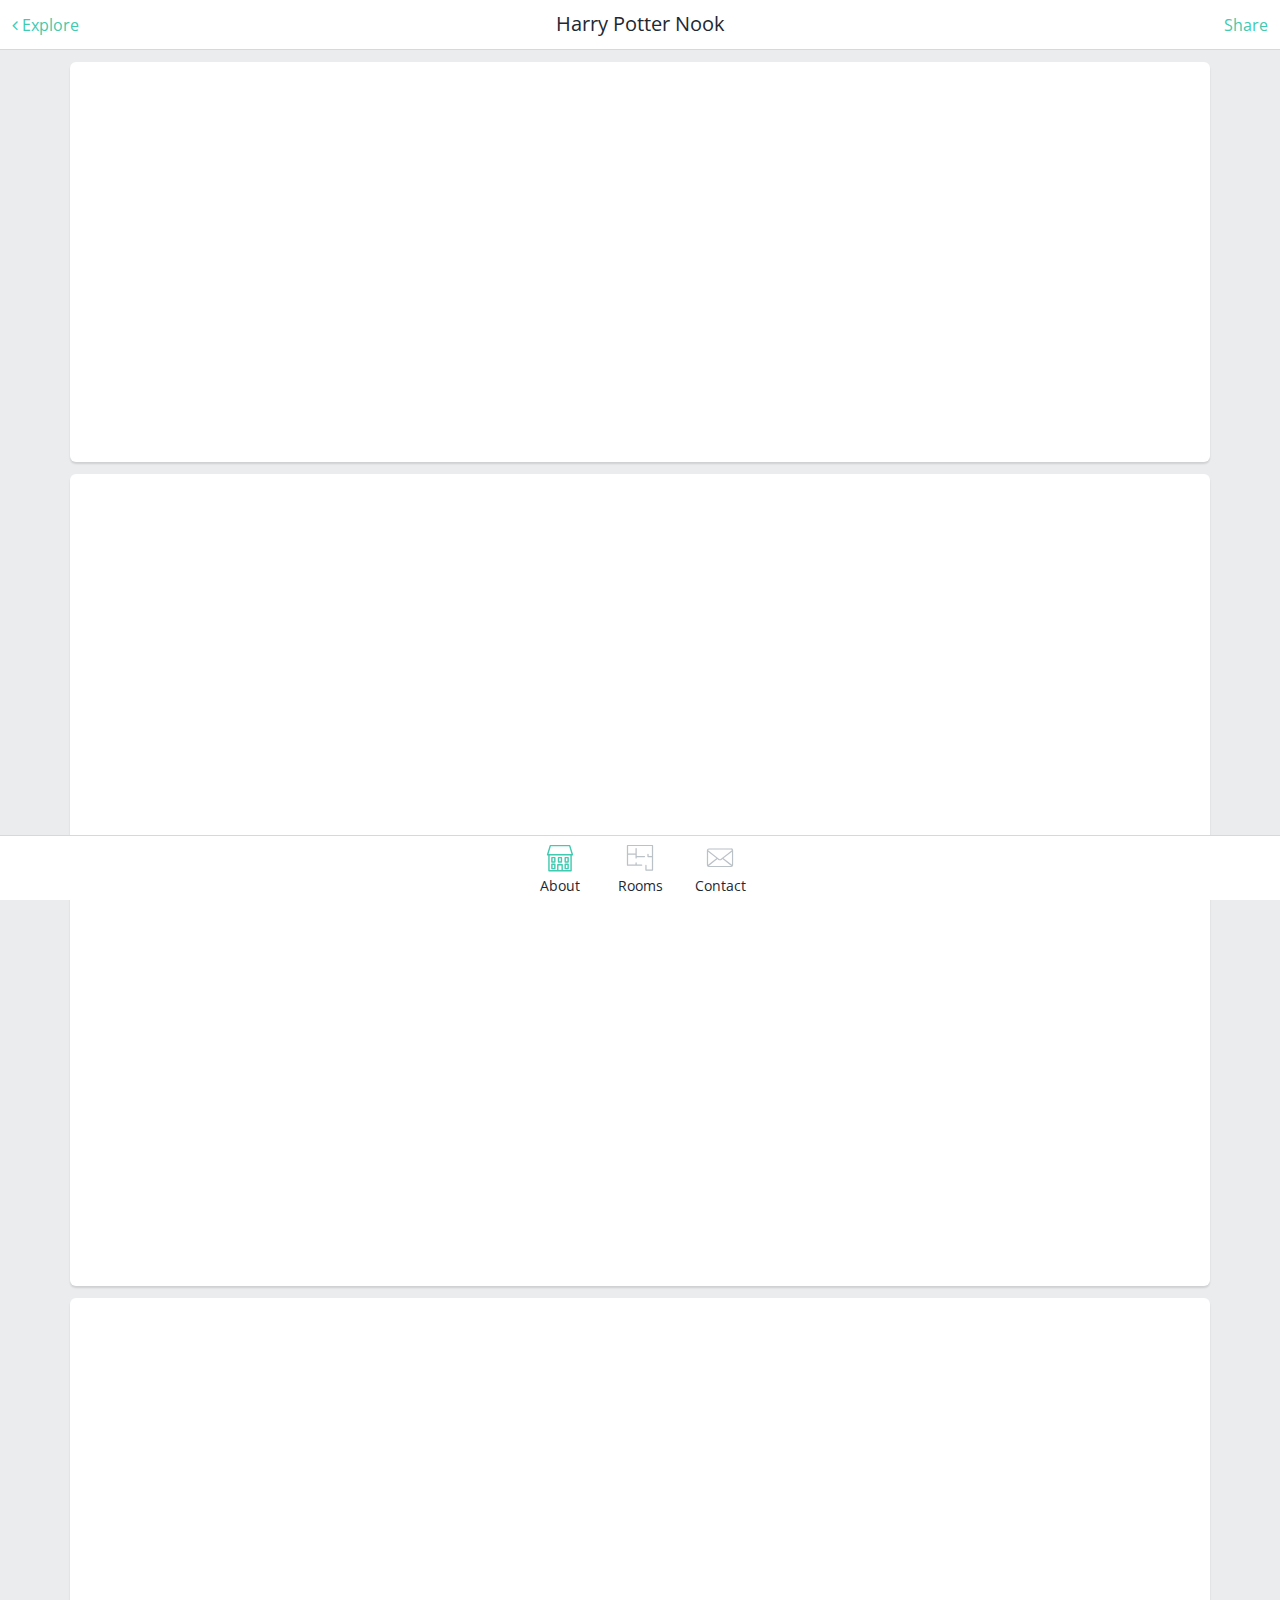
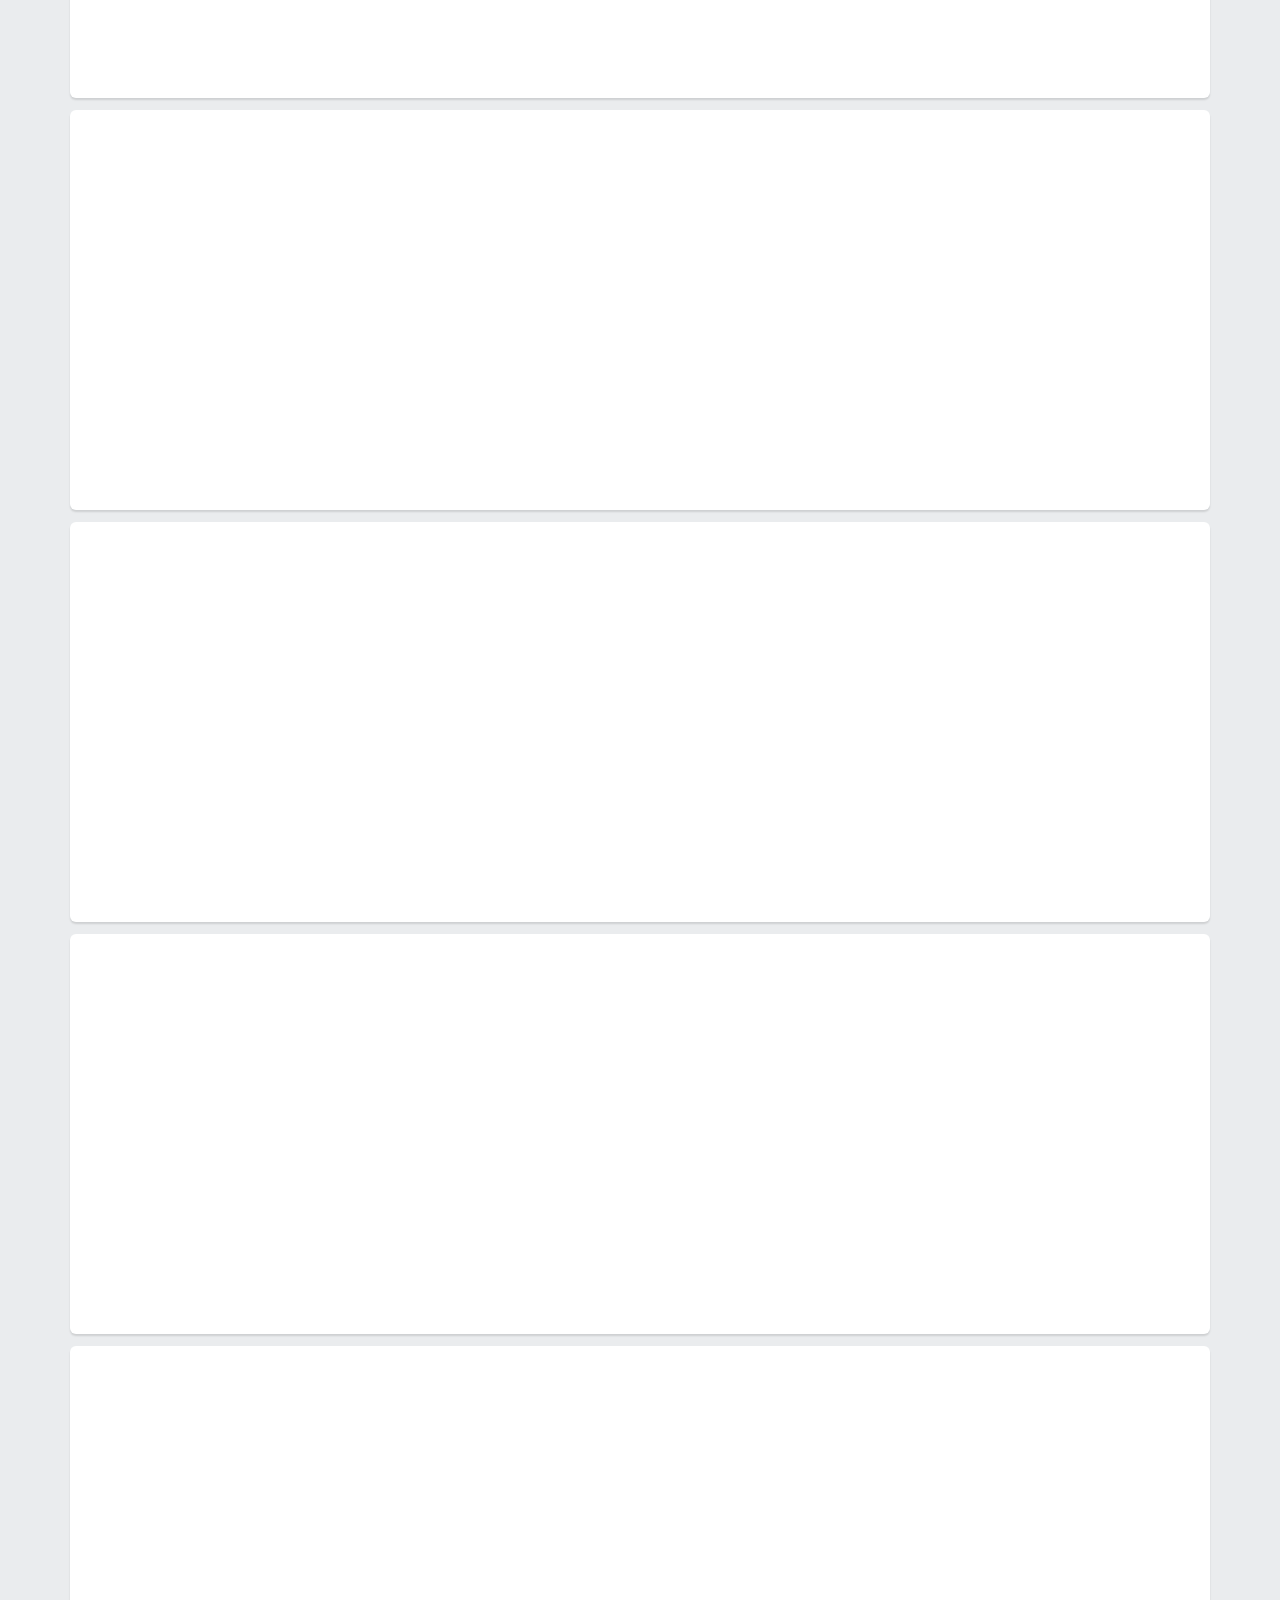
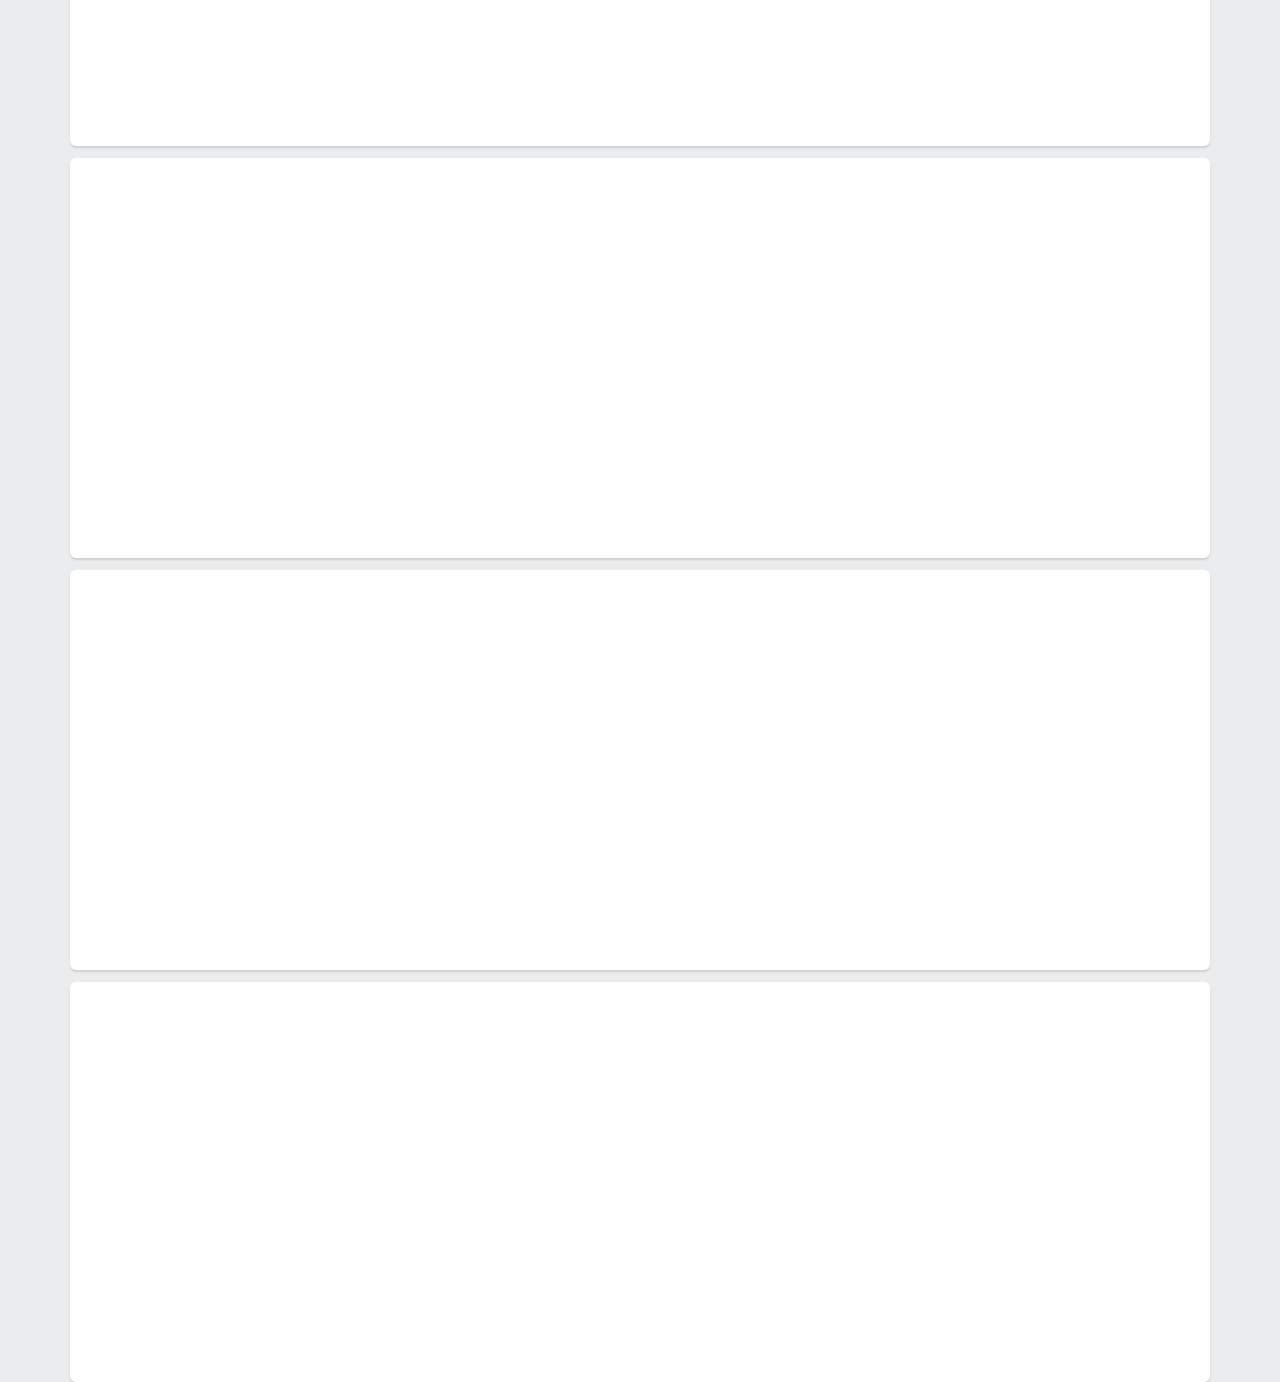
==== index.html @ dd296543 "initial commit" ====
<!DOCTYPE html>
<html lang="en">
<head>
	<meta http-equiv="X-UA-Compatible" content="IE=edge,chrome=1">
	<title>Home | Zadroga Haus</title>
	<meta property="og:site_name" content="Zadroga Haus">
	<meta property="og:title" content="Zadroga Haus">
	<meta property="og:url" content="http://www.zadroga.littlebrook.me">
	<meta property="og:type" content="website">
	<meta property="og:image" content="http://www.zadroga.littlebrook.me/fav.png"/>
	<meta property="og:description" content="Zadroga Haus is an eco friendly rental property managed by Steve Oliver.  Steve has spent several years perfecting the art of eco-renovations.  The Zadroga Haus application teaches people about eco frinedly technologies and decisions made when renovating the property.">  
	<meta itemprop="name" content="Zadroga Haus">
	<meta itemprop="url" content="http://www.zadroga.littlebrook.me">
	<meta itemprop="description" content="Zadroga Haus is an eco friendly rental property managed by Steve Oliver.  Steve has spent several years perfecting the art of eco-renovations.  The Zadroga Haus application teaches people about eco frinedly technologies and decisions made when renovating the property.">
	<meta name="robots" content="index,follow">
	<meta charset="utf-8">
	<meta name="viewport" content="width=device-width, initial-scale=1">
	<link href="stylesheets/main.css" rel="stylesheet">
	<link rel="apple-touch-icon" sizes="57x57" href="img/fav/apple-icon-57x57.png">
	<link rel="apple-touch-icon" sizes="60x60" href="img/fav/apple-icon-60x60.png">
	<link rel="apple-touch-icon" sizes="72x72" href="img/fav/apple-icon-72x72.png">
	<link rel="apple-touch-icon" sizes="76x76" href="img/fav/apple-icon-76x76.png">
	<link rel="apple-touch-icon" sizes="114x114" href="img/fav/apple-icon-114x114.png">
	<link rel="apple-touch-icon" sizes="120x120" href="img/fav/apple-icon-120x120.png">
	<link rel="apple-touch-icon" sizes="144x144" href="img/fav/apple-icon-144x144.png">
	<link rel="apple-touch-icon" sizes="152x152" href="img/fav/apple-icon-152x152.png">
	<link rel="apple-touch-icon" sizes="180x180" href="img/fav/apple-icon-180x180.png">
	<link rel="icon" type="image/png" sizes="192x192"  href="img/fav/android-icon-192x192.png">
	<link rel="icon" type="image/png" sizes="32x32" href="img/fav/favicon-32x32.png">
	<link rel="icon" type="image/png" sizes="96x96" href="img/fav/favicon-96x96.png">
	<link rel="icon" type="image/png" sizes="16x16" href="img/fav/favicon-16x16.png">
	<link rel="manifest" href="/manifest.json">
	<meta name="msapplication-TileColor" content="#ffffff">
	<meta name="msapplication-TileImage" content="img/fav/ms-icon-144x144.png">
	<meta name="theme-color" content="#ffffff">
	<link rel="stylesheet" href="https://maxcdn.bootstrapcdn.com/font-awesome/4.4.0/css/font-awesome.min.css">
</head>

<body>
	<header class="row">
		<div class="header-left">
			<a href="#"><i class="fa fa-angle-left" aria-hidden="true"></i> Explore</a>
		</div>
		<div class="header-center">
			<h2>Harry Potter Nook</h2>
		</div>
		<div class="header-right">
			<a href="#">Share</a>
		</div>
	</header>

	<div class="content">
		<div class="container">
			<div class="card"></div>
			<div class="card"></div>
			<div class="card"></div>
			<div class="card"></div>
			<div class="card"></div>
			<div class="card"></div>
			<div class="card"></div>
			<div class="card"></div>
			<div class="card"></div>
			<div class="card"></div>
			<div class="card"></div>
		</div>
	</div>

	<footer class="row">
		<ul class="text-center nav nav-pills">
		  <li  role="presentation" class="active"><a href="#"><span id="nav-about"></span><label>About</label></a></li>
		  <li  role="presentation"><a href="#"><span id="nav-rooms"></span><label>Rooms</label></a></li>
		  <li  role="presentation"><a href="#"><span id="nav-contact"></span><label>Contact</label></a></li>
		</ul>
	</footer>
	

	

	<!-- Scripts -->
	<script type="text/javascript" src="/js/retina.js"></script>
	<script src="https://ajax.googleapis.com/ajax/libs/jquery/1.11.1/jquery.min.js"></script>
	<script src="https://maxcdn.bootstrapcdn.com/bootstrap/3.3.6/js/bootstrap.min.js" integrity="sha384-0mSbJDEHialfmuBBQP6A4Qrprq5OVfW37PRR3j5ELqxss1yVqOtnepnHVP9aJ7xS" crossorigin="anonymous"></script>
</body>
</html>
---- stylesheets/main.css ----
@charset "UTF-8";
@import url(https://fonts.googleapis.com/css?family=Open+Sans:300,400,600,700);
/*!
 * Bootstrap v3.3.6 (http://getbootstrap.com)
 * Copyright 2011-2015 Twitter, Inc.
 * Licensed under MIT (https://github.com/twbs/bootstrap/blob/master/LICENSE)
 */
/*! normalize.css v3.0.3 | MIT License | github.com/necolas/normalize.css */
/* line 9, ../sass/vendors/bootstrap/bootstrap/_normalize.scss */
html {
  font-family: sans-serif;
  -ms-text-size-adjust: 100%;
  -webkit-text-size-adjust: 100%;
}

/* line 19, ../sass/vendors/bootstrap/bootstrap/_normalize.scss */
body {
  margin: 0;
}

/* line 33, ../sass/vendors/bootstrap/bootstrap/_normalize.scss */
article,
aside,
details,
figcaption,
figure,
footer,
header,
hgroup,
main,
menu,
nav,
section,
summary {
  display: block;
}

/* line 54, ../sass/vendors/bootstrap/bootstrap/_normalize.scss */
audio,
canvas,
progress,
video {
  display: inline-block;
  vertical-align: baseline;
}

/* line 67, ../sass/vendors/bootstrap/bootstrap/_normalize.scss */
audio:not([controls]) {
  display: none;
  height: 0;
}

/* line 77, ../sass/vendors/bootstrap/bootstrap/_normalize.scss */
[hidden],
template {
  display: none;
}

/* line 89, ../sass/vendors/bootstrap/bootstrap/_normalize.scss */
a {
  background-color: transparent;
}

/* line 98, ../sass/vendors/bootstrap/bootstrap/_normalize.scss */
a:active,
a:hover {
  outline: 0;
}

/* line 110, ../sass/vendors/bootstrap/bootstrap/_normalize.scss */
abbr[title] {
  border-bottom: 1px dotted;
}

/* line 118, ../sass/vendors/bootstrap/bootstrap/_normalize.scss */
b,
strong {
  font-weight: bold;
}

/* line 127, ../sass/vendors/bootstrap/bootstrap/_normalize.scss */
dfn {
  font-style: italic;
}

/* line 136, ../sass/vendors/bootstrap/bootstrap/_normalize.scss */
h1 {
  font-size: 2em;
  margin: 0.67em 0;
}

/* line 145, ../sass/vendors/bootstrap/bootstrap/_normalize.scss */
mark {
  background: #ff0;
  color: #000;
}

/* line 154, ../sass/vendors/bootstrap/bootstrap/_normalize.scss */
small {
  font-size: 80%;
}

/* line 162, ../sass/vendors/bootstrap/bootstrap/_normalize.scss */
sub,
sup {
  font-size: 75%;
  line-height: 0;
  position: relative;
  vertical-align: baseline;
}

/* line 170, ../sass/vendors/bootstrap/bootstrap/_normalize.scss */
sup {
  top: -0.5em;
}

/* line 174, ../sass/vendors/bootstrap/bootstrap/_normalize.scss */
sub {
  bottom: -0.25em;
}

/* line 185, ../sass/vendors/bootstrap/bootstrap/_normalize.scss */
img {
  border: 0;
}

/* line 193, ../sass/vendors/bootstrap/bootstrap/_normalize.scss */
svg:not(:root) {
  overflow: hidden;
}

/* line 204, ../sass/vendors/bootstrap/bootstrap/_normalize.scss */
figure {
  margin: 1em 40px;
}

/* line 212, ../sass/vendors/bootstrap/bootstrap/_normalize.scss */
hr {
  box-sizing: content-box;
  height: 0;
}

/* line 221, ../sass/vendors/bootstrap/bootstrap/_normalize.scss */
pre {
  overflow: auto;
}

/* line 229, ../sass/vendors/bootstrap/bootstrap/_normalize.scss */
code,
kbd,
pre,
samp {
  font-family: monospace, monospace;
  font-size: 1em;
}

/* line 252, ../sass/vendors/bootstrap/bootstrap/_normalize.scss */
button,
input,
optgroup,
select,
textarea {
  color: inherit;
  font: inherit;
  margin: 0;
}

/* line 266, ../sass/vendors/bootstrap/bootstrap/_normalize.scss */
button {
  overflow: visible;
}

/* line 277, ../sass/vendors/bootstrap/bootstrap/_normalize.scss */
button,
select {
  text-transform: none;
}

/* line 290, ../sass/vendors/bootstrap/bootstrap/_normalize.scss */
button,
html input[type="button"],
input[type="reset"],
input[type="submit"] {
  -webkit-appearance: button;
  cursor: pointer;
}

/* line 302, ../sass/vendors/bootstrap/bootstrap/_normalize.scss */
button[disabled],
html input[disabled] {
  cursor: default;
}

/* line 311, ../sass/vendors/bootstrap/bootstrap/_normalize.scss */
button::-moz-focus-inner,
input::-moz-focus-inner {
  border: 0;
  padding: 0;
}

/* line 322, ../sass/vendors/bootstrap/bootstrap/_normalize.scss */
input {
  line-height: normal;
}

/* line 334, ../sass/vendors/bootstrap/bootstrap/_normalize.scss */
input[type="checkbox"],
input[type="radio"] {
  box-sizing: border-box;
  padding: 0;
}

/* line 346, ../sass/vendors/bootstrap/bootstrap/_normalize.scss */
input[type="number"]::-webkit-inner-spin-button,
input[type="number"]::-webkit-outer-spin-button {
  height: auto;
}

/* line 356, ../sass/vendors/bootstrap/bootstrap/_normalize.scss */
input[type="search"] {
  -webkit-appearance: textfield;
  box-sizing: content-box;
}

/* line 367, ../sass/vendors/bootstrap/bootstrap/_normalize.scss */
input[type="search"]::-webkit-search-cancel-button,
input[type="search"]::-webkit-search-decoration {
  -webkit-appearance: none;
}

/* line 376, ../sass/vendors/bootstrap/bootstrap/_normalize.scss */
fieldset {
  border: 1px solid #c0c0c0;
  margin: 0 2px;
  padding: 0.35em 0.625em 0.75em;
}

/* line 387, ../sass/vendors/bootstrap/bootstrap/_normalize.scss */
legend {
  border: 0;
  padding: 0;
}

/* line 396, ../sass/vendors/bootstrap/bootstrap/_normalize.scss */
textarea {
  overflow: auto;
}

/* line 405, ../sass/vendors/bootstrap/bootstrap/_normalize.scss */
optgroup {
  font-weight: bold;
}

/* line 416, ../sass/vendors/bootstrap/bootstrap/_normalize.scss */
table {
  border-collapse: collapse;
  border-spacing: 0;
}

/* line 421, ../sass/vendors/bootstrap/bootstrap/_normalize.scss */
td,
th {
  padding: 0;
}

/*! Source: https://github.com/h5bp/html5-boilerplate/blob/master/src/css/main.css */
@media print {
  /* line 9, ../sass/vendors/bootstrap/bootstrap/_print.scss */
  *,
  *:before,
  *:after {
    background: transparent !important;
    color: #000 !important;
    box-shadow: none !important;
    text-shadow: none !important;
  }

  /* line 18, ../sass/vendors/bootstrap/bootstrap/_print.scss */
  a,
  a:visited {
    text-decoration: underline;
  }

  /* line 23, ../sass/vendors/bootstrap/bootstrap/_print.scss */
  a[href]:after {
    content: " (" attr(href) ")";
  }

  /* line 27, ../sass/vendors/bootstrap/bootstrap/_print.scss */
  abbr[title]:after {
    content: " (" attr(title) ")";
  }

  /* line 33, ../sass/vendors/bootstrap/bootstrap/_print.scss */
  a[href^="#"]:after,
  a[href^="javascript:"]:after {
    content: "";
  }

  /* line 38, ../sass/vendors/bootstrap/bootstrap/_print.scss */
  pre,
  blockquote {
    border: 1px solid #999;
    page-break-inside: avoid;
  }

  /* line 44, ../sass/vendors/bootstrap/bootstrap/_print.scss */
  thead {
    display: table-header-group;
  }

  /* line 48, ../sass/vendors/bootstrap/bootstrap/_print.scss */
  tr,
  img {
    page-break-inside: avoid;
  }

  /* line 53, ../sass/vendors/bootstrap/bootstrap/_print.scss */
  img {
    max-width: 100% !important;
  }

  /* line 57, ../sass/vendors/bootstrap/bootstrap/_print.scss */
  p,
  h2,
  h3 {
    orphans: 3;
    widows: 3;
  }

  /* line 64, ../sass/vendors/bootstrap/bootstrap/_print.scss */
  h2,
  h3 {
    page-break-after: avoid;
  }

  /* line 72, ../sass/vendors/bootstrap/bootstrap/_print.scss */
  .navbar {
    display: none;
  }

  /* line 77, ../sass/vendors/bootstrap/bootstrap/_print.scss */
  .btn > .caret,
  .dropup > .btn > .caret {
    border-top-color: #000 !important;
  }

  /* line 81, ../sass/vendors/bootstrap/bootstrap/_print.scss */
  .label {
    border: 1px solid #000;
  }

  /* line 85, ../sass/vendors/bootstrap/bootstrap/_print.scss */
  .table {
    border-collapse: collapse !important;
  }
  /* line 88, ../sass/vendors/bootstrap/bootstrap/_print.scss */
  .table td,
  .table th {
    background-color: #fff !important;
  }

  /* line 94, ../sass/vendors/bootstrap/bootstrap/_print.scss */
  .table-bordered th,
  .table-bordered td {
    border: 1px solid #ddd !important;
  }
}
@font-face {
  font-family: 'Glyphicons Halflings';
  src: url("../fonts/bootstrap/glyphicons-halflings-regular.eot");
  src: url("../fonts/bootstrap/glyphicons-halflings-regular.eot?#iefix") format("embedded-opentype"), url("../fonts/bootstrap/glyphicons-halflings-regular.woff2") format("woff2"), url("../fonts/bootstrap/glyphicons-halflings-regular.woff") format("woff"), url("../fonts/bootstrap/glyphicons-halflings-regular.ttf") format("truetype"), url("../fonts/bootstrap/glyphicons-halflings-regular.svg#glyphicons_halflingsregular") format("svg");
}
/* line 24, ../sass/vendors/bootstrap/bootstrap/_glyphicons.scss */
.glyphicon {
  position: relative;
  top: 1px;
  display: inline-block;
  font-family: 'Glyphicons Halflings';
  font-style: normal;
  font-weight: normal;
  line-height: 1;
  -webkit-font-smoothing: antialiased;
  -moz-osx-font-smoothing: grayscale;
}

/* line 37, ../sass/vendors/bootstrap/bootstrap/_glyphicons.scss */
.glyphicon-asterisk:before {
  content: "\002a";
}

/* line 38, ../sass/vendors/bootstrap/bootstrap/_glyphicons.scss */
.glyphicon-plus:before {
  content: "\002b";
}

/* line 40, ../sass/vendors/bootstrap/bootstrap/_glyphicons.scss */
.glyphicon-euro:before,
.glyphicon-eur:before {
  content: "\20ac";
}

/* line 41, ../sass/vendors/bootstrap/bootstrap/_glyphicons.scss */
.glyphicon-minus:before {
  content: "\2212";
}

/* line 42, ../sass/vendors/bootstrap/bootstrap/_glyphicons.scss */
.glyphicon-cloud:before {
  content: "\2601";
}

/* line 43, ../sass/vendors/bootstrap/bootstrap/_glyphicons.scss */
.glyphicon-envelope:before {
  content: "\2709";
}

/* line 44, ../sass/vendors/bootstrap/bootstrap/_glyphicons.scss */
.glyphicon-pencil:before {
  content: "\270f";
}

/* line 45, ../sass/vendors/bootstrap/bootstrap/_glyphicons.scss */
.glyphicon-glass:before {
  content: "\e001";
}

/* line 46, ../sass/vendors/bootstrap/bootstrap/_glyphicons.scss */
.glyphicon-music:before {
  content: "\e002";
}

/* line 47, ../sass/vendors/bootstrap/bootstrap/_glyphicons.scss */
.glyphicon-search:before {
  content: "\e003";
}

/* line 48, ../sass/vendors/bootstrap/bootstrap/_glyphicons.scss */
.glyphicon-heart:before {
  content: "\e005";
}

/* line 49, ../sass/vendors/bootstrap/bootstrap/_glyphicons.scss */
.glyphicon-star:before {
  content: "\e006";
}

/* line 50, ../sass/vendors/bootstrap/bootstrap/_glyphicons.scss */
.glyphicon-star-empty:before {
  content: "\e007";
}

/* line 51, ../sass/vendors/bootstrap/bootstrap/_glyphicons.scss */
.glyphicon-user:before {
  content: "\e008";
}

/* line 52, ../sass/vendors/bootstrap/bootstrap/_glyphicons.scss */
.glyphicon-film:before {
  content: "\e009";
}

/* line 53, ../sass/vendors/bootstrap/bootstrap/_glyphicons.scss */
.glyphicon-th-large:before {
  content: "\e010";
}

/* line 54, ../sass/vendors/bootstrap/bootstrap/_glyphicons.scss */
.glyphicon-th:before {
  content: "\e011";
}

/* line 55, ../sass/vendors/bootstrap/bootstrap/_glyphicons.scss */
.glyphicon-th-list:before {
  content: "\e012";
}

/* line 56, ../sass/vendors/bootstrap/bootstrap/_glyphicons.scss */
.glyphicon-ok:before {
  content: "\e013";
}

/* line 57, ../sass/vendors/bootstrap/bootstrap/_glyphicons.scss */
.glyphicon-remove:before {
  content: "\e014";
}

/* line 58, ../sass/vendors/bootstrap/bootstrap/_glyphicons.scss */
.glyphicon-zoom-in:before {
  content: "\e015";
}

/* line 59, ../sass/vendors/bootstrap/bootstrap/_glyphicons.scss */
.glyphicon-zoom-out:before {
  content: "\e016";
}

/* line 60, ../sass/vendors/bootstrap/bootstrap/_glyphicons.scss */
.glyphicon-off:before {
  content: "\e017";
}

/* line 61, ../sass/vendors/bootstrap/bootstrap/_glyphicons.scss */
.glyphicon-signal:before {
  content: "\e018";
}

/* line 62, ../sass/vendors/bootstrap/bootstrap/_glyphicons.scss */
.glyphicon-cog:before {
  content: "\e019";
}

/* line 63, ../sass/vendors/bootstrap/bootstrap/_glyphicons.scss */
.glyphicon-trash:before {
  content: "\e020";
}

/* line 64, ../sass/vendors/bootstrap/bootstrap/_glyphicons.scss */
.glyphicon-home:before {
  content: "\e021";
}

/* line 65, ../sass/vendors/bootstrap/bootstrap/_glyphicons.scss */
.glyphicon-file:before {
  content: "\e022";
}

/* line 66, ../sass/vendors/bootstrap/bootstrap/_glyphicons.scss */
.glyphicon-time:before {
  content: "\e023";
}

/* line 67, ../sass/vendors/bootstrap/bootstrap/_glyphicons.scss */
.glyphicon-road:before {
  content: "\e024";
}

/* line 68, ../sass/vendors/bootstrap/bootstrap/_glyphicons.scss */
.glyphicon-download-alt:before {
  content: "\e025";
}

/* line 69, ../sass/vendors/bootstrap/bootstrap/_glyphicons.scss */
.glyphicon-download:before {
  content: "\e026";
}

/* line 70, ../sass/vendors/bootstrap/bootstrap/_glyphicons.scss */
.glyphicon-upload:before {
  content: "\e027";
}

/* line 71, ../sass/vendors/bootstrap/bootstrap/_glyphicons.scss */
.glyphicon-inbox:before {
  content: "\e028";
}

/* line 72, ../sass/vendors/bootstrap/bootstrap/_glyphicons.scss */
.glyphicon-play-circle:before {
  content: "\e029";
}

/* line 73, ../sass/vendors/bootstrap/bootstrap/_glyphicons.scss */
.glyphicon-repeat:before {
  content: "\e030";
}

/* line 74, ../sass/vendors/bootstrap/bootstrap/_glyphicons.scss */
.glyphicon-refresh:before {
  content: "\e031";
}

/* line 75, ../sass/vendors/bootstrap/bootstrap/_glyphicons.scss */
.glyphicon-list-alt:before {
  content: "\e032";
}

/* line 76, ../sass/vendors/bootstrap/bootstrap/_glyphicons.scss */
.glyphicon-lock:before {
  content: "\e033";
}

/* line 77, ../sass/vendors/bootstrap/bootstrap/_glyphicons.scss */
.glyphicon-flag:before {
  content: "\e034";
}

/* line 78, ../sass/vendors/bootstrap/bootstrap/_glyphicons.scss */
.glyphicon-headphones:before {
  content: "\e035";
}

/* line 79, ../sass/vendors/bootstrap/bootstrap/_glyphicons.scss */
.glyphicon-volume-off:before {
  content: "\e036";
}

/* line 80, ../sass/vendors/bootstrap/bootstrap/_glyphicons.scss */
.glyphicon-volume-down:before {
  content: "\e037";
}

/* line 81, ../sass/vendors/bootstrap/bootstrap/_glyphicons.scss */
.glyphicon-volume-up:before {
  content: "\e038";
}

/* line 82, ../sass/vendors/bootstrap/bootstrap/_glyphicons.scss */
.glyphicon-qrcode:before {
  content: "\e039";
}

/* line 83, ../sass/vendors/bootstrap/bootstrap/_glyphicons.scss */
.glyphicon-barcode:before {
  content: "\e040";
}

/* line 84, ../sass/vendors/bootstrap/bootstrap/_glyphicons.scss */
.glyphicon-tag:before {
  content: "\e041";
}

/* line 85, ../sass/vendors/bootstrap/bootstrap/_glyphicons.scss */
.glyphicon-tags:before {
  content: "\e042";
}

/* line 86, ../sass/vendors/bootstrap/bootstrap/_glyphicons.scss */
.glyphicon-book:before {
  content: "\e043";
}

/* line 87, ../sass/vendors/bootstrap/bootstrap/_glyphicons.scss */
.glyphicon-bookmark:before {
  content: "\e044";
}

/* line 88, ../sass/vendors/bootstrap/bootstrap/_glyphicons.scss */
.glyphicon-print:before {
  content: "\e045";
}

/* line 89, ../sass/vendors/bootstrap/bootstrap/_glyphicons.scss */
.glyphicon-camera:before {
  content: "\e046";
}

/* line 90, ../sass/vendors/bootstrap/bootstrap/_glyphicons.scss */
.glyphicon-font:before {
  content: "\e047";
}

/* line 91, ../sass/vendors/bootstrap/bootstrap/_glyphicons.scss */
.glyphicon-bold:before {
  content: "\e048";
}

/* line 92, ../sass/vendors/bootstrap/bootstrap/_glyphicons.scss */
.glyphicon-italic:before {
  content: "\e049";
}

/* line 93, ../sass/vendors/bootstrap/bootstrap/_glyphicons.scss */
.glyphicon-text-height:before {
  content: "\e050";
}

/* line 94, ../sass/vendors/bootstrap/bootstrap/_glyphicons.scss */
.glyphicon-text-width:before {
  content: "\e051";
}

/* line 95, ../sass/vendors/bootstrap/bootstrap/_glyphicons.scss */
.glyphicon-align-left:before {
  content: "\e052";
}

/* line 96, ../sass/vendors/bootstrap/bootstrap/_glyphicons.scss */
.glyphicon-align-center:before {
  content: "\e053";
}

/* line 97, ../sass/vendors/bootstrap/bootstrap/_glyphicons.scss */
.glyphicon-align-right:before {
  content: "\e054";
}

/* line 98, ../sass/vendors/bootstrap/bootstrap/_glyphicons.scss */
.glyphicon-align-justify:before {
  content: "\e055";
}

/* line 99, ../sass/vendors/bootstrap/bootstrap/_glyphicons.scss */
.glyphicon-list:before {
  content: "\e056";
}

/* line 100, ../sass/vendors/bootstrap/bootstrap/_glyphicons.scss */
.glyphicon-indent-left:before {
  content: "\e057";
}

/* line 101, ../sass/vendors/bootstrap/bootstrap/_glyphicons.scss */
.glyphicon-indent-right:before {
  content: "\e058";
}

/* line 102, ../sass/vendors/bootstrap/bootstrap/_glyphicons.scss */
.glyphicon-facetime-video:before {
  content: "\e059";
}

/* line 103, ../sass/vendors/bootstrap/bootstrap/_glyphicons.scss */
.glyphicon-picture:before {
  content: "\e060";
}

/* line 104, ../sass/vendors/bootstrap/bootstrap/_glyphicons.scss */
.glyphicon-map-marker:before {
  content: "\e062";
}

/* line 105, ../sass/vendors/bootstrap/bootstrap/_glyphicons.scss */
.glyphicon-adjust:before {
  content: "\e063";
}

/* line 106, ../sass/vendors/bootstrap/bootstrap/_glyphicons.scss */
.glyphicon-tint:before {
  content: "\e064";
}

/* line 107, ../sass/vendors/bootstrap/bootstrap/_glyphicons.scss */
.glyphicon-edit:before {
  content: "\e065";
}

/* line 108, ../sass/vendors/bootstrap/bootstrap/_glyphicons.scss */
.glyphicon-share:before {
  content: "\e066";
}

/* line 109, ../sass/vendors/bootstrap/bootstrap/_glyphicons.scss */
.glyphicon-check:before {
  content: "\e067";
}

/* line 110, ../sass/vendors/bootstrap/bootstrap/_glyphicons.scss */
.glyphicon-move:before {
  content: "\e068";
}

/* line 111, ../sass/vendors/bootstrap/bootstrap/_glyphicons.scss */
.glyphicon-step-backward:before {
  content: "\e069";
}

/* line 112, ../sass/vendors/bootstrap/bootstrap/_glyphicons.scss */
.glyphicon-fast-backward:before {
  content: "\e070";
}

/* line 113, ../sass/vendors/bootstrap/bootstrap/_glyphicons.scss */
.glyphicon-backward:before {
  content: "\e071";
}

/* line 114, ../sass/vendors/bootstrap/bootstrap/_glyphicons.scss */
.glyphicon-play:before {
  content: "\e072";
}

/* line 115, ../sass/vendors/bootstrap/bootstrap/_glyphicons.scss */
.glyphicon-pause:before {
  content: "\e073";
}

/* line 116, ../sass/vendors/bootstrap/bootstrap/_glyphicons.scss */
.glyphicon-stop:before {
  content: "\e074";
}

/* line 117, ../sass/vendors/bootstrap/bootstrap/_glyphicons.scss */
.glyphicon-forward:before {
  content: "\e075";
}

/* line 118, ../sass/vendors/bootstrap/bootstrap/_glyphicons.scss */
.glyphicon-fast-forward:before {
  content: "\e076";
}

/* line 119, ../sass/vendors/bootstrap/bootstrap/_glyphicons.scss */
.glyphicon-step-forward:before {
  content: "\e077";
}

/* line 120, ../sass/vendors/bootstrap/bootstrap/_glyphicons.scss */
.glyphicon-eject:before {
  content: "\e078";
}

/* line 121, ../sass/vendors/bootstrap/bootstrap/_glyphicons.scss */
.glyphicon-chevron-left:before {
  content: "\e079";
}

/* line 122, ../sass/vendors/bootstrap/bootstrap/_glyphicons.scss */
.glyphicon-chevron-right:before {
  content: "\e080";
}

/* line 123, ../sass/vendors/bootstrap/bootstrap/_glyphicons.scss */
.glyphicon-plus-sign:before {
  content: "\e081";
}

/* line 124, ../sass/vendors/bootstrap/bootstrap/_glyphicons.scss */
.glyphicon-minus-sign:before {
  content: "\e082";
}

/* line 125, ../sass/vendors/bootstrap/bootstrap/_glyphicons.scss */
.glyphicon-remove-sign:before {
  content: "\e083";
}

/* line 126, ../sass/vendors/bootstrap/bootstrap/_glyphicons.scss */
.glyphicon-ok-sign:before {
  content: "\e084";
}

/* line 127, ../sass/vendors/bootstrap/bootstrap/_glyphicons.scss */
.glyphicon-question-sign:before {
  content: "\e085";
}

/* line 128, ../sass/vendors/bootstrap/bootstrap/_glyphicons.scss */
.glyphicon-info-sign:before {
  content: "\e086";
}

/* line 129, ../sass/vendors/bootstrap/bootstrap/_glyphicons.scss */
.glyphicon-screenshot:before {
  content: "\e087";
}

/* line 130, ../sass/vendors/bootstrap/bootstrap/_glyphicons.scss */
.glyphicon-remove-circle:before {
  content: "\e088";
}

/* line 131, ../sass/vendors/bootstrap/bootstrap/_glyphicons.scss */
.glyphicon-ok-circle:before {
  content: "\e089";
}

/* line 132, ../sass/vendors/bootstrap/bootstrap/_glyphicons.scss */
.glyphicon-ban-circle:before {
  content: "\e090";
}

/* line 133, ../sass/vendors/bootstrap/bootstrap/_glyphicons.scss */
.glyphicon-arrow-left:before {
  content: "\e091";
}

/* line 134, ../sass/vendors/bootstrap/bootstrap/_glyphicons.scss */
.glyphicon-arrow-right:before {
  content: "\e092";
}

/* line 135, ../sass/vendors/bootstrap/bootstrap/_glyphicons.scss */
.glyphicon-arrow-up:before {
  content: "\e093";
}

/* line 136, ../sass/vendors/bootstrap/bootstrap/_glyphicons.scss */
.glyphicon-arrow-down:before {
  content: "\e094";
}

/* line 137, ../sass/vendors/bootstrap/bootstrap/_glyphicons.scss */
.glyphicon-share-alt:before {
  content: "\e095";
}

/* line 138, ../sass/vendors/bootstrap/bootstrap/_glyphicons.scss */
.glyphicon-resize-full:before {
  content: "\e096";
}

/* line 139, ../sass/vendors/bootstrap/bootstrap/_glyphicons.scss */
.glyphicon-resize-small:before {
  content: "\e097";
}

/* line 140, ../sass/vendors/bootstrap/bootstrap/_glyphicons.scss */
.glyphicon-exclamation-sign:before {
  content: "\e101";
}

/* line 141, ../sass/vendors/bootstrap/bootstrap/_glyphicons.scss */
.glyphicon-gift:before {
  content: "\e102";
}

/* line 142, ../sass/vendors/bootstrap/bootstrap/_glyphicons.scss */
.glyphicon-leaf:before {
  content: "\e103";
}

/* line 143, ../sass/vendors/bootstrap/bootstrap/_glyphicons.scss */
.glyphicon-fire:before {
  content: "\e104";
}

/* line 144, ../sass/vendors/bootstrap/bootstrap/_glyphicons.scss */
.glyphicon-eye-open:before {
  content: "\e105";
}

/* line 145, ../sass/vendors/bootstrap/bootstrap/_glyphicons.scss */
.glyphicon-eye-close:before {
  content: "\e106";
}

/* line 146, ../sass/vendors/bootstrap/bootstrap/_glyphicons.scss */
.glyphicon-warning-sign:before {
  content: "\e107";
}

/* line 147, ../sass/vendors/bootstrap/bootstrap/_glyphicons.scss */
.glyphicon-plane:before {
  content: "\e108";
}

/* line 148, ../sass/vendors/bootstrap/bootstrap/_glyphicons.scss */
.glyphicon-calendar:before {
  content: "\e109";
}

/* line 149, ../sass/vendors/bootstrap/bootstrap/_glyphicons.scss */
.glyphicon-random:before {
  content: "\e110";
}

/* line 150, ../sass/vendors/bootstrap/bootstrap/_glyphicons.scss */
.glyphicon-comment:before {
  content: "\e111";
}

/* line 151, ../sass/vendors/bootstrap/bootstrap/_glyphicons.scss */
.glyphicon-magnet:before {
  content: "\e112";
}

/* line 152, ../sass/vendors/bootstrap/bootstrap/_glyphicons.scss */
.glyphicon-chevron-up:before {
  content: "\e113";
}

/* line 153, ../sass/vendors/bootstrap/bootstrap/_glyphicons.scss */
.glyphicon-chevron-down:before {
  content: "\e114";
}

/* line 154, ../sass/vendors/bootstrap/bootstrap/_glyphicons.scss */
.glyphicon-retweet:before {
  content: "\e115";
}

/* line 155, ../sass/vendors/bootstrap/bootstrap/_glyphicons.scss */
.glyphicon-shopping-cart:before {
  content: "\e116";
}

/* line 156, ../sass/vendors/bootstrap/bootstrap/_glyphicons.scss */
.glyphicon-folder-close:before {
  content: "\e117";
}

/* line 157, ../sass/vendors/bootstrap/bootstrap/_glyphicons.scss */
.glyphicon-folder-open:before {
  content: "\e118";
}

/* line 158, ../sass/vendors/bootstrap/bootstrap/_glyphicons.scss */
.glyphicon-resize-vertical:before {
  content: "\e119";
}

/* line 159, ../sass/vendors/bootstrap/bootstrap/_glyphicons.scss */
.glyphicon-resize-horizontal:before {
  content: "\e120";
}

/* line 160, ../sass/vendors/bootstrap/bootstrap/_glyphicons.scss */
.glyphicon-hdd:before {
  content: "\e121";
}

/* line 161, ../sass/vendors/bootstrap/bootstrap/_glyphicons.scss */
.glyphicon-bullhorn:before {
  content: "\e122";
}

/* line 162, ../sass/vendors/bootstrap/bootstrap/_glyphicons.scss */
.glyphicon-bell:before {
  content: "\e123";
}

/* line 163, ../sass/vendors/bootstrap/bootstrap/_glyphicons.scss */
.glyphicon-certificate:before {
  content: "\e124";
}

/* line 164, ../sass/vendors/bootstrap/bootstrap/_glyphicons.scss */
.glyphicon-thumbs-up:before {
  content: "\e125";
}

/* line 165, ../sass/vendors/bootstrap/bootstrap/_glyphicons.scss */
.glyphicon-thumbs-down:before {
  content: "\e126";
}

/* line 166, ../sass/vendors/bootstrap/bootstrap/_glyphicons.scss */
.glyphicon-hand-right:before {
  content: "\e127";
}

/* line 167, ../sass/vendors/bootstrap/bootstrap/_glyphicons.scss */
.glyphicon-hand-left:before {
  content: "\e128";
}

/* line 168, ../sass/vendors/bootstrap/bootstrap/_glyphicons.scss */
.glyphicon-hand-up:before {
  content: "\e129";
}

/* line 169, ../sass/vendors/bootstrap/bootstrap/_glyphicons.scss */
.glyphicon-hand-down:before {
  content: "\e130";
}

/* line 170, ../sass/vendors/bootstrap/bootstrap/_glyphicons.scss */
.glyphicon-circle-arrow-right:before {
  content: "\e131";
}

/* line 171, ../sass/vendors/bootstrap/bootstrap/_glyphicons.scss */
.glyphicon-circle-arrow-left:before {
  content: "\e132";
}

/* line 172, ../sass/vendors/bootstrap/bootstrap/_glyphicons.scss */
.glyphicon-circle-arrow-up:before {
  content: "\e133";
}

/* line 173, ../sass/vendors/bootstrap/bootstrap/_glyphicons.scss */
.glyphicon-circle-arrow-down:before {
  content: "\e134";
}

/* line 174, ../sass/vendors/bootstrap/bootstrap/_glyphicons.scss */
.glyphicon-globe:before {
  content: "\e135";
}

/* line 175, ../sass/vendors/bootstrap/bootstrap/_glyphicons.scss */
.glyphicon-wrench:before {
  content: "\e136";
}

/* line 176, ../sass/vendors/bootstrap/bootstrap/_glyphicons.scss */
.glyphicon-tasks:before {
  content: "\e137";
}

/* line 177, ../sass/vendors/bootstrap/bootstrap/_glyphicons.scss */
.glyphicon-filter:before {
  content: "\e138";
}

/* line 178, ../sass/vendors/bootstrap/bootstrap/_glyphicons.scss */
.glyphicon-briefcase:before {
  content: "\e139";
}

/* line 179, ../sass/vendors/bootstrap/bootstrap/_glyphicons.scss */
.glyphicon-fullscreen:before {
  content: "\e140";
}

/* line 180, ../sass/vendors/bootstrap/bootstrap/_glyphicons.scss */
.glyphicon-dashboard:before {
  content: "\e141";
}

/* line 181, ../sass/vendors/bootstrap/bootstrap/_glyphicons.scss */
.glyphicon-paperclip:before {
  content: "\e142";
}

/* line 182, ../sass/vendors/bootstrap/bootstrap/_glyphicons.scss */
.glyphicon-heart-empty:before {
  content: "\e143";
}

/* line 183, ../sass/vendors/bootstrap/bootstrap/_glyphicons.scss */
.glyphicon-link:before {
  content: "\e144";
}

/* line 184, ../sass/vendors/bootstrap/bootstrap/_glyphicons.scss */
.glyphicon-phone:before {
  content: "\e145";
}

/* line 185, ../sass/vendors/bootstrap/bootstrap/_glyphicons.scss */
.glyphicon-pushpin:before {
  content: "\e146";
}

/* line 186, ../sass/vendors/bootstrap/bootstrap/_glyphicons.scss */
.glyphicon-usd:before {
  content: "\e148";
}

/* line 187, ../sass/vendors/bootstrap/bootstrap/_glyphicons.scss */
.glyphicon-gbp:before {
  content: "\e149";
}

/* line 188, ../sass/vendors/bootstrap/bootstrap/_glyphicons.scss */
.glyphicon-sort:before {
  content: "\e150";
}

/* line 189, ../sass/vendors/bootstrap/bootstrap/_glyphicons.scss */
.glyphicon-sort-by-alphabet:before {
  content: "\e151";
}

/* line 190, ../sass/vendors/bootstrap/bootstrap/_glyphicons.scss */
.glyphicon-sort-by-alphabet-alt:before {
  content: "\e152";
}

/* line 191, ../sass/vendors/bootstrap/bootstrap/_glyphicons.scss */
.glyphicon-sort-by-order:before {
  content: "\e153";
}

/* line 192, ../sass/vendors/bootstrap/bootstrap/_glyphicons.scss */
.glyphicon-sort-by-order-alt:before {
  content: "\e154";
}

/* line 193, ../sass/vendors/bootstrap/bootstrap/_glyphicons.scss */
.glyphicon-sort-by-attributes:before {
  content: "\e155";
}

/* line 194, ../sass/vendors/bootstrap/bootstrap/_glyphicons.scss */
.glyphicon-sort-by-attributes-alt:before {
  content: "\e156";
}

/* line 195, ../sass/vendors/bootstrap/bootstrap/_glyphicons.scss */
.glyphicon-unchecked:before {
  content: "\e157";
}

/* line 196, ../sass/vendors/bootstrap/bootstrap/_glyphicons.scss */
.glyphicon-expand:before {
  content: "\e158";
}

/* line 197, ../sass/vendors/bootstrap/bootstrap/_glyphicons.scss */
.glyphicon-collapse-down:before {
  content: "\e159";
}

/* line 198, ../sass/vendors/bootstrap/bootstrap/_glyphicons.scss */
.glyphicon-collapse-up:before {
  content: "\e160";
}

/* line 199, ../sass/vendors/bootstrap/bootstrap/_glyphicons.scss */
.glyphicon-log-in:before {
  content: "\e161";
}

/* line 200, ../sass/vendors/bootstrap/bootstrap/_glyphicons.scss */
.glyphicon-flash:before {
  content: "\e162";
}

/* line 201, ../sass/vendors/bootstrap/bootstrap/_glyphicons.scss */
.glyphicon-log-out:before {
  content: "\e163";
}

/* line 202, ../sass/vendors/bootstrap/bootstrap/_glyphicons.scss */
.glyphicon-new-window:before {
  content: "\e164";
}

/* line 203, ../sass/vendors/bootstrap/bootstrap/_glyphicons.scss */
.glyphicon-record:before {
  content: "\e165";
}

/* line 204, ../sass/vendors/bootstrap/bootstrap/_glyphicons.scss */
.glyphicon-save:before {
  content: "\e166";
}

/* line 205, ../sass/vendors/bootstrap/bootstrap/_glyphicons.scss */
.glyphicon-open:before {
  content: "\e167";
}

/* line 206, ../sass/vendors/bootstrap/bootstrap/_glyphicons.scss */
.glyphicon-saved:before {
  content: "\e168";
}

/* line 207, ../sass/vendors/bootstrap/bootstrap/_glyphicons.scss */
.glyphicon-import:before {
  content: "\e169";
}

/* line 208, ../sass/vendors/bootstrap/bootstrap/_glyphicons.scss */
.glyphicon-export:before {
  content: "\e170";
}

/* line 209, ../sass/vendors/bootstrap/bootstrap/_glyphicons.scss */
.glyphicon-send:before {
  content: "\e171";
}

/* line 210, ../sass/vendors/bootstrap/bootstrap/_glyphicons.scss */
.glyphicon-floppy-disk:before {
  content: "\e172";
}

/* line 211, ../sass/vendors/bootstrap/bootstrap/_glyphicons.scss */
.glyphicon-floppy-saved:before {
  content: "\e173";
}

/* line 212, ../sass/vendors/bootstrap/bootstrap/_glyphicons.scss */
.glyphicon-floppy-remove:before {
  content: "\e174";
}

/* line 213, ../sass/vendors/bootstrap/bootstrap/_glyphicons.scss */
.glyphicon-floppy-save:before {
  content: "\e175";
}

/* line 214, ../sass/vendors/bootstrap/bootstrap/_glyphicons.scss */
.glyphicon-floppy-open:before {
  content: "\e176";
}

/* line 215, ../sass/vendors/bootstrap/bootstrap/_glyphicons.scss */
.glyphicon-credit-card:before {
  content: "\e177";
}

/* line 216, ../sass/vendors/bootstrap/bootstrap/_glyphicons.scss */
.glyphicon-transfer:before {
  content: "\e178";
}

/* line 217, ../sass/vendors/bootstrap/bootstrap/_glyphicons.scss */
.glyphicon-cutlery:before {
  content: "\e179";
}

/* line 218, ../sass/vendors/bootstrap/bootstrap/_glyphicons.scss */
.glyphicon-header:before {
  content: "\e180";
}

/* line 219, ../sass/vendors/bootstrap/bootstrap/_glyphicons.scss */
.glyphicon-compressed:before {
  content: "\e181";
}

/* line 220, ../sass/vendors/bootstrap/bootstrap/_glyphicons.scss */
.glyphicon-earphone:before {
  content: "\e182";
}

/* line 221, ../sass/vendors/bootstrap/bootstrap/_glyphicons.scss */
.glyphicon-phone-alt:before {
  content: "\e183";
}

/* line 222, ../sass/vendors/bootstrap/bootstrap/_glyphicons.scss */
.glyphicon-tower:before {
  content: "\e184";
}

/* line 223, ../sass/vendors/bootstrap/bootstrap/_glyphicons.scss */
.glyphicon-stats:before {
  content: "\e185";
}

/* line 224, ../sass/vendors/bootstrap/bootstrap/_glyphicons.scss */
.glyphicon-sd-video:before {
  content: "\e186";
}

/* line 225, ../sass/vendors/bootstrap/bootstrap/_glyphicons.scss */
.glyphicon-hd-video:before {
  content: "\e187";
}

/* line 226, ../sass/vendors/bootstrap/bootstrap/_glyphicons.scss */
.glyphicon-subtitles:before {
  content: "\e188";
}

/* line 227, ../sass/vendors/bootstrap/bootstrap/_glyphicons.scss */
.glyphicon-sound-stereo:before {
  content: "\e189";
}

/* line 228, ../sass/vendors/bootstrap/bootstrap/_glyphicons.scss */
.glyphicon-sound-dolby:before {
  content: "\e190";
}

/* line 229, ../sass/vendors/bootstrap/bootstrap/_glyphicons.scss */
.glyphicon-sound-5-1:before {
  content: "\e191";
}

/* line 230, ../sass/vendors/bootstrap/bootstrap/_glyphicons.scss */
.glyphicon-sound-6-1:before {
  content: "\e192";
}

/* line 231, ../sass/vendors/bootstrap/bootstrap/_glyphicons.scss */
.glyphicon-sound-7-1:before {
  content: "\e193";
}

/* line 232, ../sass/vendors/bootstrap/bootstrap/_glyphicons.scss */
.glyphicon-copyright-mark:before {
  content: "\e194";
}

/* line 233, ../sass/vendors/bootstrap/bootstrap/_glyphicons.scss */
.glyphicon-registration-mark:before {
  content: "\e195";
}

/* line 234, ../sass/vendors/bootstrap/bootstrap/_glyphicons.scss */
.glyphicon-cloud-download:before {
  content: "\e197";
}

/* line 235, ../sass/vendors/bootstrap/bootstrap/_glyphicons.scss */
.glyphicon-cloud-upload:before {
  content: "\e198";
}

/* line 236, ../sass/vendors/bootstrap/bootstrap/_glyphicons.scss */
.glyphicon-tree-conifer:before {
  content: "\e199";
}

/* line 237, ../sass/vendors/bootstrap/bootstrap/_glyphicons.scss */
.glyphicon-tree-deciduous:before {
  content: "\e200";
}

/* line 238, ../sass/vendors/bootstrap/bootstrap/_glyphicons.scss */
.glyphicon-cd:before {
  content: "\e201";
}

/* line 239, ../sass/vendors/bootstrap/bootstrap/_glyphicons.scss */
.glyphicon-save-file:before {
  content: "\e202";
}

/* line 240, ../sass/vendors/bootstrap/bootstrap/_glyphicons.scss */
.glyphicon-open-file:before {
  content: "\e203";
}

/* line 241, ../sass/vendors/bootstrap/bootstrap/_glyphicons.scss */
.glyphicon-level-up:before {
  content: "\e204";
}

/* line 242, ../sass/vendors/bootstrap/bootstrap/_glyphicons.scss */
.glyphicon-copy:before {
  content: "\e205";
}

/* line 243, ../sass/vendors/bootstrap/bootstrap/_glyphicons.scss */
.glyphicon-paste:before {
  content: "\e206";
}

/* line 252, ../sass/vendors/bootstrap/bootstrap/_glyphicons.scss */
.glyphicon-alert:before {
  content: "\e209";
}

/* line 253, ../sass/vendors/bootstrap/bootstrap/_glyphicons.scss */
.glyphicon-equalizer:before {
  content: "\e210";
}

/* line 254, ../sass/vendors/bootstrap/bootstrap/_glyphicons.scss */
.glyphicon-king:before {
  content: "\e211";
}

/* line 255, ../sass/vendors/bootstrap/bootstrap/_glyphicons.scss */
.glyphicon-queen:before {
  content: "\e212";
}

/* line 256, ../sass/vendors/bootstrap/bootstrap/_glyphicons.scss */
.glyphicon-pawn:before {
  content: "\e213";
}

/* line 257, ../sass/vendors/bootstrap/bootstrap/_glyphicons.scss */
.glyphicon-bishop:before {
  content: "\e214";
}

/* line 258, ../sass/vendors/bootstrap/bootstrap/_glyphicons.scss */
.glyphicon-knight:before {
  content: "\e215";
}

/* line 259, ../sass/vendors/bootstrap/bootstrap/_glyphicons.scss */
.glyphicon-baby-formula:before {
  content: "\e216";
}

/* line 260, ../sass/vendors/bootstrap/bootstrap/_glyphicons.scss */
.glyphicon-tent:before {
  content: "\26fa";
}

/* line 261, ../sass/vendors/bootstrap/bootstrap/_glyphicons.scss */
.glyphicon-blackboard:before {
  content: "\e218";
}

/* line 262, ../sass/vendors/bootstrap/bootstrap/_glyphicons.scss */
.glyphicon-bed:before {
  content: "\e219";
}

/* line 263, ../sass/vendors/bootstrap/bootstrap/_glyphicons.scss */
.glyphicon-apple:before {
  content: "\f8ff";
}

/* line 264, ../sass/vendors/bootstrap/bootstrap/_glyphicons.scss */
.glyphicon-erase:before {
  content: "\e221";
}

/* line 265, ../sass/vendors/bootstrap/bootstrap/_glyphicons.scss */
.glyphicon-hourglass:before {
  content: "\231b";
}

/* line 266, ../sass/vendors/bootstrap/bootstrap/_glyphicons.scss */
.glyphicon-lamp:before {
  content: "\e223";
}

/* line 267, ../sass/vendors/bootstrap/bootstrap/_glyphicons.scss */
.glyphicon-duplicate:before {
  content: "\e224";
}

/* line 268, ../sass/vendors/bootstrap/bootstrap/_glyphicons.scss */
.glyphicon-piggy-bank:before {
  content: "\e225";
}

/* line 269, ../sass/vendors/bootstrap/bootstrap/_glyphicons.scss */
.glyphicon-scissors:before {
  content: "\e226";
}

/* line 270, ../sass/vendors/bootstrap/bootstrap/_glyphicons.scss */
.glyphicon-bitcoin:before {
  content: "\e227";
}

/* line 271, ../sass/vendors/bootstrap/bootstrap/_glyphicons.scss */
.glyphicon-btc:before {
  content: "\e227";
}

/* line 272, ../sass/vendors/bootstrap/bootstrap/_glyphicons.scss */
.glyphicon-xbt:before {
  content: "\e227";
}

/* line 273, ../sass/vendors/bootstrap/bootstrap/_glyphicons.scss */
.glyphicon-yen:before {
  content: "\00a5";
}

/* line 274, ../sass/vendors/bootstrap/bootstrap/_glyphicons.scss */
.glyphicon-jpy:before {
  content: "\00a5";
}

/* line 275, ../sass/vendors/bootstrap/bootstrap/_glyphicons.scss */
.glyphicon-ruble:before {
  content: "\20bd";
}

/* line 276, ../sass/vendors/bootstrap/bootstrap/_glyphicons.scss */
.glyphicon-rub:before {
  content: "\20bd";
}

/* line 277, ../sass/vendors/bootstrap/bootstrap/_glyphicons.scss */
.glyphicon-scale:before {
  content: "\e230";
}

/* line 278, ../sass/vendors/bootstrap/bootstrap/_glyphicons.scss */
.glyphicon-ice-lolly:before {
  content: "\e231";
}

/* line 279, ../sass/vendors/bootstrap/bootstrap/_glyphicons.scss */
.glyphicon-ice-lolly-tasted:before {
  content: "\e232";
}

/* line 280, ../sass/vendors/bootstrap/bootstrap/_glyphicons.scss */
.glyphicon-education:before {
  content: "\e233";
}

/* line 281, ../sass/vendors/bootstrap/bootstrap/_glyphicons.scss */
.glyphicon-option-horizontal:before {
  content: "\e234";
}

/* line 282, ../sass/vendors/bootstrap/bootstrap/_glyphicons.scss */
.glyphicon-option-vertical:before {
  content: "\e235";
}

/* line 283, ../sass/vendors/bootstrap/bootstrap/_glyphicons.scss */
.glyphicon-menu-hamburger:before {
  content: "\e236";
}

/* line 284, ../sass/vendors/bootstrap/bootstrap/_glyphicons.scss */
.glyphicon-modal-window:before {
  content: "\e237";
}

/* line 285, ../sass/vendors/bootstrap/bootstrap/_glyphicons.scss */
.glyphicon-oil:before {
  content: "\e238";
}

/* line 286, ../sass/vendors/bootstrap/bootstrap/_glyphicons.scss */
.glyphicon-grain:before {
  content: "\e239";
}

/* line 287, ../sass/vendors/bootstrap/bootstrap/_glyphicons.scss */
.glyphicon-sunglasses:before {
  content: "\e240";
}

/* line 288, ../sass/vendors/bootstrap/bootstrap/_glyphicons.scss */
.glyphicon-text-size:before {
  content: "\e241";
}

/* line 289, ../sass/vendors/bootstrap/bootstrap/_glyphicons.scss */
.glyphicon-text-color:before {
  content: "\e242";
}

/* line 290, ../sass/vendors/bootstrap/bootstrap/_glyphicons.scss */
.glyphicon-text-background:before {
  content: "\e243";
}

/* line 291, ../sass/vendors/bootstrap/bootstrap/_glyphicons.scss */
.glyphicon-object-align-top:before {
  content: "\e244";
}

/* line 292, ../sass/vendors/bootstrap/bootstrap/_glyphicons.scss */
.glyphicon-object-align-bottom:before {
  content: "\e245";
}

/* line 293, ../sass/vendors/bootstrap/bootstrap/_glyphicons.scss */
.glyphicon-object-align-horizontal:before {
  content: "\e246";
}

/* line 294, ../sass/vendors/bootstrap/bootstrap/_glyphicons.scss */
.glyphicon-object-align-left:before {
  content: "\e247";
}

/* line 295, ../sass/vendors/bootstrap/bootstrap/_glyphicons.scss */
.glyphicon-object-align-vertical:before {
  content: "\e248";
}

/* line 296, ../sass/vendors/bootstrap/bootstrap/_glyphicons.scss */
.glyphicon-object-align-right:before {
  content: "\e249";
}

/* line 297, ../sass/vendors/bootstrap/bootstrap/_glyphicons.scss */
.glyphicon-triangle-right:before {
  content: "\e250";
}

/* line 298, ../sass/vendors/bootstrap/bootstrap/_glyphicons.scss */
.glyphicon-triangle-left:before {
  content: "\e251";
}

/* line 299, ../sass/vendors/bootstrap/bootstrap/_glyphicons.scss */
.glyphicon-triangle-bottom:before {
  content: "\e252";
}

/* line 300, ../sass/vendors/bootstrap/bootstrap/_glyphicons.scss */
.glyphicon-triangle-top:before {
  content: "\e253";
}

/* line 301, ../sass/vendors/bootstrap/bootstrap/_glyphicons.scss */
.glyphicon-console:before {
  content: "\e254";
}

/* line 302, ../sass/vendors/bootstrap/bootstrap/_glyphicons.scss */
.glyphicon-superscript:before {
  content: "\e255";
}

/* line 303, ../sass/vendors/bootstrap/bootstrap/_glyphicons.scss */
.glyphicon-subscript:before {
  content: "\e256";
}

/* line 304, ../sass/vendors/bootstrap/bootstrap/_glyphicons.scss */
.glyphicon-menu-left:before {
  content: "\e257";
}

/* line 305, ../sass/vendors/bootstrap/bootstrap/_glyphicons.scss */
.glyphicon-menu-right:before {
  content: "\e258";
}

/* line 306, ../sass/vendors/bootstrap/bootstrap/_glyphicons.scss */
.glyphicon-menu-down:before {
  content: "\e259";
}

/* line 307, ../sass/vendors/bootstrap/bootstrap/_glyphicons.scss */
.glyphicon-menu-up:before {
  content: "\e260";
}

/* line 11, ../sass/vendors/bootstrap/bootstrap/_scaffolding.scss */
* {
  -webkit-box-sizing: border-box;
  -moz-box-sizing: border-box;
  box-sizing: border-box;
}

/* line 14, ../sass/vendors/bootstrap/bootstrap/_scaffolding.scss */
*:before,
*:after {
  -webkit-box-sizing: border-box;
  -moz-box-sizing: border-box;
  box-sizing: border-box;
}

/* line 22, ../sass/vendors/bootstrap/bootstrap/_scaffolding.scss */
html {
  font-size: 10px;
  -webkit-tap-highlight-color: transparent;
}

/* line 27, ../sass/vendors/bootstrap/bootstrap/_scaffolding.scss */
body {
  font-family: "Helvetica Neue", Helvetica, Arial, sans-serif;
  font-size: 14px;
  line-height: 1.42857;
  color: #333333;
  background-color: #fff;
}

/* line 36, ../sass/vendors/bootstrap/bootstrap/_scaffolding.scss */
input,
button,
select,
textarea {
  font-family: inherit;
  font-size: inherit;
  line-height: inherit;
}

/* line 48, ../sass/vendors/bootstrap/bootstrap/_scaffolding.scss */
a {
  color: #337ab7;
  text-decoration: none;
}
/* line 52, ../sass/vendors/bootstrap/bootstrap/_scaffolding.scss */
a:hover, a:focus {
  color: #23527c;
  text-decoration: underline;
}
/* line 58, ../sass/vendors/bootstrap/bootstrap/_scaffolding.scss */
a:focus {
  outline: thin dotted;
  outline: 5px auto -webkit-focus-ring-color;
  outline-offset: -2px;
}

/* line 69, ../sass/vendors/bootstrap/bootstrap/_scaffolding.scss */
figure {
  margin: 0;
}

/* line 76, ../sass/vendors/bootstrap/bootstrap/_scaffolding.scss */
img {
  vertical-align: middle;
}

/* line 81, ../sass/vendors/bootstrap/bootstrap/_scaffolding.scss */
.img-responsive {
  display: block;
  max-width: 100%;
  height: auto;
}

/* line 86, ../sass/vendors/bootstrap/bootstrap/_scaffolding.scss */
.img-rounded {
  border-radius: 6px;
}

/* line 93, ../sass/vendors/bootstrap/bootstrap/_scaffolding.scss */
.img-thumbnail {
  padding: 4px;
  line-height: 1.42857;
  background-color: #fff;
  border: 1px solid #ddd;
  border-radius: 4px;
  -webkit-transition: all 0.2s ease-in-out;
  -o-transition: all 0.2s ease-in-out;
  transition: all 0.2s ease-in-out;
  display: inline-block;
  max-width: 100%;
  height: auto;
}

/* line 106, ../sass/vendors/bootstrap/bootstrap/_scaffolding.scss */
.img-circle {
  border-radius: 50%;
}

/* line 113, ../sass/vendors/bootstrap/bootstrap/_scaffolding.scss */
hr {
  margin-top: 20px;
  margin-bottom: 20px;
  border: 0;
  border-top: 1px solid #eeeeee;
}

/* line 125, ../sass/vendors/bootstrap/bootstrap/_scaffolding.scss */
.sr-only {
  position: absolute;
  width: 1px;
  height: 1px;
  margin: -1px;
  padding: 0;
  overflow: hidden;
  clip: rect(0, 0, 0, 0);
  border: 0;
}

/* line 141, ../sass/vendors/bootstrap/bootstrap/_scaffolding.scss */
.sr-only-focusable:active, .sr-only-focusable:focus {
  position: static;
  width: auto;
  height: auto;
  margin: 0;
  overflow: visible;
  clip: auto;
}

/* line 159, ../sass/vendors/bootstrap/bootstrap/_scaffolding.scss */
[role="button"] {
  cursor: pointer;
}

/* line 9, ../sass/vendors/bootstrap/bootstrap/_type.scss */
h1, h2, h3, h4, h5, h6,
.h1, .h2, .h3, .h4, .h5, .h6 {
  font-family: inherit;
  font-weight: 500;
  line-height: 1.1;
  color: inherit;
}
/* line 16, ../sass/vendors/bootstrap/bootstrap/_type.scss */
h1 small,
h1 .small, h2 small,
h2 .small, h3 small,
h3 .small, h4 small,
h4 .small, h5 small,
h5 .small, h6 small,
h6 .small,
.h1 small,
.h1 .small, .h2 small,
.h2 .small, .h3 small,
.h3 .small, .h4 small,
.h4 .small, .h5 small,
.h5 .small, .h6 small,
.h6 .small {
  font-weight: normal;
  line-height: 1;
  color: #777777;
}

/* line 24, ../sass/vendors/bootstrap/bootstrap/_type.scss */
h1, .h1,
h2, .h2,
h3, .h3 {
  margin-top: 20px;
  margin-bottom: 10px;
}
/* line 30, ../sass/vendors/bootstrap/bootstrap/_type.scss */
h1 small,
h1 .small, .h1 small,
.h1 .small,
h2 small,
h2 .small, .h2 small,
.h2 .small,
h3 small,
h3 .small, .h3 small,
.h3 .small {
  font-size: 65%;
}

/* line 35, ../sass/vendors/bootstrap/bootstrap/_type.scss */
h4, .h4,
h5, .h5,
h6, .h6 {
  margin-top: 10px;
  margin-bottom: 10px;
}
/* line 41, ../sass/vendors/bootstrap/bootstrap/_type.scss */
h4 small,
h4 .small, .h4 small,
.h4 .small,
h5 small,
h5 .small, .h5 small,
.h5 .small,
h6 small,
h6 .small, .h6 small,
.h6 .small {
  font-size: 75%;
}

/* line 47, ../sass/vendors/bootstrap/bootstrap/_type.scss */
h1, .h1 {
  font-size: 36px;
}

/* line 48, ../sass/vendors/bootstrap/bootstrap/_type.scss */
h2, .h2 {
  font-size: 30px;
}

/* line 49, ../sass/vendors/bootstrap/bootstrap/_type.scss */
h3, .h3 {
  font-size: 24px;
}

/* line 50, ../sass/vendors/bootstrap/bootstrap/_type.scss */
h4, .h4 {
  font-size: 18px;
}

/* line 51, ../sass/vendors/bootstrap/bootstrap/_type.scss */
h5, .h5 {
  font-size: 14px;
}

/* line 52, ../sass/vendors/bootstrap/bootstrap/_type.scss */
h6, .h6 {
  font-size: 12px;
}

/* line 58, ../sass/vendors/bootstrap/bootstrap/_type.scss */
p {
  margin: 0 0 10px;
}

/* line 62, ../sass/vendors/bootstrap/bootstrap/_type.scss */
.lead {
  margin-bottom: 20px;
  font-size: 16px;
  font-weight: 300;
  line-height: 1.4;
}
@media (min-width: 768px) {
  /* line 62, ../sass/vendors/bootstrap/bootstrap/_type.scss */
  .lead {
    font-size: 21px;
  }
}

/* line 78, ../sass/vendors/bootstrap/bootstrap/_type.scss */
small,
.small {
  font-size: 85%;
}

/* line 83, ../sass/vendors/bootstrap/bootstrap/_type.scss */
mark,
.mark {
  background-color: #fcf8e3;
  padding: .2em;
}

/* line 90, ../sass/vendors/bootstrap/bootstrap/_type.scss */
.text-left {
  text-align: left;
}

/* line 91, ../sass/vendors/bootstrap/bootstrap/_type.scss */
.text-right {
  text-align: right;
}

/* line 92, ../sass/vendors/bootstrap/bootstrap/_type.scss */
.text-center {
  text-align: center;
}

/* line 93, ../sass/vendors/bootstrap/bootstrap/_type.scss */
.text-justify {
  text-align: justify;
}

/* line 94, ../sass/vendors/bootstrap/bootstrap/_type.scss */
.text-nowrap {
  white-space: nowrap;
}

/* line 97, ../sass/vendors/bootstrap/bootstrap/_type.scss */
.text-lowercase {
  text-transform: lowercase;
}

/* line 98, ../sass/vendors/bootstrap/bootstrap/_type.scss */
.text-uppercase, .initialism {
  text-transform: uppercase;
}

/* line 99, ../sass/vendors/bootstrap/bootstrap/_type.scss */
.text-capitalize {
  text-transform: capitalize;
}

/* line 102, ../sass/vendors/bootstrap/bootstrap/_type.scss */
.text-muted {
  color: #777777;
}

/* line 5, ../sass/vendors/bootstrap/bootstrap/mixins/_text-emphasis.scss */
.text-primary {
  color: #337ab7;
}

/* line 8, ../sass/vendors/bootstrap/bootstrap/mixins/_text-emphasis.scss */
a.text-primary:hover,
a.text-primary:focus {
  color: #286090;
}

/* line 5, ../sass/vendors/bootstrap/bootstrap/mixins/_text-emphasis.scss */
.text-success {
  color: #3c763d;
}

/* line 8, ../sass/vendors/bootstrap/bootstrap/mixins/_text-emphasis.scss */
a.text-success:hover,
a.text-success:focus {
  color: #2b542c;
}

/* line 5, ../sass/vendors/bootstrap/bootstrap/mixins/_text-emphasis.scss */
.text-info {
  color: #31708f;
}

/* line 8, ../sass/vendors/bootstrap/bootstrap/mixins/_text-emphasis.scss */
a.text-info:hover,
a.text-info:focus {
  color: #245269;
}

/* line 5, ../sass/vendors/bootstrap/bootstrap/mixins/_text-emphasis.scss */
.text-warning {
  color: #8a6d3b;
}

/* line 8, ../sass/vendors/bootstrap/bootstrap/mixins/_text-emphasis.scss */
a.text-warning:hover,
a.text-warning:focus {
  color: #66512c;
}

/* line 5, ../sass/vendors/bootstrap/bootstrap/mixins/_text-emphasis.scss */
.text-danger {
  color: #a94442;
}

/* line 8, ../sass/vendors/bootstrap/bootstrap/mixins/_text-emphasis.scss */
a.text-danger:hover,
a.text-danger:focus {
  color: #843534;
}

/* line 119, ../sass/vendors/bootstrap/bootstrap/_type.scss */
.bg-primary {
  color: #fff;
}

/* line 5, ../sass/vendors/bootstrap/bootstrap/mixins/_background-variant.scss */
.bg-primary {
  background-color: #337ab7;
}

/* line 8, ../sass/vendors/bootstrap/bootstrap/mixins/_background-variant.scss */
a.bg-primary:hover,
a.bg-primary:focus {
  background-color: #286090;
}

/* line 5, ../sass/vendors/bootstrap/bootstrap/mixins/_background-variant.scss */
.bg-success {
  background-color: #dff0d8;
}

/* line 8, ../sass/vendors/bootstrap/bootstrap/mixins/_background-variant.scss */
a.bg-success:hover,
a.bg-success:focus {
  background-color: #c1e2b3;
}

/* line 5, ../sass/vendors/bootstrap/bootstrap/mixins/_background-variant.scss */
.bg-info {
  background-color: #d9edf7;
}

/* line 8, ../sass/vendors/bootstrap/bootstrap/mixins/_background-variant.scss */
a.bg-info:hover,
a.bg-info:focus {
  background-color: #afd9ee;
}

/* line 5, ../sass/vendors/bootstrap/bootstrap/mixins/_background-variant.scss */
.bg-warning {
  background-color: #fcf8e3;
}

/* line 8, ../sass/vendors/bootstrap/bootstrap/mixins/_background-variant.scss */
a.bg-warning:hover,
a.bg-warning:focus {
  background-color: #f7ecb5;
}

/* line 5, ../sass/vendors/bootstrap/bootstrap/mixins/_background-variant.scss */
.bg-danger {
  background-color: #f2dede;
}

/* line 8, ../sass/vendors/bootstrap/bootstrap/mixins/_background-variant.scss */
a.bg-danger:hover,
a.bg-danger:focus {
  background-color: #e4b9b9;
}

/* line 138, ../sass/vendors/bootstrap/bootstrap/_type.scss */
.page-header {
  padding-bottom: 9px;
  margin: 40px 0 20px;
  border-bottom: 1px solid #eeeeee;
}

/* line 149, ../sass/vendors/bootstrap/bootstrap/_type.scss */
ul,
ol {
  margin-top: 0;
  margin-bottom: 10px;
}
/* line 153, ../sass/vendors/bootstrap/bootstrap/_type.scss */
ul ul,
ul ol,
ol ul,
ol ol {
  margin-bottom: 0;
}

/* line 167, ../sass/vendors/bootstrap/bootstrap/_type.scss */
.list-unstyled {
  padding-left: 0;
  list-style: none;
}

/* line 173, ../sass/vendors/bootstrap/bootstrap/_type.scss */
.list-inline {
  padding-left: 0;
  list-style: none;
  margin-left: -5px;
}
/* line 177, ../sass/vendors/bootstrap/bootstrap/_type.scss */
.list-inline > li {
  display: inline-block;
  padding-left: 5px;
  padding-right: 5px;
}

/* line 185, ../sass/vendors/bootstrap/bootstrap/_type.scss */
dl {
  margin-top: 0;
  margin-bottom: 20px;
}

/* line 189, ../sass/vendors/bootstrap/bootstrap/_type.scss */
dt,
dd {
  line-height: 1.42857;
}

/* line 193, ../sass/vendors/bootstrap/bootstrap/_type.scss */
dt {
  font-weight: bold;
}

/* line 196, ../sass/vendors/bootstrap/bootstrap/_type.scss */
dd {
  margin-left: 0;
}

/* line 14, ../sass/vendors/bootstrap/bootstrap/mixins/_clearfix.scss */
.dl-horizontal dd:before, .dl-horizontal dd:after {
  content: " ";
  display: table;
}
/* line 19, ../sass/vendors/bootstrap/bootstrap/mixins/_clearfix.scss */
.dl-horizontal dd:after {
  clear: both;
}
@media (min-width: 768px) {
  /* line 211, ../sass/vendors/bootstrap/bootstrap/_type.scss */
  .dl-horizontal dt {
    float: left;
    width: 160px;
    clear: left;
    text-align: right;
    overflow: hidden;
    text-overflow: ellipsis;
    white-space: nowrap;
  }
  /* line 218, ../sass/vendors/bootstrap/bootstrap/_type.scss */
  .dl-horizontal dd {
    margin-left: 180px;
  }
}

/* line 229, ../sass/vendors/bootstrap/bootstrap/_type.scss */
abbr[title],
abbr[data-original-title] {
  cursor: help;
  border-bottom: 1px dotted #777777;
}

/* line 235, ../sass/vendors/bootstrap/bootstrap/_type.scss */
.initialism {
  font-size: 90%;
}

/* line 241, ../sass/vendors/bootstrap/bootstrap/_type.scss */
blockquote {
  padding: 10px 20px;
  margin: 0 0 20px;
  font-size: 17.5px;
  border-left: 5px solid #eeeeee;
}
/* line 250, ../sass/vendors/bootstrap/bootstrap/_type.scss */
blockquote p:last-child,
blockquote ul:last-child,
blockquote ol:last-child {
  margin-bottom: 0;
}
/* line 257, ../sass/vendors/bootstrap/bootstrap/_type.scss */
blockquote footer,
blockquote small,
blockquote .small {
  display: block;
  font-size: 80%;
  line-height: 1.42857;
  color: #777777;
}
/* line 265, ../sass/vendors/bootstrap/bootstrap/_type.scss */
blockquote footer:before,
blockquote small:before,
blockquote .small:before {
  content: '\2014 \00A0';
}

/* line 274, ../sass/vendors/bootstrap/bootstrap/_type.scss */
.blockquote-reverse,
blockquote.pull-right {
  padding-right: 15px;
  padding-left: 0;
  border-right: 5px solid #eeeeee;
  border-left: 0;
  text-align: right;
}
/* line 286, ../sass/vendors/bootstrap/bootstrap/_type.scss */
.blockquote-reverse footer:before,
.blockquote-reverse small:before,
.blockquote-reverse .small:before,
blockquote.pull-right footer:before,
blockquote.pull-right small:before,
blockquote.pull-right .small:before {
  content: '';
}
/* line 287, ../sass/vendors/bootstrap/bootstrap/_type.scss */
.blockquote-reverse footer:after,
.blockquote-reverse small:after,
.blockquote-reverse .small:after,
blockquote.pull-right footer:after,
blockquote.pull-right small:after,
blockquote.pull-right .small:after {
  content: '\00A0 \2014';
}

/* line 294, ../sass/vendors/bootstrap/bootstrap/_type.scss */
address {
  margin-bottom: 20px;
  font-style: normal;
  line-height: 1.42857;
}

/* line 7, ../sass/vendors/bootstrap/bootstrap/_code.scss */
code,
kbd,
pre,
samp {
  font-family: Menlo, Monaco, Consolas, "Courier New", monospace;
}

/* line 15, ../sass/vendors/bootstrap/bootstrap/_code.scss */
code {
  padding: 2px 4px;
  font-size: 90%;
  color: #c7254e;
  background-color: #f9f2f4;
  border-radius: 4px;
}

/* line 24, ../sass/vendors/bootstrap/bootstrap/_code.scss */
kbd {
  padding: 2px 4px;
  font-size: 90%;
  color: #fff;
  background-color: #333;
  border-radius: 3px;
  box-shadow: inset 0 -1px 0 rgba(0, 0, 0, 0.25);
}
/* line 32, ../sass/vendors/bootstrap/bootstrap/_code.scss */
kbd kbd {
  padding: 0;
  font-size: 100%;
  font-weight: bold;
  box-shadow: none;
}

/* line 41, ../sass/vendors/bootstrap/bootstrap/_code.scss */
pre {
  display: block;
  padding: 9.5px;
  margin: 0 0 10px;
  font-size: 13px;
  line-height: 1.42857;
  word-break: break-all;
  word-wrap: break-word;
  color: #333333;
  background-color: #f5f5f5;
  border: 1px solid #ccc;
  border-radius: 4px;
}
/* line 55, ../sass/vendors/bootstrap/bootstrap/_code.scss */
pre code {
  padding: 0;
  font-size: inherit;
  color: inherit;
  white-space: pre-wrap;
  background-color: transparent;
  border-radius: 0;
}

/* line 66, ../sass/vendors/bootstrap/bootstrap/_code.scss */
.pre-scrollable {
  max-height: 340px;
  overflow-y: scroll;
}

/* line 10, ../sass/vendors/bootstrap/bootstrap/_grid.scss */
.container {
  margin-right: auto;
  margin-left: auto;
  padding-left: 15px;
  padding-right: 15px;
}
/* line 14, ../sass/vendors/bootstrap/bootstrap/mixins/_clearfix.scss */
.container:before, .container:after {
  content: " ";
  display: table;
}
/* line 19, ../sass/vendors/bootstrap/bootstrap/mixins/_clearfix.scss */
.container:after {
  clear: both;
}
@media (min-width: 768px) {
  /* line 10, ../sass/vendors/bootstrap/bootstrap/_grid.scss */
  .container {
    width: 750px;
  }
}
@media (min-width: 992px) {
  /* line 10, ../sass/vendors/bootstrap/bootstrap/_grid.scss */
  .container {
    width: 970px;
  }
}
@media (min-width: 1200px) {
  /* line 10, ../sass/vendors/bootstrap/bootstrap/_grid.scss */
  .container {
    width: 1170px;
  }
}

/* line 30, ../sass/vendors/bootstrap/bootstrap/_grid.scss */
.container-fluid {
  margin-right: auto;
  margin-left: auto;
  padding-left: 15px;
  padding-right: 15px;
}
/* line 14, ../sass/vendors/bootstrap/bootstrap/mixins/_clearfix.scss */
.container-fluid:before, .container-fluid:after {
  content: " ";
  display: table;
}
/* line 19, ../sass/vendors/bootstrap/bootstrap/mixins/_clearfix.scss */
.container-fluid:after {
  clear: both;
}

/* line 39, ../sass/vendors/bootstrap/bootstrap/_grid.scss */
.row {
  margin-left: -15px;
  margin-right: -15px;
}
/* line 14, ../sass/vendors/bootstrap/bootstrap/mixins/_clearfix.scss */
.row:before, .row:after {
  content: " ";
  display: table;
}
/* line 19, ../sass/vendors/bootstrap/bootstrap/mixins/_clearfix.scss */
.row:after {
  clear: both;
}

/* line 11, ../sass/vendors/bootstrap/bootstrap/mixins/_grid-framework.scss */
.col-xs-1, .col-sm-1, .col-md-1, .col-lg-1, .col-xs-2, .col-sm-2, .col-md-2, .col-lg-2, .col-xs-3, .col-sm-3, .col-md-3, .col-lg-3, .col-xs-4, .col-sm-4, .col-md-4, .col-lg-4, .col-xs-5, .col-sm-5, .col-md-5, .col-lg-5, .col-xs-6, .col-sm-6, .col-md-6, .col-lg-6, .col-xs-7, .col-sm-7, .col-md-7, .col-lg-7, .col-xs-8, .col-sm-8, .col-md-8, .col-lg-8, .col-xs-9, .col-sm-9, .col-md-9, .col-lg-9, .col-xs-10, .col-sm-10, .col-md-10, .col-lg-10, .col-xs-11, .col-sm-11, .col-md-11, .col-lg-11, .col-xs-12, .col-sm-12, .col-md-12, .col-lg-12 {
  position: relative;
  min-height: 1px;
  padding-left: 15px;
  padding-right: 15px;
}

/* line 27, ../sass/vendors/bootstrap/bootstrap/mixins/_grid-framework.scss */
.col-xs-1, .col-xs-2, .col-xs-3, .col-xs-4, .col-xs-5, .col-xs-6, .col-xs-7, .col-xs-8, .col-xs-9, .col-xs-10, .col-xs-11, .col-xs-12 {
  float: left;
}

/* line 35, ../sass/vendors/bootstrap/bootstrap/mixins/_grid-framework.scss */
.col-xs-1 {
  width: 8.33333%;
}

/* line 35, ../sass/vendors/bootstrap/bootstrap/mixins/_grid-framework.scss */
.col-xs-2 {
  width: 16.66667%;
}

/* line 35, ../sass/vendors/bootstrap/bootstrap/mixins/_grid-framework.scss */
.col-xs-3 {
  width: 25%;
}

/* line 35, ../sass/vendors/bootstrap/bootstrap/mixins/_grid-framework.scss */
.col-xs-4 {
  width: 33.33333%;
}

/* line 35, ../sass/vendors/bootstrap/bootstrap/mixins/_grid-framework.scss */
.col-xs-5 {
  width: 41.66667%;
}

/* line 35, ../sass/vendors/bootstrap/bootstrap/mixins/_grid-framework.scss */
.col-xs-6 {
  width: 50%;
}

/* line 35, ../sass/vendors/bootstrap/bootstrap/mixins/_grid-framework.scss */
.col-xs-7 {
  width: 58.33333%;
}

/* line 35, ../sass/vendors/bootstrap/bootstrap/mixins/_grid-framework.scss */
.col-xs-8 {
  width: 66.66667%;
}

/* line 35, ../sass/vendors/bootstrap/bootstrap/mixins/_grid-framework.scss */
.col-xs-9 {
  width: 75%;
}

/* line 35, ../sass/vendors/bootstrap/bootstrap/mixins/_grid-framework.scss */
.col-xs-10 {
  width: 83.33333%;
}

/* line 35, ../sass/vendors/bootstrap/bootstrap/mixins/_grid-framework.scss */
.col-xs-11 {
  width: 91.66667%;
}

/* line 35, ../sass/vendors/bootstrap/bootstrap/mixins/_grid-framework.scss */
.col-xs-12 {
  width: 100%;
}

/* line 55, ../sass/vendors/bootstrap/bootstrap/mixins/_grid-framework.scss */
.col-xs-pull-0 {
  right: auto;
}

/* line 50, ../sass/vendors/bootstrap/bootstrap/mixins/_grid-framework.scss */
.col-xs-pull-1 {
  right: 8.33333%;
}

/* line 50, ../sass/vendors/bootstrap/bootstrap/mixins/_grid-framework.scss */
.col-xs-pull-2 {
  right: 16.66667%;
}

/* line 50, ../sass/vendors/bootstrap/bootstrap/mixins/_grid-framework.scss */
.col-xs-pull-3 {
  right: 25%;
}

/* line 50, ../sass/vendors/bootstrap/bootstrap/mixins/_grid-framework.scss */
.col-xs-pull-4 {
  right: 33.33333%;
}

/* line 50, ../sass/vendors/bootstrap/bootstrap/mixins/_grid-framework.scss */
.col-xs-pull-5 {
  right: 41.66667%;
}

/* line 50, ../sass/vendors/bootstrap/bootstrap/mixins/_grid-framework.scss */
.col-xs-pull-6 {
  right: 50%;
}

/* line 50, ../sass/vendors/bootstrap/bootstrap/mixins/_grid-framework.scss */
.col-xs-pull-7 {
  right: 58.33333%;
}

/* line 50, ../sass/vendors/bootstrap/bootstrap/mixins/_grid-framework.scss */
.col-xs-pull-8 {
  right: 66.66667%;
}

/* line 50, ../sass/vendors/bootstrap/bootstrap/mixins/_grid-framework.scss */
.col-xs-pull-9 {
  right: 75%;
}

/* line 50, ../sass/vendors/bootstrap/bootstrap/mixins/_grid-framework.scss */
.col-xs-pull-10 {
  right: 83.33333%;
}

/* line 50, ../sass/vendors/bootstrap/bootstrap/mixins/_grid-framework.scss */
.col-xs-pull-11 {
  right: 91.66667%;
}

/* line 50, ../sass/vendors/bootstrap/bootstrap/mixins/_grid-framework.scss */
.col-xs-pull-12 {
  right: 100%;
}

/* line 45, ../sass/vendors/bootstrap/bootstrap/mixins/_grid-framework.scss */
.col-xs-push-0 {
  left: auto;
}

/* line 40, ../sass/vendors/bootstrap/bootstrap/mixins/_grid-framework.scss */
.col-xs-push-1 {
  left: 8.33333%;
}

/* line 40, ../sass/vendors/bootstrap/bootstrap/mixins/_grid-framework.scss */
.col-xs-push-2 {
  left: 16.66667%;
}

/* line 40, ../sass/vendors/bootstrap/bootstrap/mixins/_grid-framework.scss */
.col-xs-push-3 {
  left: 25%;
}

/* line 40, ../sass/vendors/bootstrap/bootstrap/mixins/_grid-framework.scss */
.col-xs-push-4 {
  left: 33.33333%;
}

/* line 40, ../sass/vendors/bootstrap/bootstrap/mixins/_grid-framework.scss */
.col-xs-push-5 {
  left: 41.66667%;
}

/* line 40, ../sass/vendors/bootstrap/bootstrap/mixins/_grid-framework.scss */
.col-xs-push-6 {
  left: 50%;
}

/* line 40, ../sass/vendors/bootstrap/bootstrap/mixins/_grid-framework.scss */
.col-xs-push-7 {
  left: 58.33333%;
}

/* line 40, ../sass/vendors/bootstrap/bootstrap/mixins/_grid-framework.scss */
.col-xs-push-8 {
  left: 66.66667%;
}

/* line 40, ../sass/vendors/bootstrap/bootstrap/mixins/_grid-framework.scss */
.col-xs-push-9 {
  left: 75%;
}

/* line 40, ../sass/vendors/bootstrap/bootstrap/mixins/_grid-framework.scss */
.col-xs-push-10 {
  left: 83.33333%;
}

/* line 40, ../sass/vendors/bootstrap/bootstrap/mixins/_grid-framework.scss */
.col-xs-push-11 {
  left: 91.66667%;
}

/* line 40, ../sass/vendors/bootstrap/bootstrap/mixins/_grid-framework.scss */
.col-xs-push-12 {
  left: 100%;
}

/* line 60, ../sass/vendors/bootstrap/bootstrap/mixins/_grid-framework.scss */
.col-xs-offset-0 {
  margin-left: 0%;
}

/* line 60, ../sass/vendors/bootstrap/bootstrap/mixins/_grid-framework.scss */
.col-xs-offset-1 {
  margin-left: 8.33333%;
}

/* line 60, ../sass/vendors/bootstrap/bootstrap/mixins/_grid-framework.scss */
.col-xs-offset-2 {
  margin-left: 16.66667%;
}

/* line 60, ../sass/vendors/bootstrap/bootstrap/mixins/_grid-framework.scss */
.col-xs-offset-3 {
  margin-left: 25%;
}

/* line 60, ../sass/vendors/bootstrap/bootstrap/mixins/_grid-framework.scss */
.col-xs-offset-4 {
  margin-left: 33.33333%;
}

/* line 60, ../sass/vendors/bootstrap/bootstrap/mixins/_grid-framework.scss */
.col-xs-offset-5 {
  margin-left: 41.66667%;
}

/* line 60, ../sass/vendors/bootstrap/bootstrap/mixins/_grid-framework.scss */
.col-xs-offset-6 {
  margin-left: 50%;
}

/* line 60, ../sass/vendors/bootstrap/bootstrap/mixins/_grid-framework.scss */
.col-xs-offset-7 {
  margin-left: 58.33333%;
}

/* line 60, ../sass/vendors/bootstrap/bootstrap/mixins/_grid-framework.scss */
.col-xs-offset-8 {
  margin-left: 66.66667%;
}

/* line 60, ../sass/vendors/bootstrap/bootstrap/mixins/_grid-framework.scss */
.col-xs-offset-9 {
  margin-left: 75%;
}

/* line 60, ../sass/vendors/bootstrap/bootstrap/mixins/_grid-framework.scss */
.col-xs-offset-10 {
  margin-left: 83.33333%;
}

/* line 60, ../sass/vendors/bootstrap/bootstrap/mixins/_grid-framework.scss */
.col-xs-offset-11 {
  margin-left: 91.66667%;
}

/* line 60, ../sass/vendors/bootstrap/bootstrap/mixins/_grid-framework.scss */
.col-xs-offset-12 {
  margin-left: 100%;
}

@media (min-width: 768px) {
  /* line 27, ../sass/vendors/bootstrap/bootstrap/mixins/_grid-framework.scss */
  .col-sm-1, .col-sm-2, .col-sm-3, .col-sm-4, .col-sm-5, .col-sm-6, .col-sm-7, .col-sm-8, .col-sm-9, .col-sm-10, .col-sm-11, .col-sm-12 {
    float: left;
  }

  /* line 35, ../sass/vendors/bootstrap/bootstrap/mixins/_grid-framework.scss */
  .col-sm-1 {
    width: 8.33333%;
  }

  /* line 35, ../sass/vendors/bootstrap/bootstrap/mixins/_grid-framework.scss */
  .col-sm-2 {
    width: 16.66667%;
  }

  /* line 35, ../sass/vendors/bootstrap/bootstrap/mixins/_grid-framework.scss */
  .col-sm-3 {
    width: 25%;
  }

  /* line 35, ../sass/vendors/bootstrap/bootstrap/mixins/_grid-framework.scss */
  .col-sm-4 {
    width: 33.33333%;
  }

  /* line 35, ../sass/vendors/bootstrap/bootstrap/mixins/_grid-framework.scss */
  .col-sm-5 {
    width: 41.66667%;
  }

  /* line 35, ../sass/vendors/bootstrap/bootstrap/mixins/_grid-framework.scss */
  .col-sm-6 {
    width: 50%;
  }

  /* line 35, ../sass/vendors/bootstrap/bootstrap/mixins/_grid-framework.scss */
  .col-sm-7 {
    width: 58.33333%;
  }

  /* line 35, ../sass/vendors/bootstrap/bootstrap/mixins/_grid-framework.scss */
  .col-sm-8 {
    width: 66.66667%;
  }

  /* line 35, ../sass/vendors/bootstrap/bootstrap/mixins/_grid-framework.scss */
  .col-sm-9 {
    width: 75%;
  }

  /* line 35, ../sass/vendors/bootstrap/bootstrap/mixins/_grid-framework.scss */
  .col-sm-10 {
    width: 83.33333%;
  }

  /* line 35, ../sass/vendors/bootstrap/bootstrap/mixins/_grid-framework.scss */
  .col-sm-11 {
    width: 91.66667%;
  }

  /* line 35, ../sass/vendors/bootstrap/bootstrap/mixins/_grid-framework.scss */
  .col-sm-12 {
    width: 100%;
  }

  /* line 55, ../sass/vendors/bootstrap/bootstrap/mixins/_grid-framework.scss */
  .col-sm-pull-0 {
    right: auto;
  }

  /* line 50, ../sass/vendors/bootstrap/bootstrap/mixins/_grid-framework.scss */
  .col-sm-pull-1 {
    right: 8.33333%;
  }

  /* line 50, ../sass/vendors/bootstrap/bootstrap/mixins/_grid-framework.scss */
  .col-sm-pull-2 {
    right: 16.66667%;
  }

  /* line 50, ../sass/vendors/bootstrap/bootstrap/mixins/_grid-framework.scss */
  .col-sm-pull-3 {
    right: 25%;
  }

  /* line 50, ../sass/vendors/bootstrap/bootstrap/mixins/_grid-framework.scss */
  .col-sm-pull-4 {
    right: 33.33333%;
  }

  /* line 50, ../sass/vendors/bootstrap/bootstrap/mixins/_grid-framework.scss */
  .col-sm-pull-5 {
    right: 41.66667%;
  }

  /* line 50, ../sass/vendors/bootstrap/bootstrap/mixins/_grid-framework.scss */
  .col-sm-pull-6 {
    right: 50%;
  }

  /* line 50, ../sass/vendors/bootstrap/bootstrap/mixins/_grid-framework.scss */
  .col-sm-pull-7 {
    right: 58.33333%;
  }

  /* line 50, ../sass/vendors/bootstrap/bootstrap/mixins/_grid-framework.scss */
  .col-sm-pull-8 {
    right: 66.66667%;
  }

  /* line 50, ../sass/vendors/bootstrap/bootstrap/mixins/_grid-framework.scss */
  .col-sm-pull-9 {
    right: 75%;
  }

  /* line 50, ../sass/vendors/bootstrap/bootstrap/mixins/_grid-framework.scss */
  .col-sm-pull-10 {
    right: 83.33333%;
  }

  /* line 50, ../sass/vendors/bootstrap/bootstrap/mixins/_grid-framework.scss */
  .col-sm-pull-11 {
    right: 91.66667%;
  }

  /* line 50, ../sass/vendors/bootstrap/bootstrap/mixins/_grid-framework.scss */
  .col-sm-pull-12 {
    right: 100%;
  }

  /* line 45, ../sass/vendors/bootstrap/bootstrap/mixins/_grid-framework.scss */
  .col-sm-push-0 {
    left: auto;
  }

  /* line 40, ../sass/vendors/bootstrap/bootstrap/mixins/_grid-framework.scss */
  .col-sm-push-1 {
    left: 8.33333%;
  }

  /* line 40, ../sass/vendors/bootstrap/bootstrap/mixins/_grid-framework.scss */
  .col-sm-push-2 {
    left: 16.66667%;
  }

  /* line 40, ../sass/vendors/bootstrap/bootstrap/mixins/_grid-framework.scss */
  .col-sm-push-3 {
    left: 25%;
  }

  /* line 40, ../sass/vendors/bootstrap/bootstrap/mixins/_grid-framework.scss */
  .col-sm-push-4 {
    left: 33.33333%;
  }

  /* line 40, ../sass/vendors/bootstrap/bootstrap/mixins/_grid-framework.scss */
  .col-sm-push-5 {
    left: 41.66667%;
  }

  /* line 40, ../sass/vendors/bootstrap/bootstrap/mixins/_grid-framework.scss */
  .col-sm-push-6 {
    left: 50%;
  }

  /* line 40, ../sass/vendors/bootstrap/bootstrap/mixins/_grid-framework.scss */
  .col-sm-push-7 {
    left: 58.33333%;
  }

  /* line 40, ../sass/vendors/bootstrap/bootstrap/mixins/_grid-framework.scss */
  .col-sm-push-8 {
    left: 66.66667%;
  }

  /* line 40, ../sass/vendors/bootstrap/bootstrap/mixins/_grid-framework.scss */
  .col-sm-push-9 {
    left: 75%;
  }

  /* line 40, ../sass/vendors/bootstrap/bootstrap/mixins/_grid-framework.scss */
  .col-sm-push-10 {
    left: 83.33333%;
  }

  /* line 40, ../sass/vendors/bootstrap/bootstrap/mixins/_grid-framework.scss */
  .col-sm-push-11 {
    left: 91.66667%;
  }

  /* line 40, ../sass/vendors/bootstrap/bootstrap/mixins/_grid-framework.scss */
  .col-sm-push-12 {
    left: 100%;
  }

  /* line 60, ../sass/vendors/bootstrap/bootstrap/mixins/_grid-framework.scss */
  .col-sm-offset-0 {
    margin-left: 0%;
  }

  /* line 60, ../sass/vendors/bootstrap/bootstrap/mixins/_grid-framework.scss */
  .col-sm-offset-1 {
    margin-left: 8.33333%;
  }

  /* line 60, ../sass/vendors/bootstrap/bootstrap/mixins/_grid-framework.scss */
  .col-sm-offset-2 {
    margin-left: 16.66667%;
  }

  /* line 60, ../sass/vendors/bootstrap/bootstrap/mixins/_grid-framework.scss */
  .col-sm-offset-3 {
    margin-left: 25%;
  }

  /* line 60, ../sass/vendors/bootstrap/bootstrap/mixins/_grid-framework.scss */
  .col-sm-offset-4 {
    margin-left: 33.33333%;
  }

  /* line 60, ../sass/vendors/bootstrap/bootstrap/mixins/_grid-framework.scss */
  .col-sm-offset-5 {
    margin-left: 41.66667%;
  }

  /* line 60, ../sass/vendors/bootstrap/bootstrap/mixins/_grid-framework.scss */
  .col-sm-offset-6 {
    margin-left: 50%;
  }

  /* line 60, ../sass/vendors/bootstrap/bootstrap/mixins/_grid-framework.scss */
  .col-sm-offset-7 {
    margin-left: 58.33333%;
  }

  /* line 60, ../sass/vendors/bootstrap/bootstrap/mixins/_grid-framework.scss */
  .col-sm-offset-8 {
    margin-left: 66.66667%;
  }

  /* line 60, ../sass/vendors/bootstrap/bootstrap/mixins/_grid-framework.scss */
  .col-sm-offset-9 {
    margin-left: 75%;
  }

  /* line 60, ../sass/vendors/bootstrap/bootstrap/mixins/_grid-framework.scss */
  .col-sm-offset-10 {
    margin-left: 83.33333%;
  }

  /* line 60, ../sass/vendors/bootstrap/bootstrap/mixins/_grid-framework.scss */
  .col-sm-offset-11 {
    margin-left: 91.66667%;
  }

  /* line 60, ../sass/vendors/bootstrap/bootstrap/mixins/_grid-framework.scss */
  .col-sm-offset-12 {
    margin-left: 100%;
  }
}
@media (min-width: 992px) {
  /* line 27, ../sass/vendors/bootstrap/bootstrap/mixins/_grid-framework.scss */
  .col-md-1, .col-md-2, .col-md-3, .col-md-4, .col-md-5, .col-md-6, .col-md-7, .col-md-8, .col-md-9, .col-md-10, .col-md-11, .col-md-12 {
    float: left;
  }

  /* line 35, ../sass/vendors/bootstrap/bootstrap/mixins/_grid-framework.scss */
  .col-md-1 {
    width: 8.33333%;
  }

  /* line 35, ../sass/vendors/bootstrap/bootstrap/mixins/_grid-framework.scss */
  .col-md-2 {
    width: 16.66667%;
  }

  /* line 35, ../sass/vendors/bootstrap/bootstrap/mixins/_grid-framework.scss */
  .col-md-3 {
    width: 25%;
  }

  /* line 35, ../sass/vendors/bootstrap/bootstrap/mixins/_grid-framework.scss */
  .col-md-4 {
    width: 33.33333%;
  }

  /* line 35, ../sass/vendors/bootstrap/bootstrap/mixins/_grid-framework.scss */
  .col-md-5 {
    width: 41.66667%;
  }

  /* line 35, ../sass/vendors/bootstrap/bootstrap/mixins/_grid-framework.scss */
  .col-md-6 {
    width: 50%;
  }

  /* line 35, ../sass/vendors/bootstrap/bootstrap/mixins/_grid-framework.scss */
  .col-md-7 {
    width: 58.33333%;
  }

  /* line 35, ../sass/vendors/bootstrap/bootstrap/mixins/_grid-framework.scss */
  .col-md-8 {
    width: 66.66667%;
  }

  /* line 35, ../sass/vendors/bootstrap/bootstrap/mixins/_grid-framework.scss */
  .col-md-9 {
    width: 75%;
  }

  /* line 35, ../sass/vendors/bootstrap/bootstrap/mixins/_grid-framework.scss */
  .col-md-10 {
    width: 83.33333%;
  }

  /* line 35, ../sass/vendors/bootstrap/bootstrap/mixins/_grid-framework.scss */
  .col-md-11 {
    width: 91.66667%;
  }

  /* line 35, ../sass/vendors/bootstrap/bootstrap/mixins/_grid-framework.scss */
  .col-md-12 {
    width: 100%;
  }

  /* line 55, ../sass/vendors/bootstrap/bootstrap/mixins/_grid-framework.scss */
  .col-md-pull-0 {
    right: auto;
  }

  /* line 50, ../sass/vendors/bootstrap/bootstrap/mixins/_grid-framework.scss */
  .col-md-pull-1 {
    right: 8.33333%;
  }

  /* line 50, ../sass/vendors/bootstrap/bootstrap/mixins/_grid-framework.scss */
  .col-md-pull-2 {
    right: 16.66667%;
  }

  /* line 50, ../sass/vendors/bootstrap/bootstrap/mixins/_grid-framework.scss */
  .col-md-pull-3 {
    right: 25%;
  }

  /* line 50, ../sass/vendors/bootstrap/bootstrap/mixins/_grid-framework.scss */
  .col-md-pull-4 {
    right: 33.33333%;
  }

  /* line 50, ../sass/vendors/bootstrap/bootstrap/mixins/_grid-framework.scss */
  .col-md-pull-5 {
    right: 41.66667%;
  }

  /* line 50, ../sass/vendors/bootstrap/bootstrap/mixins/_grid-framework.scss */
  .col-md-pull-6 {
    right: 50%;
  }

  /* line 50, ../sass/vendors/bootstrap/bootstrap/mixins/_grid-framework.scss */
  .col-md-pull-7 {
    right: 58.33333%;
  }

  /* line 50, ../sass/vendors/bootstrap/bootstrap/mixins/_grid-framework.scss */
  .col-md-pull-8 {
    right: 66.66667%;
  }

  /* line 50, ../sass/vendors/bootstrap/bootstrap/mixins/_grid-framework.scss */
  .col-md-pull-9 {
    right: 75%;
  }

  /* line 50, ../sass/vendors/bootstrap/bootstrap/mixins/_grid-framework.scss */
  .col-md-pull-10 {
    right: 83.33333%;
  }

  /* line 50, ../sass/vendors/bootstrap/bootstrap/mixins/_grid-framework.scss */
  .col-md-pull-11 {
    right: 91.66667%;
  }

  /* line 50, ../sass/vendors/bootstrap/bootstrap/mixins/_grid-framework.scss */
  .col-md-pull-12 {
    right: 100%;
  }

  /* line 45, ../sass/vendors/bootstrap/bootstrap/mixins/_grid-framework.scss */
  .col-md-push-0 {
    left: auto;
  }

  /* line 40, ../sass/vendors/bootstrap/bootstrap/mixins/_grid-framework.scss */
  .col-md-push-1 {
    left: 8.33333%;
  }

  /* line 40, ../sass/vendors/bootstrap/bootstrap/mixins/_grid-framework.scss */
  .col-md-push-2 {
    left: 16.66667%;
  }

  /* line 40, ../sass/vendors/bootstrap/bootstrap/mixins/_grid-framework.scss */
  .col-md-push-3 {
    left: 25%;
  }

  /* line 40, ../sass/vendors/bootstrap/bootstrap/mixins/_grid-framework.scss */
  .col-md-push-4 {
    left: 33.33333%;
  }

  /* line 40, ../sass/vendors/bootstrap/bootstrap/mixins/_grid-framework.scss */
  .col-md-push-5 {
    left: 41.66667%;
  }

  /* line 40, ../sass/vendors/bootstrap/bootstrap/mixins/_grid-framework.scss */
  .col-md-push-6 {
    left: 50%;
  }

  /* line 40, ../sass/vendors/bootstrap/bootstrap/mixins/_grid-framework.scss */
  .col-md-push-7 {
    left: 58.33333%;
  }

  /* line 40, ../sass/vendors/bootstrap/bootstrap/mixins/_grid-framework.scss */
  .col-md-push-8 {
    left: 66.66667%;
  }

  /* line 40, ../sass/vendors/bootstrap/bootstrap/mixins/_grid-framework.scss */
  .col-md-push-9 {
    left: 75%;
  }

  /* line 40, ../sass/vendors/bootstrap/bootstrap/mixins/_grid-framework.scss */
  .col-md-push-10 {
    left: 83.33333%;
  }

  /* line 40, ../sass/vendors/bootstrap/bootstrap/mixins/_grid-framework.scss */
  .col-md-push-11 {
    left: 91.66667%;
  }

  /* line 40, ../sass/vendors/bootstrap/bootstrap/mixins/_grid-framework.scss */
  .col-md-push-12 {
    left: 100%;
  }

  /* line 60, ../sass/vendors/bootstrap/bootstrap/mixins/_grid-framework.scss */
  .col-md-offset-0 {
    margin-left: 0%;
  }

  /* line 60, ../sass/vendors/bootstrap/bootstrap/mixins/_grid-framework.scss */
  .col-md-offset-1 {
    margin-left: 8.33333%;
  }

  /* line 60, ../sass/vendors/bootstrap/bootstrap/mixins/_grid-framework.scss */
  .col-md-offset-2 {
    margin-left: 16.66667%;
  }

  /* line 60, ../sass/vendors/bootstrap/bootstrap/mixins/_grid-framework.scss */
  .col-md-offset-3 {
    margin-left: 25%;
  }

  /* line 60, ../sass/vendors/bootstrap/bootstrap/mixins/_grid-framework.scss */
  .col-md-offset-4 {
    margin-left: 33.33333%;
  }

  /* line 60, ../sass/vendors/bootstrap/bootstrap/mixins/_grid-framework.scss */
  .col-md-offset-5 {
    margin-left: 41.66667%;
  }

  /* line 60, ../sass/vendors/bootstrap/bootstrap/mixins/_grid-framework.scss */
  .col-md-offset-6 {
    margin-left: 50%;
  }

  /* line 60, ../sass/vendors/bootstrap/bootstrap/mixins/_grid-framework.scss */
  .col-md-offset-7 {
    margin-left: 58.33333%;
  }

  /* line 60, ../sass/vendors/bootstrap/bootstrap/mixins/_grid-framework.scss */
  .col-md-offset-8 {
    margin-left: 66.66667%;
  }

  /* line 60, ../sass/vendors/bootstrap/bootstrap/mixins/_grid-framework.scss */
  .col-md-offset-9 {
    margin-left: 75%;
  }

  /* line 60, ../sass/vendors/bootstrap/bootstrap/mixins/_grid-framework.scss */
  .col-md-offset-10 {
    margin-left: 83.33333%;
  }

  /* line 60, ../sass/vendors/bootstrap/bootstrap/mixins/_grid-framework.scss */
  .col-md-offset-11 {
    margin-left: 91.66667%;
  }

  /* line 60, ../sass/vendors/bootstrap/bootstrap/mixins/_grid-framework.scss */
  .col-md-offset-12 {
    margin-left: 100%;
  }
}
@media (min-width: 1200px) {
  /* line 27, ../sass/vendors/bootstrap/bootstrap/mixins/_grid-framework.scss */
  .col-lg-1, .col-lg-2, .col-lg-3, .col-lg-4, .col-lg-5, .col-lg-6, .col-lg-7, .col-lg-8, .col-lg-9, .col-lg-10, .col-lg-11, .col-lg-12 {
    float: left;
  }

  /* line 35, ../sass/vendors/bootstrap/bootstrap/mixins/_grid-framework.scss */
  .col-lg-1 {
    width: 8.33333%;
  }

  /* line 35, ../sass/vendors/bootstrap/bootstrap/mixins/_grid-framework.scss */
  .col-lg-2 {
    width: 16.66667%;
  }

  /* line 35, ../sass/vendors/bootstrap/bootstrap/mixins/_grid-framework.scss */
  .col-lg-3 {
    width: 25%;
  }

  /* line 35, ../sass/vendors/bootstrap/bootstrap/mixins/_grid-framework.scss */
  .col-lg-4 {
    width: 33.33333%;
  }

  /* line 35, ../sass/vendors/bootstrap/bootstrap/mixins/_grid-framework.scss */
  .col-lg-5 {
    width: 41.66667%;
  }

  /* line 35, ../sass/vendors/bootstrap/bootstrap/mixins/_grid-framework.scss */
  .col-lg-6 {
    width: 50%;
  }

  /* line 35, ../sass/vendors/bootstrap/bootstrap/mixins/_grid-framework.scss */
  .col-lg-7 {
    width: 58.33333%;
  }

  /* line 35, ../sass/vendors/bootstrap/bootstrap/mixins/_grid-framework.scss */
  .col-lg-8 {
    width: 66.66667%;
  }

  /* line 35, ../sass/vendors/bootstrap/bootstrap/mixins/_grid-framework.scss */
  .col-lg-9 {
    width: 75%;
  }

  /* line 35, ../sass/vendors/bootstrap/bootstrap/mixins/_grid-framework.scss */
  .col-lg-10 {
    width: 83.33333%;
  }

  /* line 35, ../sass/vendors/bootstrap/bootstrap/mixins/_grid-framework.scss */
  .col-lg-11 {
    width: 91.66667%;
  }

  /* line 35, ../sass/vendors/bootstrap/bootstrap/mixins/_grid-framework.scss */
  .col-lg-12 {
    width: 100%;
  }

  /* line 55, ../sass/vendors/bootstrap/bootstrap/mixins/_grid-framework.scss */
  .col-lg-pull-0 {
    right: auto;
  }

  /* line 50, ../sass/vendors/bootstrap/bootstrap/mixins/_grid-framework.scss */
  .col-lg-pull-1 {
    right: 8.33333%;
  }

  /* line 50, ../sass/vendors/bootstrap/bootstrap/mixins/_grid-framework.scss */
  .col-lg-pull-2 {
    right: 16.66667%;
  }

  /* line 50, ../sass/vendors/bootstrap/bootstrap/mixins/_grid-framework.scss */
  .col-lg-pull-3 {
    right: 25%;
  }

  /* line 50, ../sass/vendors/bootstrap/bootstrap/mixins/_grid-framework.scss */
  .col-lg-pull-4 {
    right: 33.33333%;
  }

  /* line 50, ../sass/vendors/bootstrap/bootstrap/mixins/_grid-framework.scss */
  .col-lg-pull-5 {
    right: 41.66667%;
  }

  /* line 50, ../sass/vendors/bootstrap/bootstrap/mixins/_grid-framework.scss */
  .col-lg-pull-6 {
    right: 50%;
  }

  /* line 50, ../sass/vendors/bootstrap/bootstrap/mixins/_grid-framework.scss */
  .col-lg-pull-7 {
    right: 58.33333%;
  }

  /* line 50, ../sass/vendors/bootstrap/bootstrap/mixins/_grid-framework.scss */
  .col-lg-pull-8 {
    right: 66.66667%;
  }

  /* line 50, ../sass/vendors/bootstrap/bootstrap/mixins/_grid-framework.scss */
  .col-lg-pull-9 {
    right: 75%;
  }

  /* line 50, ../sass/vendors/bootstrap/bootstrap/mixins/_grid-framework.scss */
  .col-lg-pull-10 {
    right: 83.33333%;
  }

  /* line 50, ../sass/vendors/bootstrap/bootstrap/mixins/_grid-framework.scss */
  .col-lg-pull-11 {
    right: 91.66667%;
  }

  /* line 50, ../sass/vendors/bootstrap/bootstrap/mixins/_grid-framework.scss */
  .col-lg-pull-12 {
    right: 100%;
  }

  /* line 45, ../sass/vendors/bootstrap/bootstrap/mixins/_grid-framework.scss */
  .col-lg-push-0 {
    left: auto;
  }

  /* line 40, ../sass/vendors/bootstrap/bootstrap/mixins/_grid-framework.scss */
  .col-lg-push-1 {
    left: 8.33333%;
  }

  /* line 40, ../sass/vendors/bootstrap/bootstrap/mixins/_grid-framework.scss */
  .col-lg-push-2 {
    left: 16.66667%;
  }

  /* line 40, ../sass/vendors/bootstrap/bootstrap/mixins/_grid-framework.scss */
  .col-lg-push-3 {
    left: 25%;
  }

  /* line 40, ../sass/vendors/bootstrap/bootstrap/mixins/_grid-framework.scss */
  .col-lg-push-4 {
    left: 33.33333%;
  }

  /* line 40, ../sass/vendors/bootstrap/bootstrap/mixins/_grid-framework.scss */
  .col-lg-push-5 {
    left: 41.66667%;
  }

  /* line 40, ../sass/vendors/bootstrap/bootstrap/mixins/_grid-framework.scss */
  .col-lg-push-6 {
    left: 50%;
  }

  /* line 40, ../sass/vendors/bootstrap/bootstrap/mixins/_grid-framework.scss */
  .col-lg-push-7 {
    left: 58.33333%;
  }

  /* line 40, ../sass/vendors/bootstrap/bootstrap/mixins/_grid-framework.scss */
  .col-lg-push-8 {
    left: 66.66667%;
  }

  /* line 40, ../sass/vendors/bootstrap/bootstrap/mixins/_grid-framework.scss */
  .col-lg-push-9 {
    left: 75%;
  }

  /* line 40, ../sass/vendors/bootstrap/bootstrap/mixins/_grid-framework.scss */
  .col-lg-push-10 {
    left: 83.33333%;
  }

  /* line 40, ../sass/vendors/bootstrap/bootstrap/mixins/_grid-framework.scss */
  .col-lg-push-11 {
    left: 91.66667%;
  }

  /* line 40, ../sass/vendors/bootstrap/bootstrap/mixins/_grid-framework.scss */
  .col-lg-push-12 {
    left: 100%;
  }

  /* line 60, ../sass/vendors/bootstrap/bootstrap/mixins/_grid-framework.scss */
  .col-lg-offset-0 {
    margin-left: 0%;
  }

  /* line 60, ../sass/vendors/bootstrap/bootstrap/mixins/_grid-framework.scss */
  .col-lg-offset-1 {
    margin-left: 8.33333%;
  }

  /* line 60, ../sass/vendors/bootstrap/bootstrap/mixins/_grid-framework.scss */
  .col-lg-offset-2 {
    margin-left: 16.66667%;
  }

  /* line 60, ../sass/vendors/bootstrap/bootstrap/mixins/_grid-framework.scss */
  .col-lg-offset-3 {
    margin-left: 25%;
  }

  /* line 60, ../sass/vendors/bootstrap/bootstrap/mixins/_grid-framework.scss */
  .col-lg-offset-4 {
    margin-left: 33.33333%;
  }

  /* line 60, ../sass/vendors/bootstrap/bootstrap/mixins/_grid-framework.scss */
  .col-lg-offset-5 {
    margin-left: 41.66667%;
  }

  /* line 60, ../sass/vendors/bootstrap/bootstrap/mixins/_grid-framework.scss */
  .col-lg-offset-6 {
    margin-left: 50%;
  }

  /* line 60, ../sass/vendors/bootstrap/bootstrap/mixins/_grid-framework.scss */
  .col-lg-offset-7 {
    margin-left: 58.33333%;
  }

  /* line 60, ../sass/vendors/bootstrap/bootstrap/mixins/_grid-framework.scss */
  .col-lg-offset-8 {
    margin-left: 66.66667%;
  }

  /* line 60, ../sass/vendors/bootstrap/bootstrap/mixins/_grid-framework.scss */
  .col-lg-offset-9 {
    margin-left: 75%;
  }

  /* line 60, ../sass/vendors/bootstrap/bootstrap/mixins/_grid-framework.scss */
  .col-lg-offset-10 {
    margin-left: 83.33333%;
  }

  /* line 60, ../sass/vendors/bootstrap/bootstrap/mixins/_grid-framework.scss */
  .col-lg-offset-11 {
    margin-left: 91.66667%;
  }

  /* line 60, ../sass/vendors/bootstrap/bootstrap/mixins/_grid-framework.scss */
  .col-lg-offset-12 {
    margin-left: 100%;
  }
}
/* line 6, ../sass/vendors/bootstrap/bootstrap/_tables.scss */
table {
  background-color: transparent;
}

/* line 9, ../sass/vendors/bootstrap/bootstrap/_tables.scss */
caption {
  padding-top: 8px;
  padding-bottom: 8px;
  color: #777777;
  text-align: left;
}

/* line 15, ../sass/vendors/bootstrap/bootstrap/_tables.scss */
th {
  text-align: left;
}

/* line 22, ../sass/vendors/bootstrap/bootstrap/_tables.scss */
.table {
  width: 100%;
  max-width: 100%;
  margin-bottom: 20px;
}
/* line 31, ../sass/vendors/bootstrap/bootstrap/_tables.scss */
.table > thead > tr > th,
.table > thead > tr > td,
.table > tbody > tr > th,
.table > tbody > tr > td,
.table > tfoot > tr > th,
.table > tfoot > tr > td {
  padding: 8px;
  line-height: 1.42857;
  vertical-align: top;
  border-top: 1px solid #ddd;
}
/* line 41, ../sass/vendors/bootstrap/bootstrap/_tables.scss */
.table > thead > tr > th {
  vertical-align: bottom;
  border-bottom: 2px solid #ddd;
}
/* line 50, ../sass/vendors/bootstrap/bootstrap/_tables.scss */
.table > caption + thead > tr:first-child > th,
.table > caption + thead > tr:first-child > td,
.table > colgroup + thead > tr:first-child > th,
.table > colgroup + thead > tr:first-child > td,
.table > thead:first-child > tr:first-child > th,
.table > thead:first-child > tr:first-child > td {
  border-top: 0;
}
/* line 57, ../sass/vendors/bootstrap/bootstrap/_tables.scss */
.table > tbody + tbody {
  border-top: 2px solid #ddd;
}
/* line 62, ../sass/vendors/bootstrap/bootstrap/_tables.scss */
.table .table {
  background-color: #fff;
}

/* line 75, ../sass/vendors/bootstrap/bootstrap/_tables.scss */
.table-condensed > thead > tr > th,
.table-condensed > thead > tr > td,
.table-condensed > tbody > tr > th,
.table-condensed > tbody > tr > td,
.table-condensed > tfoot > tr > th,
.table-condensed > tfoot > tr > td {
  padding: 5px;
}

/* line 88, ../sass/vendors/bootstrap/bootstrap/_tables.scss */
.table-bordered {
  border: 1px solid #ddd;
}
/* line 94, ../sass/vendors/bootstrap/bootstrap/_tables.scss */
.table-bordered > thead > tr > th,
.table-bordered > thead > tr > td,
.table-bordered > tbody > tr > th,
.table-bordered > tbody > tr > td,
.table-bordered > tfoot > tr > th,
.table-bordered > tfoot > tr > td {
  border: 1px solid #ddd;
}
/* line 101, ../sass/vendors/bootstrap/bootstrap/_tables.scss */
.table-bordered > thead > tr > th,
.table-bordered > thead > tr > td {
  border-bottom-width: 2px;
}

/* line 114, ../sass/vendors/bootstrap/bootstrap/_tables.scss */
.table-striped > tbody > tr:nth-of-type(odd) {
  background-color: #f9f9f9;
}

/* line 125, ../sass/vendors/bootstrap/bootstrap/_tables.scss */
.table-hover > tbody > tr:hover {
  background-color: #f5f5f5;
}

/* line 135, ../sass/vendors/bootstrap/bootstrap/_tables.scss */
table col[class*="col-"] {
  position: static;
  float: none;
  display: table-column;
}

/* line 143, ../sass/vendors/bootstrap/bootstrap/_tables.scss */
table td[class*="col-"],
table th[class*="col-"] {
  position: static;
  float: none;
  display: table-cell;
}

/* line 9, ../sass/vendors/bootstrap/bootstrap/mixins/_table-row.scss */
.table > thead > tr > td.active,
.table > thead > tr > th.active, .table > thead > tr.active > td, .table > thead > tr.active > th,
.table > tbody > tr > td.active,
.table > tbody > tr > th.active,
.table > tbody > tr.active > td,
.table > tbody > tr.active > th,
.table > tfoot > tr > td.active,
.table > tfoot > tr > th.active,
.table > tfoot > tr.active > td,
.table > tfoot > tr.active > th {
  background-color: #f5f5f5;
}

/* line 20, ../sass/vendors/bootstrap/bootstrap/mixins/_table-row.scss */
.table-hover > tbody > tr > td.active:hover,
.table-hover > tbody > tr > th.active:hover, .table-hover > tbody > tr.active:hover > td, .table-hover > tbody > tr:hover > .active, .table-hover > tbody > tr.active:hover > th {
  background-color: #e8e8e8;
}

/* line 9, ../sass/vendors/bootstrap/bootstrap/mixins/_table-row.scss */
.table > thead > tr > td.success,
.table > thead > tr > th.success, .table > thead > tr.success > td, .table > thead > tr.success > th,
.table > tbody > tr > td.success,
.table > tbody > tr > th.success,
.table > tbody > tr.success > td,
.table > tbody > tr.success > th,
.table > tfoot > tr > td.success,
.table > tfoot > tr > th.success,
.table > tfoot > tr.success > td,
.table > tfoot > tr.success > th {
  background-color: #dff0d8;
}

/* line 20, ../sass/vendors/bootstrap/bootstrap/mixins/_table-row.scss */
.table-hover > tbody > tr > td.success:hover,
.table-hover > tbody > tr > th.success:hover, .table-hover > tbody > tr.success:hover > td, .table-hover > tbody > tr:hover > .success, .table-hover > tbody > tr.success:hover > th {
  background-color: #d0e9c6;
}

/* line 9, ../sass/vendors/bootstrap/bootstrap/mixins/_table-row.scss */
.table > thead > tr > td.info,
.table > thead > tr > th.info, .table > thead > tr.info > td, .table > thead > tr.info > th,
.table > tbody > tr > td.info,
.table > tbody > tr > th.info,
.table > tbody > tr.info > td,
.table > tbody > tr.info > th,
.table > tfoot > tr > td.info,
.table > tfoot > tr > th.info,
.table > tfoot > tr.info > td,
.table > tfoot > tr.info > th {
  background-color: #d9edf7;
}

/* line 20, ../sass/vendors/bootstrap/bootstrap/mixins/_table-row.scss */
.table-hover > tbody > tr > td.info:hover,
.table-hover > tbody > tr > th.info:hover, .table-hover > tbody > tr.info:hover > td, .table-hover > tbody > tr:hover > .info, .table-hover > tbody > tr.info:hover > th {
  background-color: #c4e3f3;
}

/* line 9, ../sass/vendors/bootstrap/bootstrap/mixins/_table-row.scss */
.table > thead > tr > td.warning,
.table > thead > tr > th.warning, .table > thead > tr.warning > td, .table > thead > tr.warning > th,
.table > tbody > tr > td.warning,
.table > tbody > tr > th.warning,
.table > tbody > tr.warning > td,
.table > tbody > tr.warning > th,
.table > tfoot > tr > td.warning,
.table > tfoot > tr > th.warning,
.table > tfoot > tr.warning > td,
.table > tfoot > tr.warning > th {
  background-color: #fcf8e3;
}

/* line 20, ../sass/vendors/bootstrap/bootstrap/mixins/_table-row.scss */
.table-hover > tbody > tr > td.warning:hover,
.table-hover > tbody > tr > th.warning:hover, .table-hover > tbody > tr.warning:hover > td, .table-hover > tbody > tr:hover > .warning, .table-hover > tbody > tr.warning:hover > th {
  background-color: #faf2cc;
}

/* line 9, ../sass/vendors/bootstrap/bootstrap/mixins/_table-row.scss */
.table > thead > tr > td.danger,
.table > thead > tr > th.danger, .table > thead > tr.danger > td, .table > thead > tr.danger > th,
.table > tbody > tr > td.danger,
.table > tbody > tr > th.danger,
.table > tbody > tr.danger > td,
.table > tbody > tr.danger > th,
.table > tfoot > tr > td.danger,
.table > tfoot > tr > th.danger,
.table > tfoot > tr.danger > td,
.table > tfoot > tr.danger > th {
  background-color: #f2dede;
}

/* line 20, ../sass/vendors/bootstrap/bootstrap/mixins/_table-row.scss */
.table-hover > tbody > tr > td.danger:hover,
.table-hover > tbody > tr > th.danger:hover, .table-hover > tbody > tr.danger:hover > td, .table-hover > tbody > tr:hover > .danger, .table-hover > tbody > tr.danger:hover > th {
  background-color: #ebcccc;
}

/* line 171, ../sass/vendors/bootstrap/bootstrap/_tables.scss */
.table-responsive {
  overflow-x: auto;
  min-height: 0.01%;
}
@media screen and (max-width: 767px) {
  /* line 171, ../sass/vendors/bootstrap/bootstrap/_tables.scss */
  .table-responsive {
    width: 100%;
    margin-bottom: 15px;
    overflow-y: hidden;
    -ms-overflow-style: -ms-autohiding-scrollbar;
    border: 1px solid #ddd;
  }
  /* line 183, ../sass/vendors/bootstrap/bootstrap/_tables.scss */
  .table-responsive > .table {
    margin-bottom: 0;
  }
  /* line 191, ../sass/vendors/bootstrap/bootstrap/_tables.scss */
  .table-responsive > .table > thead > tr > th,
  .table-responsive > .table > thead > tr > td,
  .table-responsive > .table > tbody > tr > th,
  .table-responsive > .table > tbody > tr > td,
  .table-responsive > .table > tfoot > tr > th,
  .table-responsive > .table > tfoot > tr > td {
    white-space: nowrap;
  }
  /* line 200, ../sass/vendors/bootstrap/bootstrap/_tables.scss */
  .table-responsive > .table-bordered {
    border: 0;
  }
  /* line 208, ../sass/vendors/bootstrap/bootstrap/_tables.scss */
  .table-responsive > .table-bordered > thead > tr > th:first-child,
  .table-responsive > .table-bordered > thead > tr > td:first-child,
  .table-responsive > .table-bordered > tbody > tr > th:first-child,
  .table-responsive > .table-bordered > tbody > tr > td:first-child,
  .table-responsive > .table-bordered > tfoot > tr > th:first-child,
  .table-responsive > .table-bordered > tfoot > tr > td:first-child {
    border-left: 0;
  }
  /* line 212, ../sass/vendors/bootstrap/bootstrap/_tables.scss */
  .table-responsive > .table-bordered > thead > tr > th:last-child,
  .table-responsive > .table-bordered > thead > tr > td:last-child,
  .table-responsive > .table-bordered > tbody > tr > th:last-child,
  .table-responsive > .table-bordered > tbody > tr > td:last-child,
  .table-responsive > .table-bordered > tfoot > tr > th:last-child,
  .table-responsive > .table-bordered > tfoot > tr > td:last-child {
    border-right: 0;
  }
  /* line 225, ../sass/vendors/bootstrap/bootstrap/_tables.scss */
  .table-responsive > .table-bordered > tbody > tr:last-child > th,
  .table-responsive > .table-bordered > tbody > tr:last-child > td,
  .table-responsive > .table-bordered > tfoot > tr:last-child > th,
  .table-responsive > .table-bordered > tfoot > tr:last-child > td {
    border-bottom: 0;
  }
}

/* line 10, ../sass/vendors/bootstrap/bootstrap/_forms.scss */
fieldset {
  padding: 0;
  margin: 0;
  border: 0;
  min-width: 0;
}

/* line 20, ../sass/vendors/bootstrap/bootstrap/_forms.scss */
legend {
  display: block;
  width: 100%;
  padding: 0;
  margin-bottom: 20px;
  font-size: 21px;
  line-height: inherit;
  color: #333333;
  border: 0;
  border-bottom: 1px solid #e5e5e5;
}

/* line 32, ../sass/vendors/bootstrap/bootstrap/_forms.scss */
label {
  display: inline-block;
  max-width: 100%;
  margin-bottom: 5px;
  font-weight: bold;
}

/* line 47, ../sass/vendors/bootstrap/bootstrap/_forms.scss */
input[type="search"] {
  -webkit-box-sizing: border-box;
  -moz-box-sizing: border-box;
  box-sizing: border-box;
}

/* line 52, ../sass/vendors/bootstrap/bootstrap/_forms.scss */
input[type="radio"],
input[type="checkbox"] {
  margin: 4px 0 0;
  margin-top: 1px \9;
  line-height: normal;
}

/* line 59, ../sass/vendors/bootstrap/bootstrap/_forms.scss */
input[type="file"] {
  display: block;
}

/* line 64, ../sass/vendors/bootstrap/bootstrap/_forms.scss */
input[type="range"] {
  display: block;
  width: 100%;
}

/* line 70, ../sass/vendors/bootstrap/bootstrap/_forms.scss */
select[multiple],
select[size] {
  height: auto;
}

/* line 76, ../sass/vendors/bootstrap/bootstrap/_forms.scss */
input[type="file"]:focus,
input[type="radio"]:focus,
input[type="checkbox"]:focus {
  outline: thin dotted;
  outline: 5px auto -webkit-focus-ring-color;
  outline-offset: -2px;
}

/* line 83, ../sass/vendors/bootstrap/bootstrap/_forms.scss */
output {
  display: block;
  padding-top: 7px;
  font-size: 14px;
  line-height: 1.42857;
  color: #555555;
}

/* line 114, ../sass/vendors/bootstrap/bootstrap/_forms.scss */
.form-control {
  display: block;
  width: 100%;
  height: 34px;
  padding: 6px 12px;
  font-size: 14px;
  line-height: 1.42857;
  color: #555555;
  background-color: #fff;
  background-image: none;
  border: 1px solid #ccc;
  border-radius: 4px;
  -webkit-box-shadow: inset 0 1px 1px rgba(0, 0, 0, 0.075);
  box-shadow: inset 0 1px 1px rgba(0, 0, 0, 0.075);
  -webkit-transition: border-color ease-in-out 0.15s, box-shadow ease-in-out 0.15s;
  -o-transition: border-color ease-in-out 0.15s, box-shadow ease-in-out 0.15s;
  transition: border-color ease-in-out 0.15s, box-shadow ease-in-out 0.15s;
}
/* line 57, ../sass/vendors/bootstrap/bootstrap/mixins/_forms.scss */
.form-control:focus {
  border-color: #66afe9;
  outline: 0;
  -webkit-box-shadow: inset 0 1px 1px rgba(0, 0, 0, 0.075), 0 0 8px rgba(102, 175, 233, 0.6);
  box-shadow: inset 0 1px 1px rgba(0, 0, 0, 0.075), 0 0 8px rgba(102, 175, 233, 0.6);
}
/* line 103, ../sass/vendors/bootstrap/bootstrap/mixins/_vendor-prefixes.scss */
.form-control::-moz-placeholder {
  color: #999;
  opacity: 1;
}
/* line 107, ../sass/vendors/bootstrap/bootstrap/mixins/_vendor-prefixes.scss */
.form-control:-ms-input-placeholder {
  color: #999;
}
/* line 108, ../sass/vendors/bootstrap/bootstrap/mixins/_vendor-prefixes.scss */
.form-control::-webkit-input-placeholder {
  color: #999;
}
/* line 136, ../sass/vendors/bootstrap/bootstrap/_forms.scss */
.form-control::-ms-expand {
  border: 0;
  background-color: transparent;
}
/* line 146, ../sass/vendors/bootstrap/bootstrap/_forms.scss */
.form-control[disabled], .form-control[readonly], fieldset[disabled] .form-control {
  background-color: #eeeeee;
  opacity: 1;
}
/* line 153, ../sass/vendors/bootstrap/bootstrap/_forms.scss */
.form-control[disabled], fieldset[disabled] .form-control {
  cursor: not-allowed;
}

/* line 162, ../sass/vendors/bootstrap/bootstrap/_forms.scss */
textarea.form-control {
  height: auto;
}

/* line 174, ../sass/vendors/bootstrap/bootstrap/_forms.scss */
input[type="search"] {
  -webkit-appearance: none;
}

@media screen and (-webkit-min-device-pixel-ratio: 0) {
  /* line 193, ../sass/vendors/bootstrap/bootstrap/_forms.scss */
  input[type="date"].form-control,
  input[type="time"].form-control,
  input[type="datetime-local"].form-control,
  input[type="month"].form-control {
    line-height: 34px;
  }
  /* line 197, ../sass/vendors/bootstrap/bootstrap/_forms.scss */
  input[type="date"].input-sm, .input-group-sm > input[type="date"].form-control,
  .input-group-sm > input[type="date"].input-group-addon,
  .input-group-sm > .input-group-btn > input[type="date"].btn, .input-group-sm input[type="date"],
  input[type="time"].input-sm,
  .input-group-sm > input[type="time"].form-control,
  .input-group-sm > input[type="time"].input-group-addon,
  .input-group-sm > .input-group-btn > input[type="time"].btn, .input-group-sm
  input[type="time"],
  input[type="datetime-local"].input-sm,
  .input-group-sm > input[type="datetime-local"].form-control,
  .input-group-sm > input[type="datetime-local"].input-group-addon,
  .input-group-sm > .input-group-btn > input[type="datetime-local"].btn, .input-group-sm
  input[type="datetime-local"],
  input[type="month"].input-sm,
  .input-group-sm > input[type="month"].form-control,
  .input-group-sm > input[type="month"].input-group-addon,
  .input-group-sm > .input-group-btn > input[type="month"].btn, .input-group-sm
  input[type="month"] {
    line-height: 30px;
  }
  /* line 202, ../sass/vendors/bootstrap/bootstrap/_forms.scss */
  input[type="date"].input-lg, .input-group-lg > input[type="date"].form-control,
  .input-group-lg > input[type="date"].input-group-addon,
  .input-group-lg > .input-group-btn > input[type="date"].btn, .input-group-lg input[type="date"],
  input[type="time"].input-lg,
  .input-group-lg > input[type="time"].form-control,
  .input-group-lg > input[type="time"].input-group-addon,
  .input-group-lg > .input-group-btn > input[type="time"].btn, .input-group-lg
  input[type="time"],
  input[type="datetime-local"].input-lg,
  .input-group-lg > input[type="datetime-local"].form-control,
  .input-group-lg > input[type="datetime-local"].input-group-addon,
  .input-group-lg > .input-group-btn > input[type="datetime-local"].btn, .input-group-lg
  input[type="datetime-local"],
  input[type="month"].input-lg,
  .input-group-lg > input[type="month"].form-control,
  .input-group-lg > input[type="month"].input-group-addon,
  .input-group-lg > .input-group-btn > input[type="month"].btn, .input-group-lg
  input[type="month"] {
    line-height: 46px;
  }
}
/* line 215, ../sass/vendors/bootstrap/bootstrap/_forms.scss */
.form-group {
  margin-bottom: 15px;
}

/* line 224, ../sass/vendors/bootstrap/bootstrap/_forms.scss */
.radio,
.checkbox {
  position: relative;
  display: block;
  margin-top: 10px;
  margin-bottom: 10px;
}
/* line 231, ../sass/vendors/bootstrap/bootstrap/_forms.scss */
.radio label,
.checkbox label {
  min-height: 20px;
  padding-left: 20px;
  margin-bottom: 0;
  font-weight: normal;
  cursor: pointer;
}

/* line 239, ../sass/vendors/bootstrap/bootstrap/_forms.scss */
.radio input[type="radio"],
.radio-inline input[type="radio"],
.checkbox input[type="checkbox"],
.checkbox-inline input[type="checkbox"] {
  position: absolute;
  margin-left: -20px;
  margin-top: 4px \9;
}

/* line 248, ../sass/vendors/bootstrap/bootstrap/_forms.scss */
.radio + .radio,
.checkbox + .checkbox {
  margin-top: -5px;
}

/* line 254, ../sass/vendors/bootstrap/bootstrap/_forms.scss */
.radio-inline,
.checkbox-inline {
  position: relative;
  display: inline-block;
  padding-left: 20px;
  margin-bottom: 0;
  vertical-align: middle;
  font-weight: normal;
  cursor: pointer;
}

/* line 264, ../sass/vendors/bootstrap/bootstrap/_forms.scss */
.radio-inline + .radio-inline,
.checkbox-inline + .checkbox-inline {
  margin-top: 0;
  margin-left: 10px;
}

/* line 276, ../sass/vendors/bootstrap/bootstrap/_forms.scss */
input[type="radio"][disabled], input[type="radio"].disabled, fieldset[disabled] input[type="radio"],
input[type="checkbox"][disabled],
input[type="checkbox"].disabled, fieldset[disabled]
input[type="checkbox"] {
  cursor: not-allowed;
}

/* line 285, ../sass/vendors/bootstrap/bootstrap/_forms.scss */
.radio-inline.disabled, fieldset[disabled] .radio-inline,
.checkbox-inline.disabled, fieldset[disabled]
.checkbox-inline {
  cursor: not-allowed;
}

/* line 295, ../sass/vendors/bootstrap/bootstrap/_forms.scss */
.radio.disabled label, fieldset[disabled] .radio label,
.checkbox.disabled label, fieldset[disabled]
.checkbox label {
  cursor: not-allowed;
}

/* line 307, ../sass/vendors/bootstrap/bootstrap/_forms.scss */
.form-control-static {
  padding-top: 7px;
  padding-bottom: 7px;
  margin-bottom: 0;
  min-height: 34px;
}
/* line 315, ../sass/vendors/bootstrap/bootstrap/_forms.scss */
.form-control-static.input-lg, .input-group-lg > .form-control-static.form-control,
.input-group-lg > .form-control-static.input-group-addon,
.input-group-lg > .input-group-btn > .form-control-static.btn, .form-control-static.input-sm, .input-group-sm > .form-control-static.form-control,
.input-group-sm > .form-control-static.input-group-addon,
.input-group-sm > .input-group-btn > .form-control-static.btn {
  padding-left: 0;
  padding-right: 0;
}

/* line 71, ../sass/vendors/bootstrap/bootstrap/mixins/_forms.scss */
.input-sm, .input-group-sm > .form-control,
.input-group-sm > .input-group-addon,
.input-group-sm > .input-group-btn > .btn {
  height: 30px;
  padding: 5px 10px;
  font-size: 12px;
  line-height: 1.5;
  border-radius: 3px;
}

/* line 79, ../sass/vendors/bootstrap/bootstrap/mixins/_forms.scss */
select.input-sm, .input-group-sm > select.form-control,
.input-group-sm > select.input-group-addon,
.input-group-sm > .input-group-btn > select.btn {
  height: 30px;
  line-height: 30px;
}

/* line 84, ../sass/vendors/bootstrap/bootstrap/mixins/_forms.scss */
textarea.input-sm, .input-group-sm > textarea.form-control,
.input-group-sm > textarea.input-group-addon,
.input-group-sm > .input-group-btn > textarea.btn,
select[multiple].input-sm,
.input-group-sm > select[multiple].form-control,
.input-group-sm > select[multiple].input-group-addon,
.input-group-sm > .input-group-btn > select[multiple].btn {
  height: auto;
}

/* line 333, ../sass/vendors/bootstrap/bootstrap/_forms.scss */
.form-group-sm .form-control {
  height: 30px;
  padding: 5px 10px;
  font-size: 12px;
  line-height: 1.5;
  border-radius: 3px;
}
/* line 340, ../sass/vendors/bootstrap/bootstrap/_forms.scss */
.form-group-sm select.form-control {
  height: 30px;
  line-height: 30px;
}
/* line 344, ../sass/vendors/bootstrap/bootstrap/_forms.scss */
.form-group-sm textarea.form-control,
.form-group-sm select[multiple].form-control {
  height: auto;
}
/* line 348, ../sass/vendors/bootstrap/bootstrap/_forms.scss */
.form-group-sm .form-control-static {
  height: 30px;
  min-height: 32px;
  padding: 6px 10px;
  font-size: 12px;
  line-height: 1.5;
}

/* line 71, ../sass/vendors/bootstrap/bootstrap/mixins/_forms.scss */
.input-lg, .input-group-lg > .form-control,
.input-group-lg > .input-group-addon,
.input-group-lg > .input-group-btn > .btn {
  height: 46px;
  padding: 10px 16px;
  font-size: 18px;
  line-height: 1.33333;
  border-radius: 6px;
}

/* line 79, ../sass/vendors/bootstrap/bootstrap/mixins/_forms.scss */
select.input-lg, .input-group-lg > select.form-control,
.input-group-lg > select.input-group-addon,
.input-group-lg > .input-group-btn > select.btn {
  height: 46px;
  line-height: 46px;
}

/* line 84, ../sass/vendors/bootstrap/bootstrap/mixins/_forms.scss */
textarea.input-lg, .input-group-lg > textarea.form-control,
.input-group-lg > textarea.input-group-addon,
.input-group-lg > .input-group-btn > textarea.btn,
select[multiple].input-lg,
.input-group-lg > select[multiple].form-control,
.input-group-lg > select[multiple].input-group-addon,
.input-group-lg > .input-group-btn > select[multiple].btn {
  height: auto;
}

/* line 359, ../sass/vendors/bootstrap/bootstrap/_forms.scss */
.form-group-lg .form-control {
  height: 46px;
  padding: 10px 16px;
  font-size: 18px;
  line-height: 1.33333;
  border-radius: 6px;
}
/* line 366, ../sass/vendors/bootstrap/bootstrap/_forms.scss */
.form-group-lg select.form-control {
  height: 46px;
  line-height: 46px;
}
/* line 370, ../sass/vendors/bootstrap/bootstrap/_forms.scss */
.form-group-lg textarea.form-control,
.form-group-lg select[multiple].form-control {
  height: auto;
}
/* line 374, ../sass/vendors/bootstrap/bootstrap/_forms.scss */
.form-group-lg .form-control-static {
  height: 46px;
  min-height: 38px;
  padding: 11px 16px;
  font-size: 18px;
  line-height: 1.33333;
}

/* line 388, ../sass/vendors/bootstrap/bootstrap/_forms.scss */
.has-feedback {
  position: relative;
}
/* line 393, ../sass/vendors/bootstrap/bootstrap/_forms.scss */
.has-feedback .form-control {
  padding-right: 42.5px;
}

/* line 398, ../sass/vendors/bootstrap/bootstrap/_forms.scss */
.form-control-feedback {
  position: absolute;
  top: 0;
  right: 0;
  z-index: 2;
  display: block;
  width: 34px;
  height: 34px;
  line-height: 34px;
  text-align: center;
  pointer-events: none;
}

/* line 410, ../sass/vendors/bootstrap/bootstrap/_forms.scss */
.input-lg + .form-control-feedback, .input-group-lg > .form-control + .form-control-feedback,
.input-group-lg > .input-group-addon + .form-control-feedback,
.input-group-lg > .input-group-btn > .btn + .form-control-feedback,
.input-group-lg + .form-control-feedback,
.form-group-lg .form-control + .form-control-feedback {
  width: 46px;
  height: 46px;
  line-height: 46px;
}

/* line 417, ../sass/vendors/bootstrap/bootstrap/_forms.scss */
.input-sm + .form-control-feedback, .input-group-sm > .form-control + .form-control-feedback,
.input-group-sm > .input-group-addon + .form-control-feedback,
.input-group-sm > .input-group-btn > .btn + .form-control-feedback,
.input-group-sm + .form-control-feedback,
.form-group-sm .form-control + .form-control-feedback {
  width: 30px;
  height: 30px;
  line-height: 30px;
}

/* line 8, ../sass/vendors/bootstrap/bootstrap/mixins/_forms.scss */
.has-success .help-block,
.has-success .control-label,
.has-success .radio,
.has-success .checkbox,
.has-success .radio-inline,
.has-success .checkbox-inline, .has-success.radio label, .has-success.checkbox label, .has-success.radio-inline label, .has-success.checkbox-inline label {
  color: #3c763d;
}
/* line 21, ../sass/vendors/bootstrap/bootstrap/mixins/_forms.scss */
.has-success .form-control {
  border-color: #3c763d;
  -webkit-box-shadow: inset 0 1px 1px rgba(0, 0, 0, 0.075);
  box-shadow: inset 0 1px 1px rgba(0, 0, 0, 0.075);
}
/* line 24, ../sass/vendors/bootstrap/bootstrap/mixins/_forms.scss */
.has-success .form-control:focus {
  border-color: #2b542c;
  -webkit-box-shadow: inset 0 1px 1px rgba(0, 0, 0, 0.075), 0 0 6px #67b168;
  box-shadow: inset 0 1px 1px rgba(0, 0, 0, 0.075), 0 0 6px #67b168;
}
/* line 31, ../sass/vendors/bootstrap/bootstrap/mixins/_forms.scss */
.has-success .input-group-addon {
  color: #3c763d;
  border-color: #3c763d;
  background-color: #dff0d8;
}
/* line 37, ../sass/vendors/bootstrap/bootstrap/mixins/_forms.scss */
.has-success .form-control-feedback {
  color: #3c763d;
}

/* line 8, ../sass/vendors/bootstrap/bootstrap/mixins/_forms.scss */
.has-warning .help-block,
.has-warning .control-label,
.has-warning .radio,
.has-warning .checkbox,
.has-warning .radio-inline,
.has-warning .checkbox-inline, .has-warning.radio label, .has-warning.checkbox label, .has-warning.radio-inline label, .has-warning.checkbox-inline label {
  color: #8a6d3b;
}
/* line 21, ../sass/vendors/bootstrap/bootstrap/mixins/_forms.scss */
.has-warning .form-control {
  border-color: #8a6d3b;
  -webkit-box-shadow: inset 0 1px 1px rgba(0, 0, 0, 0.075);
  box-shadow: inset 0 1px 1px rgba(0, 0, 0, 0.075);
}
/* line 24, ../sass/vendors/bootstrap/bootstrap/mixins/_forms.scss */
.has-warning .form-control:focus {
  border-color: #66512c;
  -webkit-box-shadow: inset 0 1px 1px rgba(0, 0, 0, 0.075), 0 0 6px #c0a16b;
  box-shadow: inset 0 1px 1px rgba(0, 0, 0, 0.075), 0 0 6px #c0a16b;
}
/* line 31, ../sass/vendors/bootstrap/bootstrap/mixins/_forms.scss */
.has-warning .input-group-addon {
  color: #8a6d3b;
  border-color: #8a6d3b;
  background-color: #fcf8e3;
}
/* line 37, ../sass/vendors/bootstrap/bootstrap/mixins/_forms.scss */
.has-warning .form-control-feedback {
  color: #8a6d3b;
}

/* line 8, ../sass/vendors/bootstrap/bootstrap/mixins/_forms.scss */
.has-error .help-block,
.has-error .control-label,
.has-error .radio,
.has-error .checkbox,
.has-error .radio-inline,
.has-error .checkbox-inline, .has-error.radio label, .has-error.checkbox label, .has-error.radio-inline label, .has-error.checkbox-inline label {
  color: #a94442;
}
/* line 21, ../sass/vendors/bootstrap/bootstrap/mixins/_forms.scss */
.has-error .form-control {
  border-color: #a94442;
  -webkit-box-shadow: inset 0 1px 1px rgba(0, 0, 0, 0.075);
  box-shadow: inset 0 1px 1px rgba(0, 0, 0, 0.075);
}
/* line 24, ../sass/vendors/bootstrap/bootstrap/mixins/_forms.scss */
.has-error .form-control:focus {
  border-color: #843534;
  -webkit-box-shadow: inset 0 1px 1px rgba(0, 0, 0, 0.075), 0 0 6px #ce8483;
  box-shadow: inset 0 1px 1px rgba(0, 0, 0, 0.075), 0 0 6px #ce8483;
}
/* line 31, ../sass/vendors/bootstrap/bootstrap/mixins/_forms.scss */
.has-error .input-group-addon {
  color: #a94442;
  border-color: #a94442;
  background-color: #f2dede;
}
/* line 37, ../sass/vendors/bootstrap/bootstrap/mixins/_forms.scss */
.has-error .form-control-feedback {
  color: #a94442;
}

/* line 439, ../sass/vendors/bootstrap/bootstrap/_forms.scss */
.has-feedback label ~ .form-control-feedback {
  top: 25px;
}
/* line 442, ../sass/vendors/bootstrap/bootstrap/_forms.scss */
.has-feedback label.sr-only ~ .form-control-feedback {
  top: 0;
}

/* line 453, ../sass/vendors/bootstrap/bootstrap/_forms.scss */
.help-block {
  display: block;
  margin-top: 5px;
  margin-bottom: 10px;
  color: #737373;
}

@media (min-width: 768px) {
  /* line 478, ../sass/vendors/bootstrap/bootstrap/_forms.scss */
  .form-inline .form-group {
    display: inline-block;
    margin-bottom: 0;
    vertical-align: middle;
  }
  /* line 485, ../sass/vendors/bootstrap/bootstrap/_forms.scss */
  .form-inline .form-control {
    display: inline-block;
    width: auto;
    vertical-align: middle;
  }
  /* line 492, ../sass/vendors/bootstrap/bootstrap/_forms.scss */
  .form-inline .form-control-static {
    display: inline-block;
  }
  /* line 496, ../sass/vendors/bootstrap/bootstrap/_forms.scss */
  .form-inline .input-group {
    display: inline-table;
    vertical-align: middle;
  }
  /* line 500, ../sass/vendors/bootstrap/bootstrap/_forms.scss */
  .form-inline .input-group .input-group-addon,
  .form-inline .input-group .input-group-btn,
  .form-inline .input-group .form-control {
    width: auto;
  }
  /* line 508, ../sass/vendors/bootstrap/bootstrap/_forms.scss */
  .form-inline .input-group > .form-control {
    width: 100%;
  }
  /* line 512, ../sass/vendors/bootstrap/bootstrap/_forms.scss */
  .form-inline .control-label {
    margin-bottom: 0;
    vertical-align: middle;
  }
  /* line 519, ../sass/vendors/bootstrap/bootstrap/_forms.scss */
  .form-inline .radio,
  .form-inline .checkbox {
    display: inline-block;
    margin-top: 0;
    margin-bottom: 0;
    vertical-align: middle;
  }
  /* line 526, ../sass/vendors/bootstrap/bootstrap/_forms.scss */
  .form-inline .radio label,
  .form-inline .checkbox label {
    padding-left: 0;
  }
  /* line 530, ../sass/vendors/bootstrap/bootstrap/_forms.scss */
  .form-inline .radio input[type="radio"],
  .form-inline .checkbox input[type="checkbox"] {
    position: relative;
    margin-left: 0;
  }
  /* line 537, ../sass/vendors/bootstrap/bootstrap/_forms.scss */
  .form-inline .has-feedback .form-control-feedback {
    top: 0;
  }
}

/* line 559, ../sass/vendors/bootstrap/bootstrap/_forms.scss */
.form-horizontal .radio,
.form-horizontal .checkbox,
.form-horizontal .radio-inline,
.form-horizontal .checkbox-inline {
  margin-top: 0;
  margin-bottom: 0;
  padding-top: 7px;
}
/* line 569, ../sass/vendors/bootstrap/bootstrap/_forms.scss */
.form-horizontal .radio,
.form-horizontal .checkbox {
  min-height: 27px;
}
/* line 575, ../sass/vendors/bootstrap/bootstrap/_forms.scss */
.form-horizontal .form-group {
  margin-left: -15px;
  margin-right: -15px;
}
/* line 14, ../sass/vendors/bootstrap/bootstrap/mixins/_clearfix.scss */
.form-horizontal .form-group:before, .form-horizontal .form-group:after {
  content: " ";
  display: table;
}
/* line 19, ../sass/vendors/bootstrap/bootstrap/mixins/_clearfix.scss */
.form-horizontal .form-group:after {
  clear: both;
}
@media (min-width: 768px) {
  /* line 582, ../sass/vendors/bootstrap/bootstrap/_forms.scss */
  .form-horizontal .control-label {
    text-align: right;
    margin-bottom: 0;
    padding-top: 7px;
  }
}
/* line 593, ../sass/vendors/bootstrap/bootstrap/_forms.scss */
.form-horizontal .has-feedback .form-control-feedback {
  right: 15px;
}
@media (min-width: 768px) {
  /* line 603, ../sass/vendors/bootstrap/bootstrap/_forms.scss */
  .form-horizontal .form-group-lg .control-label {
    padding-top: 11px;
    font-size: 18px;
  }
}
@media (min-width: 768px) {
  /* line 611, ../sass/vendors/bootstrap/bootstrap/_forms.scss */
  .form-horizontal .form-group-sm .control-label {
    padding-top: 6px;
    font-size: 12px;
  }
}

/* line 9, ../sass/vendors/bootstrap/bootstrap/_buttons.scss */
.btn {
  display: inline-block;
  margin-bottom: 0;
  font-weight: normal;
  text-align: center;
  vertical-align: middle;
  touch-action: manipulation;
  cursor: pointer;
  background-image: none;
  border: 1px solid transparent;
  white-space: nowrap;
  padding: 6px 12px;
  font-size: 14px;
  line-height: 1.42857;
  border-radius: 4px;
  -webkit-user-select: none;
  -moz-user-select: none;
  -ms-user-select: none;
  user-select: none;
}
/* line 26, ../sass/vendors/bootstrap/bootstrap/_buttons.scss */
.btn:focus, .btn.focus, .btn:active:focus, .btn:active.focus, .btn.active:focus, .btn.active.focus {
  outline: thin dotted;
  outline: 5px auto -webkit-focus-ring-color;
  outline-offset: -2px;
}
/* line 32, ../sass/vendors/bootstrap/bootstrap/_buttons.scss */
.btn:hover, .btn:focus, .btn.focus {
  color: #333;
  text-decoration: none;
}
/* line 39, ../sass/vendors/bootstrap/bootstrap/_buttons.scss */
.btn:active, .btn.active {
  outline: 0;
  background-image: none;
  -webkit-box-shadow: inset 0 3px 5px rgba(0, 0, 0, 0.125);
  box-shadow: inset 0 3px 5px rgba(0, 0, 0, 0.125);
}
/* line 46, ../sass/vendors/bootstrap/bootstrap/_buttons.scss */
.btn.disabled, .btn[disabled], fieldset[disabled] .btn {
  cursor: not-allowed;
  opacity: 0.65;
  filter: alpha(opacity=65);
  -webkit-box-shadow: none;
  box-shadow: none;
}

/* line 58, ../sass/vendors/bootstrap/bootstrap/_buttons.scss */
a.btn.disabled, fieldset[disabled] a.btn {
  pointer-events: none;
}

/* line 68, ../sass/vendors/bootstrap/bootstrap/_buttons.scss */
.btn-default {
  color: #333;
  background-color: #fff;
  border-color: #ccc;
}
/* line 11, ../sass/vendors/bootstrap/bootstrap/mixins/_buttons.scss */
.btn-default:focus, .btn-default.focus {
  color: #333;
  background-color: #e6e6e6;
  border-color: #8c8c8c;
}
/* line 17, ../sass/vendors/bootstrap/bootstrap/mixins/_buttons.scss */
.btn-default:hover {
  color: #333;
  background-color: #e6e6e6;
  border-color: #adadad;
}
/* line 22, ../sass/vendors/bootstrap/bootstrap/mixins/_buttons.scss */
.btn-default:active, .btn-default.active, .open > .btn-default.dropdown-toggle {
  color: #333;
  background-color: #e6e6e6;
  border-color: #adadad;
}
/* line 29, ../sass/vendors/bootstrap/bootstrap/mixins/_buttons.scss */
.btn-default:active:hover, .btn-default:active:focus, .btn-default:active.focus, .btn-default.active:hover, .btn-default.active:focus, .btn-default.active.focus, .open > .btn-default.dropdown-toggle:hover, .open > .btn-default.dropdown-toggle:focus, .open > .btn-default.dropdown-toggle.focus {
  color: #333;
  background-color: #d4d4d4;
  border-color: #8c8c8c;
}
/* line 37, ../sass/vendors/bootstrap/bootstrap/mixins/_buttons.scss */
.btn-default:active, .btn-default.active, .open > .btn-default.dropdown-toggle {
  background-image: none;
}
/* line 45, ../sass/vendors/bootstrap/bootstrap/mixins/_buttons.scss */
.btn-default.disabled:hover, .btn-default.disabled:focus, .btn-default.disabled.focus, .btn-default[disabled]:hover, .btn-default[disabled]:focus, .btn-default[disabled].focus, fieldset[disabled] .btn-default:hover, fieldset[disabled] .btn-default:focus, fieldset[disabled] .btn-default.focus {
  background-color: #fff;
  border-color: #ccc;
}
/* line 53, ../sass/vendors/bootstrap/bootstrap/mixins/_buttons.scss */
.btn-default .badge {
  color: #fff;
  background-color: #333;
}

/* line 71, ../sass/vendors/bootstrap/bootstrap/_buttons.scss */
.btn-primary {
  color: #fff;
  background-color: #337ab7;
  border-color: #2e6da4;
}
/* line 11, ../sass/vendors/bootstrap/bootstrap/mixins/_buttons.scss */
.btn-primary:focus, .btn-primary.focus {
  color: #fff;
  background-color: #286090;
  border-color: #122b40;
}
/* line 17, ../sass/vendors/bootstrap/bootstrap/mixins/_buttons.scss */
.btn-primary:hover {
  color: #fff;
  background-color: #286090;
  border-color: #204d74;
}
/* line 22, ../sass/vendors/bootstrap/bootstrap/mixins/_buttons.scss */
.btn-primary:active, .btn-primary.active, .open > .btn-primary.dropdown-toggle {
  color: #fff;
  background-color: #286090;
  border-color: #204d74;
}
/* line 29, ../sass/vendors/bootstrap/bootstrap/mixins/_buttons.scss */
.btn-primary:active:hover, .btn-primary:active:focus, .btn-primary:active.focus, .btn-primary.active:hover, .btn-primary.active:focus, .btn-primary.active.focus, .open > .btn-primary.dropdown-toggle:hover, .open > .btn-primary.dropdown-toggle:focus, .open > .btn-primary.dropdown-toggle.focus {
  color: #fff;
  background-color: #204d74;
  border-color: #122b40;
}
/* line 37, ../sass/vendors/bootstrap/bootstrap/mixins/_buttons.scss */
.btn-primary:active, .btn-primary.active, .open > .btn-primary.dropdown-toggle {
  background-image: none;
}
/* line 45, ../sass/vendors/bootstrap/bootstrap/mixins/_buttons.scss */
.btn-primary.disabled:hover, .btn-primary.disabled:focus, .btn-primary.disabled.focus, .btn-primary[disabled]:hover, .btn-primary[disabled]:focus, .btn-primary[disabled].focus, fieldset[disabled] .btn-primary:hover, fieldset[disabled] .btn-primary:focus, fieldset[disabled] .btn-primary.focus {
  background-color: #337ab7;
  border-color: #2e6da4;
}
/* line 53, ../sass/vendors/bootstrap/bootstrap/mixins/_buttons.scss */
.btn-primary .badge {
  color: #337ab7;
  background-color: #fff;
}

/* line 75, ../sass/vendors/bootstrap/bootstrap/_buttons.scss */
.btn-success {
  color: #fff;
  background-color: #5cb85c;
  border-color: #4cae4c;
}
/* line 11, ../sass/vendors/bootstrap/bootstrap/mixins/_buttons.scss */
.btn-success:focus, .btn-success.focus {
  color: #fff;
  background-color: #449d44;
  border-color: #255625;
}
/* line 17, ../sass/vendors/bootstrap/bootstrap/mixins/_buttons.scss */
.btn-success:hover {
  color: #fff;
  background-color: #449d44;
  border-color: #398439;
}
/* line 22, ../sass/vendors/bootstrap/bootstrap/mixins/_buttons.scss */
.btn-success:active, .btn-success.active, .open > .btn-success.dropdown-toggle {
  color: #fff;
  background-color: #449d44;
  border-color: #398439;
}
/* line 29, ../sass/vendors/bootstrap/bootstrap/mixins/_buttons.scss */
.btn-success:active:hover, .btn-success:active:focus, .btn-success:active.focus, .btn-success.active:hover, .btn-success.active:focus, .btn-success.active.focus, .open > .btn-success.dropdown-toggle:hover, .open > .btn-success.dropdown-toggle:focus, .open > .btn-success.dropdown-toggle.focus {
  color: #fff;
  background-color: #398439;
  border-color: #255625;
}
/* line 37, ../sass/vendors/bootstrap/bootstrap/mixins/_buttons.scss */
.btn-success:active, .btn-success.active, .open > .btn-success.dropdown-toggle {
  background-image: none;
}
/* line 45, ../sass/vendors/bootstrap/bootstrap/mixins/_buttons.scss */
.btn-success.disabled:hover, .btn-success.disabled:focus, .btn-success.disabled.focus, .btn-success[disabled]:hover, .btn-success[disabled]:focus, .btn-success[disabled].focus, fieldset[disabled] .btn-success:hover, fieldset[disabled] .btn-success:focus, fieldset[disabled] .btn-success.focus {
  background-color: #5cb85c;
  border-color: #4cae4c;
}
/* line 53, ../sass/vendors/bootstrap/bootstrap/mixins/_buttons.scss */
.btn-success .badge {
  color: #5cb85c;
  background-color: #fff;
}

/* line 79, ../sass/vendors/bootstrap/bootstrap/_buttons.scss */
.btn-info {
  color: #fff;
  background-color: #5bc0de;
  border-color: #46b8da;
}
/* line 11, ../sass/vendors/bootstrap/bootstrap/mixins/_buttons.scss */
.btn-info:focus, .btn-info.focus {
  color: #fff;
  background-color: #31b0d5;
  border-color: #1b6d85;
}
/* line 17, ../sass/vendors/bootstrap/bootstrap/mixins/_buttons.scss */
.btn-info:hover {
  color: #fff;
  background-color: #31b0d5;
  border-color: #269abc;
}
/* line 22, ../sass/vendors/bootstrap/bootstrap/mixins/_buttons.scss */
.btn-info:active, .btn-info.active, .open > .btn-info.dropdown-toggle {
  color: #fff;
  background-color: #31b0d5;
  border-color: #269abc;
}
/* line 29, ../sass/vendors/bootstrap/bootstrap/mixins/_buttons.scss */
.btn-info:active:hover, .btn-info:active:focus, .btn-info:active.focus, .btn-info.active:hover, .btn-info.active:focus, .btn-info.active.focus, .open > .btn-info.dropdown-toggle:hover, .open > .btn-info.dropdown-toggle:focus, .open > .btn-info.dropdown-toggle.focus {
  color: #fff;
  background-color: #269abc;
  border-color: #1b6d85;
}
/* line 37, ../sass/vendors/bootstrap/bootstrap/mixins/_buttons.scss */
.btn-info:active, .btn-info.active, .open > .btn-info.dropdown-toggle {
  background-image: none;
}
/* line 45, ../sass/vendors/bootstrap/bootstrap/mixins/_buttons.scss */
.btn-info.disabled:hover, .btn-info.disabled:focus, .btn-info.disabled.focus, .btn-info[disabled]:hover, .btn-info[disabled]:focus, .btn-info[disabled].focus, fieldset[disabled] .btn-info:hover, fieldset[disabled] .btn-info:focus, fieldset[disabled] .btn-info.focus {
  background-color: #5bc0de;
  border-color: #46b8da;
}
/* line 53, ../sass/vendors/bootstrap/bootstrap/mixins/_buttons.scss */
.btn-info .badge {
  color: #5bc0de;
  background-color: #fff;
}

/* line 83, ../sass/vendors/bootstrap/bootstrap/_buttons.scss */
.btn-warning {
  color: #fff;
  background-color: #f0ad4e;
  border-color: #eea236;
}
/* line 11, ../sass/vendors/bootstrap/bootstrap/mixins/_buttons.scss */
.btn-warning:focus, .btn-warning.focus {
  color: #fff;
  background-color: #ec971f;
  border-color: #985f0d;
}
/* line 17, ../sass/vendors/bootstrap/bootstrap/mixins/_buttons.scss */
.btn-warning:hover {
  color: #fff;
  background-color: #ec971f;
  border-color: #d58512;
}
/* line 22, ../sass/vendors/bootstrap/bootstrap/mixins/_buttons.scss */
.btn-warning:active, .btn-warning.active, .open > .btn-warning.dropdown-toggle {
  color: #fff;
  background-color: #ec971f;
  border-color: #d58512;
}
/* line 29, ../sass/vendors/bootstrap/bootstrap/mixins/_buttons.scss */
.btn-warning:active:hover, .btn-warning:active:focus, .btn-warning:active.focus, .btn-warning.active:hover, .btn-warning.active:focus, .btn-warning.active.focus, .open > .btn-warning.dropdown-toggle:hover, .open > .btn-warning.dropdown-toggle:focus, .open > .btn-warning.dropdown-toggle.focus {
  color: #fff;
  background-color: #d58512;
  border-color: #985f0d;
}
/* line 37, ../sass/vendors/bootstrap/bootstrap/mixins/_buttons.scss */
.btn-warning:active, .btn-warning.active, .open > .btn-warning.dropdown-toggle {
  background-image: none;
}
/* line 45, ../sass/vendors/bootstrap/bootstrap/mixins/_buttons.scss */
.btn-warning.disabled:hover, .btn-warning.disabled:focus, .btn-warning.disabled.focus, .btn-warning[disabled]:hover, .btn-warning[disabled]:focus, .btn-warning[disabled].focus, fieldset[disabled] .btn-warning:hover, fieldset[disabled] .btn-warning:focus, fieldset[disabled] .btn-warning.focus {
  background-color: #f0ad4e;
  border-color: #eea236;
}
/* line 53, ../sass/vendors/bootstrap/bootstrap/mixins/_buttons.scss */
.btn-warning .badge {
  color: #f0ad4e;
  background-color: #fff;
}

/* line 87, ../sass/vendors/bootstrap/bootstrap/_buttons.scss */
.btn-danger {
  color: #fff;
  background-color: #d9534f;
  border-color: #d43f3a;
}
/* line 11, ../sass/vendors/bootstrap/bootstrap/mixins/_buttons.scss */
.btn-danger:focus, .btn-danger.focus {
  color: #fff;
  background-color: #c9302c;
  border-color: #761c19;
}
/* line 17, ../sass/vendors/bootstrap/bootstrap/mixins/_buttons.scss */
.btn-danger:hover {
  color: #fff;
  background-color: #c9302c;
  border-color: #ac2925;
}
/* line 22, ../sass/vendors/bootstrap/bootstrap/mixins/_buttons.scss */
.btn-danger:active, .btn-danger.active, .open > .btn-danger.dropdown-toggle {
  color: #fff;
  background-color: #c9302c;
  border-color: #ac2925;
}
/* line 29, ../sass/vendors/bootstrap/bootstrap/mixins/_buttons.scss */
.btn-danger:active:hover, .btn-danger:active:focus, .btn-danger:active.focus, .btn-danger.active:hover, .btn-danger.active:focus, .btn-danger.active.focus, .open > .btn-danger.dropdown-toggle:hover, .open > .btn-danger.dropdown-toggle:focus, .open > .btn-danger.dropdown-toggle.focus {
  color: #fff;
  background-color: #ac2925;
  border-color: #761c19;
}
/* line 37, ../sass/vendors/bootstrap/bootstrap/mixins/_buttons.scss */
.btn-danger:active, .btn-danger.active, .open > .btn-danger.dropdown-toggle {
  background-image: none;
}
/* line 45, ../sass/vendors/bootstrap/bootstrap/mixins/_buttons.scss */
.btn-danger.disabled:hover, .btn-danger.disabled:focus, .btn-danger.disabled.focus, .btn-danger[disabled]:hover, .btn-danger[disabled]:focus, .btn-danger[disabled].focus, fieldset[disabled] .btn-danger:hover, fieldset[disabled] .btn-danger:focus, fieldset[disabled] .btn-danger.focus {
  background-color: #d9534f;
  border-color: #d43f3a;
}
/* line 53, ../sass/vendors/bootstrap/bootstrap/mixins/_buttons.scss */
.btn-danger .badge {
  color: #d9534f;
  background-color: #fff;
}

/* line 96, ../sass/vendors/bootstrap/bootstrap/_buttons.scss */
.btn-link {
  color: #337ab7;
  font-weight: normal;
  border-radius: 0;
}
/* line 101, ../sass/vendors/bootstrap/bootstrap/_buttons.scss */
.btn-link, .btn-link:active, .btn-link.active, .btn-link[disabled], fieldset[disabled] .btn-link {
  background-color: transparent;
  -webkit-box-shadow: none;
  box-shadow: none;
}
/* line 109, ../sass/vendors/bootstrap/bootstrap/_buttons.scss */
.btn-link, .btn-link:hover, .btn-link:focus, .btn-link:active {
  border-color: transparent;
}
/* line 115, ../sass/vendors/bootstrap/bootstrap/_buttons.scss */
.btn-link:hover, .btn-link:focus {
  color: #23527c;
  text-decoration: underline;
  background-color: transparent;
}
/* line 123, ../sass/vendors/bootstrap/bootstrap/_buttons.scss */
.btn-link[disabled]:hover, .btn-link[disabled]:focus, fieldset[disabled] .btn-link:hover, fieldset[disabled] .btn-link:focus {
  color: #777777;
  text-decoration: none;
}

/* line 135, ../sass/vendors/bootstrap/bootstrap/_buttons.scss */
.btn-lg, .btn-group-lg > .btn {
  padding: 10px 16px;
  font-size: 18px;
  line-height: 1.33333;
  border-radius: 6px;
}

/* line 139, ../sass/vendors/bootstrap/bootstrap/_buttons.scss */
.btn-sm, .btn-group-sm > .btn {
  padding: 5px 10px;
  font-size: 12px;
  line-height: 1.5;
  border-radius: 3px;
}

/* line 143, ../sass/vendors/bootstrap/bootstrap/_buttons.scss */
.btn-xs, .btn-group-xs > .btn {
  padding: 1px 5px;
  font-size: 12px;
  line-height: 1.5;
  border-radius: 3px;
}

/* line 151, ../sass/vendors/bootstrap/bootstrap/_buttons.scss */
.btn-block {
  display: block;
  width: 100%;
}

/* line 157, ../sass/vendors/bootstrap/bootstrap/_buttons.scss */
.btn-block + .btn-block {
  margin-top: 5px;
}

/* line 165, ../sass/vendors/bootstrap/bootstrap/_buttons.scss */
input[type="submit"].btn-block,
input[type="reset"].btn-block,
input[type="button"].btn-block {
  width: 100%;
}

/* line 10, ../sass/vendors/bootstrap/bootstrap/_component-animations.scss */
.fade {
  opacity: 0;
  -webkit-transition: opacity 0.15s linear;
  -o-transition: opacity 0.15s linear;
  transition: opacity 0.15s linear;
}
/* line 13, ../sass/vendors/bootstrap/bootstrap/_component-animations.scss */
.fade.in {
  opacity: 1;
}

/* line 18, ../sass/vendors/bootstrap/bootstrap/_component-animations.scss */
.collapse {
  display: none;
}
/* line 21, ../sass/vendors/bootstrap/bootstrap/_component-animations.scss */
.collapse.in {
  display: block;
}

/* line 26, ../sass/vendors/bootstrap/bootstrap/_component-animations.scss */
tr.collapse.in {
  display: table-row;
}

/* line 28, ../sass/vendors/bootstrap/bootstrap/_component-animations.scss */
tbody.collapse.in {
  display: table-row-group;
}

/* line 30, ../sass/vendors/bootstrap/bootstrap/_component-animations.scss */
.collapsing {
  position: relative;
  height: 0;
  overflow: hidden;
  -webkit-transition-property: height, visibility;
  transition-property: height, visibility;
  -webkit-transition-duration: 0.35s;
  transition-duration: 0.35s;
  -webkit-transition-timing-function: ease;
  transition-timing-function: ease;
}

/* line 7, ../sass/vendors/bootstrap/bootstrap/_dropdowns.scss */
.caret {
  display: inline-block;
  width: 0;
  height: 0;
  margin-left: 2px;
  vertical-align: middle;
  border-top: 4px dashed;
  border-top: 4px solid \9;
  border-right: 4px solid transparent;
  border-left: 4px solid transparent;
}

/* line 20, ../sass/vendors/bootstrap/bootstrap/_dropdowns.scss */
.dropup,
.dropdown {
  position: relative;
}

/* line 26, ../sass/vendors/bootstrap/bootstrap/_dropdowns.scss */
.dropdown-toggle:focus {
  outline: 0;
}

/* line 31, ../sass/vendors/bootstrap/bootstrap/_dropdowns.scss */
.dropdown-menu {
  position: absolute;
  top: 100%;
  left: 0;
  z-index: 1000;
  display: none;
  float: left;
  min-width: 160px;
  padding: 5px 0;
  margin: 2px 0 0;
  list-style: none;
  font-size: 14px;
  text-align: left;
  background-color: #fff;
  border: 1px solid #ccc;
  border: 1px solid rgba(0, 0, 0, 0.15);
  border-radius: 4px;
  -webkit-box-shadow: 0 6px 12px rgba(0, 0, 0, 0.175);
  box-shadow: 0 6px 12px rgba(0, 0, 0, 0.175);
  background-clip: padding-box;
}
/* line 54, ../sass/vendors/bootstrap/bootstrap/_dropdowns.scss */
.dropdown-menu.pull-right {
  right: 0;
  left: auto;
}
/* line 60, ../sass/vendors/bootstrap/bootstrap/_dropdowns.scss */
.dropdown-menu .divider {
  height: 1px;
  margin: 9px 0;
  overflow: hidden;
  background-color: #e5e5e5;
}
/* line 65, ../sass/vendors/bootstrap/bootstrap/_dropdowns.scss */
.dropdown-menu > li > a {
  display: block;
  padding: 3px 20px;
  clear: both;
  font-weight: normal;
  line-height: 1.42857;
  color: #333333;
  white-space: nowrap;
}

/* line 78, ../sass/vendors/bootstrap/bootstrap/_dropdowns.scss */
.dropdown-menu > li > a:hover, .dropdown-menu > li > a:focus {
  text-decoration: none;
  color: #262626;
  background-color: #f5f5f5;
}

/* line 88, ../sass/vendors/bootstrap/bootstrap/_dropdowns.scss */
.dropdown-menu > .active > a, .dropdown-menu > .active > a:hover, .dropdown-menu > .active > a:focus {
  color: #fff;
  text-decoration: none;
  outline: 0;
  background-color: #337ab7;
}

/* line 103, ../sass/vendors/bootstrap/bootstrap/_dropdowns.scss */
.dropdown-menu > .disabled > a, .dropdown-menu > .disabled > a:hover, .dropdown-menu > .disabled > a:focus {
  color: #777777;
}
/* line 110, ../sass/vendors/bootstrap/bootstrap/_dropdowns.scss */
.dropdown-menu > .disabled > a:hover, .dropdown-menu > .disabled > a:focus {
  text-decoration: none;
  background-color: transparent;
  background-image: none;
  filter: progid:DXImageTransform.Microsoft.gradient(enabled = false);
  cursor: not-allowed;
}

/* line 123, ../sass/vendors/bootstrap/bootstrap/_dropdowns.scss */
.open > .dropdown-menu {
  display: block;
}
/* line 128, ../sass/vendors/bootstrap/bootstrap/_dropdowns.scss */
.open > a {
  outline: 0;
}

/* line 137, ../sass/vendors/bootstrap/bootstrap/_dropdowns.scss */
.dropdown-menu-right {
  left: auto;
  right: 0;
}

/* line 147, ../sass/vendors/bootstrap/bootstrap/_dropdowns.scss */
.dropdown-menu-left {
  left: 0;
  right: auto;
}

/* line 153, ../sass/vendors/bootstrap/bootstrap/_dropdowns.scss */
.dropdown-header {
  display: block;
  padding: 3px 20px;
  font-size: 12px;
  line-height: 1.42857;
  color: #777777;
  white-space: nowrap;
}

/* line 163, ../sass/vendors/bootstrap/bootstrap/_dropdowns.scss */
.dropdown-backdrop {
  position: fixed;
  left: 0;
  right: 0;
  bottom: 0;
  top: 0;
  z-index: 990;
}

/* line 173, ../sass/vendors/bootstrap/bootstrap/_dropdowns.scss */
.pull-right > .dropdown-menu {
  right: 0;
  left: auto;
}

/* line 186, ../sass/vendors/bootstrap/bootstrap/_dropdowns.scss */
.dropup .caret,
.navbar-fixed-bottom .dropdown .caret {
  border-top: 0;
  border-bottom: 4px dashed;
  border-bottom: 4px solid \9;
  content: "";
}
/* line 193, ../sass/vendors/bootstrap/bootstrap/_dropdowns.scss */
.dropup .dropdown-menu,
.navbar-fixed-bottom .dropdown .dropdown-menu {
  top: auto;
  bottom: 100%;
  margin-bottom: 2px;
}

@media (min-width: 768px) {
  /* line 207, ../sass/vendors/bootstrap/bootstrap/_dropdowns.scss */
  .navbar-right .dropdown-menu {
    right: 0;
    left: auto;
  }
  /* line 212, ../sass/vendors/bootstrap/bootstrap/_dropdowns.scss */
  .navbar-right .dropdown-menu-left {
    left: 0;
    right: auto;
  }
}
/* line 6, ../sass/vendors/bootstrap/bootstrap/_button-groups.scss */
.btn-group,
.btn-group-vertical {
  position: relative;
  display: inline-block;
  vertical-align: middle;
}
/* line 11, ../sass/vendors/bootstrap/bootstrap/_button-groups.scss */
.btn-group > .btn,
.btn-group-vertical > .btn {
  position: relative;
  float: left;
}
/* line 15, ../sass/vendors/bootstrap/bootstrap/_button-groups.scss */
.btn-group > .btn:hover, .btn-group > .btn:focus, .btn-group > .btn:active, .btn-group > .btn.active,
.btn-group-vertical > .btn:hover,
.btn-group-vertical > .btn:focus,
.btn-group-vertical > .btn:active,
.btn-group-vertical > .btn.active {
  z-index: 2;
}

/* line 26, ../sass/vendors/bootstrap/bootstrap/_button-groups.scss */
.btn-group .btn + .btn,
.btn-group .btn + .btn-group,
.btn-group .btn-group + .btn,
.btn-group .btn-group + .btn-group {
  margin-left: -1px;
}

/* line 35, ../sass/vendors/bootstrap/bootstrap/_button-groups.scss */
.btn-toolbar {
  margin-left: -5px;
}
/* line 14, ../sass/vendors/bootstrap/bootstrap/mixins/_clearfix.scss */
.btn-toolbar:before, .btn-toolbar:after {
  content: " ";
  display: table;
}
/* line 19, ../sass/vendors/bootstrap/bootstrap/mixins/_clearfix.scss */
.btn-toolbar:after {
  clear: both;
}
/* line 39, ../sass/vendors/bootstrap/bootstrap/_button-groups.scss */
.btn-toolbar .btn,
.btn-toolbar .btn-group,
.btn-toolbar .input-group {
  float: left;
}
/* line 44, ../sass/vendors/bootstrap/bootstrap/_button-groups.scss */
.btn-toolbar > .btn,
.btn-toolbar > .btn-group,
.btn-toolbar > .input-group {
  margin-left: 5px;
}

/* line 51, ../sass/vendors/bootstrap/bootstrap/_button-groups.scss */
.btn-group > .btn:not(:first-child):not(:last-child):not(.dropdown-toggle) {
  border-radius: 0;
}

/* line 56, ../sass/vendors/bootstrap/bootstrap/_button-groups.scss */
.btn-group > .btn:first-child {
  margin-left: 0;
}
/* line 58, ../sass/vendors/bootstrap/bootstrap/_button-groups.scss */
.btn-group > .btn:first-child:not(:last-child):not(.dropdown-toggle) {
  border-bottom-right-radius: 0;
  border-top-right-radius: 0;
}

/* line 63, ../sass/vendors/bootstrap/bootstrap/_button-groups.scss */
.btn-group > .btn:last-child:not(:first-child),
.btn-group > .dropdown-toggle:not(:first-child) {
  border-bottom-left-radius: 0;
  border-top-left-radius: 0;
}

/* line 69, ../sass/vendors/bootstrap/bootstrap/_button-groups.scss */
.btn-group > .btn-group {
  float: left;
}

/* line 72, ../sass/vendors/bootstrap/bootstrap/_button-groups.scss */
.btn-group > .btn-group:not(:first-child):not(:last-child) > .btn {
  border-radius: 0;
}

/* line 76, ../sass/vendors/bootstrap/bootstrap/_button-groups.scss */
.btn-group > .btn-group:first-child:not(:last-child) > .btn:last-child,
.btn-group > .btn-group:first-child:not(:last-child) > .dropdown-toggle {
  border-bottom-right-radius: 0;
  border-top-right-radius: 0;
}

/* line 81, ../sass/vendors/bootstrap/bootstrap/_button-groups.scss */
.btn-group > .btn-group:last-child:not(:first-child) > .btn:first-child {
  border-bottom-left-radius: 0;
  border-top-left-radius: 0;
}

/* line 86, ../sass/vendors/bootstrap/bootstrap/_button-groups.scss */
.btn-group .dropdown-toggle:active,
.btn-group.open .dropdown-toggle {
  outline: 0;
}

/* line 105, ../sass/vendors/bootstrap/bootstrap/_button-groups.scss */
.btn-group > .btn + .dropdown-toggle {
  padding-left: 8px;
  padding-right: 8px;
}

/* line 109, ../sass/vendors/bootstrap/bootstrap/_button-groups.scss */
.btn-group > .btn-lg + .dropdown-toggle, .btn-group-lg.btn-group > .btn + .dropdown-toggle {
  padding-left: 12px;
  padding-right: 12px;
}

/* line 116, ../sass/vendors/bootstrap/bootstrap/_button-groups.scss */
.btn-group.open .dropdown-toggle {
  -webkit-box-shadow: inset 0 3px 5px rgba(0, 0, 0, 0.125);
  box-shadow: inset 0 3px 5px rgba(0, 0, 0, 0.125);
}
/* line 120, ../sass/vendors/bootstrap/bootstrap/_button-groups.scss */
.btn-group.open .dropdown-toggle.btn-link {
  -webkit-box-shadow: none;
  box-shadow: none;
}

/* line 127, ../sass/vendors/bootstrap/bootstrap/_button-groups.scss */
.btn .caret {
  margin-left: 0;
}

/* line 131, ../sass/vendors/bootstrap/bootstrap/_button-groups.scss */
.btn-lg .caret, .btn-group-lg > .btn .caret {
  border-width: 5px 5px 0;
  border-bottom-width: 0;
}

/* line 136, ../sass/vendors/bootstrap/bootstrap/_button-groups.scss */
.dropup .btn-lg .caret, .dropup .btn-group-lg > .btn .caret {
  border-width: 0 5px 5px;
}

/* line 145, ../sass/vendors/bootstrap/bootstrap/_button-groups.scss */
.btn-group-vertical > .btn,
.btn-group-vertical > .btn-group,
.btn-group-vertical > .btn-group > .btn {
  display: block;
  float: none;
  width: 100%;
  max-width: 100%;
}
/* line 14, ../sass/vendors/bootstrap/bootstrap/mixins/_clearfix.scss */
.btn-group-vertical > .btn-group:before, .btn-group-vertical > .btn-group:after {
  content: " ";
  display: table;
}
/* line 19, ../sass/vendors/bootstrap/bootstrap/mixins/_clearfix.scss */
.btn-group-vertical > .btn-group:after {
  clear: both;
}
/* line 157, ../sass/vendors/bootstrap/bootstrap/_button-groups.scss */
.btn-group-vertical > .btn-group > .btn {
  float: none;
}
/* line 162, ../sass/vendors/bootstrap/bootstrap/_button-groups.scss */
.btn-group-vertical > .btn + .btn,
.btn-group-vertical > .btn + .btn-group,
.btn-group-vertical > .btn-group + .btn,
.btn-group-vertical > .btn-group + .btn-group {
  margin-top: -1px;
  margin-left: 0;
}

/* line 172, ../sass/vendors/bootstrap/bootstrap/_button-groups.scss */
.btn-group-vertical > .btn:not(:first-child):not(:last-child) {
  border-radius: 0;
}
/* line 175, ../sass/vendors/bootstrap/bootstrap/_button-groups.scss */
.btn-group-vertical > .btn:first-child:not(:last-child) {
  border-top-right-radius: 4px;
  border-top-left-radius: 4px;
  border-bottom-right-radius: 0;
  border-bottom-left-radius: 0;
}
/* line 179, ../sass/vendors/bootstrap/bootstrap/_button-groups.scss */
.btn-group-vertical > .btn:last-child:not(:first-child) {
  border-top-right-radius: 0;
  border-top-left-radius: 0;
  border-bottom-right-radius: 4px;
  border-bottom-left-radius: 4px;
}

/* line 184, ../sass/vendors/bootstrap/bootstrap/_button-groups.scss */
.btn-group-vertical > .btn-group:not(:first-child):not(:last-child) > .btn {
  border-radius: 0;
}

/* line 188, ../sass/vendors/bootstrap/bootstrap/_button-groups.scss */
.btn-group-vertical > .btn-group:first-child:not(:last-child) > .btn:last-child,
.btn-group-vertical > .btn-group:first-child:not(:last-child) > .dropdown-toggle {
  border-bottom-right-radius: 0;
  border-bottom-left-radius: 0;
}

/* line 193, ../sass/vendors/bootstrap/bootstrap/_button-groups.scss */
.btn-group-vertical > .btn-group:last-child:not(:first-child) > .btn:first-child {
  border-top-right-radius: 0;
  border-top-left-radius: 0;
}

/* line 201, ../sass/vendors/bootstrap/bootstrap/_button-groups.scss */
.btn-group-justified {
  display: table;
  width: 100%;
  table-layout: fixed;
  border-collapse: separate;
}
/* line 206, ../sass/vendors/bootstrap/bootstrap/_button-groups.scss */
.btn-group-justified > .btn,
.btn-group-justified > .btn-group {
  float: none;
  display: table-cell;
  width: 1%;
}
/* line 212, ../sass/vendors/bootstrap/bootstrap/_button-groups.scss */
.btn-group-justified > .btn-group .btn {
  width: 100%;
}
/* line 216, ../sass/vendors/bootstrap/bootstrap/_button-groups.scss */
.btn-group-justified > .btn-group .dropdown-menu {
  left: auto;
}

/* line 237, ../sass/vendors/bootstrap/bootstrap/_button-groups.scss */
[data-toggle="buttons"] > .btn input[type="radio"],
[data-toggle="buttons"] > .btn input[type="checkbox"],
[data-toggle="buttons"] > .btn-group > .btn input[type="radio"],
[data-toggle="buttons"] > .btn-group > .btn input[type="checkbox"] {
  position: absolute;
  clip: rect(0, 0, 0, 0);
  pointer-events: none;
}

/* line 7, ../sass/vendors/bootstrap/bootstrap/_input-groups.scss */
.input-group {
  position: relative;
  display: table;
  border-collapse: separate;
}
/* line 13, ../sass/vendors/bootstrap/bootstrap/_input-groups.scss */
.input-group[class*="col-"] {
  float: none;
  padding-left: 0;
  padding-right: 0;
}
/* line 19, ../sass/vendors/bootstrap/bootstrap/_input-groups.scss */
.input-group .form-control {
  position: relative;
  z-index: 2;
  float: left;
  width: 100%;
  margin-bottom: 0;
}
/* line 33, ../sass/vendors/bootstrap/bootstrap/_input-groups.scss */
.input-group .form-control:focus {
  z-index: 3;
}

/* line 58, ../sass/vendors/bootstrap/bootstrap/_input-groups.scss */
.input-group-addon,
.input-group-btn,
.input-group .form-control {
  display: table-cell;
}
/* line 63, ../sass/vendors/bootstrap/bootstrap/_input-groups.scss */
.input-group-addon:not(:first-child):not(:last-child),
.input-group-btn:not(:first-child):not(:last-child),
.input-group .form-control:not(:first-child):not(:last-child) {
  border-radius: 0;
}

/* line 68, ../sass/vendors/bootstrap/bootstrap/_input-groups.scss */
.input-group-addon,
.input-group-btn {
  width: 1%;
  white-space: nowrap;
  vertical-align: middle;
}

/* line 77, ../sass/vendors/bootstrap/bootstrap/_input-groups.scss */
.input-group-addon {
  padding: 6px 12px;
  font-size: 14px;
  font-weight: normal;
  line-height: 1;
  color: #555555;
  text-align: center;
  background-color: #eeeeee;
  border: 1px solid #ccc;
  border-radius: 4px;
}
/* line 89, ../sass/vendors/bootstrap/bootstrap/_input-groups.scss */
.input-group-addon.input-sm,
.input-group-sm > .input-group-addon,
.input-group-sm > .input-group-btn > .input-group-addon.btn {
  padding: 5px 10px;
  font-size: 12px;
  border-radius: 3px;
}
/* line 94, ../sass/vendors/bootstrap/bootstrap/_input-groups.scss */
.input-group-addon.input-lg,
.input-group-lg > .input-group-addon,
.input-group-lg > .input-group-btn > .input-group-addon.btn {
  padding: 10px 16px;
  font-size: 18px;
  border-radius: 6px;
}
/* line 101, ../sass/vendors/bootstrap/bootstrap/_input-groups.scss */
.input-group-addon input[type="radio"],
.input-group-addon input[type="checkbox"] {
  margin-top: 0;
}

/* line 108, ../sass/vendors/bootstrap/bootstrap/_input-groups.scss */
.input-group .form-control:first-child,
.input-group-addon:first-child,
.input-group-btn:first-child > .btn,
.input-group-btn:first-child > .btn-group > .btn,
.input-group-btn:first-child > .dropdown-toggle,
.input-group-btn:last-child > .btn:not(:last-child):not(.dropdown-toggle),
.input-group-btn:last-child > .btn-group:not(:last-child) > .btn {
  border-bottom-right-radius: 0;
  border-top-right-radius: 0;
}

/* line 117, ../sass/vendors/bootstrap/bootstrap/_input-groups.scss */
.input-group-addon:first-child {
  border-right: 0;
}

/* line 120, ../sass/vendors/bootstrap/bootstrap/_input-groups.scss */
.input-group .form-control:last-child,
.input-group-addon:last-child,
.input-group-btn:last-child > .btn,
.input-group-btn:last-child > .btn-group > .btn,
.input-group-btn:last-child > .dropdown-toggle,
.input-group-btn:first-child > .btn:not(:first-child),
.input-group-btn:first-child > .btn-group:not(:first-child) > .btn {
  border-bottom-left-radius: 0;
  border-top-left-radius: 0;
}

/* line 129, ../sass/vendors/bootstrap/bootstrap/_input-groups.scss */
.input-group-addon:last-child {
  border-left: 0;
}

/* line 135, ../sass/vendors/bootstrap/bootstrap/_input-groups.scss */
.input-group-btn {
  position: relative;
  font-size: 0;
  white-space: nowrap;
}
/* line 144, ../sass/vendors/bootstrap/bootstrap/_input-groups.scss */
.input-group-btn > .btn {
  position: relative;
}
/* line 146, ../sass/vendors/bootstrap/bootstrap/_input-groups.scss */
.input-group-btn > .btn + .btn {
  margin-left: -1px;
}
/* line 150, ../sass/vendors/bootstrap/bootstrap/_input-groups.scss */
.input-group-btn > .btn:hover, .input-group-btn > .btn:focus, .input-group-btn > .btn:active {
  z-index: 2;
}
/* line 159, ../sass/vendors/bootstrap/bootstrap/_input-groups.scss */
.input-group-btn:first-child > .btn,
.input-group-btn:first-child > .btn-group {
  margin-right: -1px;
}
/* line 165, ../sass/vendors/bootstrap/bootstrap/_input-groups.scss */
.input-group-btn:last-child > .btn,
.input-group-btn:last-child > .btn-group {
  z-index: 2;
  margin-left: -1px;
}

/* line 9, ../sass/vendors/bootstrap/bootstrap/_navs.scss */
.nav {
  margin-bottom: 0;
  padding-left: 0;
  list-style: none;
}
/* line 14, ../sass/vendors/bootstrap/bootstrap/mixins/_clearfix.scss */
.nav:before, .nav:after {
  content: " ";
  display: table;
}
/* line 19, ../sass/vendors/bootstrap/bootstrap/mixins/_clearfix.scss */
.nav:after {
  clear: both;
}
/* line 15, ../sass/vendors/bootstrap/bootstrap/_navs.scss */
.nav > li {
  position: relative;
  display: block;
}
/* line 19, ../sass/vendors/bootstrap/bootstrap/_navs.scss */
.nav > li > a {
  position: relative;
  display: block;
  padding: 10px 15px;
}
/* line 23, ../sass/vendors/bootstrap/bootstrap/_navs.scss */
.nav > li > a:hover, .nav > li > a:focus {
  text-decoration: none;
  background-color: #eeeeee;
}
/* line 31, ../sass/vendors/bootstrap/bootstrap/_navs.scss */
.nav > li.disabled > a {
  color: #777777;
}
/* line 34, ../sass/vendors/bootstrap/bootstrap/_navs.scss */
.nav > li.disabled > a:hover, .nav > li.disabled > a:focus {
  color: #777777;
  text-decoration: none;
  background-color: transparent;
  cursor: not-allowed;
}
/* line 46, ../sass/vendors/bootstrap/bootstrap/_navs.scss */
.nav .open > a, .nav .open > a:hover, .nav .open > a:focus {
  background-color: #eeeeee;
  border-color: #337ab7;
}
/* line 59, ../sass/vendors/bootstrap/bootstrap/_navs.scss */
.nav .nav-divider {
  height: 1px;
  margin: 9px 0;
  overflow: hidden;
  background-color: #e5e5e5;
}
/* line 66, ../sass/vendors/bootstrap/bootstrap/_navs.scss */
.nav > li > a > img {
  max-width: none;
}

/* line 76, ../sass/vendors/bootstrap/bootstrap/_navs.scss */
.nav-tabs {
  border-bottom: 1px solid #ddd;
}
/* line 78, ../sass/vendors/bootstrap/bootstrap/_navs.scss */
.nav-tabs > li {
  float: left;
  margin-bottom: -1px;
}
/* line 84, ../sass/vendors/bootstrap/bootstrap/_navs.scss */
.nav-tabs > li > a {
  margin-right: 2px;
  line-height: 1.42857;
  border: 1px solid transparent;
  border-radius: 4px 4px 0 0;
}
/* line 89, ../sass/vendors/bootstrap/bootstrap/_navs.scss */
.nav-tabs > li > a:hover {
  border-color: #eeeeee #eeeeee #ddd;
}
/* line 96, ../sass/vendors/bootstrap/bootstrap/_navs.scss */
.nav-tabs > li.active > a, .nav-tabs > li.active > a:hover, .nav-tabs > li.active > a:focus {
  color: #555555;
  background-color: #fff;
  border: 1px solid #ddd;
  border-bottom-color: transparent;
  cursor: default;
}

/* line 118, ../sass/vendors/bootstrap/bootstrap/_navs.scss */
.nav-pills > li {
  float: left;
}
/* line 122, ../sass/vendors/bootstrap/bootstrap/_navs.scss */
.nav-pills > li > a {
  border-radius: 4px;
}
/* line 125, ../sass/vendors/bootstrap/bootstrap/_navs.scss */
.nav-pills > li + li {
  margin-left: 2px;
}
/* line 131, ../sass/vendors/bootstrap/bootstrap/_navs.scss */
.nav-pills > li.active > a, .nav-pills > li.active > a:hover, .nav-pills > li.active > a:focus {
  color: #fff;
  background-color: #337ab7;
}

/* line 144, ../sass/vendors/bootstrap/bootstrap/_navs.scss */
.nav-stacked > li {
  float: none;
}
/* line 146, ../sass/vendors/bootstrap/bootstrap/_navs.scss */
.nav-stacked > li + li {
  margin-top: 2px;
  margin-left: 0;
}

/* line 160, ../sass/vendors/bootstrap/bootstrap/_navs.scss */
.nav-justified, .nav-tabs.nav-justified {
  width: 100%;
}
/* line 163, ../sass/vendors/bootstrap/bootstrap/_navs.scss */
.nav-justified > li, .nav-tabs.nav-justified > li {
  float: none;
}
/* line 165, ../sass/vendors/bootstrap/bootstrap/_navs.scss */
.nav-justified > li > a, .nav-tabs.nav-justified > li > a {
  text-align: center;
  margin-bottom: 5px;
}
/* line 171, ../sass/vendors/bootstrap/bootstrap/_navs.scss */
.nav-justified > .dropdown .dropdown-menu {
  top: auto;
  left: auto;
}
@media (min-width: 768px) {
  /* line 177, ../sass/vendors/bootstrap/bootstrap/_navs.scss */
  .nav-justified > li, .nav-tabs.nav-justified > li {
    display: table-cell;
    width: 1%;
  }
  /* line 180, ../sass/vendors/bootstrap/bootstrap/_navs.scss */
  .nav-justified > li > a, .nav-tabs.nav-justified > li > a {
    margin-bottom: 0;
  }
}

/* line 190, ../sass/vendors/bootstrap/bootstrap/_navs.scss */
.nav-tabs-justified, .nav-tabs.nav-justified {
  border-bottom: 0;
}
/* line 193, ../sass/vendors/bootstrap/bootstrap/_navs.scss */
.nav-tabs-justified > li > a, .nav-tabs.nav-justified > li > a {
  margin-right: 0;
  border-radius: 4px;
}
/* line 199, ../sass/vendors/bootstrap/bootstrap/_navs.scss */
.nav-tabs-justified > .active > a, .nav-tabs.nav-justified > .active > a,
.nav-tabs-justified > .active > a:hover,
.nav-tabs.nav-justified > .active > a:hover,
.nav-tabs-justified > .active > a:focus,
.nav-tabs.nav-justified > .active > a:focus {
  border: 1px solid #ddd;
}
@media (min-width: 768px) {
  /* line 206, ../sass/vendors/bootstrap/bootstrap/_navs.scss */
  .nav-tabs-justified > li > a, .nav-tabs.nav-justified > li > a {
    border-bottom: 1px solid #ddd;
    border-radius: 4px 4px 0 0;
  }
  /* line 210, ../sass/vendors/bootstrap/bootstrap/_navs.scss */
  .nav-tabs-justified > .active > a, .nav-tabs.nav-justified > .active > a,
  .nav-tabs-justified > .active > a:hover,
  .nav-tabs.nav-justified > .active > a:hover,
  .nav-tabs-justified > .active > a:focus,
  .nav-tabs.nav-justified > .active > a:focus {
    border-bottom-color: #fff;
  }
}

/* line 224, ../sass/vendors/bootstrap/bootstrap/_navs.scss */
.tab-content > .tab-pane {
  display: none;
}
/* line 227, ../sass/vendors/bootstrap/bootstrap/_navs.scss */
.tab-content > .active {
  display: block;
}

/* line 237, ../sass/vendors/bootstrap/bootstrap/_navs.scss */
.nav-tabs .dropdown-menu {
  margin-top: -1px;
  border-top-right-radius: 0;
  border-top-left-radius: 0;
}

/* line 11, ../sass/vendors/bootstrap/bootstrap/_navbar.scss */
.navbar {
  position: relative;
  min-height: 50px;
  margin-bottom: 20px;
  border: 1px solid transparent;
}
/* line 14, ../sass/vendors/bootstrap/bootstrap/mixins/_clearfix.scss */
.navbar:before, .navbar:after {
  content: " ";
  display: table;
}
/* line 19, ../sass/vendors/bootstrap/bootstrap/mixins/_clearfix.scss */
.navbar:after {
  clear: both;
}
@media (min-width: 768px) {
  /* line 11, ../sass/vendors/bootstrap/bootstrap/_navbar.scss */
  .navbar {
    border-radius: 4px;
  }
}

/* line 14, ../sass/vendors/bootstrap/bootstrap/mixins/_clearfix.scss */
.navbar-header:before, .navbar-header:after {
  content: " ";
  display: table;
}
/* line 19, ../sass/vendors/bootstrap/bootstrap/mixins/_clearfix.scss */
.navbar-header:after {
  clear: both;
}
@media (min-width: 768px) {
  /* line 31, ../sass/vendors/bootstrap/bootstrap/_navbar.scss */
  .navbar-header {
    float: left;
  }
}

/* line 50, ../sass/vendors/bootstrap/bootstrap/_navbar.scss */
.navbar-collapse {
  overflow-x: visible;
  padding-right: 15px;
  padding-left: 15px;
  border-top: 1px solid transparent;
  box-shadow: inset 0 1px 0 rgba(255, 255, 255, 0.1);
  -webkit-overflow-scrolling: touch;
}
/* line 14, ../sass/vendors/bootstrap/bootstrap/mixins/_clearfix.scss */
.navbar-collapse:before, .navbar-collapse:after {
  content: " ";
  display: table;
}
/* line 19, ../sass/vendors/bootstrap/bootstrap/mixins/_clearfix.scss */
.navbar-collapse:after {
  clear: both;
}
/* line 59, ../sass/vendors/bootstrap/bootstrap/_navbar.scss */
.navbar-collapse.in {
  overflow-y: auto;
}
@media (min-width: 768px) {
  /* line 50, ../sass/vendors/bootstrap/bootstrap/_navbar.scss */
  .navbar-collapse {
    width: auto;
    border-top: 0;
    box-shadow: none;
  }
  /* line 68, ../sass/vendors/bootstrap/bootstrap/_navbar.scss */
  .navbar-collapse.collapse {
    display: block !important;
    height: auto !important;
    padding-bottom: 0;
    overflow: visible !important;
  }
  /* line 75, ../sass/vendors/bootstrap/bootstrap/_navbar.scss */
  .navbar-collapse.in {
    overflow-y: visible;
  }
  /* line 81, ../sass/vendors/bootstrap/bootstrap/_navbar.scss */
  .navbar-fixed-top .navbar-collapse, .navbar-static-top .navbar-collapse, .navbar-fixed-bottom .navbar-collapse {
    padding-left: 0;
    padding-right: 0;
  }
}

/* line 92, ../sass/vendors/bootstrap/bootstrap/_navbar.scss */
.navbar-fixed-top .navbar-collapse,
.navbar-fixed-bottom .navbar-collapse {
  max-height: 340px;
}
@media (max-device-width: 480px) and (orientation: landscape) {
  /* line 92, ../sass/vendors/bootstrap/bootstrap/_navbar.scss */
  .navbar-fixed-top .navbar-collapse,
  .navbar-fixed-bottom .navbar-collapse {
    max-height: 200px;
  }
}

/* line 108, ../sass/vendors/bootstrap/bootstrap/_navbar.scss */
.container > .navbar-header,
.container > .navbar-collapse,
.container-fluid > .navbar-header,
.container-fluid > .navbar-collapse {
  margin-right: -15px;
  margin-left: -15px;
}
@media (min-width: 768px) {
  /* line 108, ../sass/vendors/bootstrap/bootstrap/_navbar.scss */
  .container > .navbar-header,
  .container > .navbar-collapse,
  .container-fluid > .navbar-header,
  .container-fluid > .navbar-collapse {
    margin-right: 0;
    margin-left: 0;
  }
}

/* line 128, ../sass/vendors/bootstrap/bootstrap/_navbar.scss */
.navbar-static-top {
  z-index: 1000;
  border-width: 0 0 1px;
}
@media (min-width: 768px) {
  /* line 128, ../sass/vendors/bootstrap/bootstrap/_navbar.scss */
  .navbar-static-top {
    border-radius: 0;
  }
}

/* line 138, ../sass/vendors/bootstrap/bootstrap/_navbar.scss */
.navbar-fixed-top,
.navbar-fixed-bottom {
  position: fixed;
  right: 0;
  left: 0;
  z-index: 1030;
}
@media (min-width: 768px) {
  /* line 138, ../sass/vendors/bootstrap/bootstrap/_navbar.scss */
  .navbar-fixed-top,
  .navbar-fixed-bottom {
    border-radius: 0;
  }
}

/* line 150, ../sass/vendors/bootstrap/bootstrap/_navbar.scss */
.navbar-fixed-top {
  top: 0;
  border-width: 0 0 1px;
}

/* line 154, ../sass/vendors/bootstrap/bootstrap/_navbar.scss */
.navbar-fixed-bottom {
  bottom: 0;
  margin-bottom: 0;
  border-width: 1px 0 0;
}

/* line 163, ../sass/vendors/bootstrap/bootstrap/_navbar.scss */
.navbar-brand {
  float: left;
  padding: 15px 15px;
  font-size: 18px;
  line-height: 20px;
  height: 50px;
}
/* line 170, ../sass/vendors/bootstrap/bootstrap/_navbar.scss */
.navbar-brand:hover, .navbar-brand:focus {
  text-decoration: none;
}
/* line 175, ../sass/vendors/bootstrap/bootstrap/_navbar.scss */
.navbar-brand > img {
  display: block;
}
@media (min-width: 768px) {
  /* line 180, ../sass/vendors/bootstrap/bootstrap/_navbar.scss */
  .navbar > .container .navbar-brand, .navbar > .container-fluid .navbar-brand {
    margin-left: -15px;
  }
}

/* line 193, ../sass/vendors/bootstrap/bootstrap/_navbar.scss */
.navbar-toggle {
  position: relative;
  float: right;
  margin-right: 15px;
  padding: 9px 10px;
  margin-top: 8px;
  margin-bottom: 8px;
  background-color: transparent;
  background-image: none;
  border: 1px solid transparent;
  border-radius: 4px;
}
/* line 206, ../sass/vendors/bootstrap/bootstrap/_navbar.scss */
.navbar-toggle:focus {
  outline: 0;
}
/* line 211, ../sass/vendors/bootstrap/bootstrap/_navbar.scss */
.navbar-toggle .icon-bar {
  display: block;
  width: 22px;
  height: 2px;
  border-radius: 1px;
}
/* line 217, ../sass/vendors/bootstrap/bootstrap/_navbar.scss */
.navbar-toggle .icon-bar + .icon-bar {
  margin-top: 4px;
}
@media (min-width: 768px) {
  /* line 193, ../sass/vendors/bootstrap/bootstrap/_navbar.scss */
  .navbar-toggle {
    display: none;
  }
}

/* line 232, ../sass/vendors/bootstrap/bootstrap/_navbar.scss */
.navbar-nav {
  margin: 7.5px -15px;
}
/* line 235, ../sass/vendors/bootstrap/bootstrap/_navbar.scss */
.navbar-nav > li > a {
  padding-top: 10px;
  padding-bottom: 10px;
  line-height: 20px;
}
@media (max-width: 767px) {
  /* line 243, ../sass/vendors/bootstrap/bootstrap/_navbar.scss */
  .navbar-nav .open .dropdown-menu {
    position: static;
    float: none;
    width: auto;
    margin-top: 0;
    background-color: transparent;
    border: 0;
    box-shadow: none;
  }
  /* line 251, ../sass/vendors/bootstrap/bootstrap/_navbar.scss */
  .navbar-nav .open .dropdown-menu > li > a,
  .navbar-nav .open .dropdown-menu .dropdown-header {
    padding: 5px 15px 5px 25px;
  }
  /* line 255, ../sass/vendors/bootstrap/bootstrap/_navbar.scss */
  .navbar-nav .open .dropdown-menu > li > a {
    line-height: 20px;
  }
  /* line 257, ../sass/vendors/bootstrap/bootstrap/_navbar.scss */
  .navbar-nav .open .dropdown-menu > li > a:hover, .navbar-nav .open .dropdown-menu > li > a:focus {
    background-image: none;
  }
}
@media (min-width: 768px) {
  /* line 232, ../sass/vendors/bootstrap/bootstrap/_navbar.scss */
  .navbar-nav {
    float: left;
    margin: 0;
  }
  /* line 270, ../sass/vendors/bootstrap/bootstrap/_navbar.scss */
  .navbar-nav > li {
    float: left;
  }
  /* line 272, ../sass/vendors/bootstrap/bootstrap/_navbar.scss */
  .navbar-nav > li > a {
    padding-top: 15px;
    padding-bottom: 15px;
  }
}

/* line 286, ../sass/vendors/bootstrap/bootstrap/_navbar.scss */
.navbar-form {
  margin-left: -15px;
  margin-right: -15px;
  padding: 10px 15px;
  border-top: 1px solid transparent;
  border-bottom: 1px solid transparent;
  -webkit-box-shadow: inset 0 1px 0 rgba(255, 255, 255, 0.1), 0 1px 0 rgba(255, 255, 255, 0.1);
  box-shadow: inset 0 1px 0 rgba(255, 255, 255, 0.1), 0 1px 0 rgba(255, 255, 255, 0.1);
  margin-top: 8px;
  margin-bottom: 8px;
}
@media (min-width: 768px) {
  /* line 478, ../sass/vendors/bootstrap/bootstrap/_forms.scss */
  .navbar-form .form-group {
    display: inline-block;
    margin-bottom: 0;
    vertical-align: middle;
  }
  /* line 485, ../sass/vendors/bootstrap/bootstrap/_forms.scss */
  .navbar-form .form-control {
    display: inline-block;
    width: auto;
    vertical-align: middle;
  }
  /* line 492, ../sass/vendors/bootstrap/bootstrap/_forms.scss */
  .navbar-form .form-control-static {
    display: inline-block;
  }
  /* line 496, ../sass/vendors/bootstrap/bootstrap/_forms.scss */
  .navbar-form .input-group {
    display: inline-table;
    vertical-align: middle;
  }
  /* line 500, ../sass/vendors/bootstrap/bootstrap/_forms.scss */
  .navbar-form .input-group .input-group-addon,
  .navbar-form .input-group .input-group-btn,
  .navbar-form .input-group .form-control {
    width: auto;
  }
  /* line 508, ../sass/vendors/bootstrap/bootstrap/_forms.scss */
  .navbar-form .input-group > .form-control {
    width: 100%;
  }
  /* line 512, ../sass/vendors/bootstrap/bootstrap/_forms.scss */
  .navbar-form .control-label {
    margin-bottom: 0;
    vertical-align: middle;
  }
  /* line 519, ../sass/vendors/bootstrap/bootstrap/_forms.scss */
  .navbar-form .radio,
  .navbar-form .checkbox {
    display: inline-block;
    margin-top: 0;
    margin-bottom: 0;
    vertical-align: middle;
  }
  /* line 526, ../sass/vendors/bootstrap/bootstrap/_forms.scss */
  .navbar-form .radio label,
  .navbar-form .checkbox label {
    padding-left: 0;
  }
  /* line 530, ../sass/vendors/bootstrap/bootstrap/_forms.scss */
  .navbar-form .radio input[type="radio"],
  .navbar-form .checkbox input[type="checkbox"] {
    position: relative;
    margin-left: 0;
  }
  /* line 537, ../sass/vendors/bootstrap/bootstrap/_forms.scss */
  .navbar-form .has-feedback .form-control-feedback {
    top: 0;
  }
}
@media (max-width: 767px) {
  /* line 298, ../sass/vendors/bootstrap/bootstrap/_navbar.scss */
  .navbar-form .form-group {
    margin-bottom: 5px;
  }
  /* line 302, ../sass/vendors/bootstrap/bootstrap/_navbar.scss */
  .navbar-form .form-group:last-child {
    margin-bottom: 0;
  }
}
@media (min-width: 768px) {
  /* line 286, ../sass/vendors/bootstrap/bootstrap/_navbar.scss */
  .navbar-form {
    width: auto;
    border: 0;
    margin-left: 0;
    margin-right: 0;
    padding-top: 0;
    padding-bottom: 0;
    -webkit-box-shadow: none;
    box-shadow: none;
  }
}

/* line 327, ../sass/vendors/bootstrap/bootstrap/_navbar.scss */
.navbar-nav > li > .dropdown-menu {
  margin-top: 0;
  border-top-right-radius: 0;
  border-top-left-radius: 0;
}

/* line 332, ../sass/vendors/bootstrap/bootstrap/_navbar.scss */
.navbar-fixed-bottom .navbar-nav > li > .dropdown-menu {
  margin-bottom: 0;
  border-top-right-radius: 4px;
  border-top-left-radius: 4px;
  border-bottom-right-radius: 0;
  border-bottom-left-radius: 0;
}

/* line 343, ../sass/vendors/bootstrap/bootstrap/_navbar.scss */
.navbar-btn {
  margin-top: 8px;
  margin-bottom: 8px;
}
/* line 346, ../sass/vendors/bootstrap/bootstrap/_navbar.scss */
.navbar-btn.btn-sm, .btn-group-sm > .navbar-btn.btn {
  margin-top: 10px;
  margin-bottom: 10px;
}
/* line 349, ../sass/vendors/bootstrap/bootstrap/_navbar.scss */
.navbar-btn.btn-xs, .btn-group-xs > .navbar-btn.btn {
  margin-top: 14px;
  margin-bottom: 14px;
}

/* line 359, ../sass/vendors/bootstrap/bootstrap/_navbar.scss */
.navbar-text {
  margin-top: 15px;
  margin-bottom: 15px;
}
@media (min-width: 768px) {
  /* line 359, ../sass/vendors/bootstrap/bootstrap/_navbar.scss */
  .navbar-text {
    float: left;
    margin-left: 15px;
    margin-right: 15px;
  }
}

@media (min-width: 768px) {
  /* line 379, ../sass/vendors/bootstrap/bootstrap/_navbar.scss */
  .navbar-left {
    float: left !important;
  }

  /* line 382, ../sass/vendors/bootstrap/bootstrap/_navbar.scss */
  .navbar-right {
    float: right !important;
    margin-right: -15px;
  }
  /* line 386, ../sass/vendors/bootstrap/bootstrap/_navbar.scss */
  .navbar-right ~ .navbar-right {
    margin-right: 0;
  }
}
/* line 397, ../sass/vendors/bootstrap/bootstrap/_navbar.scss */
.navbar-default {
  background-color: #f8f8f8;
  border-color: #e7e7e7;
}
/* line 401, ../sass/vendors/bootstrap/bootstrap/_navbar.scss */
.navbar-default .navbar-brand {
  color: #777;
}
/* line 403, ../sass/vendors/bootstrap/bootstrap/_navbar.scss */
.navbar-default .navbar-brand:hover, .navbar-default .navbar-brand:focus {
  color: #5e5e5e;
  background-color: transparent;
}
/* line 410, ../sass/vendors/bootstrap/bootstrap/_navbar.scss */
.navbar-default .navbar-text {
  color: #777;
}
/* line 415, ../sass/vendors/bootstrap/bootstrap/_navbar.scss */
.navbar-default .navbar-nav > li > a {
  color: #777;
}
/* line 418, ../sass/vendors/bootstrap/bootstrap/_navbar.scss */
.navbar-default .navbar-nav > li > a:hover, .navbar-default .navbar-nav > li > a:focus {
  color: #333;
  background-color: transparent;
}
/* line 425, ../sass/vendors/bootstrap/bootstrap/_navbar.scss */
.navbar-default .navbar-nav > .active > a, .navbar-default .navbar-nav > .active > a:hover, .navbar-default .navbar-nav > .active > a:focus {
  color: #555;
  background-color: #e7e7e7;
}
/* line 433, ../sass/vendors/bootstrap/bootstrap/_navbar.scss */
.navbar-default .navbar-nav > .disabled > a, .navbar-default .navbar-nav > .disabled > a:hover, .navbar-default .navbar-nav > .disabled > a:focus {
  color: #ccc;
  background-color: transparent;
}
/* line 442, ../sass/vendors/bootstrap/bootstrap/_navbar.scss */
.navbar-default .navbar-toggle {
  border-color: #ddd;
}
/* line 444, ../sass/vendors/bootstrap/bootstrap/_navbar.scss */
.navbar-default .navbar-toggle:hover, .navbar-default .navbar-toggle:focus {
  background-color: #ddd;
}
/* line 448, ../sass/vendors/bootstrap/bootstrap/_navbar.scss */
.navbar-default .navbar-toggle .icon-bar {
  background-color: #888;
}
/* line 453, ../sass/vendors/bootstrap/bootstrap/_navbar.scss */
.navbar-default .navbar-collapse,
.navbar-default .navbar-form {
  border-color: #e7e7e7;
}
/* line 462, ../sass/vendors/bootstrap/bootstrap/_navbar.scss */
.navbar-default .navbar-nav > .open > a, .navbar-default .navbar-nav > .open > a:hover, .navbar-default .navbar-nav > .open > a:focus {
  background-color: #e7e7e7;
  color: #555;
}
@media (max-width: 767px) {
  /* line 473, ../sass/vendors/bootstrap/bootstrap/_navbar.scss */
  .navbar-default .navbar-nav .open .dropdown-menu > li > a {
    color: #777;
  }
  /* line 475, ../sass/vendors/bootstrap/bootstrap/_navbar.scss */
  .navbar-default .navbar-nav .open .dropdown-menu > li > a:hover, .navbar-default .navbar-nav .open .dropdown-menu > li > a:focus {
    color: #333;
    background-color: transparent;
  }
  /* line 482, ../sass/vendors/bootstrap/bootstrap/_navbar.scss */
  .navbar-default .navbar-nav .open .dropdown-menu > .active > a, .navbar-default .navbar-nav .open .dropdown-menu > .active > a:hover, .navbar-default .navbar-nav .open .dropdown-menu > .active > a:focus {
    color: #555;
    background-color: #e7e7e7;
  }
  /* line 490, ../sass/vendors/bootstrap/bootstrap/_navbar.scss */
  .navbar-default .navbar-nav .open .dropdown-menu > .disabled > a, .navbar-default .navbar-nav .open .dropdown-menu > .disabled > a:hover, .navbar-default .navbar-nav .open .dropdown-menu > .disabled > a:focus {
    color: #ccc;
    background-color: transparent;
  }
}
/* line 506, ../sass/vendors/bootstrap/bootstrap/_navbar.scss */
.navbar-default .navbar-link {
  color: #777;
}
/* line 508, ../sass/vendors/bootstrap/bootstrap/_navbar.scss */
.navbar-default .navbar-link:hover {
  color: #333;
}
/* line 513, ../sass/vendors/bootstrap/bootstrap/_navbar.scss */
.navbar-default .btn-link {
  color: #777;
}
/* line 515, ../sass/vendors/bootstrap/bootstrap/_navbar.scss */
.navbar-default .btn-link:hover, .navbar-default .btn-link:focus {
  color: #333;
}
/* line 521, ../sass/vendors/bootstrap/bootstrap/_navbar.scss */
.navbar-default .btn-link[disabled]:hover, .navbar-default .btn-link[disabled]:focus, fieldset[disabled] .navbar-default .btn-link:hover, fieldset[disabled] .navbar-default .btn-link:focus {
  color: #ccc;
}

/* line 531, ../sass/vendors/bootstrap/bootstrap/_navbar.scss */
.navbar-inverse {
  background-color: #222;
  border-color: #090909;
}
/* line 535, ../sass/vendors/bootstrap/bootstrap/_navbar.scss */
.navbar-inverse .navbar-brand {
  color: #9d9d9d;
}
/* line 537, ../sass/vendors/bootstrap/bootstrap/_navbar.scss */
.navbar-inverse .navbar-brand:hover, .navbar-inverse .navbar-brand:focus {
  color: #fff;
  background-color: transparent;
}
/* line 544, ../sass/vendors/bootstrap/bootstrap/_navbar.scss */
.navbar-inverse .navbar-text {
  color: #9d9d9d;
}
/* line 549, ../sass/vendors/bootstrap/bootstrap/_navbar.scss */
.navbar-inverse .navbar-nav > li > a {
  color: #9d9d9d;
}
/* line 552, ../sass/vendors/bootstrap/bootstrap/_navbar.scss */
.navbar-inverse .navbar-nav > li > a:hover, .navbar-inverse .navbar-nav > li > a:focus {
  color: #fff;
  background-color: transparent;
}
/* line 559, ../sass/vendors/bootstrap/bootstrap/_navbar.scss */
.navbar-inverse .navbar-nav > .active > a, .navbar-inverse .navbar-nav > .active > a:hover, .navbar-inverse .navbar-nav > .active > a:focus {
  color: #fff;
  background-color: #090909;
}
/* line 567, ../sass/vendors/bootstrap/bootstrap/_navbar.scss */
.navbar-inverse .navbar-nav > .disabled > a, .navbar-inverse .navbar-nav > .disabled > a:hover, .navbar-inverse .navbar-nav > .disabled > a:focus {
  color: #444;
  background-color: transparent;
}
/* line 577, ../sass/vendors/bootstrap/bootstrap/_navbar.scss */
.navbar-inverse .navbar-toggle {
  border-color: #333;
}
/* line 579, ../sass/vendors/bootstrap/bootstrap/_navbar.scss */
.navbar-inverse .navbar-toggle:hover, .navbar-inverse .navbar-toggle:focus {
  background-color: #333;
}
/* line 583, ../sass/vendors/bootstrap/bootstrap/_navbar.scss */
.navbar-inverse .navbar-toggle .icon-bar {
  background-color: #fff;
}
/* line 588, ../sass/vendors/bootstrap/bootstrap/_navbar.scss */
.navbar-inverse .navbar-collapse,
.navbar-inverse .navbar-form {
  border-color: #101010;
}
/* line 596, ../sass/vendors/bootstrap/bootstrap/_navbar.scss */
.navbar-inverse .navbar-nav > .open > a, .navbar-inverse .navbar-nav > .open > a:hover, .navbar-inverse .navbar-nav > .open > a:focus {
  background-color: #090909;
  color: #fff;
}
@media (max-width: 767px) {
  /* line 607, ../sass/vendors/bootstrap/bootstrap/_navbar.scss */
  .navbar-inverse .navbar-nav .open .dropdown-menu > .dropdown-header {
    border-color: #090909;
  }
  /* line 610, ../sass/vendors/bootstrap/bootstrap/_navbar.scss */
  .navbar-inverse .navbar-nav .open .dropdown-menu .divider {
    background-color: #090909;
  }
  /* line 613, ../sass/vendors/bootstrap/bootstrap/_navbar.scss */
  .navbar-inverse .navbar-nav .open .dropdown-menu > li > a {
    color: #9d9d9d;
  }
  /* line 615, ../sass/vendors/bootstrap/bootstrap/_navbar.scss */
  .navbar-inverse .navbar-nav .open .dropdown-menu > li > a:hover, .navbar-inverse .navbar-nav .open .dropdown-menu > li > a:focus {
    color: #fff;
    background-color: transparent;
  }
  /* line 622, ../sass/vendors/bootstrap/bootstrap/_navbar.scss */
  .navbar-inverse .navbar-nav .open .dropdown-menu > .active > a, .navbar-inverse .navbar-nav .open .dropdown-menu > .active > a:hover, .navbar-inverse .navbar-nav .open .dropdown-menu > .active > a:focus {
    color: #fff;
    background-color: #090909;
  }
  /* line 630, ../sass/vendors/bootstrap/bootstrap/_navbar.scss */
  .navbar-inverse .navbar-nav .open .dropdown-menu > .disabled > a, .navbar-inverse .navbar-nav .open .dropdown-menu > .disabled > a:hover, .navbar-inverse .navbar-nav .open .dropdown-menu > .disabled > a:focus {
    color: #444;
    background-color: transparent;
  }
}
/* line 641, ../sass/vendors/bootstrap/bootstrap/_navbar.scss */
.navbar-inverse .navbar-link {
  color: #9d9d9d;
}
/* line 643, ../sass/vendors/bootstrap/bootstrap/_navbar.scss */
.navbar-inverse .navbar-link:hover {
  color: #fff;
}
/* line 648, ../sass/vendors/bootstrap/bootstrap/_navbar.scss */
.navbar-inverse .btn-link {
  color: #9d9d9d;
}
/* line 650, ../sass/vendors/bootstrap/bootstrap/_navbar.scss */
.navbar-inverse .btn-link:hover, .navbar-inverse .btn-link:focus {
  color: #fff;
}
/* line 656, ../sass/vendors/bootstrap/bootstrap/_navbar.scss */
.navbar-inverse .btn-link[disabled]:hover, .navbar-inverse .btn-link[disabled]:focus, fieldset[disabled] .navbar-inverse .btn-link:hover, fieldset[disabled] .navbar-inverse .btn-link:focus {
  color: #444;
}

/* line 6, ../sass/vendors/bootstrap/bootstrap/_breadcrumbs.scss */
.breadcrumb {
  padding: 8px 15px;
  margin-bottom: 20px;
  list-style: none;
  background-color: #f5f5f5;
  border-radius: 4px;
}
/* line 13, ../sass/vendors/bootstrap/bootstrap/_breadcrumbs.scss */
.breadcrumb > li {
  display: inline-block;
}
/* line 16, ../sass/vendors/bootstrap/bootstrap/_breadcrumbs.scss */
.breadcrumb > li + li:before {
  content: "/ ";
  padding: 0 5px;
  color: #ccc;
}
/* line 25, ../sass/vendors/bootstrap/bootstrap/_breadcrumbs.scss */
.breadcrumb > .active {
  color: #777777;
}

/* line 4, ../sass/vendors/bootstrap/bootstrap/_pagination.scss */
.pagination {
  display: inline-block;
  padding-left: 0;
  margin: 20px 0;
  border-radius: 4px;
}
/* line 10, ../sass/vendors/bootstrap/bootstrap/_pagination.scss */
.pagination > li {
  display: inline;
}
/* line 12, ../sass/vendors/bootstrap/bootstrap/_pagination.scss */
.pagination > li > a,
.pagination > li > span {
  position: relative;
  float: left;
  padding: 6px 12px;
  line-height: 1.42857;
  text-decoration: none;
  color: #337ab7;
  background-color: #fff;
  border: 1px solid #ddd;
  margin-left: -1px;
}
/* line 25, ../sass/vendors/bootstrap/bootstrap/_pagination.scss */
.pagination > li:first-child > a,
.pagination > li:first-child > span {
  margin-left: 0;
  border-bottom-left-radius: 4px;
  border-top-left-radius: 4px;
}
/* line 32, ../sass/vendors/bootstrap/bootstrap/_pagination.scss */
.pagination > li:last-child > a,
.pagination > li:last-child > span {
  border-bottom-right-radius: 4px;
  border-top-right-radius: 4px;
}
/* line 41, ../sass/vendors/bootstrap/bootstrap/_pagination.scss */
.pagination > li > a:hover, .pagination > li > a:focus,
.pagination > li > span:hover,
.pagination > li > span:focus {
  z-index: 2;
  color: #23527c;
  background-color: #eeeeee;
  border-color: #ddd;
}
/* line 52, ../sass/vendors/bootstrap/bootstrap/_pagination.scss */
.pagination > .active > a, .pagination > .active > a:hover, .pagination > .active > a:focus,
.pagination > .active > span,
.pagination > .active > span:hover,
.pagination > .active > span:focus {
  z-index: 3;
  color: #fff;
  background-color: #337ab7;
  border-color: #337ab7;
  cursor: default;
}
/* line 64, ../sass/vendors/bootstrap/bootstrap/_pagination.scss */
.pagination > .disabled > span,
.pagination > .disabled > span:hover,
.pagination > .disabled > span:focus,
.pagination > .disabled > a,
.pagination > .disabled > a:hover,
.pagination > .disabled > a:focus {
  color: #777777;
  background-color: #fff;
  border-color: #ddd;
  cursor: not-allowed;
}

/* line 5, ../sass/vendors/bootstrap/bootstrap/mixins/_pagination.scss */
.pagination-lg > li > a,
.pagination-lg > li > span {
  padding: 10px 16px;
  font-size: 18px;
  line-height: 1.33333;
}
/* line 12, ../sass/vendors/bootstrap/bootstrap/mixins/_pagination.scss */
.pagination-lg > li:first-child > a,
.pagination-lg > li:first-child > span {
  border-bottom-left-radius: 6px;
  border-top-left-radius: 6px;
}
/* line 18, ../sass/vendors/bootstrap/bootstrap/mixins/_pagination.scss */
.pagination-lg > li:last-child > a,
.pagination-lg > li:last-child > span {
  border-bottom-right-radius: 6px;
  border-top-right-radius: 6px;
}

/* line 5, ../sass/vendors/bootstrap/bootstrap/mixins/_pagination.scss */
.pagination-sm > li > a,
.pagination-sm > li > span {
  padding: 5px 10px;
  font-size: 12px;
  line-height: 1.5;
}
/* line 12, ../sass/vendors/bootstrap/bootstrap/mixins/_pagination.scss */
.pagination-sm > li:first-child > a,
.pagination-sm > li:first-child > span {
  border-bottom-left-radius: 3px;
  border-top-left-radius: 3px;
}
/* line 18, ../sass/vendors/bootstrap/bootstrap/mixins/_pagination.scss */
.pagination-sm > li:last-child > a,
.pagination-sm > li:last-child > span {
  border-bottom-right-radius: 3px;
  border-top-right-radius: 3px;
}

/* line 6, ../sass/vendors/bootstrap/bootstrap/_pager.scss */
.pager {
  padding-left: 0;
  margin: 20px 0;
  list-style: none;
  text-align: center;
}
/* line 14, ../sass/vendors/bootstrap/bootstrap/mixins/_clearfix.scss */
.pager:before, .pager:after {
  content: " ";
  display: table;
}
/* line 19, ../sass/vendors/bootstrap/bootstrap/mixins/_clearfix.scss */
.pager:after {
  clear: both;
}
/* line 12, ../sass/vendors/bootstrap/bootstrap/_pager.scss */
.pager li {
  display: inline;
}
/* line 14, ../sass/vendors/bootstrap/bootstrap/_pager.scss */
.pager li > a,
.pager li > span {
  display: inline-block;
  padding: 5px 14px;
  background-color: #fff;
  border: 1px solid #ddd;
  border-radius: 15px;
}
/* line 23, ../sass/vendors/bootstrap/bootstrap/_pager.scss */
.pager li > a:hover,
.pager li > a:focus {
  text-decoration: none;
  background-color: #eeeeee;
}
/* line 31, ../sass/vendors/bootstrap/bootstrap/_pager.scss */
.pager .next > a,
.pager .next > span {
  float: right;
}
/* line 38, ../sass/vendors/bootstrap/bootstrap/_pager.scss */
.pager .previous > a,
.pager .previous > span {
  float: left;
}
/* line 45, ../sass/vendors/bootstrap/bootstrap/_pager.scss */
.pager .disabled > a,
.pager .disabled > a:hover,
.pager .disabled > a:focus,
.pager .disabled > span {
  color: #777777;
  background-color: #fff;
  cursor: not-allowed;
}

/* line 5, ../sass/vendors/bootstrap/bootstrap/_labels.scss */
.label {
  display: inline;
  padding: .2em .6em .3em;
  font-size: 75%;
  font-weight: bold;
  line-height: 1;
  color: #fff;
  text-align: center;
  white-space: nowrap;
  vertical-align: baseline;
  border-radius: .25em;
}
/* line 20, ../sass/vendors/bootstrap/bootstrap/_labels.scss */
.label:empty {
  display: none;
}
/* line 25, ../sass/vendors/bootstrap/bootstrap/_labels.scss */
.btn .label {
  position: relative;
  top: -1px;
}

/* line 33, ../sass/vendors/bootstrap/bootstrap/_labels.scss */
a.label:hover, a.label:focus {
  color: #fff;
  text-decoration: none;
  cursor: pointer;
}

/* line 44, ../sass/vendors/bootstrap/bootstrap/_labels.scss */
.label-default {
  background-color: #777777;
}
/* line 7, ../sass/vendors/bootstrap/bootstrap/mixins/_labels.scss */
.label-default[href]:hover, .label-default[href]:focus {
  background-color: #5e5e5e;
}

/* line 48, ../sass/vendors/bootstrap/bootstrap/_labels.scss */
.label-primary {
  background-color: #337ab7;
}
/* line 7, ../sass/vendors/bootstrap/bootstrap/mixins/_labels.scss */
.label-primary[href]:hover, .label-primary[href]:focus {
  background-color: #286090;
}

/* line 52, ../sass/vendors/bootstrap/bootstrap/_labels.scss */
.label-success {
  background-color: #5cb85c;
}
/* line 7, ../sass/vendors/bootstrap/bootstrap/mixins/_labels.scss */
.label-success[href]:hover, .label-success[href]:focus {
  background-color: #449d44;
}

/* line 56, ../sass/vendors/bootstrap/bootstrap/_labels.scss */
.label-info {
  background-color: #5bc0de;
}
/* line 7, ../sass/vendors/bootstrap/bootstrap/mixins/_labels.scss */
.label-info[href]:hover, .label-info[href]:focus {
  background-color: #31b0d5;
}

/* line 60, ../sass/vendors/bootstrap/bootstrap/_labels.scss */
.label-warning {
  background-color: #f0ad4e;
}
/* line 7, ../sass/vendors/bootstrap/bootstrap/mixins/_labels.scss */
.label-warning[href]:hover, .label-warning[href]:focus {
  background-color: #ec971f;
}

/* line 64, ../sass/vendors/bootstrap/bootstrap/_labels.scss */
.label-danger {
  background-color: #d9534f;
}
/* line 7, ../sass/vendors/bootstrap/bootstrap/mixins/_labels.scss */
.label-danger[href]:hover, .label-danger[href]:focus {
  background-color: #c9302c;
}

/* line 7, ../sass/vendors/bootstrap/bootstrap/_badges.scss */
.badge {
  display: inline-block;
  min-width: 10px;
  padding: 3px 7px;
  font-size: 12px;
  font-weight: bold;
  color: #fff;
  line-height: 1;
  vertical-align: middle;
  white-space: nowrap;
  text-align: center;
  background-color: #777777;
  border-radius: 10px;
}
/* line 22, ../sass/vendors/bootstrap/bootstrap/_badges.scss */
.badge:empty {
  display: none;
}
/* line 27, ../sass/vendors/bootstrap/bootstrap/_badges.scss */
.btn .badge {
  position: relative;
  top: -1px;
}
/* line 32, ../sass/vendors/bootstrap/bootstrap/_badges.scss */
.btn-xs .badge, .btn-group-xs > .btn .badge, .btn-group-xs > .btn .badge {
  top: 0;
  padding: 1px 5px;
}
/* line 41, ../sass/vendors/bootstrap/bootstrap/_badges.scss */
.list-group-item.active > .badge, .nav-pills > .active > a > .badge {
  color: #337ab7;
  background-color: #fff;
}
/* line 47, ../sass/vendors/bootstrap/bootstrap/_badges.scss */
.list-group-item > .badge {
  float: right;
}
/* line 51, ../sass/vendors/bootstrap/bootstrap/_badges.scss */
.list-group-item > .badge + .badge {
  margin-right: 5px;
}
/* line 55, ../sass/vendors/bootstrap/bootstrap/_badges.scss */
.nav-pills > li > a > .badge {
  margin-left: 3px;
}

/* line 62, ../sass/vendors/bootstrap/bootstrap/_badges.scss */
a.badge:hover, a.badge:focus {
  color: #fff;
  text-decoration: none;
  cursor: pointer;
}

/* line 6, ../sass/vendors/bootstrap/bootstrap/_jumbotron.scss */
.jumbotron {
  padding-top: 30px;
  padding-bottom: 30px;
  margin-bottom: 30px;
  color: inherit;
  background-color: #eeeeee;
}
/* line 13, ../sass/vendors/bootstrap/bootstrap/_jumbotron.scss */
.jumbotron h1,
.jumbotron .h1 {
  color: inherit;
}
/* line 18, ../sass/vendors/bootstrap/bootstrap/_jumbotron.scss */
.jumbotron p {
  margin-bottom: 15px;
  font-size: 21px;
  font-weight: 200;
}
/* line 24, ../sass/vendors/bootstrap/bootstrap/_jumbotron.scss */
.jumbotron > hr {
  border-top-color: #d5d5d5;
}
/* line 28, ../sass/vendors/bootstrap/bootstrap/_jumbotron.scss */
.container .jumbotron, .container-fluid .jumbotron {
  border-radius: 6px;
  padding-left: 15px;
  padding-right: 15px;
}
/* line 35, ../sass/vendors/bootstrap/bootstrap/_jumbotron.scss */
.jumbotron .container {
  max-width: 100%;
}
@media screen and (min-width: 768px) {
  /* line 6, ../sass/vendors/bootstrap/bootstrap/_jumbotron.scss */
  .jumbotron {
    padding-top: 48px;
    padding-bottom: 48px;
  }
  /* line 43, ../sass/vendors/bootstrap/bootstrap/_jumbotron.scss */
  .container .jumbotron, .container-fluid .jumbotron {
    padding-left: 60px;
    padding-right: 60px;
  }
  /* line 49, ../sass/vendors/bootstrap/bootstrap/_jumbotron.scss */
  .jumbotron h1,
  .jumbotron .h1 {
    font-size: 63px;
  }
}

/* line 7, ../sass/vendors/bootstrap/bootstrap/_thumbnails.scss */
.thumbnail {
  display: block;
  padding: 4px;
  margin-bottom: 20px;
  line-height: 1.42857;
  background-color: #fff;
  border: 1px solid #ddd;
  border-radius: 4px;
  -webkit-transition: border 0.2s ease-in-out;
  -o-transition: border 0.2s ease-in-out;
  transition: border 0.2s ease-in-out;
}
/* line 17, ../sass/vendors/bootstrap/bootstrap/_thumbnails.scss */
.thumbnail > img,
.thumbnail a > img {
  display: block;
  max-width: 100%;
  height: auto;
  margin-left: auto;
  margin-right: auto;
}
/* line 27, ../sass/vendors/bootstrap/bootstrap/_thumbnails.scss */
.thumbnail .caption {
  padding: 9px;
  color: #333333;
}

/* line 34, ../sass/vendors/bootstrap/bootstrap/_thumbnails.scss */
a.thumbnail:hover,
a.thumbnail:focus,
a.thumbnail.active {
  border-color: #337ab7;
}

/* line 9, ../sass/vendors/bootstrap/bootstrap/_alerts.scss */
.alert {
  padding: 15px;
  margin-bottom: 20px;
  border: 1px solid transparent;
  border-radius: 4px;
}
/* line 16, ../sass/vendors/bootstrap/bootstrap/_alerts.scss */
.alert h4 {
  margin-top: 0;
  color: inherit;
}
/* line 23, ../sass/vendors/bootstrap/bootstrap/_alerts.scss */
.alert .alert-link {
  font-weight: bold;
}
/* line 28, ../sass/vendors/bootstrap/bootstrap/_alerts.scss */
.alert > p,
.alert > ul {
  margin-bottom: 0;
}
/* line 33, ../sass/vendors/bootstrap/bootstrap/_alerts.scss */
.alert > p + p {
  margin-top: 5px;
}

/* line 42, ../sass/vendors/bootstrap/bootstrap/_alerts.scss */
.alert-dismissable,
.alert-dismissible {
  padding-right: 35px;
}
/* line 47, ../sass/vendors/bootstrap/bootstrap/_alerts.scss */
.alert-dismissable .close,
.alert-dismissible .close {
  position: relative;
  top: -2px;
  right: -21px;
  color: inherit;
}

/* line 59, ../sass/vendors/bootstrap/bootstrap/_alerts.scss */
.alert-success {
  background-color: #dff0d8;
  border-color: #d6e9c6;
  color: #3c763d;
}
/* line 8, ../sass/vendors/bootstrap/bootstrap/mixins/_alerts.scss */
.alert-success hr {
  border-top-color: #c9e2b3;
}
/* line 11, ../sass/vendors/bootstrap/bootstrap/mixins/_alerts.scss */
.alert-success .alert-link {
  color: #2b542c;
}

/* line 63, ../sass/vendors/bootstrap/bootstrap/_alerts.scss */
.alert-info {
  background-color: #d9edf7;
  border-color: #bce8f1;
  color: #31708f;
}
/* line 8, ../sass/vendors/bootstrap/bootstrap/mixins/_alerts.scss */
.alert-info hr {
  border-top-color: #a6e1ec;
}
/* line 11, ../sass/vendors/bootstrap/bootstrap/mixins/_alerts.scss */
.alert-info .alert-link {
  color: #245269;
}

/* line 67, ../sass/vendors/bootstrap/bootstrap/_alerts.scss */
.alert-warning {
  background-color: #fcf8e3;
  border-color: #faebcc;
  color: #8a6d3b;
}
/* line 8, ../sass/vendors/bootstrap/bootstrap/mixins/_alerts.scss */
.alert-warning hr {
  border-top-color: #f7e1b5;
}
/* line 11, ../sass/vendors/bootstrap/bootstrap/mixins/_alerts.scss */
.alert-warning .alert-link {
  color: #66512c;
}

/* line 71, ../sass/vendors/bootstrap/bootstrap/_alerts.scss */
.alert-danger {
  background-color: #f2dede;
  border-color: #ebccd1;
  color: #a94442;
}
/* line 8, ../sass/vendors/bootstrap/bootstrap/mixins/_alerts.scss */
.alert-danger hr {
  border-top-color: #e4b9c0;
}
/* line 11, ../sass/vendors/bootstrap/bootstrap/mixins/_alerts.scss */
.alert-danger .alert-link {
  color: #843534;
}

@-webkit-keyframes progress-bar-stripes {
  from {
    background-position: 40px 0;
  }
  to {
    background-position: 0 0;
  }
}
@keyframes progress-bar-stripes {
  from {
    background-position: 40px 0;
  }
  to {
    background-position: 0 0;
  }
}
/* line 26, ../sass/vendors/bootstrap/bootstrap/_progress-bars.scss */
.progress {
  overflow: hidden;
  height: 20px;
  margin-bottom: 20px;
  background-color: #f5f5f5;
  border-radius: 4px;
  -webkit-box-shadow: inset 0 1px 2px rgba(0, 0, 0, 0.1);
  box-shadow: inset 0 1px 2px rgba(0, 0, 0, 0.1);
}

/* line 36, ../sass/vendors/bootstrap/bootstrap/_progress-bars.scss */
.progress-bar {
  float: left;
  width: 0%;
  height: 100%;
  font-size: 12px;
  line-height: 20px;
  color: #fff;
  text-align: center;
  background-color: #337ab7;
  -webkit-box-shadow: inset 0 -1px 0 rgba(0, 0, 0, 0.15);
  box-shadow: inset 0 -1px 0 rgba(0, 0, 0, 0.15);
  -webkit-transition: width 0.6s ease;
  -o-transition: width 0.6s ease;
  transition: width 0.6s ease;
}

/* line 54, ../sass/vendors/bootstrap/bootstrap/_progress-bars.scss */
.progress-striped .progress-bar,
.progress-bar-striped {
  background-image: -webkit-linear-gradient(45deg, rgba(255, 255, 255, 0.15) 25%, transparent 25%, transparent 50%, rgba(255, 255, 255, 0.15) 50%, rgba(255, 255, 255, 0.15) 75%, transparent 75%, transparent);
  background-image: -o-linear-gradient(45deg, rgba(255, 255, 255, 0.15) 25%, transparent 25%, transparent 50%, rgba(255, 255, 255, 0.15) 50%, rgba(255, 255, 255, 0.15) 75%, transparent 75%, transparent);
  background-image: linear-gradient(45deg, rgba(255, 255, 255, 0.15) 25%, transparent 25%, transparent 50%, rgba(255, 255, 255, 0.15) 50%, rgba(255, 255, 255, 0.15) 75%, transparent 75%, transparent);
  background-size: 40px 40px;
}

/* line 64, ../sass/vendors/bootstrap/bootstrap/_progress-bars.scss */
.progress.active .progress-bar,
.progress-bar.active {
  -webkit-animation: progress-bar-stripes 2s linear infinite;
  -o-animation: progress-bar-stripes 2s linear infinite;
  animation: progress-bar-stripes 2s linear infinite;
}

/* line 73, ../sass/vendors/bootstrap/bootstrap/_progress-bars.scss */
.progress-bar-success {
  background-color: #5cb85c;
}
/* line 7, ../sass/vendors/bootstrap/bootstrap/mixins/_progress-bar.scss */
.progress-striped .progress-bar-success {
  background-image: -webkit-linear-gradient(45deg, rgba(255, 255, 255, 0.15) 25%, transparent 25%, transparent 50%, rgba(255, 255, 255, 0.15) 50%, rgba(255, 255, 255, 0.15) 75%, transparent 75%, transparent);
  background-image: -o-linear-gradient(45deg, rgba(255, 255, 255, 0.15) 25%, transparent 25%, transparent 50%, rgba(255, 255, 255, 0.15) 50%, rgba(255, 255, 255, 0.15) 75%, transparent 75%, transparent);
  background-image: linear-gradient(45deg, rgba(255, 255, 255, 0.15) 25%, transparent 25%, transparent 50%, rgba(255, 255, 255, 0.15) 50%, rgba(255, 255, 255, 0.15) 75%, transparent 75%, transparent);
}

/* line 77, ../sass/vendors/bootstrap/bootstrap/_progress-bars.scss */
.progress-bar-info {
  background-color: #5bc0de;
}
/* line 7, ../sass/vendors/bootstrap/bootstrap/mixins/_progress-bar.scss */
.progress-striped .progress-bar-info {
  background-image: -webkit-linear-gradient(45deg, rgba(255, 255, 255, 0.15) 25%, transparent 25%, transparent 50%, rgba(255, 255, 255, 0.15) 50%, rgba(255, 255, 255, 0.15) 75%, transparent 75%, transparent);
  background-image: -o-linear-gradient(45deg, rgba(255, 255, 255, 0.15) 25%, transparent 25%, transparent 50%, rgba(255, 255, 255, 0.15) 50%, rgba(255, 255, 255, 0.15) 75%, transparent 75%, transparent);
  background-image: linear-gradient(45deg, rgba(255, 255, 255, 0.15) 25%, transparent 25%, transparent 50%, rgba(255, 255, 255, 0.15) 50%, rgba(255, 255, 255, 0.15) 75%, transparent 75%, transparent);
}

/* line 81, ../sass/vendors/bootstrap/bootstrap/_progress-bars.scss */
.progress-bar-warning {
  background-color: #f0ad4e;
}
/* line 7, ../sass/vendors/bootstrap/bootstrap/mixins/_progress-bar.scss */
.progress-striped .progress-bar-warning {
  background-image: -webkit-linear-gradient(45deg, rgba(255, 255, 255, 0.15) 25%, transparent 25%, transparent 50%, rgba(255, 255, 255, 0.15) 50%, rgba(255, 255, 255, 0.15) 75%, transparent 75%, transparent);
  background-image: -o-linear-gradient(45deg, rgba(255, 255, 255, 0.15) 25%, transparent 25%, transparent 50%, rgba(255, 255, 255, 0.15) 50%, rgba(255, 255, 255, 0.15) 75%, transparent 75%, transparent);
  background-image: linear-gradient(45deg, rgba(255, 255, 255, 0.15) 25%, transparent 25%, transparent 50%, rgba(255, 255, 255, 0.15) 50%, rgba(255, 255, 255, 0.15) 75%, transparent 75%, transparent);
}

/* line 85, ../sass/vendors/bootstrap/bootstrap/_progress-bars.scss */
.progress-bar-danger {
  background-color: #d9534f;
}
/* line 7, ../sass/vendors/bootstrap/bootstrap/mixins/_progress-bar.scss */
.progress-striped .progress-bar-danger {
  background-image: -webkit-linear-gradient(45deg, rgba(255, 255, 255, 0.15) 25%, transparent 25%, transparent 50%, rgba(255, 255, 255, 0.15) 50%, rgba(255, 255, 255, 0.15) 75%, transparent 75%, transparent);
  background-image: -o-linear-gradient(45deg, rgba(255, 255, 255, 0.15) 25%, transparent 25%, transparent 50%, rgba(255, 255, 255, 0.15) 50%, rgba(255, 255, 255, 0.15) 75%, transparent 75%, transparent);
  background-image: linear-gradient(45deg, rgba(255, 255, 255, 0.15) 25%, transparent 25%, transparent 50%, rgba(255, 255, 255, 0.15) 50%, rgba(255, 255, 255, 0.15) 75%, transparent 75%, transparent);
}

/* line 1, ../sass/vendors/bootstrap/bootstrap/_media.scss */
.media {
  margin-top: 15px;
}
/* line 5, ../sass/vendors/bootstrap/bootstrap/_media.scss */
.media:first-child {
  margin-top: 0;
}

/* line 10, ../sass/vendors/bootstrap/bootstrap/_media.scss */
.media,
.media-body {
  zoom: 1;
  overflow: hidden;
}

/* line 16, ../sass/vendors/bootstrap/bootstrap/_media.scss */
.media-body {
  width: 10000px;
}

/* line 20, ../sass/vendors/bootstrap/bootstrap/_media.scss */
.media-object {
  display: block;
}
/* line 24, ../sass/vendors/bootstrap/bootstrap/_media.scss */
.media-object.img-thumbnail {
  max-width: none;
}

/* line 29, ../sass/vendors/bootstrap/bootstrap/_media.scss */
.media-right,
.media > .pull-right {
  padding-left: 10px;
}

/* line 34, ../sass/vendors/bootstrap/bootstrap/_media.scss */
.media-left,
.media > .pull-left {
  padding-right: 10px;
}

/* line 39, ../sass/vendors/bootstrap/bootstrap/_media.scss */
.media-left,
.media-right,
.media-body {
  display: table-cell;
  vertical-align: top;
}

/* line 46, ../sass/vendors/bootstrap/bootstrap/_media.scss */
.media-middle {
  vertical-align: middle;
}

/* line 50, ../sass/vendors/bootstrap/bootstrap/_media.scss */
.media-bottom {
  vertical-align: bottom;
}

/* line 55, ../sass/vendors/bootstrap/bootstrap/_media.scss */
.media-heading {
  margin-top: 0;
  margin-bottom: 5px;
}

/* line 63, ../sass/vendors/bootstrap/bootstrap/_media.scss */
.media-list {
  padding-left: 0;
  list-style: none;
}

/* line 10, ../sass/vendors/bootstrap/bootstrap/_list-group.scss */
.list-group {
  margin-bottom: 20px;
  padding-left: 0;
}

/* line 21, ../sass/vendors/bootstrap/bootstrap/_list-group.scss */
.list-group-item {
  position: relative;
  display: block;
  padding: 10px 15px;
  margin-bottom: -1px;
  background-color: #fff;
  border: 1px solid #ddd;
}
/* line 31, ../sass/vendors/bootstrap/bootstrap/_list-group.scss */
.list-group-item:first-child {
  border-top-right-radius: 4px;
  border-top-left-radius: 4px;
}
/* line 34, ../sass/vendors/bootstrap/bootstrap/_list-group.scss */
.list-group-item:last-child {
  margin-bottom: 0;
  border-bottom-right-radius: 4px;
  border-bottom-left-radius: 4px;
}

/* line 46, ../sass/vendors/bootstrap/bootstrap/_list-group.scss */
a.list-group-item,
button.list-group-item {
  color: #555;
}
/* line 50, ../sass/vendors/bootstrap/bootstrap/_list-group.scss */
a.list-group-item .list-group-item-heading,
button.list-group-item .list-group-item-heading {
  color: #333;
}
/* line 55, ../sass/vendors/bootstrap/bootstrap/_list-group.scss */
a.list-group-item:hover, a.list-group-item:focus,
button.list-group-item:hover,
button.list-group-item:focus {
  text-decoration: none;
  color: #555;
  background-color: #f5f5f5;
}

/* line 63, ../sass/vendors/bootstrap/bootstrap/_list-group.scss */
button.list-group-item {
  width: 100%;
  text-align: left;
}

/* line 70, ../sass/vendors/bootstrap/bootstrap/_list-group.scss */
.list-group-item.disabled, .list-group-item.disabled:hover, .list-group-item.disabled:focus {
  background-color: #eeeeee;
  color: #777777;
  cursor: not-allowed;
}
/* line 78, ../sass/vendors/bootstrap/bootstrap/_list-group.scss */
.list-group-item.disabled .list-group-item-heading, .list-group-item.disabled:hover .list-group-item-heading, .list-group-item.disabled:focus .list-group-item-heading {
  color: inherit;
}
/* line 81, ../sass/vendors/bootstrap/bootstrap/_list-group.scss */
.list-group-item.disabled .list-group-item-text, .list-group-item.disabled:hover .list-group-item-text, .list-group-item.disabled:focus .list-group-item-text {
  color: #777777;
}
/* line 87, ../sass/vendors/bootstrap/bootstrap/_list-group.scss */
.list-group-item.active, .list-group-item.active:hover, .list-group-item.active:focus {
  z-index: 2;
  color: #fff;
  background-color: #337ab7;
  border-color: #337ab7;
}
/* line 96, ../sass/vendors/bootstrap/bootstrap/_list-group.scss */
.list-group-item.active .list-group-item-heading,
.list-group-item.active .list-group-item-heading > small,
.list-group-item.active .list-group-item-heading > .small, .list-group-item.active:hover .list-group-item-heading,
.list-group-item.active:hover .list-group-item-heading > small,
.list-group-item.active:hover .list-group-item-heading > .small, .list-group-item.active:focus .list-group-item-heading,
.list-group-item.active:focus .list-group-item-heading > small,
.list-group-item.active:focus .list-group-item-heading > .small {
  color: inherit;
}
/* line 101, ../sass/vendors/bootstrap/bootstrap/_list-group.scss */
.list-group-item.active .list-group-item-text, .list-group-item.active:hover .list-group-item-text, .list-group-item.active:focus .list-group-item-text {
  color: #c7ddef;
}

/* line 4, ../sass/vendors/bootstrap/bootstrap/mixins/_list-group.scss */
.list-group-item-success {
  color: #3c763d;
  background-color: #dff0d8;
}

/* line 11, ../sass/vendors/bootstrap/bootstrap/mixins/_list-group.scss */
a.list-group-item-success,
button.list-group-item-success {
  color: #3c763d;
}
/* line 15, ../sass/vendors/bootstrap/bootstrap/mixins/_list-group.scss */
a.list-group-item-success .list-group-item-heading,
button.list-group-item-success .list-group-item-heading {
  color: inherit;
}
/* line 19, ../sass/vendors/bootstrap/bootstrap/mixins/_list-group.scss */
a.list-group-item-success:hover, a.list-group-item-success:focus,
button.list-group-item-success:hover,
button.list-group-item-success:focus {
  color: #3c763d;
  background-color: #d0e9c6;
}
/* line 24, ../sass/vendors/bootstrap/bootstrap/mixins/_list-group.scss */
a.list-group-item-success.active, a.list-group-item-success.active:hover, a.list-group-item-success.active:focus,
button.list-group-item-success.active,
button.list-group-item-success.active:hover,
button.list-group-item-success.active:focus {
  color: #fff;
  background-color: #3c763d;
  border-color: #3c763d;
}

/* line 4, ../sass/vendors/bootstrap/bootstrap/mixins/_list-group.scss */
.list-group-item-info {
  color: #31708f;
  background-color: #d9edf7;
}

/* line 11, ../sass/vendors/bootstrap/bootstrap/mixins/_list-group.scss */
a.list-group-item-info,
button.list-group-item-info {
  color: #31708f;
}
/* line 15, ../sass/vendors/bootstrap/bootstrap/mixins/_list-group.scss */
a.list-group-item-info .list-group-item-heading,
button.list-group-item-info .list-group-item-heading {
  color: inherit;
}
/* line 19, ../sass/vendors/bootstrap/bootstrap/mixins/_list-group.scss */
a.list-group-item-info:hover, a.list-group-item-info:focus,
button.list-group-item-info:hover,
button.list-group-item-info:focus {
  color: #31708f;
  background-color: #c4e3f3;
}
/* line 24, ../sass/vendors/bootstrap/bootstrap/mixins/_list-group.scss */
a.list-group-item-info.active, a.list-group-item-info.active:hover, a.list-group-item-info.active:focus,
button.list-group-item-info.active,
button.list-group-item-info.active:hover,
button.list-group-item-info.active:focus {
  color: #fff;
  background-color: #31708f;
  border-color: #31708f;
}

/* line 4, ../sass/vendors/bootstrap/bootstrap/mixins/_list-group.scss */
.list-group-item-warning {
  color: #8a6d3b;
  background-color: #fcf8e3;
}

/* line 11, ../sass/vendors/bootstrap/bootstrap/mixins/_list-group.scss */
a.list-group-item-warning,
button.list-group-item-warning {
  color: #8a6d3b;
}
/* line 15, ../sass/vendors/bootstrap/bootstrap/mixins/_list-group.scss */
a.list-group-item-warning .list-group-item-heading,
button.list-group-item-warning .list-group-item-heading {
  color: inherit;
}
/* line 19, ../sass/vendors/bootstrap/bootstrap/mixins/_list-group.scss */
a.list-group-item-warning:hover, a.list-group-item-warning:focus,
button.list-group-item-warning:hover,
button.list-group-item-warning:focus {
  color: #8a6d3b;
  background-color: #faf2cc;
}
/* line 24, ../sass/vendors/bootstrap/bootstrap/mixins/_list-group.scss */
a.list-group-item-warning.active, a.list-group-item-warning.active:hover, a.list-group-item-warning.active:focus,
button.list-group-item-warning.active,
button.list-group-item-warning.active:hover,
button.list-group-item-warning.active:focus {
  color: #fff;
  background-color: #8a6d3b;
  border-color: #8a6d3b;
}

/* line 4, ../sass/vendors/bootstrap/bootstrap/mixins/_list-group.scss */
.list-group-item-danger {
  color: #a94442;
  background-color: #f2dede;
}

/* line 11, ../sass/vendors/bootstrap/bootstrap/mixins/_list-group.scss */
a.list-group-item-danger,
button.list-group-item-danger {
  color: #a94442;
}
/* line 15, ../sass/vendors/bootstrap/bootstrap/mixins/_list-group.scss */
a.list-group-item-danger .list-group-item-heading,
button.list-group-item-danger .list-group-item-heading {
  color: inherit;
}
/* line 19, ../sass/vendors/bootstrap/bootstrap/mixins/_list-group.scss */
a.list-group-item-danger:hover, a.list-group-item-danger:focus,
button.list-group-item-danger:hover,
button.list-group-item-danger:focus {
  color: #a94442;
  background-color: #ebcccc;
}
/* line 24, ../sass/vendors/bootstrap/bootstrap/mixins/_list-group.scss */
a.list-group-item-danger.active, a.list-group-item-danger.active:hover, a.list-group-item-danger.active:focus,
button.list-group-item-danger.active,
button.list-group-item-danger.active:hover,
button.list-group-item-danger.active:focus {
  color: #fff;
  background-color: #a94442;
  border-color: #a94442;
}

/* line 123, ../sass/vendors/bootstrap/bootstrap/_list-group.scss */
.list-group-item-heading {
  margin-top: 0;
  margin-bottom: 5px;
}

/* line 127, ../sass/vendors/bootstrap/bootstrap/_list-group.scss */
.list-group-item-text {
  margin-bottom: 0;
  line-height: 1.3;
}

/* line 7, ../sass/vendors/bootstrap/bootstrap/_panels.scss */
.panel {
  margin-bottom: 20px;
  background-color: #fff;
  border: 1px solid transparent;
  border-radius: 4px;
  -webkit-box-shadow: 0 1px 1px rgba(0, 0, 0, 0.05);
  box-shadow: 0 1px 1px rgba(0, 0, 0, 0.05);
}

/* line 16, ../sass/vendors/bootstrap/bootstrap/_panels.scss */
.panel-body {
  padding: 15px;
}
/* line 14, ../sass/vendors/bootstrap/bootstrap/mixins/_clearfix.scss */
.panel-body:before, .panel-body:after {
  content: " ";
  display: table;
}
/* line 19, ../sass/vendors/bootstrap/bootstrap/mixins/_clearfix.scss */
.panel-body:after {
  clear: both;
}

/* line 22, ../sass/vendors/bootstrap/bootstrap/_panels.scss */
.panel-heading {
  padding: 10px 15px;
  border-bottom: 1px solid transparent;
  border-top-right-radius: 3px;
  border-top-left-radius: 3px;
}
/* line 27, ../sass/vendors/bootstrap/bootstrap/_panels.scss */
.panel-heading > .dropdown .dropdown-toggle {
  color: inherit;
}

/* line 33, ../sass/vendors/bootstrap/bootstrap/_panels.scss */
.panel-title {
  margin-top: 0;
  margin-bottom: 0;
  font-size: 16px;
  color: inherit;
}
/* line 39, ../sass/vendors/bootstrap/bootstrap/_panels.scss */
.panel-title > a,
.panel-title > small,
.panel-title > .small,
.panel-title > small > a,
.panel-title > .small > a {
  color: inherit;
}

/* line 49, ../sass/vendors/bootstrap/bootstrap/_panels.scss */
.panel-footer {
  padding: 10px 15px;
  background-color: #f5f5f5;
  border-top: 1px solid #ddd;
  border-bottom-right-radius: 3px;
  border-bottom-left-radius: 3px;
}

/* line 63, ../sass/vendors/bootstrap/bootstrap/_panels.scss */
.panel > .list-group,
.panel > .panel-collapse > .list-group {
  margin-bottom: 0;
}
/* line 67, ../sass/vendors/bootstrap/bootstrap/_panels.scss */
.panel > .list-group .list-group-item,
.panel > .panel-collapse > .list-group .list-group-item {
  border-width: 1px 0;
  border-radius: 0;
}
/* line 74, ../sass/vendors/bootstrap/bootstrap/_panels.scss */
.panel > .list-group:first-child .list-group-item:first-child,
.panel > .panel-collapse > .list-group:first-child .list-group-item:first-child {
  border-top: 0;
  border-top-right-radius: 3px;
  border-top-left-radius: 3px;
}
/* line 82, ../sass/vendors/bootstrap/bootstrap/_panels.scss */
.panel > .list-group:last-child .list-group-item:last-child,
.panel > .panel-collapse > .list-group:last-child .list-group-item:last-child {
  border-bottom: 0;
  border-bottom-right-radius: 3px;
  border-bottom-left-radius: 3px;
}
/* line 89, ../sass/vendors/bootstrap/bootstrap/_panels.scss */
.panel > .panel-heading + .panel-collapse > .list-group .list-group-item:first-child {
  border-top-right-radius: 0;
  border-top-left-radius: 0;
}

/* line 96, ../sass/vendors/bootstrap/bootstrap/_panels.scss */
.panel-heading + .list-group .list-group-item:first-child {
  border-top-width: 0;
}

/* line 100, ../sass/vendors/bootstrap/bootstrap/_panels.scss */
.list-group + .panel-footer {
  border-top-width: 0;
}

/* line 110, ../sass/vendors/bootstrap/bootstrap/_panels.scss */
.panel > .table,
.panel > .table-responsive > .table,
.panel > .panel-collapse > .table {
  margin-bottom: 0;
}
/* line 115, ../sass/vendors/bootstrap/bootstrap/_panels.scss */
.panel > .table caption,
.panel > .table-responsive > .table caption,
.panel > .panel-collapse > .table caption {
  padding-left: 15px;
  padding-right: 15px;
}
/* line 121, ../sass/vendors/bootstrap/bootstrap/_panels.scss */
.panel > .table:first-child,
.panel > .table-responsive:first-child > .table:first-child {
  border-top-right-radius: 3px;
  border-top-left-radius: 3px;
}
/* line 127, ../sass/vendors/bootstrap/bootstrap/_panels.scss */
.panel > .table:first-child > thead:first-child > tr:first-child,
.panel > .table:first-child > tbody:first-child > tr:first-child,
.panel > .table-responsive:first-child > .table:first-child > thead:first-child > tr:first-child,
.panel > .table-responsive:first-child > .table:first-child > tbody:first-child > tr:first-child {
  border-top-left-radius: 3px;
  border-top-right-radius: 3px;
}
/* line 131, ../sass/vendors/bootstrap/bootstrap/_panels.scss */
.panel > .table:first-child > thead:first-child > tr:first-child td:first-child,
.panel > .table:first-child > thead:first-child > tr:first-child th:first-child,
.panel > .table:first-child > tbody:first-child > tr:first-child td:first-child,
.panel > .table:first-child > tbody:first-child > tr:first-child th:first-child,
.panel > .table-responsive:first-child > .table:first-child > thead:first-child > tr:first-child td:first-child,
.panel > .table-responsive:first-child > .table:first-child > thead:first-child > tr:first-child th:first-child,
.panel > .table-responsive:first-child > .table:first-child > tbody:first-child > tr:first-child td:first-child,
.panel > .table-responsive:first-child > .table:first-child > tbody:first-child > tr:first-child th:first-child {
  border-top-left-radius: 3px;
}
/* line 135, ../sass/vendors/bootstrap/bootstrap/_panels.scss */
.panel > .table:first-child > thead:first-child > tr:first-child td:last-child,
.panel > .table:first-child > thead:first-child > tr:first-child th:last-child,
.panel > .table:first-child > tbody:first-child > tr:first-child td:last-child,
.panel > .table:first-child > tbody:first-child > tr:first-child th:last-child,
.panel > .table-responsive:first-child > .table:first-child > thead:first-child > tr:first-child td:last-child,
.panel > .table-responsive:first-child > .table:first-child > thead:first-child > tr:first-child th:last-child,
.panel > .table-responsive:first-child > .table:first-child > tbody:first-child > tr:first-child td:last-child,
.panel > .table-responsive:first-child > .table:first-child > tbody:first-child > tr:first-child th:last-child {
  border-top-right-radius: 3px;
}
/* line 143, ../sass/vendors/bootstrap/bootstrap/_panels.scss */
.panel > .table:last-child,
.panel > .table-responsive:last-child > .table:last-child {
  border-bottom-right-radius: 3px;
  border-bottom-left-radius: 3px;
}
/* line 149, ../sass/vendors/bootstrap/bootstrap/_panels.scss */
.panel > .table:last-child > tbody:last-child > tr:last-child,
.panel > .table:last-child > tfoot:last-child > tr:last-child,
.panel > .table-responsive:last-child > .table:last-child > tbody:last-child > tr:last-child,
.panel > .table-responsive:last-child > .table:last-child > tfoot:last-child > tr:last-child {
  border-bottom-left-radius: 3px;
  border-bottom-right-radius: 3px;
}
/* line 153, ../sass/vendors/bootstrap/bootstrap/_panels.scss */
.panel > .table:last-child > tbody:last-child > tr:last-child td:first-child,
.panel > .table:last-child > tbody:last-child > tr:last-child th:first-child,
.panel > .table:last-child > tfoot:last-child > tr:last-child td:first-child,
.panel > .table:last-child > tfoot:last-child > tr:last-child th:first-child,
.panel > .table-responsive:last-child > .table:last-child > tbody:last-child > tr:last-child td:first-child,
.panel > .table-responsive:last-child > .table:last-child > tbody:last-child > tr:last-child th:first-child,
.panel > .table-responsive:last-child > .table:last-child > tfoot:last-child > tr:last-child td:first-child,
.panel > .table-responsive:last-child > .table:last-child > tfoot:last-child > tr:last-child th:first-child {
  border-bottom-left-radius: 3px;
}
/* line 157, ../sass/vendors/bootstrap/bootstrap/_panels.scss */
.panel > .table:last-child > tbody:last-child > tr:last-child td:last-child,
.panel > .table:last-child > tbody:last-child > tr:last-child th:last-child,
.panel > .table:last-child > tfoot:last-child > tr:last-child td:last-child,
.panel > .table:last-child > tfoot:last-child > tr:last-child th:last-child,
.panel > .table-responsive:last-child > .table:last-child > tbody:last-child > tr:last-child td:last-child,
.panel > .table-responsive:last-child > .table:last-child > tbody:last-child > tr:last-child th:last-child,
.panel > .table-responsive:last-child > .table:last-child > tfoot:last-child > tr:last-child td:last-child,
.panel > .table-responsive:last-child > .table:last-child > tfoot:last-child > tr:last-child th:last-child {
  border-bottom-right-radius: 3px;
}
/* line 164, ../sass/vendors/bootstrap/bootstrap/_panels.scss */
.panel > .panel-body + .table,
.panel > .panel-body + .table-responsive,
.panel > .table + .panel-body,
.panel > .table-responsive + .panel-body {
  border-top: 1px solid #ddd;
}
/* line 170, ../sass/vendors/bootstrap/bootstrap/_panels.scss */
.panel > .table > tbody:first-child > tr:first-child th,
.panel > .table > tbody:first-child > tr:first-child td {
  border-top: 0;
}
/* line 174, ../sass/vendors/bootstrap/bootstrap/_panels.scss */
.panel > .table-bordered,
.panel > .table-responsive > .table-bordered {
  border: 0;
}
/* line 181, ../sass/vendors/bootstrap/bootstrap/_panels.scss */
.panel > .table-bordered > thead > tr > th:first-child,
.panel > .table-bordered > thead > tr > td:first-child,
.panel > .table-bordered > tbody > tr > th:first-child,
.panel > .table-bordered > tbody > tr > td:first-child,
.panel > .table-bordered > tfoot > tr > th:first-child,
.panel > .table-bordered > tfoot > tr > td:first-child,
.panel > .table-responsive > .table-bordered > thead > tr > th:first-child,
.panel > .table-responsive > .table-bordered > thead > tr > td:first-child,
.panel > .table-responsive > .table-bordered > tbody > tr > th:first-child,
.panel > .table-responsive > .table-bordered > tbody > tr > td:first-child,
.panel > .table-responsive > .table-bordered > tfoot > tr > th:first-child,
.panel > .table-responsive > .table-bordered > tfoot > tr > td:first-child {
  border-left: 0;
}
/* line 185, ../sass/vendors/bootstrap/bootstrap/_panels.scss */
.panel > .table-bordered > thead > tr > th:last-child,
.panel > .table-bordered > thead > tr > td:last-child,
.panel > .table-bordered > tbody > tr > th:last-child,
.panel > .table-bordered > tbody > tr > td:last-child,
.panel > .table-bordered > tfoot > tr > th:last-child,
.panel > .table-bordered > tfoot > tr > td:last-child,
.panel > .table-responsive > .table-bordered > thead > tr > th:last-child,
.panel > .table-responsive > .table-bordered > thead > tr > td:last-child,
.panel > .table-responsive > .table-bordered > tbody > tr > th:last-child,
.panel > .table-responsive > .table-bordered > tbody > tr > td:last-child,
.panel > .table-responsive > .table-bordered > tfoot > tr > th:last-child,
.panel > .table-responsive > .table-bordered > tfoot > tr > td:last-child {
  border-right: 0;
}
/* line 194, ../sass/vendors/bootstrap/bootstrap/_panels.scss */
.panel > .table-bordered > thead > tr:first-child > td,
.panel > .table-bordered > thead > tr:first-child > th,
.panel > .table-bordered > tbody > tr:first-child > td,
.panel > .table-bordered > tbody > tr:first-child > th,
.panel > .table-responsive > .table-bordered > thead > tr:first-child > td,
.panel > .table-responsive > .table-bordered > thead > tr:first-child > th,
.panel > .table-responsive > .table-bordered > tbody > tr:first-child > td,
.panel > .table-responsive > .table-bordered > tbody > tr:first-child > th {
  border-bottom: 0;
}
/* line 203, ../sass/vendors/bootstrap/bootstrap/_panels.scss */
.panel > .table-bordered > tbody > tr:last-child > td,
.panel > .table-bordered > tbody > tr:last-child > th,
.panel > .table-bordered > tfoot > tr:last-child > td,
.panel > .table-bordered > tfoot > tr:last-child > th,
.panel > .table-responsive > .table-bordered > tbody > tr:last-child > td,
.panel > .table-responsive > .table-bordered > tbody > tr:last-child > th,
.panel > .table-responsive > .table-bordered > tfoot > tr:last-child > td,
.panel > .table-responsive > .table-bordered > tfoot > tr:last-child > th {
  border-bottom: 0;
}
/* line 210, ../sass/vendors/bootstrap/bootstrap/_panels.scss */
.panel > .table-responsive {
  border: 0;
  margin-bottom: 0;
}

/* line 222, ../sass/vendors/bootstrap/bootstrap/_panels.scss */
.panel-group {
  margin-bottom: 20px;
}
/* line 226, ../sass/vendors/bootstrap/bootstrap/_panels.scss */
.panel-group .panel {
  margin-bottom: 0;
  border-radius: 4px;
}
/* line 230, ../sass/vendors/bootstrap/bootstrap/_panels.scss */
.panel-group .panel + .panel {
  margin-top: 5px;
}
/* line 235, ../sass/vendors/bootstrap/bootstrap/_panels.scss */
.panel-group .panel-heading {
  border-bottom: 0;
}
/* line 238, ../sass/vendors/bootstrap/bootstrap/_panels.scss */
.panel-group .panel-heading + .panel-collapse > .panel-body,
.panel-group .panel-heading + .panel-collapse > .list-group {
  border-top: 1px solid #ddd;
}
/* line 244, ../sass/vendors/bootstrap/bootstrap/_panels.scss */
.panel-group .panel-footer {
  border-top: 0;
}
/* line 246, ../sass/vendors/bootstrap/bootstrap/_panels.scss */
.panel-group .panel-footer + .panel-collapse .panel-body {
  border-bottom: 1px solid #ddd;
}

/* line 254, ../sass/vendors/bootstrap/bootstrap/_panels.scss */
.panel-default {
  border-color: #ddd;
}
/* line 6, ../sass/vendors/bootstrap/bootstrap/mixins/_panels.scss */
.panel-default > .panel-heading {
  color: #333333;
  background-color: #f5f5f5;
  border-color: #ddd;
}
/* line 11, ../sass/vendors/bootstrap/bootstrap/mixins/_panels.scss */
.panel-default > .panel-heading + .panel-collapse > .panel-body {
  border-top-color: #ddd;
}
/* line 14, ../sass/vendors/bootstrap/bootstrap/mixins/_panels.scss */
.panel-default > .panel-heading .badge {
  color: #f5f5f5;
  background-color: #333333;
}
/* line 20, ../sass/vendors/bootstrap/bootstrap/mixins/_panels.scss */
.panel-default > .panel-footer + .panel-collapse > .panel-body {
  border-bottom-color: #ddd;
}

/* line 257, ../sass/vendors/bootstrap/bootstrap/_panels.scss */
.panel-primary {
  border-color: #337ab7;
}
/* line 6, ../sass/vendors/bootstrap/bootstrap/mixins/_panels.scss */
.panel-primary > .panel-heading {
  color: #fff;
  background-color: #337ab7;
  border-color: #337ab7;
}
/* line 11, ../sass/vendors/bootstrap/bootstrap/mixins/_panels.scss */
.panel-primary > .panel-heading + .panel-collapse > .panel-body {
  border-top-color: #337ab7;
}
/* line 14, ../sass/vendors/bootstrap/bootstrap/mixins/_panels.scss */
.panel-primary > .panel-heading .badge {
  color: #337ab7;
  background-color: #fff;
}
/* line 20, ../sass/vendors/bootstrap/bootstrap/mixins/_panels.scss */
.panel-primary > .panel-footer + .panel-collapse > .panel-body {
  border-bottom-color: #337ab7;
}

/* line 260, ../sass/vendors/bootstrap/bootstrap/_panels.scss */
.panel-success {
  border-color: #d6e9c6;
}
/* line 6, ../sass/vendors/bootstrap/bootstrap/mixins/_panels.scss */
.panel-success > .panel-heading {
  color: #3c763d;
  background-color: #dff0d8;
  border-color: #d6e9c6;
}
/* line 11, ../sass/vendors/bootstrap/bootstrap/mixins/_panels.scss */
.panel-success > .panel-heading + .panel-collapse > .panel-body {
  border-top-color: #d6e9c6;
}
/* line 14, ../sass/vendors/bootstrap/bootstrap/mixins/_panels.scss */
.panel-success > .panel-heading .badge {
  color: #dff0d8;
  background-color: #3c763d;
}
/* line 20, ../sass/vendors/bootstrap/bootstrap/mixins/_panels.scss */
.panel-success > .panel-footer + .panel-collapse > .panel-body {
  border-bottom-color: #d6e9c6;
}

/* line 263, ../sass/vendors/bootstrap/bootstrap/_panels.scss */
.panel-info {
  border-color: #bce8f1;
}
/* line 6, ../sass/vendors/bootstrap/bootstrap/mixins/_panels.scss */
.panel-info > .panel-heading {
  color: #31708f;
  background-color: #d9edf7;
  border-color: #bce8f1;
}
/* line 11, ../sass/vendors/bootstrap/bootstrap/mixins/_panels.scss */
.panel-info > .panel-heading + .panel-collapse > .panel-body {
  border-top-color: #bce8f1;
}
/* line 14, ../sass/vendors/bootstrap/bootstrap/mixins/_panels.scss */
.panel-info > .panel-heading .badge {
  color: #d9edf7;
  background-color: #31708f;
}
/* line 20, ../sass/vendors/bootstrap/bootstrap/mixins/_panels.scss */
.panel-info > .panel-footer + .panel-collapse > .panel-body {
  border-bottom-color: #bce8f1;
}

/* line 266, ../sass/vendors/bootstrap/bootstrap/_panels.scss */
.panel-warning {
  border-color: #faebcc;
}
/* line 6, ../sass/vendors/bootstrap/bootstrap/mixins/_panels.scss */
.panel-warning > .panel-heading {
  color: #8a6d3b;
  background-color: #fcf8e3;
  border-color: #faebcc;
}
/* line 11, ../sass/vendors/bootstrap/bootstrap/mixins/_panels.scss */
.panel-warning > .panel-heading + .panel-collapse > .panel-body {
  border-top-color: #faebcc;
}
/* line 14, ../sass/vendors/bootstrap/bootstrap/mixins/_panels.scss */
.panel-warning > .panel-heading .badge {
  color: #fcf8e3;
  background-color: #8a6d3b;
}
/* line 20, ../sass/vendors/bootstrap/bootstrap/mixins/_panels.scss */
.panel-warning > .panel-footer + .panel-collapse > .panel-body {
  border-bottom-color: #faebcc;
}

/* line 269, ../sass/vendors/bootstrap/bootstrap/_panels.scss */
.panel-danger {
  border-color: #ebccd1;
}
/* line 6, ../sass/vendors/bootstrap/bootstrap/mixins/_panels.scss */
.panel-danger > .panel-heading {
  color: #a94442;
  background-color: #f2dede;
  border-color: #ebccd1;
}
/* line 11, ../sass/vendors/bootstrap/bootstrap/mixins/_panels.scss */
.panel-danger > .panel-heading + .panel-collapse > .panel-body {
  border-top-color: #ebccd1;
}
/* line 14, ../sass/vendors/bootstrap/bootstrap/mixins/_panels.scss */
.panel-danger > .panel-heading .badge {
  color: #f2dede;
  background-color: #a94442;
}
/* line 20, ../sass/vendors/bootstrap/bootstrap/mixins/_panels.scss */
.panel-danger > .panel-footer + .panel-collapse > .panel-body {
  border-bottom-color: #ebccd1;
}

/* line 5, ../sass/vendors/bootstrap/bootstrap/_responsive-embed.scss */
.embed-responsive {
  position: relative;
  display: block;
  height: 0;
  padding: 0;
  overflow: hidden;
}
/* line 12, ../sass/vendors/bootstrap/bootstrap/_responsive-embed.scss */
.embed-responsive .embed-responsive-item,
.embed-responsive iframe,
.embed-responsive embed,
.embed-responsive object,
.embed-responsive video {
  position: absolute;
  top: 0;
  left: 0;
  bottom: 0;
  height: 100%;
  width: 100%;
  border: 0;
}

/* line 28, ../sass/vendors/bootstrap/bootstrap/_responsive-embed.scss */
.embed-responsive-16by9 {
  padding-bottom: 56.25%;
}

/* line 33, ../sass/vendors/bootstrap/bootstrap/_responsive-embed.scss */
.embed-responsive-4by3 {
  padding-bottom: 75%;
}

/* line 7, ../sass/vendors/bootstrap/bootstrap/_wells.scss */
.well {
  min-height: 20px;
  padding: 19px;
  margin-bottom: 20px;
  background-color: #f5f5f5;
  border: 1px solid #e3e3e3;
  border-radius: 4px;
  -webkit-box-shadow: inset 0 1px 1px rgba(0, 0, 0, 0.05);
  box-shadow: inset 0 1px 1px rgba(0, 0, 0, 0.05);
}
/* line 15, ../sass/vendors/bootstrap/bootstrap/_wells.scss */
.well blockquote {
  border-color: #ddd;
  border-color: rgba(0, 0, 0, 0.15);
}

/* line 22, ../sass/vendors/bootstrap/bootstrap/_wells.scss */
.well-lg {
  padding: 24px;
  border-radius: 6px;
}

/* line 26, ../sass/vendors/bootstrap/bootstrap/_wells.scss */
.well-sm {
  padding: 9px;
  border-radius: 3px;
}

/* line 6, ../sass/vendors/bootstrap/bootstrap/_close.scss */
.close {
  float: right;
  font-size: 21px;
  font-weight: bold;
  line-height: 1;
  color: #000;
  text-shadow: 0 1px 0 #fff;
  opacity: 0.2;
  filter: alpha(opacity=20);
}
/* line 15, ../sass/vendors/bootstrap/bootstrap/_close.scss */
.close:hover, .close:focus {
  color: #000;
  text-decoration: none;
  cursor: pointer;
  opacity: 0.5;
  filter: alpha(opacity=50);
}

/* line 30, ../sass/vendors/bootstrap/bootstrap/_close.scss */
button.close {
  padding: 0;
  cursor: pointer;
  background: transparent;
  border: 0;
  -webkit-appearance: none;
}

/* line 11, ../sass/vendors/bootstrap/bootstrap/_modals.scss */
.modal-open {
  overflow: hidden;
}

/* line 16, ../sass/vendors/bootstrap/bootstrap/_modals.scss */
.modal {
  display: none;
  overflow: hidden;
  position: fixed;
  top: 0;
  right: 0;
  bottom: 0;
  left: 0;
  z-index: 1050;
  -webkit-overflow-scrolling: touch;
  outline: 0;
}
/* line 32, ../sass/vendors/bootstrap/bootstrap/_modals.scss */
.modal.fade .modal-dialog {
  -webkit-transform: translate(0, -25%);
  -ms-transform: translate(0, -25%);
  -o-transform: translate(0, -25%);
  transform: translate(0, -25%);
  -webkit-transition: -webkit-transform 0.3s ease-out;
  -moz-transition: -moz-transform 0.3s ease-out;
  -o-transition: -o-transform 0.3s ease-out;
  transition: transform 0.3s ease-out;
}
/* line 36, ../sass/vendors/bootstrap/bootstrap/_modals.scss */
.modal.in .modal-dialog {
  -webkit-transform: translate(0, 0);
  -ms-transform: translate(0, 0);
  -o-transform: translate(0, 0);
  transform: translate(0, 0);
}

/* line 38, ../sass/vendors/bootstrap/bootstrap/_modals.scss */
.modal-open .modal {
  overflow-x: hidden;
  overflow-y: auto;
}

/* line 44, ../sass/vendors/bootstrap/bootstrap/_modals.scss */
.modal-dialog {
  position: relative;
  width: auto;
  margin: 10px;
}

/* line 51, ../sass/vendors/bootstrap/bootstrap/_modals.scss */
.modal-content {
  position: relative;
  background-color: #fff;
  border: 1px solid #999;
  border: 1px solid rgba(0, 0, 0, 0.2);
  border-radius: 6px;
  -webkit-box-shadow: 0 3px 9px rgba(0, 0, 0, 0.5);
  box-shadow: 0 3px 9px rgba(0, 0, 0, 0.5);
  background-clip: padding-box;
  outline: 0;
}

/* line 64, ../sass/vendors/bootstrap/bootstrap/_modals.scss */
.modal-backdrop {
  position: fixed;
  top: 0;
  right: 0;
  bottom: 0;
  left: 0;
  z-index: 1040;
  background-color: #000;
}
/* line 73, ../sass/vendors/bootstrap/bootstrap/_modals.scss */
.modal-backdrop.fade {
  opacity: 0;
  filter: alpha(opacity=0);
}
/* line 74, ../sass/vendors/bootstrap/bootstrap/_modals.scss */
.modal-backdrop.in {
  opacity: 0.5;
  filter: alpha(opacity=50);
}

/* line 79, ../sass/vendors/bootstrap/bootstrap/_modals.scss */
.modal-header {
  padding: 15px;
  border-bottom: 1px solid #e5e5e5;
}
/* line 14, ../sass/vendors/bootstrap/bootstrap/mixins/_clearfix.scss */
.modal-header:before, .modal-header:after {
  content: " ";
  display: table;
}
/* line 19, ../sass/vendors/bootstrap/bootstrap/mixins/_clearfix.scss */
.modal-header:after {
  clear: both;
}

/* line 85, ../sass/vendors/bootstrap/bootstrap/_modals.scss */
.modal-header .close {
  margin-top: -2px;
}

/* line 90, ../sass/vendors/bootstrap/bootstrap/_modals.scss */
.modal-title {
  margin: 0;
  line-height: 1.42857;
}

/* line 97, ../sass/vendors/bootstrap/bootstrap/_modals.scss */
.modal-body {
  position: relative;
  padding: 15px;
}

/* line 103, ../sass/vendors/bootstrap/bootstrap/_modals.scss */
.modal-footer {
  padding: 15px;
  text-align: right;
  border-top: 1px solid #e5e5e5;
}
/* line 14, ../sass/vendors/bootstrap/bootstrap/mixins/_clearfix.scss */
.modal-footer:before, .modal-footer:after {
  content: " ";
  display: table;
}
/* line 19, ../sass/vendors/bootstrap/bootstrap/mixins/_clearfix.scss */
.modal-footer:after {
  clear: both;
}
/* line 110, ../sass/vendors/bootstrap/bootstrap/_modals.scss */
.modal-footer .btn + .btn {
  margin-left: 5px;
  margin-bottom: 0;
}
/* line 115, ../sass/vendors/bootstrap/bootstrap/_modals.scss */
.modal-footer .btn-group .btn + .btn {
  margin-left: -1px;
}
/* line 119, ../sass/vendors/bootstrap/bootstrap/_modals.scss */
.modal-footer .btn-block + .btn-block {
  margin-left: 0;
}

/* line 125, ../sass/vendors/bootstrap/bootstrap/_modals.scss */
.modal-scrollbar-measure {
  position: absolute;
  top: -9999px;
  width: 50px;
  height: 50px;
  overflow: scroll;
}

@media (min-width: 768px) {
  /* line 136, ../sass/vendors/bootstrap/bootstrap/_modals.scss */
  .modal-dialog {
    width: 600px;
    margin: 30px auto;
  }

  /* line 140, ../sass/vendors/bootstrap/bootstrap/_modals.scss */
  .modal-content {
    -webkit-box-shadow: 0 5px 15px rgba(0, 0, 0, 0.5);
    box-shadow: 0 5px 15px rgba(0, 0, 0, 0.5);
  }

  /* line 145, ../sass/vendors/bootstrap/bootstrap/_modals.scss */
  .modal-sm {
    width: 300px;
  }
}
@media (min-width: 992px) {
  /* line 149, ../sass/vendors/bootstrap/bootstrap/_modals.scss */
  .modal-lg {
    width: 900px;
  }
}
/* line 7, ../sass/vendors/bootstrap/bootstrap/_tooltip.scss */
.tooltip {
  position: absolute;
  z-index: 1070;
  display: block;
  font-family: "Helvetica Neue", Helvetica, Arial, sans-serif;
  font-style: normal;
  font-weight: normal;
  letter-spacing: normal;
  line-break: auto;
  line-height: 1.42857;
  text-align: left;
  text-align: start;
  text-decoration: none;
  text-shadow: none;
  text-transform: none;
  white-space: normal;
  word-break: normal;
  word-spacing: normal;
  word-wrap: normal;
  font-size: 12px;
  opacity: 0;
  filter: alpha(opacity=0);
}
/* line 18, ../sass/vendors/bootstrap/bootstrap/_tooltip.scss */
.tooltip.in {
  opacity: 0.9;
  filter: alpha(opacity=90);
}
/* line 19, ../sass/vendors/bootstrap/bootstrap/_tooltip.scss */
.tooltip.top {
  margin-top: -3px;
  padding: 5px 0;
}
/* line 20, ../sass/vendors/bootstrap/bootstrap/_tooltip.scss */
.tooltip.right {
  margin-left: 3px;
  padding: 0 5px;
}
/* line 21, ../sass/vendors/bootstrap/bootstrap/_tooltip.scss */
.tooltip.bottom {
  margin-top: 3px;
  padding: 5px 0;
}
/* line 22, ../sass/vendors/bootstrap/bootstrap/_tooltip.scss */
.tooltip.left {
  margin-left: -3px;
  padding: 0 5px;
}

/* line 26, ../sass/vendors/bootstrap/bootstrap/_tooltip.scss */
.tooltip-inner {
  max-width: 200px;
  padding: 3px 8px;
  color: #fff;
  text-align: center;
  background-color: #000;
  border-radius: 4px;
}

/* line 36, ../sass/vendors/bootstrap/bootstrap/_tooltip.scss */
.tooltip-arrow {
  position: absolute;
  width: 0;
  height: 0;
  border-color: transparent;
  border-style: solid;
}

/* line 45, ../sass/vendors/bootstrap/bootstrap/_tooltip.scss */
.tooltip.top .tooltip-arrow {
  bottom: 0;
  left: 50%;
  margin-left: -5px;
  border-width: 5px 5px 0;
  border-top-color: #000;
}
/* line 52, ../sass/vendors/bootstrap/bootstrap/_tooltip.scss */
.tooltip.top-left .tooltip-arrow {
  bottom: 0;
  right: 5px;
  margin-bottom: -5px;
  border-width: 5px 5px 0;
  border-top-color: #000;
}
/* line 59, ../sass/vendors/bootstrap/bootstrap/_tooltip.scss */
.tooltip.top-right .tooltip-arrow {
  bottom: 0;
  left: 5px;
  margin-bottom: -5px;
  border-width: 5px 5px 0;
  border-top-color: #000;
}
/* line 66, ../sass/vendors/bootstrap/bootstrap/_tooltip.scss */
.tooltip.right .tooltip-arrow {
  top: 50%;
  left: 0;
  margin-top: -5px;
  border-width: 5px 5px 5px 0;
  border-right-color: #000;
}
/* line 73, ../sass/vendors/bootstrap/bootstrap/_tooltip.scss */
.tooltip.left .tooltip-arrow {
  top: 50%;
  right: 0;
  margin-top: -5px;
  border-width: 5px 0 5px 5px;
  border-left-color: #000;
}
/* line 80, ../sass/vendors/bootstrap/bootstrap/_tooltip.scss */
.tooltip.bottom .tooltip-arrow {
  top: 0;
  left: 50%;
  margin-left: -5px;
  border-width: 0 5px 5px;
  border-bottom-color: #000;
}
/* line 87, ../sass/vendors/bootstrap/bootstrap/_tooltip.scss */
.tooltip.bottom-left .tooltip-arrow {
  top: 0;
  right: 5px;
  margin-top: -5px;
  border-width: 0 5px 5px;
  border-bottom-color: #000;
}
/* line 94, ../sass/vendors/bootstrap/bootstrap/_tooltip.scss */
.tooltip.bottom-right .tooltip-arrow {
  top: 0;
  left: 5px;
  margin-top: -5px;
  border-width: 0 5px 5px;
  border-bottom-color: #000;
}

/* line 6, ../sass/vendors/bootstrap/bootstrap/_popovers.scss */
.popover {
  position: absolute;
  top: 0;
  left: 0;
  z-index: 1060;
  display: none;
  max-width: 276px;
  padding: 1px;
  font-family: "Helvetica Neue", Helvetica, Arial, sans-serif;
  font-style: normal;
  font-weight: normal;
  letter-spacing: normal;
  line-break: auto;
  line-height: 1.42857;
  text-align: left;
  text-align: start;
  text-decoration: none;
  text-shadow: none;
  text-transform: none;
  white-space: normal;
  word-break: normal;
  word-spacing: normal;
  word-wrap: normal;
  font-size: 14px;
  background-color: #fff;
  background-clip: padding-box;
  border: 1px solid #ccc;
  border: 1px solid rgba(0, 0, 0, 0.2);
  border-radius: 6px;
  -webkit-box-shadow: 0 5px 10px rgba(0, 0, 0, 0.2);
  box-shadow: 0 5px 10px rgba(0, 0, 0, 0.2);
}
/* line 27, ../sass/vendors/bootstrap/bootstrap/_popovers.scss */
.popover.top {
  margin-top: -10px;
}
/* line 28, ../sass/vendors/bootstrap/bootstrap/_popovers.scss */
.popover.right {
  margin-left: 10px;
}
/* line 29, ../sass/vendors/bootstrap/bootstrap/_popovers.scss */
.popover.bottom {
  margin-top: 10px;
}
/* line 30, ../sass/vendors/bootstrap/bootstrap/_popovers.scss */
.popover.left {
  margin-left: -10px;
}

/* line 33, ../sass/vendors/bootstrap/bootstrap/_popovers.scss */
.popover-title {
  margin: 0;
  padding: 8px 14px;
  font-size: 14px;
  background-color: #f7f7f7;
  border-bottom: 1px solid #ebebeb;
  border-radius: 5px 5px 0 0;
}

/* line 42, ../sass/vendors/bootstrap/bootstrap/_popovers.scss */
.popover-content {
  padding: 9px 14px;
}

/* line 51, ../sass/vendors/bootstrap/bootstrap/_popovers.scss */
.popover > .arrow, .popover > .arrow:after {
  position: absolute;
  display: block;
  width: 0;
  height: 0;
  border-color: transparent;
  border-style: solid;
}

/* line 61, ../sass/vendors/bootstrap/bootstrap/_popovers.scss */
.popover > .arrow {
  border-width: 11px;
}

/* line 64, ../sass/vendors/bootstrap/bootstrap/_popovers.scss */
.popover > .arrow:after {
  border-width: 10px;
  content: "";
}

/* line 70, ../sass/vendors/bootstrap/bootstrap/_popovers.scss */
.popover.top > .arrow {
  left: 50%;
  margin-left: -11px;
  border-bottom-width: 0;
  border-top-color: #999999;
  border-top-color: rgba(0, 0, 0, 0.25);
  bottom: -11px;
}
/* line 77, ../sass/vendors/bootstrap/bootstrap/_popovers.scss */
.popover.top > .arrow:after {
  content: " ";
  bottom: 1px;
  margin-left: -10px;
  border-bottom-width: 0;
  border-top-color: #fff;
}
/* line 85, ../sass/vendors/bootstrap/bootstrap/_popovers.scss */
.popover.right > .arrow {
  top: 50%;
  left: -11px;
  margin-top: -11px;
  border-left-width: 0;
  border-right-color: #999999;
  border-right-color: rgba(0, 0, 0, 0.25);
}
/* line 92, ../sass/vendors/bootstrap/bootstrap/_popovers.scss */
.popover.right > .arrow:after {
  content: " ";
  left: 1px;
  bottom: -10px;
  border-left-width: 0;
  border-right-color: #fff;
}
/* line 100, ../sass/vendors/bootstrap/bootstrap/_popovers.scss */
.popover.bottom > .arrow {
  left: 50%;
  margin-left: -11px;
  border-top-width: 0;
  border-bottom-color: #999999;
  border-bottom-color: rgba(0, 0, 0, 0.25);
  top: -11px;
}
/* line 107, ../sass/vendors/bootstrap/bootstrap/_popovers.scss */
.popover.bottom > .arrow:after {
  content: " ";
  top: 1px;
  margin-left: -10px;
  border-top-width: 0;
  border-bottom-color: #fff;
}
/* line 116, ../sass/vendors/bootstrap/bootstrap/_popovers.scss */
.popover.left > .arrow {
  top: 50%;
  right: -11px;
  margin-top: -11px;
  border-right-width: 0;
  border-left-color: #999999;
  border-left-color: rgba(0, 0, 0, 0.25);
}
/* line 123, ../sass/vendors/bootstrap/bootstrap/_popovers.scss */
.popover.left > .arrow:after {
  content: " ";
  right: 1px;
  border-right-width: 0;
  border-left-color: #fff;
  bottom: -10px;
}

/* line 7, ../sass/vendors/bootstrap/bootstrap/_carousel.scss */
.carousel {
  position: relative;
}

/* line 11, ../sass/vendors/bootstrap/bootstrap/_carousel.scss */
.carousel-inner {
  position: relative;
  overflow: hidden;
  width: 100%;
}
/* line 16, ../sass/vendors/bootstrap/bootstrap/_carousel.scss */
.carousel-inner > .item {
  display: none;
  position: relative;
  -webkit-transition: 0.6s ease-in-out left;
  -o-transition: 0.6s ease-in-out left;
  transition: 0.6s ease-in-out left;
}
/* line 22, ../sass/vendors/bootstrap/bootstrap/_carousel.scss */
.carousel-inner > .item > img,
.carousel-inner > .item > a > img {
  display: block;
  max-width: 100%;
  height: auto;
  line-height: 1;
}
@media all and (transform-3d), (-webkit-transform-3d) {
  /* line 16, ../sass/vendors/bootstrap/bootstrap/_carousel.scss */
  .carousel-inner > .item {
    -webkit-transition: -webkit-transform 0.6s ease-in-out;
    -moz-transition: -moz-transform 0.6s ease-in-out;
    -o-transition: -o-transform 0.6s ease-in-out;
    transition: transform 0.6s ease-in-out;
    -webkit-backface-visibility: hidden;
    -moz-backface-visibility: hidden;
    backface-visibility: hidden;
    -webkit-perspective: 1000px;
    -moz-perspective: 1000px;
    perspective: 1000px;
  }
  /* line 34, ../sass/vendors/bootstrap/bootstrap/_carousel.scss */
  .carousel-inner > .item.next, .carousel-inner > .item.active.right {
    -webkit-transform: translate3d(100%, 0, 0);
    transform: translate3d(100%, 0, 0);
    left: 0;
  }
  /* line 39, ../sass/vendors/bootstrap/bootstrap/_carousel.scss */
  .carousel-inner > .item.prev, .carousel-inner > .item.active.left {
    -webkit-transform: translate3d(-100%, 0, 0);
    transform: translate3d(-100%, 0, 0);
    left: 0;
  }
  /* line 44, ../sass/vendors/bootstrap/bootstrap/_carousel.scss */
  .carousel-inner > .item.next.left, .carousel-inner > .item.prev.right, .carousel-inner > .item.active {
    -webkit-transform: translate3d(0, 0, 0);
    transform: translate3d(0, 0, 0);
    left: 0;
  }
}
/* line 53, ../sass/vendors/bootstrap/bootstrap/_carousel.scss */
.carousel-inner > .active,
.carousel-inner > .next,
.carousel-inner > .prev {
  display: block;
}
/* line 59, ../sass/vendors/bootstrap/bootstrap/_carousel.scss */
.carousel-inner > .active {
  left: 0;
}
/* line 63, ../sass/vendors/bootstrap/bootstrap/_carousel.scss */
.carousel-inner > .next,
.carousel-inner > .prev {
  position: absolute;
  top: 0;
  width: 100%;
}
/* line 70, ../sass/vendors/bootstrap/bootstrap/_carousel.scss */
.carousel-inner > .next {
  left: 100%;
}
/* line 73, ../sass/vendors/bootstrap/bootstrap/_carousel.scss */
.carousel-inner > .prev {
  left: -100%;
}
/* line 76, ../sass/vendors/bootstrap/bootstrap/_carousel.scss */
.carousel-inner > .next.left,
.carousel-inner > .prev.right {
  left: 0;
}
/* line 81, ../sass/vendors/bootstrap/bootstrap/_carousel.scss */
.carousel-inner > .active.left {
  left: -100%;
}
/* line 84, ../sass/vendors/bootstrap/bootstrap/_carousel.scss */
.carousel-inner > .active.right {
  left: 100%;
}

/* line 93, ../sass/vendors/bootstrap/bootstrap/_carousel.scss */
.carousel-control {
  position: absolute;
  top: 0;
  left: 0;
  bottom: 0;
  width: 15%;
  opacity: 0.5;
  filter: alpha(opacity=50);
  font-size: 20px;
  color: #fff;
  text-align: center;
  text-shadow: 0 1px 2px rgba(0, 0, 0, 0.6);
  background-color: transparent;
}
/* line 109, ../sass/vendors/bootstrap/bootstrap/_carousel.scss */
.carousel-control.left {
  background-image: -webkit-linear-gradient(left, rgba(0, 0, 0, 0.5) 0%, rgba(0, 0, 0, 0.0001) 100%);
  background-image: -o-linear-gradient(left, rgba(0, 0, 0, 0.5) 0%, rgba(0, 0, 0, 0.0001) 100%);
  background-image: linear-gradient(to right, rgba(0, 0, 0, 0.5) 0%, rgba(0, 0, 0, 0.0001) 100%);
  background-repeat: repeat-x;
  filter: progid:DXImageTransform.Microsoft.gradient(startColorstr='#80000000', endColorstr='#00000000', GradientType=1);
}
/* line 112, ../sass/vendors/bootstrap/bootstrap/_carousel.scss */
.carousel-control.right {
  left: auto;
  right: 0;
  background-image: -webkit-linear-gradient(left, rgba(0, 0, 0, 0.0001) 0%, rgba(0, 0, 0, 0.5) 100%);
  background-image: -o-linear-gradient(left, rgba(0, 0, 0, 0.0001) 0%, rgba(0, 0, 0, 0.5) 100%);
  background-image: linear-gradient(to right, rgba(0, 0, 0, 0.0001) 0%, rgba(0, 0, 0, 0.5) 100%);
  background-repeat: repeat-x;
  filter: progid:DXImageTransform.Microsoft.gradient(startColorstr='#00000000', endColorstr='#80000000', GradientType=1);
}
/* line 119, ../sass/vendors/bootstrap/bootstrap/_carousel.scss */
.carousel-control:hover, .carousel-control:focus {
  outline: 0;
  color: #fff;
  text-decoration: none;
  opacity: 0.9;
  filter: alpha(opacity=90);
}
/* line 128, ../sass/vendors/bootstrap/bootstrap/_carousel.scss */
.carousel-control .icon-prev,
.carousel-control .icon-next,
.carousel-control .glyphicon-chevron-left,
.carousel-control .glyphicon-chevron-right {
  position: absolute;
  top: 50%;
  margin-top: -10px;
  z-index: 5;
  display: inline-block;
}
/* line 138, ../sass/vendors/bootstrap/bootstrap/_carousel.scss */
.carousel-control .icon-prev,
.carousel-control .glyphicon-chevron-left {
  left: 50%;
  margin-left: -10px;
}
/* line 143, ../sass/vendors/bootstrap/bootstrap/_carousel.scss */
.carousel-control .icon-next,
.carousel-control .glyphicon-chevron-right {
  right: 50%;
  margin-right: -10px;
}
/* line 148, ../sass/vendors/bootstrap/bootstrap/_carousel.scss */
.carousel-control .icon-prev,
.carousel-control .icon-next {
  width: 20px;
  height: 20px;
  line-height: 1;
  font-family: serif;
}
/* line 158, ../sass/vendors/bootstrap/bootstrap/_carousel.scss */
.carousel-control .icon-prev:before {
  content: '\2039';
}
/* line 163, ../sass/vendors/bootstrap/bootstrap/_carousel.scss */
.carousel-control .icon-next:before {
  content: '\203a';
}

/* line 174, ../sass/vendors/bootstrap/bootstrap/_carousel.scss */
.carousel-indicators {
  position: absolute;
  bottom: 10px;
  left: 50%;
  z-index: 15;
  width: 60%;
  margin-left: -30%;
  padding-left: 0;
  list-style: none;
  text-align: center;
}
/* line 185, ../sass/vendors/bootstrap/bootstrap/_carousel.scss */
.carousel-indicators li {
  display: inline-block;
  width: 10px;
  height: 10px;
  margin: 1px;
  text-indent: -999px;
  border: 1px solid #fff;
  border-radius: 10px;
  cursor: pointer;
  background-color: #000 \9;
  background-color: transparent;
}
/* line 207, ../sass/vendors/bootstrap/bootstrap/_carousel.scss */
.carousel-indicators .active {
  margin: 0;
  width: 12px;
  height: 12px;
  background-color: #fff;
}

/* line 218, ../sass/vendors/bootstrap/bootstrap/_carousel.scss */
.carousel-caption {
  position: absolute;
  left: 15%;
  right: 15%;
  bottom: 20px;
  z-index: 10;
  padding-top: 20px;
  padding-bottom: 20px;
  color: #fff;
  text-align: center;
  text-shadow: 0 1px 2px rgba(0, 0, 0, 0.6);
}
/* line 229, ../sass/vendors/bootstrap/bootstrap/_carousel.scss */
.carousel-caption .btn {
  text-shadow: none;
}

@media screen and (min-width: 768px) {
  /* line 240, ../sass/vendors/bootstrap/bootstrap/_carousel.scss */
  .carousel-control .glyphicon-chevron-left,
  .carousel-control .glyphicon-chevron-right,
  .carousel-control .icon-prev,
  .carousel-control .icon-next {
    width: 30px;
    height: 30px;
    margin-top: -10px;
    font-size: 30px;
  }
  /* line 249, ../sass/vendors/bootstrap/bootstrap/_carousel.scss */
  .carousel-control .glyphicon-chevron-left,
  .carousel-control .icon-prev {
    margin-left: -10px;
  }
  /* line 253, ../sass/vendors/bootstrap/bootstrap/_carousel.scss */
  .carousel-control .glyphicon-chevron-right,
  .carousel-control .icon-next {
    margin-right: -10px;
  }

  /* line 260, ../sass/vendors/bootstrap/bootstrap/_carousel.scss */
  .carousel-caption {
    left: 20%;
    right: 20%;
    padding-bottom: 30px;
  }

  /* line 267, ../sass/vendors/bootstrap/bootstrap/_carousel.scss */
  .carousel-indicators {
    bottom: 20px;
  }
}
/* line 14, ../sass/vendors/bootstrap/bootstrap/mixins/_clearfix.scss */
.clearfix:before, .clearfix:after {
  content: " ";
  display: table;
}
/* line 19, ../sass/vendors/bootstrap/bootstrap/mixins/_clearfix.scss */
.clearfix:after {
  clear: both;
}

/* line 12, ../sass/vendors/bootstrap/bootstrap/_utilities.scss */
.center-block {
  display: block;
  margin-left: auto;
  margin-right: auto;
}

/* line 15, ../sass/vendors/bootstrap/bootstrap/_utilities.scss */
.pull-right {
  float: right !important;
}

/* line 18, ../sass/vendors/bootstrap/bootstrap/_utilities.scss */
.pull-left {
  float: left !important;
}

/* line 27, ../sass/vendors/bootstrap/bootstrap/_utilities.scss */
.hide {
  display: none !important;
}

/* line 30, ../sass/vendors/bootstrap/bootstrap/_utilities.scss */
.show {
  display: block !important;
}

/* line 33, ../sass/vendors/bootstrap/bootstrap/_utilities.scss */
.invisible {
  visibility: hidden;
}

/* line 36, ../sass/vendors/bootstrap/bootstrap/_utilities.scss */
.text-hide {
  font: 0/0 a;
  color: transparent;
  text-shadow: none;
  background-color: transparent;
  border: 0;
}

/* line 45, ../sass/vendors/bootstrap/bootstrap/_utilities.scss */
.hidden {
  display: none !important;
}

/* line 53, ../sass/vendors/bootstrap/bootstrap/_utilities.scss */
.affix {
  position: fixed;
}

@-ms-viewport {
  width: device-width;
}
/* line 18, ../sass/vendors/bootstrap/bootstrap/mixins/_responsive-visibility.scss */
.visible-xs {
  display: none !important;
}

/* line 18, ../sass/vendors/bootstrap/bootstrap/mixins/_responsive-visibility.scss */
.visible-sm {
  display: none !important;
}

/* line 18, ../sass/vendors/bootstrap/bootstrap/mixins/_responsive-visibility.scss */
.visible-md {
  display: none !important;
}

/* line 18, ../sass/vendors/bootstrap/bootstrap/mixins/_responsive-visibility.scss */
.visible-lg {
  display: none !important;
}

/* line 36, ../sass/vendors/bootstrap/bootstrap/_responsive-utilities.scss */
.visible-xs-block,
.visible-xs-inline,
.visible-xs-inline-block,
.visible-sm-block,
.visible-sm-inline,
.visible-sm-inline-block,
.visible-md-block,
.visible-md-inline,
.visible-md-inline-block,
.visible-lg-block,
.visible-lg-inline,
.visible-lg-inline-block {
  display: none !important;
}

@media (max-width: 767px) {
  /* line 7, ../sass/vendors/bootstrap/bootstrap/mixins/_responsive-visibility.scss */
  .visible-xs {
    display: block !important;
  }

  /* line 10, ../sass/vendors/bootstrap/bootstrap/mixins/_responsive-visibility.scss */
  table.visible-xs {
    display: table !important;
  }

  /* line 11, ../sass/vendors/bootstrap/bootstrap/mixins/_responsive-visibility.scss */
  tr.visible-xs {
    display: table-row !important;
  }

  /* line 12, ../sass/vendors/bootstrap/bootstrap/mixins/_responsive-visibility.scss */
  th.visible-xs,
  td.visible-xs {
    display: table-cell !important;
  }
}
@media (max-width: 767px) {
  /* line 54, ../sass/vendors/bootstrap/bootstrap/_responsive-utilities.scss */
  .visible-xs-block {
    display: block !important;
  }
}

@media (max-width: 767px) {
  /* line 59, ../sass/vendors/bootstrap/bootstrap/_responsive-utilities.scss */
  .visible-xs-inline {
    display: inline !important;
  }
}

@media (max-width: 767px) {
  /* line 64, ../sass/vendors/bootstrap/bootstrap/_responsive-utilities.scss */
  .visible-xs-inline-block {
    display: inline-block !important;
  }
}

@media (min-width: 768px) and (max-width: 991px) {
  /* line 7, ../sass/vendors/bootstrap/bootstrap/mixins/_responsive-visibility.scss */
  .visible-sm {
    display: block !important;
  }

  /* line 10, ../sass/vendors/bootstrap/bootstrap/mixins/_responsive-visibility.scss */
  table.visible-sm {
    display: table !important;
  }

  /* line 11, ../sass/vendors/bootstrap/bootstrap/mixins/_responsive-visibility.scss */
  tr.visible-sm {
    display: table-row !important;
  }

  /* line 12, ../sass/vendors/bootstrap/bootstrap/mixins/_responsive-visibility.scss */
  th.visible-sm,
  td.visible-sm {
    display: table-cell !important;
  }
}
@media (min-width: 768px) and (max-width: 991px) {
  /* line 73, ../sass/vendors/bootstrap/bootstrap/_responsive-utilities.scss */
  .visible-sm-block {
    display: block !important;
  }
}

@media (min-width: 768px) and (max-width: 991px) {
  /* line 78, ../sass/vendors/bootstrap/bootstrap/_responsive-utilities.scss */
  .visible-sm-inline {
    display: inline !important;
  }
}

@media (min-width: 768px) and (max-width: 991px) {
  /* line 83, ../sass/vendors/bootstrap/bootstrap/_responsive-utilities.scss */
  .visible-sm-inline-block {
    display: inline-block !important;
  }
}

@media (min-width: 992px) and (max-width: 1199px) {
  /* line 7, ../sass/vendors/bootstrap/bootstrap/mixins/_responsive-visibility.scss */
  .visible-md {
    display: block !important;
  }

  /* line 10, ../sass/vendors/bootstrap/bootstrap/mixins/_responsive-visibility.scss */
  table.visible-md {
    display: table !important;
  }

  /* line 11, ../sass/vendors/bootstrap/bootstrap/mixins/_responsive-visibility.scss */
  tr.visible-md {
    display: table-row !important;
  }

  /* line 12, ../sass/vendors/bootstrap/bootstrap/mixins/_responsive-visibility.scss */
  th.visible-md,
  td.visible-md {
    display: table-cell !important;
  }
}
@media (min-width: 992px) and (max-width: 1199px) {
  /* line 92, ../sass/vendors/bootstrap/bootstrap/_responsive-utilities.scss */
  .visible-md-block {
    display: block !important;
  }
}

@media (min-width: 992px) and (max-width: 1199px) {
  /* line 97, ../sass/vendors/bootstrap/bootstrap/_responsive-utilities.scss */
  .visible-md-inline {
    display: inline !important;
  }
}

@media (min-width: 992px) and (max-width: 1199px) {
  /* line 102, ../sass/vendors/bootstrap/bootstrap/_responsive-utilities.scss */
  .visible-md-inline-block {
    display: inline-block !important;
  }
}

@media (min-width: 1200px) {
  /* line 7, ../sass/vendors/bootstrap/bootstrap/mixins/_responsive-visibility.scss */
  .visible-lg {
    display: block !important;
  }

  /* line 10, ../sass/vendors/bootstrap/bootstrap/mixins/_responsive-visibility.scss */
  table.visible-lg {
    display: table !important;
  }

  /* line 11, ../sass/vendors/bootstrap/bootstrap/mixins/_responsive-visibility.scss */
  tr.visible-lg {
    display: table-row !important;
  }

  /* line 12, ../sass/vendors/bootstrap/bootstrap/mixins/_responsive-visibility.scss */
  th.visible-lg,
  td.visible-lg {
    display: table-cell !important;
  }
}
@media (min-width: 1200px) {
  /* line 111, ../sass/vendors/bootstrap/bootstrap/_responsive-utilities.scss */
  .visible-lg-block {
    display: block !important;
  }
}

@media (min-width: 1200px) {
  /* line 116, ../sass/vendors/bootstrap/bootstrap/_responsive-utilities.scss */
  .visible-lg-inline {
    display: inline !important;
  }
}

@media (min-width: 1200px) {
  /* line 121, ../sass/vendors/bootstrap/bootstrap/_responsive-utilities.scss */
  .visible-lg-inline-block {
    display: inline-block !important;
  }
}

@media (max-width: 767px) {
  /* line 18, ../sass/vendors/bootstrap/bootstrap/mixins/_responsive-visibility.scss */
  .hidden-xs {
    display: none !important;
  }
}
@media (min-width: 768px) and (max-width: 991px) {
  /* line 18, ../sass/vendors/bootstrap/bootstrap/mixins/_responsive-visibility.scss */
  .hidden-sm {
    display: none !important;
  }
}
@media (min-width: 992px) and (max-width: 1199px) {
  /* line 18, ../sass/vendors/bootstrap/bootstrap/mixins/_responsive-visibility.scss */
  .hidden-md {
    display: none !important;
  }
}
@media (min-width: 1200px) {
  /* line 18, ../sass/vendors/bootstrap/bootstrap/mixins/_responsive-visibility.scss */
  .hidden-lg {
    display: none !important;
  }
}
/* line 18, ../sass/vendors/bootstrap/bootstrap/mixins/_responsive-visibility.scss */
.visible-print {
  display: none !important;
}

@media print {
  /* line 7, ../sass/vendors/bootstrap/bootstrap/mixins/_responsive-visibility.scss */
  .visible-print {
    display: block !important;
  }

  /* line 10, ../sass/vendors/bootstrap/bootstrap/mixins/_responsive-visibility.scss */
  table.visible-print {
    display: table !important;
  }

  /* line 11, ../sass/vendors/bootstrap/bootstrap/mixins/_responsive-visibility.scss */
  tr.visible-print {
    display: table-row !important;
  }

  /* line 12, ../sass/vendors/bootstrap/bootstrap/mixins/_responsive-visibility.scss */
  th.visible-print,
  td.visible-print {
    display: table-cell !important;
  }
}
/* line 155, ../sass/vendors/bootstrap/bootstrap/_responsive-utilities.scss */
.visible-print-block {
  display: none !important;
}
@media print {
  /* line 155, ../sass/vendors/bootstrap/bootstrap/_responsive-utilities.scss */
  .visible-print-block {
    display: block !important;
  }
}

/* line 162, ../sass/vendors/bootstrap/bootstrap/_responsive-utilities.scss */
.visible-print-inline {
  display: none !important;
}
@media print {
  /* line 162, ../sass/vendors/bootstrap/bootstrap/_responsive-utilities.scss */
  .visible-print-inline {
    display: inline !important;
  }
}

/* line 169, ../sass/vendors/bootstrap/bootstrap/_responsive-utilities.scss */
.visible-print-inline-block {
  display: none !important;
}
@media print {
  /* line 169, ../sass/vendors/bootstrap/bootstrap/_responsive-utilities.scss */
  .visible-print-inline-block {
    display: inline-block !important;
  }
}

@media print {
  /* line 18, ../sass/vendors/bootstrap/bootstrap/mixins/_responsive-visibility.scss */
  .hidden-print {
    display: none !important;
  }
}
/*! normalize.css v3.0.2 | MIT License | git.io/normalize */
/**
 * 1. Set default font family to sans-serif.
 * 2. Prevent iOS text size adjust after orientation change, without disabling
 *    user zoom.
 */
/* line 9, ../sass/base/_normalize.scss */
html {
  font-family: sans-serif;
  /* 1 */
  -ms-text-size-adjust: 100%;
  /* 2 */
  -webkit-text-size-adjust: 100%;
  /* 2 */
}

/**
 * Remove default margin.
 */
/* line 19, ../sass/base/_normalize.scss */
body {
  margin: 0;
}

/* HTML5 display definitions
   ========================================================================== */
/**
 * Correct `block` display not defined for any HTML5 element in IE 8/9.
 * Correct `block` display not defined for `details` or `summary` in IE 10/11
 * and Firefox.
 * Correct `block` display not defined for `main` in IE 11.
 */
/* line 33, ../sass/base/_normalize.scss */
article,
aside,
details,
figcaption,
figure,
footer,
header,
hgroup,
main,
menu,
nav,
section,
summary {
  display: block;
}

/**
 * 1. Correct `inline-block` display not defined in IE 8/9.
 * 2. Normalize vertical alignment of `progress` in Chrome, Firefox, and Opera.
 */
/* line 54, ../sass/base/_normalize.scss */
audio,
canvas,
progress,
video {
  display: inline-block;
  /* 1 */
  vertical-align: baseline;
  /* 2 */
}

/**
 * Prevent modern browsers from displaying `audio` without controls.
 * Remove excess height in iOS 5 devices.
 */
/* line 67, ../sass/base/_normalize.scss */
audio:not([controls]) {
  display: none;
  height: 0;
}

/**
 * Address `[hidden]` styling not present in IE 8/9/10.
 * Hide the `template` element in IE 8/9/11, Safari, and Firefox < 22.
 */
/* line 77, ../sass/base/_normalize.scss */
[hidden],
template {
  display: none;
}

/* Links
   ========================================================================== */
/**
 * Remove the gray background color from active links in IE 10.
 */
/* line 89, ../sass/base/_normalize.scss */
a {
  background-color: transparent;
}

/**
 * Improve readability when focused and also mouse hovered in all browsers.
 */
/* line 97, ../sass/base/_normalize.scss */
a:active,
a:hover {
  outline: 0;
}

/* Text-level semantics
   ========================================================================== */
/**
 * Address styling not present in IE 8/9/10/11, Safari, and Chrome.
 */
/* line 109, ../sass/base/_normalize.scss */
abbr[title] {
  border-bottom: 1px dotted;
}

/**
 * Address style set to `bolder` in Firefox 4+, Safari, and Chrome.
 */
/* line 117, ../sass/base/_normalize.scss */
b,
strong {
  font-weight: bold;
}

/**
 * Address styling not present in Safari and Chrome.
 */
/* line 126, ../sass/base/_normalize.scss */
dfn {
  font-style: italic;
}

/**
 * Address variable `h1` font-size and margin within `section` and `article`
 * contexts in Firefox 4+, Safari, and Chrome.
 */
/* line 135, ../sass/base/_normalize.scss */
h1 {
  font-size: 2em;
  margin: 0.67em 0;
}

/**
 * Address styling not present in IE 8/9.
 */
/* line 144, ../sass/base/_normalize.scss */
mark {
  background: #ff0;
  color: #000;
}

/**
 * Address inconsistent and variable font size in all browsers.
 */
/* line 153, ../sass/base/_normalize.scss */
small {
  font-size: 80%;
}

/**
 * Prevent `sub` and `sup` affecting `line-height` in all browsers.
 */
/* line 161, ../sass/base/_normalize.scss */
sub,
sup {
  font-size: 75%;
  line-height: 0;
  position: relative;
  vertical-align: baseline;
}

/* line 169, ../sass/base/_normalize.scss */
sup {
  top: -0.5em;
}

/* line 173, ../sass/base/_normalize.scss */
sub {
  bottom: -0.25em;
}

/* Embedded content
   ========================================================================== */
/**
 * Remove border when inside `a` element in IE 8/9/10.
 */
/* line 184, ../sass/base/_normalize.scss */
img {
  border: 0;
}

/**
 * Correct overflow not hidden in IE 9/10/11.
 */
/* line 192, ../sass/base/_normalize.scss */
svg:not(:root) {
  overflow: hidden;
}

/* Grouping content
   ========================================================================== */
/**
 * Address margin not present in IE 8/9 and Safari.
 */
/* line 203, ../sass/base/_normalize.scss */
figure {
  margin: 1em 40px;
}

/**
 * Address differences between Firefox and other browsers.
 */
/* line 211, ../sass/base/_normalize.scss */
hr {
  -moz-box-sizing: content-box;
  box-sizing: content-box;
  height: 0;
}

/**
 * Contain overflow in all browsers.
 */
/* line 221, ../sass/base/_normalize.scss */
pre {
  overflow: auto;
}

/**
 * Address odd `em`-unit font size rendering in all browsers.
 */
/* line 229, ../sass/base/_normalize.scss */
code,
kbd,
pre,
samp {
  font-family: monospace, monospace;
  font-size: 1em;
}

/* Forms
   ========================================================================== */
/**
 * Known limitation: by default, Chrome and Safari on OS X allow very limited
 * styling of `select`, unless a `border` property is set.
 */
/**
 * 1. Correct color not being inherited.
 *    Known issue: affects color of disabled elements.
 * 2. Correct font properties not being inherited.
 * 3. Address margins set differently in Firefox 4+, Safari, and Chrome.
 */
/* line 252, ../sass/base/_normalize.scss */
button,
input,
optgroup,
select,
textarea {
  color: inherit;
  /* 1 */
  font: inherit;
  /* 2 */
  margin: 0;
  /* 3 */
}

/**
 * Address `overflow` set to `hidden` in IE 8/9/10/11.
 */
/* line 266, ../sass/base/_normalize.scss */
button {
  overflow: visible;
}

/**
 * Address inconsistent `text-transform` inheritance for `button` and `select`.
 * All other form control elements do not inherit `text-transform` values.
 * Correct `button` style inheritance in Firefox, IE 8/9/10/11, and Opera.
 * Correct `select` style inheritance in Firefox.
 */
/* line 277, ../sass/base/_normalize.scss */
button,
select {
  text-transform: none;
}

/**
 * 1. Avoid the WebKit bug in Android 4.0.* where (2) destroys native `audio`
 *    and `video` controls.
 * 2. Correct inability to style clickable `input` types in iOS.
 * 3. Improve usability and consistency of cursor style between image-type
 *    `input` and others.
 */
/* line 290, ../sass/base/_normalize.scss */
button,
html input[type="button"],
input[type="reset"],
input[type="submit"] {
  -webkit-appearance: button;
  /* 2 */
  cursor: pointer;
  /* 3 */
}

/**
 * Re-set default cursor for disabled elements.
 */
/* line 302, ../sass/base/_normalize.scss */
button[disabled],
html input[disabled] {
  cursor: default;
}

/**
 * Remove inner padding and border in Firefox 4+.
 */
/* line 311, ../sass/base/_normalize.scss */
button::-moz-focus-inner,
input::-moz-focus-inner {
  border: 0;
  padding: 0;
}

/**
 * Address Firefox 4+ setting `line-height` on `input` using `!important` in
 * the UA stylesheet.
 */
/* line 322, ../sass/base/_normalize.scss */
input {
  line-height: normal;
}

/**
 * It's recommended that you don't attempt to style these elements.
 * Firefox's implementation doesn't respect box-sizing, padding, or width.
 *
 * 1. Address box sizing set to `content-box` in IE 8/9/10.
 * 2. Remove excess padding in IE 8/9/10.
 */
/* line 334, ../sass/base/_normalize.scss */
input[type="checkbox"],
input[type="radio"] {
  box-sizing: border-box;
  /* 1 */
  padding: 0;
  /* 2 */
}

/**
 * Fix the cursor style for Chrome's increment/decrement buttons. For certain
 * `font-size` values of the `input`, it causes the cursor style of the
 * decrement button to change from `default` to `text`.
 */
/* line 346, ../sass/base/_normalize.scss */
input[type="number"]::-webkit-inner-spin-button,
input[type="number"]::-webkit-outer-spin-button {
  height: auto;
}

/**
 * 1. Address `appearance` set to `searchfield` in Safari and Chrome.
 * 2. Address `box-sizing` set to `border-box` in Safari and Chrome
 *    (include `-moz` to future-proof).
 */
/* line 357, ../sass/base/_normalize.scss */
input[type="search"] {
  -webkit-appearance: textfield;
  /* 1 */
  -moz-box-sizing: content-box;
  -webkit-box-sizing: content-box;
  /* 2 */
  box-sizing: content-box;
}

/**
 * Remove inner padding and search cancel button in Safari and Chrome on OS X.
 * Safari (but not Chrome) clips the cancel button when the search input has
 * padding (and `textfield` appearance).
 */
/* line 370, ../sass/base/_normalize.scss */
input[type="search"]::-webkit-search-cancel-button,
input[type="search"]::-webkit-search-decoration {
  -webkit-appearance: none;
}

/**
 * Define consistent border, margin, and padding.
 */
/* line 379, ../sass/base/_normalize.scss */
fieldset {
  border: 1px solid #c0c0c0;
  margin: 0 2px;
  padding: 0.35em 0.625em 0.75em;
}

/**
 * 1. Correct `color` not being inherited in IE 8/9/10/11.
 * 2. Remove padding so people aren't caught out if they zero out fieldsets.
 */
/* line 390, ../sass/base/_normalize.scss */
legend {
  border: 0;
  /* 1 */
  padding: 0;
  /* 2 */
}

/**
 * Remove default vertical scrollbar in IE 8/9/10/11.
 */
/* line 399, ../sass/base/_normalize.scss */
textarea {
  overflow: auto;
}

/**
 * Don't inherit the `font-weight` (applied by a rule above).
 * NOTE: the default cannot safely be changed in Chrome and Safari on OS X.
 */
/* line 408, ../sass/base/_normalize.scss */
optgroup {
  font-weight: bold;
}

/* Tables
   ========================================================================== */
/**
 * Remove most spacing between table cells.
 */
/* line 419, ../sass/base/_normalize.scss */
table {
  border-collapse: collapse;
  border-spacing: 0;
}

/* line 424, ../sass/base/_normalize.scss */
td,
th {
  padding: 0;
}

/* line 1, ../sass/base/_base.scss */
html {
  font-size: 16px;
}

@media (max-width: 400px) {
  /* line 6, ../sass/base/_base.scss */
  html {
    font-size: 16px;
  }
}
@media (max-width: 900px) {
  /* line 10, ../sass/base/_base.scss */
  html {
    font-size: 18px;
  }
}
@media (min-width: 1280px) {
  /* line 14, ../sass/base/_base.scss */
  html {
    font-size: 20px;
  }
}
/* line 17, ../sass/base/_base.scss */
body {
  font-size: 0.8rem;
  background-color: #EAECEE;
  font-family: 'Open Sans', sans-serif;
  position: absolute;
  right: 0;
  left: 0;
  top: 0;
  bottom: 0;
}

/* line 28, ../sass/base/_base.scss */
.row {
  margin: 0 !important;
}

/* line 32, ../sass/base/_base.scss */
a {
  transition: background-color 0.4s ease-in-out;
  color: #40CAB0;
  text-decoration: none;
}
/* line 37, ../sass/base/_base.scss */
a:hover, a:focus {
  color: #31b098;
  text-decoration: none;
}
/* line 42, ../sass/base/_base.scss */
a .material-icons {
  display: inline;
  font-size: inherit;
}

/* line 48, ../sass/base/_base.scss */
img {
  max-width: 100%;
}

/* line 52, ../sass/base/_base.scss */
.content {
  position: absolute;
  top: 50px;
  left: 0px;
  right: 0px;
  bottom: 65px;
  width: 100%;
  -webkit-overflow-scrolling: touch;
  z-index: 10;
}

/* line 1, ../sass/base/_typography.scss */
h1 {
  font-weight: 100;
  color: #1C2833;
  font-size: 1.4rem;
}

/* line 7, ../sass/base/_typography.scss */
h2 {
  font-weight: 400;
  color: #1C2833;
  font-size: 1rem;
}

/* line 13, ../sass/base/_typography.scss */
h3 {
  font-weight: 100;
  color: #273748;
  font-size: 0.9rem;
}

/* line 1, ../sass/base/_header.scss */
header {
  position: fixed;
  top: 0px;
  left: 0px;
  right: 0px;
  height: 50px;
  border-bottom: solid 1px #D5D8DC;
  background: #ffffff;
  z-index: 20;
}
/* line 11, ../sass/base/_header.scss */
header .header-left, header .header-center, header .header-right {
  position: absolute;
  display: inline-block;
  top: 0px;
  bottom: 0px;
  padding: 0 12px;
  line-height: 50px;
}
/* line 20, ../sass/base/_header.scss */
header .header-left {
  left: 0;
  width: 120px;
  text-align: left;
}
@media (max-width: 768px) {
  /* line 20, ../sass/base/_header.scss */
  header .header-left {
    width: 90px;
  }
}
/* line 30, ../sass/base/_header.scss */
header .header-center {
  left: 120px;
  right: 120px;
  text-align: center;
}
@media (max-width: 768px) {
  /* line 30, ../sass/base/_header.scss */
  header .header-center {
    left: 90px;
    right: 90px;
  }
}
/* line 40, ../sass/base/_header.scss */
header .header-center h2 {
  display: inline-block;
  margin: 0;
}
@media (max-width: 768px) {
  /* line 40, ../sass/base/_header.scss */
  header .header-center h2 {
    font-size: 14px;
  }
}
/* line 50, ../sass/base/_header.scss */
header .header-right {
  right: 0;
  width: 120px;
  text-align: right;
}
@media (max-width: 768px) {
  /* line 50, ../sass/base/_header.scss */
  header .header-right {
    width: 90px;
  }
}

/* line 1, ../sass/base/_footer.scss */
footer {
  position: fixed;
  bottom: 0px;
  left: 0px;
  right: 0px;
  height: 65px;
  border-top: solid 1px #D5D8DC;
  background: #ffffff;
  z-index: 20;
}
/* line 11, ../sass/base/_footer.scss */
footer .nav-pills {
  width: 240px;
  margin: 0 auto;
}
/* line 15, ../sass/base/_footer.scss */
footer .nav-pills li {
  margin: 0;
}
/* line 18, ../sass/base/_footer.scss */
footer .nav-pills li a {
  text-align: center;
  width: 80px;
  height: 60px;
  position: relative;
  color: #1C2833;
  background-color: #ffffff !important;
  border-radius: 0;
  padding: 0px;
}
/* line 28, ../sass/base/_footer.scss */
footer .nav-pills li a span {
  display: block;
  height: 40px;
  background-repeat: no-repeat;
  background-size: 28px;
  background-position: center 8px;
  opacity: .4;
}
/* line 36, ../sass/base/_footer.scss */
footer .nav-pills li a span#nav-about {
  background-image: url("../img/icons/about.svg");
}
/* line 40, ../sass/base/_footer.scss */
footer .nav-pills li a span#nav-rooms {
  background-image: url("../img/icons/rooms.svg");
}
/* line 44, ../sass/base/_footer.scss */
footer .nav-pills li a span#nav-contact {
  background-image: url("../img/icons/contact.svg");
}
/* line 49, ../sass/base/_footer.scss */
footer .nav-pills li a label {
  display: block;
  font-weight: 400;
  font-size: 0.7rem;
}
/* line 55, ../sass/base/_footer.scss */
footer .nav-pills li a:hover {
  background-color: #ffffff !important;
  color: #1C2833;
}
/* line 59, ../sass/base/_footer.scss */
footer .nav-pills li a:hover span {
  opacity: 1;
}
/* line 65, ../sass/base/_footer.scss */
footer .nav-pills li.active a {
  color: #1C2833;
  background-color: #ffffff !important;
}
/* line 69, ../sass/base/_footer.scss */
footer .nav-pills li.active a:hover {
  color: #1C2833;
  background-color: #ffffff !important;
}
/* line 74, ../sass/base/_footer.scss */
footer .nav-pills li.active a span {
  opacity: 1;
}
/* line 77, ../sass/base/_footer.scss */
footer .nav-pills li.active a span#nav-about {
  background-image: url("../img/icons/about-active.svg");
}
/* line 81, ../sass/base/_footer.scss */
footer .nav-pills li.active a span#nav-rooms {
  background-image: url("../img/icons/about-rooms.svg");
}
/* line 85, ../sass/base/_footer.scss */
footer .nav-pills li.active a span#nav-contact {
  background-image: url("../img/icons/about-contact.svg");
}

/*
==============================================
CSS3 ANIMATION CHEAT SHEET
==============================================

Made by Justin Aguilar

www.justinaguilar.com/animations/

Questions, comments, concerns, love letters:
justin@justinaguilar.com
==============================================
*/
/*
==============================================
slideDown
==============================================
*/
/* line 22, ../sass/animations/_animations.scss */
.slideDown {
  animation-name: slideDown;
  -webkit-animation-name: slideDown;
  animation-duration: 1s;
  -webkit-animation-duration: 1s;
  animation-timing-function: ease;
  -webkit-animation-timing-function: ease;
  visibility: visible !important;
}

@keyframes slideDown {
  0% {
    transform: translateY(-100%);
  }
  50% {
    transform: translateY(8%);
  }
  65% {
    transform: translateY(-4%);
  }
  80% {
    transform: translateY(4%);
  }
  95% {
    transform: translateY(-2%);
  }
  100% {
    transform: translateY(0%);
  }
}
@-webkit-keyframes slideDown {
  0% {
    -webkit-transform: translateY(-100%);
  }
  50% {
    -webkit-transform: translateY(8%);
  }
  65% {
    -webkit-transform: translateY(-4%);
  }
  80% {
    -webkit-transform: translateY(4%);
  }
  95% {
    -webkit-transform: translateY(-2%);
  }
  100% {
    -webkit-transform: translateY(0%);
  }
}
/*
==============================================
slideUp
==============================================
*/
/* line 84, ../sass/animations/_animations.scss */
.slideUp {
  animation-name: slideUp;
  -webkit-animation-name: slideUp;
  animation-duration: 1s;
  -webkit-animation-duration: 1s;
  animation-timing-function: ease;
  -webkit-animation-timing-function: ease;
  visibility: visible !important;
}

@keyframes slideUp {
  0% {
    transform: translateY(100%);
  }
  50% {
    transform: translateY(-8%);
  }
  65% {
    transform: translateY(4%);
  }
  80% {
    transform: translateY(-4%);
  }
  95% {
    transform: translateY(2%);
  }
  100% {
    transform: translateY(0%);
  }
}
@-webkit-keyframes slideUp {
  0% {
    -webkit-transform: translateY(100%);
  }
  50% {
    -webkit-transform: translateY(-8%);
  }
  65% {
    -webkit-transform: translateY(4%);
  }
  80% {
    -webkit-transform: translateY(-4%);
  }
  95% {
    -webkit-transform: translateY(2%);
  }
  100% {
    -webkit-transform: translateY(0%);
  }
}
/*
==============================================
slideLeft
==============================================
*/
/* line 146, ../sass/animations/_animations.scss */
.slideLeft {
  animation-name: slideLeft;
  -webkit-animation-name: slideLeft;
  animation-duration: 0.7s;
  -webkit-animation-duration: 0.7s;
  animation-timing-function: ease-in-out;
  -webkit-animation-timing-function: ease-in-out;
  visibility: visible !important;
}

@keyframes slideLeft {
  0% {
    transform: translateX(100%);
  }
  100% {
    transform: translateX(0%);
  }
}
@-webkit-keyframes slideLeft {
  0% {
    -webkit-transform: translateX(100%);
  }
  100% {
    -webkit-transform: translateX(0%);
  }
}
/*
==============================================
slideRight
==============================================
*/
/* line 188, ../sass/animations/_animations.scss */
.slideRight {
  animation-name: slideRight;
  -webkit-animation-name: slideRight;
  animation-duration: 1s;
  -webkit-animation-duration: 1s;
  animation-timing-function: ease-in-out;
  -webkit-animation-timing-function: ease-in-out;
  visibility: visible !important;
}

@keyframes slideRight {
  0% {
    transform: translateX(-150%);
  }
  50% {
    transform: translateX(8%);
  }
  65% {
    transform: translateX(-4%);
  }
  80% {
    transform: translateX(4%);
  }
  95% {
    transform: translateX(-2%);
  }
  100% {
    transform: translateX(0%);
  }
}
@-webkit-keyframes slideRight {
  0% {
    -webkit-transform: translateX(-150%);
  }
  50% {
    -webkit-transform: translateX(8%);
  }
  65% {
    -webkit-transform: translateX(-4%);
  }
  80% {
    -webkit-transform: translateX(4%);
  }
  95% {
    -webkit-transform: translateX(-2%);
  }
  100% {
    -webkit-transform: translateX(0%);
  }
}
/*
==============================================
slideExpandUp
==============================================
*/
/* line 250, ../sass/animations/_animations.scss */
.slideExpandUp {
  animation-name: slideExpandUp;
  -webkit-animation-name: slideExpandUp;
  animation-duration: 1.6s;
  -webkit-animation-duration: 1.6s;
  animation-timing-function: ease-out;
  -webkit-animation-timing-function: ease -out;
  visibility: visible !important;
}

@keyframes slideExpandUp {
  0% {
    transform: translateY(100%) scaleX(0.5);
  }
  30% {
    transform: translateY(-8%) scaleX(0.5);
  }
  40% {
    transform: translateY(2%) scaleX(0.5);
  }
  50% {
    transform: translateY(0%) scaleX(1.1);
  }
  60% {
    transform: translateY(0%) scaleX(0.9);
  }
  70% {
    transform: translateY(0%) scaleX(1.05);
  }
  80% {
    transform: translateY(0%) scaleX(0.95);
  }
  90% {
    transform: translateY(0%) scaleX(1.02);
  }
  100% {
    transform: translateY(0%) scaleX(1);
  }
}
@-webkit-keyframes slideExpandUp {
  0% {
    -webkit-transform: translateY(100%) scaleX(0.5);
  }
  30% {
    -webkit-transform: translateY(-8%) scaleX(0.5);
  }
  40% {
    -webkit-transform: translateY(2%) scaleX(0.5);
  }
  50% {
    -webkit-transform: translateY(0%) scaleX(1.1);
  }
  60% {
    -webkit-transform: translateY(0%) scaleX(0.9);
  }
  70% {
    -webkit-transform: translateY(0%) scaleX(1.05);
  }
  80% {
    -webkit-transform: translateY(0%) scaleX(0.95);
  }
  90% {
    -webkit-transform: translateY(0%) scaleX(1.02);
  }
  100% {
    -webkit-transform: translateY(0%) scaleX(1);
  }
}
/*
==============================================
expandUp
==============================================
*/
/* line 330, ../sass/animations/_animations.scss */
.expandUp {
  animation-name: expandUp;
  -webkit-animation-name: expandUp;
  animation-duration: 0.7s;
  -webkit-animation-duration: 0.7s;
  animation-timing-function: ease;
  -webkit-animation-timing-function: ease;
  visibility: visible !important;
}

@keyframes expandUp {
  0% {
    transform: translateY(100%) scale(0.6) scaleY(0.5);
  }
  60% {
    transform: translateY(-7%) scaleY(1.12);
  }
  75% {
    transform: translateY(3%);
  }
  100% {
    transform: translateY(0%) scale(1) scaleY(1);
  }
}
@-webkit-keyframes expandUp {
  0% {
    -webkit-transform: translateY(100%) scale(0.6) scaleY(0.5);
  }
  60% {
    -webkit-transform: translateY(-7%) scaleY(1.12);
  }
  75% {
    -webkit-transform: translateY(3%);
  }
  100% {
    -webkit-transform: translateY(0%) scale(1) scaleY(1);
  }
}
/*
==============================================
fadeIn
==============================================
*/
/* line 379, ../sass/animations/_animations.scss */
.fadeIn {
  animation-name: fadeIn;
  -webkit-animation-name: fadeIn;
  animation-duration: 1.5s;
  -webkit-animation-duration: 1.5s;
  animation-timing-function: ease-in-out;
  -webkit-animation-timing-function: ease-in-out;
  visibility: visible !important;
}

@keyframes fadeIn {
  0% {
    transform: scale(0);
    opacity: 0.0;
  }
  60% {
    transform: scale(1.1);
  }
  80% {
    transform: scale(0.9);
    opacity: 1;
  }
  100% {
    transform: scale(1);
    opacity: 1;
  }
}
@-webkit-keyframes fadeIn {
  0% {
    -webkit-transform: scale(0);
    opacity: 0.0;
  }
  60% {
    -webkit-transform: scale(1.1);
  }
  80% {
    -webkit-transform: scale(0.9);
    opacity: 1;
  }
  100% {
    -webkit-transform: scale(1);
    opacity: 1;
  }
}
/*
==============================================
expandOpen
==============================================
*/
/* line 435, ../sass/animations/_animations.scss */
.expandOpen {
  animation-name: expandOpen;
  -webkit-animation-name: expandOpen;
  animation-duration: 1.2s;
  -webkit-animation-duration: 1.2s;
  animation-timing-function: ease-out;
  -webkit-animation-timing-function: ease-out;
  visibility: visible !important;
}

@keyframes expandOpen {
  0% {
    transform: scale(1.8);
  }
  50% {
    transform: scale(0.95);
  }
  80% {
    transform: scale(1.05);
  }
  90% {
    transform: scale(0.98);
  }
  100% {
    transform: scale(1);
  }
}
@-webkit-keyframes expandOpen {
  0% {
    -webkit-transform: scale(1.8);
  }
  50% {
    -webkit-transform: scale(0.95);
  }
  80% {
    -webkit-transform: scale(1.05);
  }
  90% {
    -webkit-transform: scale(0.98);
  }
  100% {
    -webkit-transform: scale(1);
  }
}
/*
==============================================
bigEntrance
==============================================
*/
/* line 491, ../sass/animations/_animations.scss */
.bigEntrance {
  animation-name: bigEntrance;
  -webkit-animation-name: bigEntrance;
  animation-duration: 1.6s;
  -webkit-animation-duration: 1.6s;
  animation-timing-function: ease-out;
  -webkit-animation-timing-function: ease-out;
  visibility: visible !important;
}

@keyframes bigEntrance {
  0% {
    transform: scale(0.3) rotate(6deg) translateX(-30%) translateY(30%);
    opacity: 0.2;
  }
  30% {
    transform: scale(1.03) rotate(-2deg) translateX(2%) translateY(-2%);
    opacity: 1;
  }
  45% {
    transform: scale(0.98) rotate(1deg) translateX(0%) translateY(0%);
    opacity: 1;
  }
  60% {
    transform: scale(1.01) rotate(-1deg) translateX(0%) translateY(0%);
    opacity: 1;
  }
  75% {
    transform: scale(0.99) rotate(1deg) translateX(0%) translateY(0%);
    opacity: 1;
  }
  90% {
    transform: scale(1.01) rotate(0deg) translateX(0%) translateY(0%);
    opacity: 1;
  }
  100% {
    transform: scale(1) rotate(0deg) translateX(0%) translateY(0%);
    opacity: 1;
  }
}
@-webkit-keyframes bigEntrance {
  0% {
    -webkit-transform: scale(0.3) rotate(6deg) translateX(-30%) translateY(30%);
    opacity: 0.2;
  }
  30% {
    -webkit-transform: scale(1.03) rotate(-2deg) translateX(2%) translateY(-2%);
    opacity: 1;
  }
  45% {
    -webkit-transform: scale(0.98) rotate(1deg) translateX(0%) translateY(0%);
    opacity: 1;
  }
  60% {
    -webkit-transform: scale(1.01) rotate(-1deg) translateX(0%) translateY(0%);
    opacity: 1;
  }
  75% {
    -webkit-transform: scale(0.99) rotate(1deg) translateX(0%) translateY(0%);
    opacity: 1;
  }
  90% {
    -webkit-transform: scale(1.01) rotate(0deg) translateX(0%) translateY(0%);
    opacity: 1;
  }
  100% {
    -webkit-transform: scale(1) rotate(0deg) translateX(0%) translateY(0%);
    opacity: 1;
  }
}
/*
==============================================
hatch
==============================================
*/
/* line 572, ../sass/animations/_animations.scss */
.hatch {
  animation-name: hatch;
  -webkit-animation-name: hatch;
  animation-duration: 2s;
  -webkit-animation-duration: 2s;
  animation-timing-function: ease-in-out;
  -webkit-animation-timing-function: ease-in-out;
  transform-origin: 50% 100%;
  -ms-transform-origin: 50% 100%;
  -webkit-transform-origin: 50% 100%;
  visibility: visible !important;
}

@keyframes hatch {
  0% {
    transform: rotate(0deg) scaleY(0.6);
  }
  20% {
    transform: rotate(-2deg) scaleY(1.05);
  }
  35% {
    transform: rotate(2deg) scaleY(1);
  }
  50% {
    transform: rotate(-2deg);
  }
  65% {
    transform: rotate(1deg);
  }
  80% {
    transform: rotate(-1deg);
  }
  100% {
    transform: rotate(0deg);
  }
}
@-webkit-keyframes hatch {
  0% {
    -webkit-transform: rotate(0deg) scaleY(0.6);
  }
  20% {
    -webkit-transform: rotate(-2deg) scaleY(1.05);
  }
  35% {
    -webkit-transform: rotate(2deg) scaleY(1);
  }
  50% {
    -webkit-transform: rotate(-2deg);
  }
  65% {
    -webkit-transform: rotate(1deg);
  }
  80% {
    -webkit-transform: rotate(-1deg);
  }
  100% {
    -webkit-transform: rotate(0deg);
  }
}
/*
==============================================
bounce
==============================================
*/
/* line 645, ../sass/animations/_animations.scss */
.bounce {
  animation-name: bounce;
  -webkit-animation-name: bounce;
  animation-duration: 1.6s;
  -webkit-animation-duration: 1.6s;
  animation-timing-function: ease;
  -webkit-animation-timing-function: ease;
  transform-origin: 50% 100%;
  -ms-transform-origin: 50% 100%;
  -webkit-transform-origin: 50% 100%;
}

@keyframes bounce {
  0% {
    transform: translateY(0%) scaleY(0.6);
  }
  60% {
    transform: translateY(-100%) scaleY(1.1);
  }
  70% {
    transform: translateY(0%) scaleY(0.95) scaleX(1.05);
  }
  80% {
    transform: translateY(0%) scaleY(1.05) scaleX(1);
  }
  90% {
    transform: translateY(0%) scaleY(0.95) scaleX(1);
  }
  100% {
    transform: translateY(0%) scaleY(1) scaleX(1);
  }
}
@-webkit-keyframes bounce {
  0% {
    -webkit-transform: translateY(0%) scaleY(0.6);
  }
  60% {
    -webkit-transform: translateY(-100%) scaleY(1.1);
  }
  70% {
    -webkit-transform: translateY(0%) scaleY(0.95) scaleX(1.05);
  }
  80% {
    -webkit-transform: translateY(0%) scaleY(1.05) scaleX(1);
  }
  90% {
    -webkit-transform: translateY(0%) scaleY(0.95) scaleX(1);
  }
  100% {
    -webkit-transform: translateY(0%) scaleY(1) scaleX(1);
  }
}
/*
==============================================
pulse
==============================================
*/
/* line 709, ../sass/animations/_animations.scss */
.pulse {
  animation-name: pulse;
  -webkit-animation-name: pulse;
  animation-duration: 1.5s;
  -webkit-animation-duration: 1.5s;
  animation-iteration-count: infinite;
  -webkit-animation-iteration-count: infinite;
}

@keyframes pulse {
  0% {
    transform: scale(0.9);
    opacity: 0.7;
  }
  50% {
    transform: scale(1);
    opacity: 1;
  }
  100% {
    transform: scale(0.9);
    opacity: 0.7;
  }
}
@-webkit-keyframes pulse {
  0% {
    -webkit-transform: scale(0.95);
    opacity: 0.7;
  }
  50% {
    -webkit-transform: scale(1);
    opacity: 1;
  }
  100% {
    -webkit-transform: scale(0.95);
    opacity: 0.7;
  }
}
/*
==============================================
floating
==============================================
*/
/* line 756, ../sass/animations/_animations.scss */
.floating {
  animation-name: floating;
  -webkit-animation-name: floating;
  animation-duration: 1.5s;
  -webkit-animation-duration: 1.5s;
  animation-iteration-count: infinite;
  -webkit-animation-iteration-count: infinite;
}

@keyframes floating {
  0% {
    transform: translateY(0%);
  }
  50% {
    transform: translateY(8%);
  }
  100% {
    transform: translateY(0%);
  }
}
@-webkit-keyframes floating {
  0% {
    -webkit-transform: translateY(0%);
  }
  50% {
    -webkit-transform: translateY(8%);
  }
  100% {
    -webkit-transform: translateY(0%);
  }
}
/*
==============================================
tossing
==============================================
*/
/* line 797, ../sass/animations/_animations.scss */
.tossing {
  animation-name: tossing;
  -webkit-animation-name: tossing;
  animation-duration: 2.5s;
  -webkit-animation-duration: 2.5s;
  animation-iteration-count: infinite;
  -webkit-animation-iteration-count: infinite;
}

@keyframes tossing {
  0% {
    transform: rotate(-4deg);
  }
  50% {
    transform: rotate(4deg);
  }
  100% {
    transform: rotate(-4deg);
  }
}
@-webkit-keyframes tossing {
  0% {
    -webkit-transform: rotate(-4deg);
  }
  50% {
    -webkit-transform: rotate(4deg);
  }
  100% {
    -webkit-transform: rotate(-4deg);
  }
}
/*
==============================================
pullUp
==============================================
*/
/* line 838, ../sass/animations/_animations.scss */
.pullUp {
  animation-name: pullUp;
  -webkit-animation-name: pullUp;
  animation-duration: 1.1s;
  -webkit-animation-duration: 1.1s;
  animation-timing-function: ease-out;
  -webkit-animation-timing-function: ease-out;
  transform-origin: 50% 100%;
  -ms-transform-origin: 50% 100%;
  -webkit-transform-origin: 50% 100%;
}

@keyframes pullUp {
  0% {
    transform: scaleY(0.1);
  }
  40% {
    transform: scaleY(1.02);
  }
  60% {
    transform: scaleY(0.98);
  }
  80% {
    transform: scaleY(1.01);
  }
  100% {
    transform: scaleY(0.98);
  }
  80% {
    transform: scaleY(1.01);
  }
  100% {
    transform: scaleY(1);
  }
}
@-webkit-keyframes pullUp {
  0% {
    -webkit-transform: scaleY(0.1);
  }
  40% {
    -webkit-transform: scaleY(1.02);
  }
  60% {
    -webkit-transform: scaleY(0.98);
  }
  80% {
    -webkit-transform: scaleY(1.01);
  }
  100% {
    -webkit-transform: scaleY(0.98);
  }
  80% {
    -webkit-transform: scaleY(1.01);
  }
  100% {
    -webkit-transform: scaleY(1);
  }
}
/*
==============================================
pullDown
==============================================
*/
/* line 907, ../sass/animations/_animations.scss */
.pullDown {
  animation-name: pullDown;
  -webkit-animation-name: pullDown;
  animation-duration: 1.1s;
  -webkit-animation-duration: 1.1s;
  animation-timing-function: ease-out;
  -webkit-animation-timing-function: ease-out;
  transform-origin: 50% 0%;
  -ms-transform-origin: 50% 0%;
  -webkit-transform-origin: 50% 0%;
}

@keyframes pullDown {
  0% {
    transform: scaleY(0.1);
  }
  40% {
    transform: scaleY(1.02);
  }
  60% {
    transform: scaleY(0.98);
  }
  80% {
    transform: scaleY(1.01);
  }
  100% {
    transform: scaleY(0.98);
  }
  80% {
    transform: scaleY(1.01);
  }
  100% {
    transform: scaleY(1);
  }
}
@-webkit-keyframes pullDown {
  0% {
    -webkit-transform: scaleY(0.1);
  }
  40% {
    -webkit-transform: scaleY(1.02);
  }
  60% {
    -webkit-transform: scaleY(0.98);
  }
  80% {
    -webkit-transform: scaleY(1.01);
  }
  100% {
    -webkit-transform: scaleY(0.98);
  }
  80% {
    -webkit-transform: scaleY(1.01);
  }
  100% {
    -webkit-transform: scaleY(1);
  }
}
/*
==============================================
stretchLeft
==============================================
*/
/* line 976, ../sass/animations/_animations.scss */
.stretchLeft {
  animation-name: stretchLeft;
  -webkit-animation-name: stretchLeft;
  animation-duration: 1.5s;
  -webkit-animation-duration: 1.5s;
  animation-timing-function: ease-out;
  -webkit-animation-timing-function: ease-out;
  transform-origin: 100% 0%;
  -ms-transform-origin: 100% 0%;
  -webkit-transform-origin: 100% 0%;
}

@keyframes stretchLeft {
  0% {
    transform: scaleX(0.3);
  }
  40% {
    transform: scaleX(1.02);
  }
  60% {
    transform: scaleX(0.98);
  }
  80% {
    transform: scaleX(1.01);
  }
  100% {
    transform: scaleX(0.98);
  }
  80% {
    transform: scaleX(1.01);
  }
  100% {
    transform: scaleX(1);
  }
}
@-webkit-keyframes stretchLeft {
  0% {
    -webkit-transform: scaleX(0.3);
  }
  40% {
    -webkit-transform: scaleX(1.02);
  }
  60% {
    -webkit-transform: scaleX(0.98);
  }
  80% {
    -webkit-transform: scaleX(1.01);
  }
  100% {
    -webkit-transform: scaleX(0.98);
  }
  80% {
    -webkit-transform: scaleX(1.01);
  }
  100% {
    -webkit-transform: scaleX(1);
  }
}
/*
==============================================
stretchRight
==============================================
*/
/* line 1045, ../sass/animations/_animations.scss */
.stretchRight {
  animation-name: stretchRight;
  -webkit-animation-name: stretchRight;
  animation-duration: 1.5s;
  -webkit-animation-duration: 1.5s;
  animation-timing-function: ease-out;
  -webkit-animation-timing-function: ease-out;
  transform-origin: 0% 0%;
  -ms-transform-origin: 0% 0%;
  -webkit-transform-origin: 0% 0%;
}

@keyframes stretchRight {
  0% {
    transform: scaleX(0.3);
  }
  40% {
    transform: scaleX(1.02);
  }
  60% {
    transform: scaleX(0.98);
  }
  80% {
    transform: scaleX(1.01);
  }
  100% {
    transform: scaleX(0.98);
  }
  80% {
    transform: scaleX(1.01);
  }
  100% {
    transform: scaleX(1);
  }
}
@-webkit-keyframes stretchRight {
  0% {
    -webkit-transform: scaleX(0.3);
  }
  40% {
    -webkit-transform: scaleX(1.02);
  }
  60% {
    -webkit-transform: scaleX(0.98);
  }
  80% {
    -webkit-transform: scaleX(1.01);
  }
  100% {
    -webkit-transform: scaleX(0.98);
  }
  80% {
    -webkit-transform: scaleX(1.01);
  }
  100% {
    -webkit-transform: scaleX(1);
  }
}
/* line 1, ../sass/components/_buttons.scss */
.btn-primary {
  background-color: #40CAB0;
  border: transparent;
}
/* line 5, ../sass/components/_buttons.scss */
.btn-primary:hover, .btn-primary:focus {
  background-color: #31b098;
  border: transparent;
}

/* line 11, ../sass/components/_buttons.scss */
.btn-default {
  background-color: #D5D8DC;
  border: transparent;
  color: #273748;
}
/* line 16, ../sass/components/_buttons.scss */
.btn-default:hover, .btn-default:focus {
  background-color: #bfc3c9;
  border: transparent;
  color: #273748;
}

/* line 1, ../sass/components/_cards.scss */
.card {
  display: block;
  position: relative;
  height: 400px;
  width: 100%;
  border-radius: 6px;
  background: #ffffff;
  margin-top: 12px;
  box-shadow: 0 2px 2px rgba(0, 0, 0, 0.12);
}

/* line 2, ../sass/components/_carousel.scss */
.carousel a {
  background-image: none !important;
  color: #273748;
  opacity: 1;
  text-shadow: none;
}
/* line 8, ../sass/components/_carousel.scss */
.carousel a:hover {
  color: #151e27;
}
/* line 13, ../sass/components/_carousel.scss */
.carousel i {
  position: absolute;
  top: 50%;
}
/* line 20, ../sass/components/_carousel.scss */
.carousel .carousel-inner .item img {
  margin: 0 auto;
}
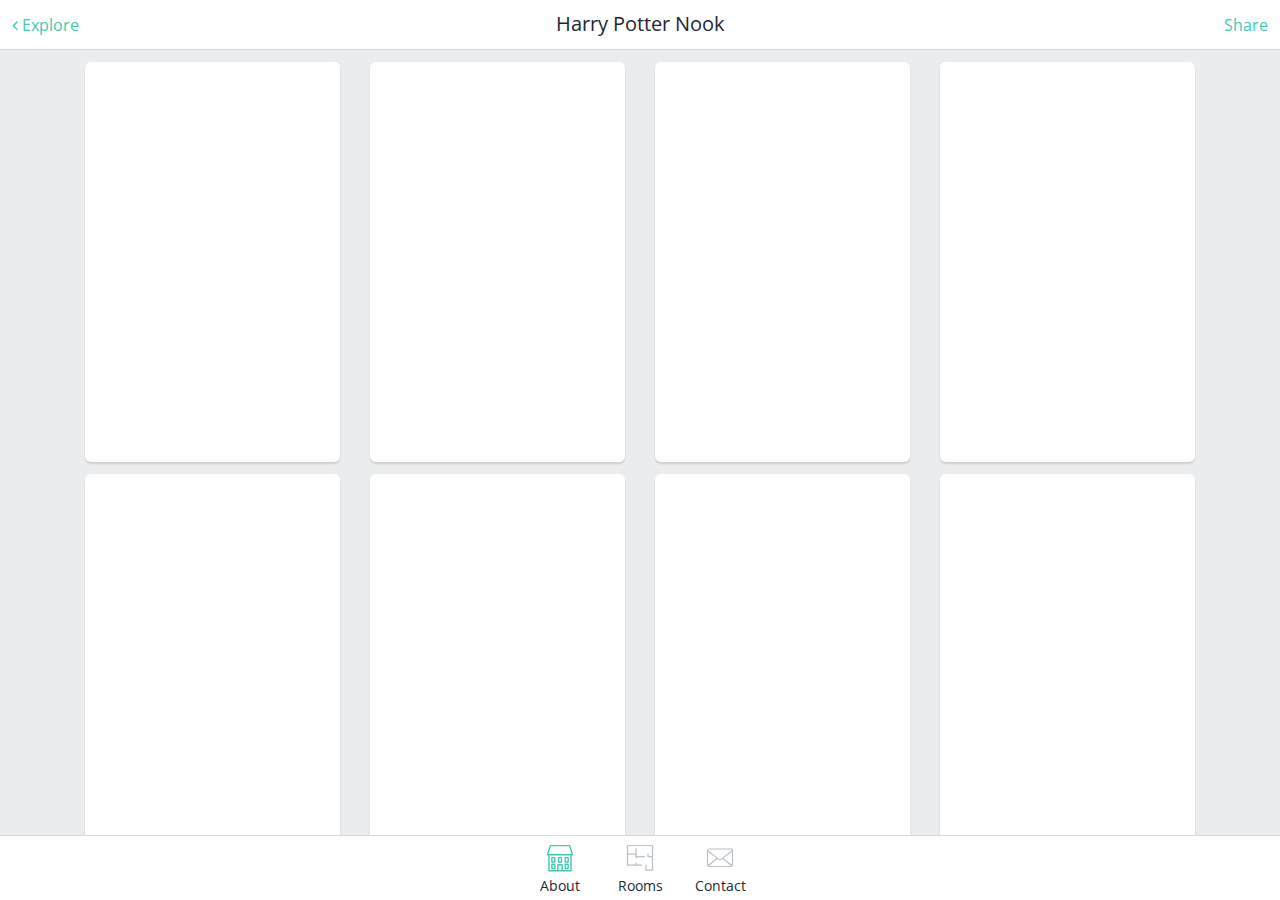
==== commit e2cb1761: "second commit" ====
--- a/index.html
+++ b/index.html
@@ -51,17 +51,48 @@
 
 	<div class="content">
 		<div class="container">
-			<div class="card"></div>
-			<div class="card"></div>
-			<div class="card"></div>
-			<div class="card"></div>
-			<div class="card"></div>
-			<div class="card"></div>
-			<div class="card"></div>
-			<div class="card"></div>
-			<div class="card"></div>
-			<div class="card"></div>
-			<div class="card"></div>
+			<div class="row">
+				<div class="col-md-3 col-sm-6">
+					<div class="card"></div>
+				</div>	
+				<div class="col-md-3 col-sm-6">
+					<div class="card"></div>
+				</div>
+				<div class="col-md-3 col-sm-6">
+					<div class="card"></div>
+				</div>
+				<div class="col-md-3 col-sm-6">
+					<div class="card"></div>
+				</div>	
+			</div>
+			<div class="row">
+				<div class="col-md-3 col-sm-6">
+					<div class="card"></div>
+				</div>	
+				<div class="col-md-3 col-sm-6">
+					<div class="card"></div>
+				</div>
+				<div class="col-md-3 col-sm-6">
+					<div class="card"></div>
+				</div>	
+				<div class="col-md-3 col-sm-6">
+					<div class="card"></div>
+				</div>
+			</div>
+			<div class="row">
+				<div class="col-md-3 col-sm-6">
+					<div class="card"></div>
+				</div>	
+				<div class="col-md-3 col-sm-6">
+					<div class="card"></div>
+				</div>
+				<div class="col-md-3 col-sm-6">
+					<div class="card"></div>
+				</div>	
+				<div class="col-md-3 col-sm-6">
+					<div class="card"></div>
+				</div>
+			</div>
 		</div>
 	</div>
 
--- a/stylesheets/main.css
+++ b/stylesheets/main.css
@@ -9300,6 +9300,7 @@
   right: 0px;
   bottom: 65px;
   width: 100%;
+  overflow-y: auto;
   -webkit-overflow-scrolling: touch;
   z-index: 10;
 }
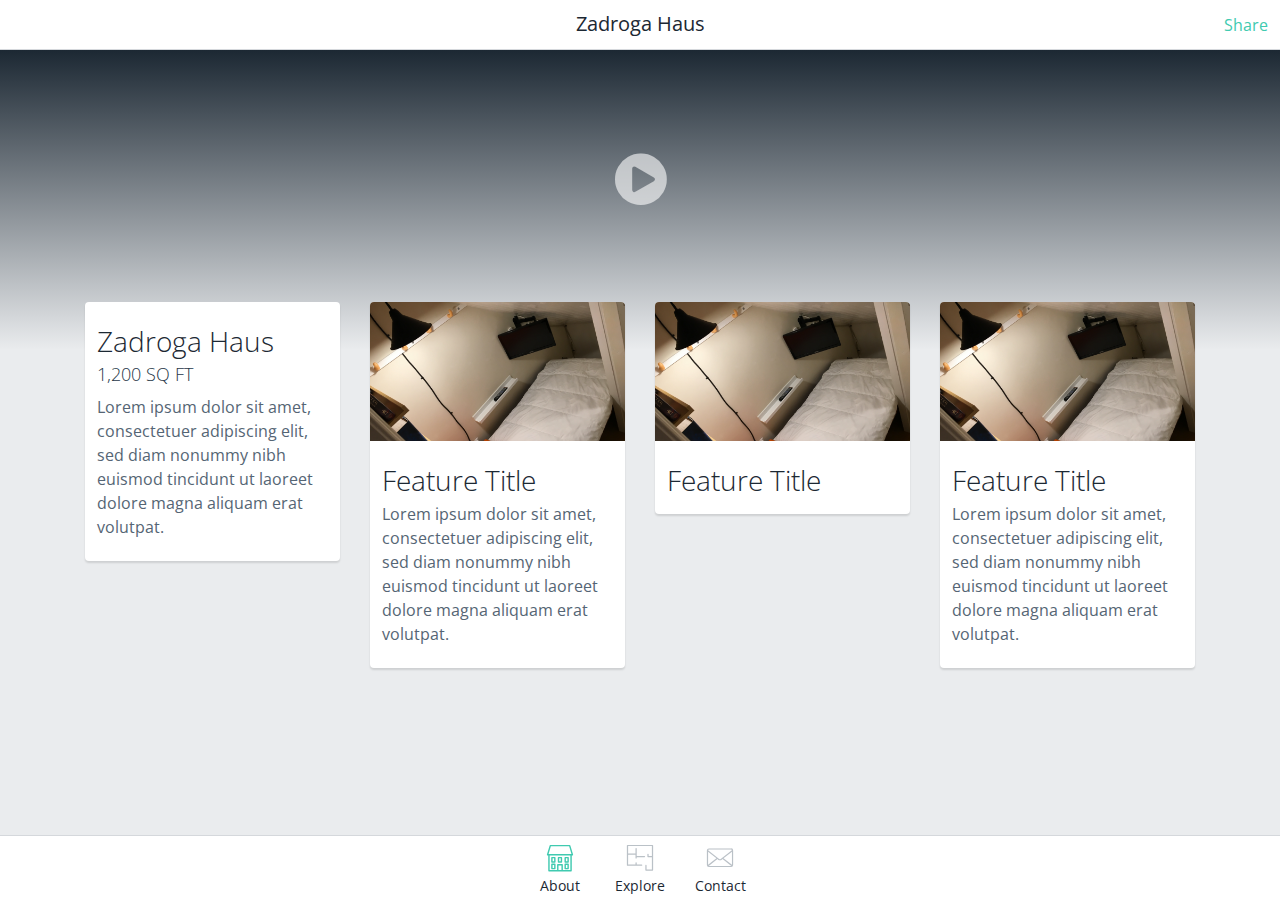
==== commit 0bde346d: "added homepage sample content" ====
--- a/index.html
+++ b/index.html
@@ -7,7 +7,7 @@
 	<meta property="og:title" content="Zadroga Haus">
 	<meta property="og:url" content="http://www.zadroga.littlebrook.me">
 	<meta property="og:type" content="website">
-	<meta property="og:image" content="http://www.zadroga.littlebrook.me/fav.png"/>
+	<meta property="og:image" content="img/social-fav.png"/>
 	<meta property="og:description" content="Zadroga Haus is an eco friendly rental property managed by Steve Oliver.  Steve has spent several years perfecting the art of eco-renovations.  The Zadroga Haus application teaches people about eco frinedly technologies and decisions made when renovating the property.">  
 	<meta itemprop="name" content="Zadroga Haus">
 	<meta itemprop="url" content="http://www.zadroga.littlebrook.me">
@@ -33,76 +33,125 @@
 	<meta name="msapplication-TileColor" content="#ffffff">
 	<meta name="msapplication-TileImage" content="img/fav/ms-icon-144x144.png">
 	<meta name="theme-color" content="#ffffff">
-	<link rel="stylesheet" href="https://maxcdn.bootstrapcdn.com/font-awesome/4.4.0/css/font-awesome.min.css">
 </head>
 
-<body>
+<body id="home">
+
 	<header class="row">
 		<div class="header-left">
-			<a href="#"><i class="fa fa-angle-left" aria-hidden="true"></i> Explore</a>
+			<!-- <a href="#"><i class="fa fa-angle-left" aria-hidden="true"></i> Explore</a> -->
 		</div>
 		<div class="header-center">
-			<h2>Harry Potter Nook</h2>
+			<h2>Zadroga Haus</h2>
 		</div>
 		<div class="header-right">
-			<a href="#">Share</a>
+			<a href="#social-share" data-toggle="modal">Share</a>
 		</div>
 	</header>
 
 	<div class="content">
+		<div id="hero" class="row text-center">
+			<a href="#intro-video" data-toggle="modal"><i class="fa fa-play-circle" aria-hidden="true"></i></a>
+		</div>
+
 		<div class="container">
 			<div class="row">
 				<div class="col-md-3 col-sm-6">
-					<div class="card"></div>
+					<div class="card">
+						<div class="card-body">
+							<h1>Zadroga Haus</h1>
+							<h3>1,200 SQ FT</h3>
+							<p>Lorem ipsum dolor sit amet, consectetuer adipiscing elit, sed diam nonummy nibh euismod tincidunt ut laoreet dolore magna aliquam erat volutpat.</p>
+						</div>
+					</div>
 				</div>	
 				<div class="col-md-3 col-sm-6">
-					<div class="card"></div>
+					<div class="card">
+						<div class="card-header">
+							<img src="img/features/example.png">
+						</div>
+						<div class="card-body">
+							<h1>Feature Title</h1>
+							<p>Lorem ipsum dolor sit amet, consectetuer adipiscing elit, sed diam nonummy nibh euismod tincidunt ut laoreet dolore magna aliquam erat volutpat.</p>
+						</div>
+					</div>
 				</div>
 				<div class="col-md-3 col-sm-6">
-					<div class="card"></div>
+					<div class="card">
+						<div class="card-header">
+							<img src="img/features/example.png">
+						</div>
+						<div class="card-body">
+							<h1>Feature Title</h1>
+						</div>
+					</div>
 				</div>
 				<div class="col-md-3 col-sm-6">
-					<div class="card"></div>
+					<div class="card">
+						<div class="card-header">
+							<img src="img/features/example.png">
+						</div>
+						<div class="card-body">
+							<h1>Feature Title</h1>
+							<p>Lorem ipsum dolor sit amet, consectetuer adipiscing elit, sed diam nonummy nibh euismod tincidunt ut laoreet dolore magna aliquam erat volutpat.</p>
+						</div>
+					</div>
 				</div>	
-			</div>
-			<div class="row">
-				<div class="col-md-3 col-sm-6">
-					<div class="card"></div>
-				</div>	
-				<div class="col-md-3 col-sm-6">
-					<div class="card"></div>
-				</div>
-				<div class="col-md-3 col-sm-6">
-					<div class="card"></div>
-				</div>	
-				<div class="col-md-3 col-sm-6">
-					<div class="card"></div>
-				</div>
-			</div>
-			<div class="row">
-				<div class="col-md-3 col-sm-6">
-					<div class="card"></div>
-				</div>	
-				<div class="col-md-3 col-sm-6">
-					<div class="card"></div>
-				</div>
-				<div class="col-md-3 col-sm-6">
-					<div class="card"></div>
-				</div>	
-				<div class="col-md-3 col-sm-6">
-					<div class="card"></div>
-				</div>
 			</div>
 		</div>
 	</div>
 
 	<footer class="row">
 		<ul class="text-center nav nav-pills">
-		  <li  role="presentation" class="active"><a href="#"><span id="nav-about"></span><label>About</label></a></li>
-		  <li  role="presentation"><a href="#"><span id="nav-rooms"></span><label>Rooms</label></a></li>
-		  <li  role="presentation"><a href="#"><span id="nav-contact"></span><label>Contact</label></a></li>
+		  <li  role="presentation" class="active"><a href="index.html"><span id="nav-about"></span><label>About</label></a></li>
+		  <li  role="presentation"><a href="explore.html"><span id="nav-explore"></span><label>Explore</label></a></li>
+		  <li  role="presentation"><a href="contact.html"><span id="nav-contact"></span><label>Contact</label></a></li>
 		</ul>
 	</footer>
+
+	<!-- Modals -->
+	<div id="social-share" class="modal fade" tabindex="-1" role="dialog">
+	  <div class="modal-dialog" role="document">
+	    <div class="modal-content">
+	      <div class="modal-header text-center">
+	        <h1>Share this page</h1>
+	      </div>
+	      <div class="modal-body text-center">
+	        <div class="row">
+	        	<a href="https://twitter.com/share" data-target="_blank" class="btn btn-lg btn-twitter btn-block" data-text="Check out this cool technology used by Zadroga Haus" data-url="http://zadroga.littlebrook.me" data-hashtags="ecofriendly"><i class="fa fa-twitter"></i> Tweet</a>
+	        </div>
+	        <br>
+	        <div class="row">
+	        	<a href="http://www.facebook.com/share" data-target="_blank" class="btn btn-lg btn-facebook btn-block" data-href="http://zadroga.littlebrook.me"><i class="fa fa-facebook"></i> Share</a>
+	        </div>	
+	      </div>
+	      <div class="modal-footer text-center">
+	        <a href="#" data-dismiss="modal">Close</a>
+	      </div>
+	    </div><!-- /.modal-content -->
+	  </div><!-- /.modal-dialog -->
+	</div><!-- /.modal -->
+
+	<div id="intro-video" class="modal fade" tabindex="-1" role="dialog">
+	  <div class="modal-dialog" role="document">
+	    <div class="modal-content">
+	      <!-- <div class="modal-header text-center">
+	        <h1>Share this page</h1>
+	      </div> -->
+	      <div class="modal-body text-center">
+	        <div class="row">
+	        	<!-- 16:9 aspect ratio -->
+				<div class="embed-responsive embed-responsive-16by9">
+				  <iframe width="560" height="315" src="https://www.youtube.com/embed/lWLOWMVcKO8" frameborder="0" allowfullscreen></iframe>
+				</div>
+	        </div>			
+	      </div>
+	      <div class="modal-footer text-center">
+	        <a href="#" data-dismiss="modal">Close</a>
+	      </div>
+	    </div><!-- /.modal-content -->
+	  </div><!-- /.modal-dialog -->
+	</div><!-- /.modal -->
 	
 
 	
--- a/stylesheets/main.css
+++ b/stylesheets/main.css
@@ -1,5 +1,6 @@
 @charset "UTF-8";
 @import url(https://fonts.googleapis.com/css?family=Open+Sans:300,400,600,700);
+@import url(https://maxcdn.bootstrapcdn.com/font-awesome/4.4.0/css/font-awesome.min.css);
 /*!
  * Bootstrap v3.3.6 (http://getbootstrap.com)
  * Copyright 2011-2015 Twitter, Inc.
@@ -9305,6 +9306,11 @@
   z-index: 10;
 }
 
+/* line 64, ../sass/base/_base.scss */
+.intro {
+  margin: 12px 0;
+}
+
 /* line 1, ../sass/base/_typography.scss */
 h1 {
   font-weight: 100;
@@ -9324,6 +9330,18 @@
   font-weight: 100;
   color: #273748;
   font-size: 0.9rem;
+}
+
+/* line 19, ../sass/base/_typography.scss */
+p {
+  color: #556574;
+  line-height: 1.5;
+}
+
+/* line 24, ../sass/base/_typography.scss */
+h2, label {
+  font-weight: 400;
+  color: #1C2833;
 }
 
 /* line 1, ../sass/base/_header.scss */
@@ -9335,7 +9353,7 @@
   height: 50px;
   border-bottom: solid 1px #D5D8DC;
   background: #ffffff;
-  z-index: 20;
+  z-index: 30;
 }
 /* line 11, ../sass/base/_header.scss */
 header .header-left, header .header-center, header .header-right {
@@ -9404,7 +9422,7 @@
   height: 65px;
   border-top: solid 1px #D5D8DC;
   background: #ffffff;
-  z-index: 20;
+  z-index: 30;
 }
 /* line 11, ../sass/base/_footer.scss */
 footer .nav-pills {
@@ -9440,8 +9458,8 @@
   background-image: url("../img/icons/about.svg");
 }
 /* line 40, ../sass/base/_footer.scss */
-footer .nav-pills li a span#nav-rooms {
-  background-image: url("../img/icons/rooms.svg");
+footer .nav-pills li a span#nav-explore {
+  background-image: url("../img/icons/explore.svg");
 }
 /* line 44, ../sass/base/_footer.scss */
 footer .nav-pills li a span#nav-contact {
@@ -9481,12 +9499,12 @@
   background-image: url("../img/icons/about-active.svg");
 }
 /* line 81, ../sass/base/_footer.scss */
-footer .nav-pills li.active a span#nav-rooms {
-  background-image: url("../img/icons/about-rooms.svg");
+footer .nav-pills li.active a span#nav-explore {
+  background-image: url("../img/icons/explore-active.svg");
 }
 /* line 85, ../sass/base/_footer.scss */
 footer .nav-pills li.active a span#nav-contact {
-  background-image: url("../img/icons/about-contact.svg");
+  background-image: url("../img/icons/contact-active.svg");
 }
 
 /*
@@ -10516,16 +10534,102 @@
   color: #273748;
 }
 
+/* line 23, ../sass/components/_buttons.scss */
+.btn-twitter {
+  background-color: #1b95e0;
+  border: transparent;
+  color: #ffffff;
+}
+/* line 28, ../sass/components/_buttons.scss */
+.btn-twitter:hover, .btn-twitter:focus {
+  background-color: #177dbc;
+  border: transparent;
+  color: #ffffff;
+}
+
+/* line 35, ../sass/components/_buttons.scss */
+.btn-facebook {
+  background-color: #4267b2;
+  border: transparent;
+  color: #ffffff;
+}
+/* line 40, ../sass/components/_buttons.scss */
+.btn-facebook:hover, .btn-facebook:focus {
+  background-color: #375694;
+  border: transparent;
+  color: #ffffff;
+}
+
+/* line 47, ../sass/components/_buttons.scss */
+.btn-dot {
+  background-color: rgba(64, 202, 176, 0.9);
+  box-shadow: 0 0 0 9px rgba(64, 202, 176, 0.2);
+  width: 18px;
+  height: 18px;
+  border-radius: 9px;
+  padding: 0;
+}
+/* line 55, ../sass/components/_buttons.scss */
+.btn-dot:hover, .btn-dot:focus {
+  background-color: #40cab0;
+  box-shadow: 0 0 0 9px rgba(64, 202, 176, 0.1);
+}
+
+/* line 1, ../sass/components/_inputs.scss */
+.form-control {
+  -webkit-box-shadow: none;
+  box-shadow: none;
+  height: 48px;
+  font-weight: 300;
+  border: solid 1px #D5D8DC;
+  border-radius: 3px;
+  -webkit-appearance: none;
+}
+
+/* line 11, ../sass/components/_inputs.scss */
+.btn-lg, .btn-group-lg > .btn {
+  padding: 18px 16px;
+}
+
+/* line 15, ../sass/components/_inputs.scss */
+form {
+  margin-bottom: 24px;
+}
+
+/* line 1, ../sass/components/_banners.scss */
+.alert-info {
+  background-color: #CFE7E4;
+  border-color: #40CAB0;
+  color: #556574;
+  margin: 12px 0;
+}
+
 /* line 1, ../sass/components/_cards.scss */
 .card {
   display: block;
   position: relative;
-  height: 400px;
   width: 100%;
-  border-radius: 6px;
+  border-radius: 4px;
   background: #ffffff;
   margin-top: 12px;
   box-shadow: 0 2px 2px rgba(0, 0, 0, 0.12);
+}
+/* line 11, ../sass/components/_cards.scss */
+.card .card-header img {
+  border-top-left-radius: 4px;
+  border-top-right-radius: 4px;
+}
+/* line 17, ../sass/components/_cards.scss */
+.card .card-body {
+  padding: 12px;
+}
+/* line 21, ../sass/components/_cards.scss */
+.card h1 {
+  margin: 12px 0 6px 0;
+}
+/* line 25, ../sass/components/_cards.scss */
+.card h3 {
+  margin-top: 8px;
 }
 
 /* line 2, ../sass/components/_carousel.scss */
@@ -10548,3 +10652,250 @@
 .carousel .carousel-inner .item img {
   margin: 0 auto;
 }
+
+/* line 1, ../sass/components/_modals.scss */
+.modal {
+  background: rgba(28, 40, 51, 0.6);
+}
+/* line 4, ../sass/components/_modals.scss */
+.modal .modal-dialog {
+  border-radius: 4px;
+}
+/* line 7, ../sass/components/_modals.scss */
+.modal .modal-dialog .modal-header, .modal .modal-dialog .modal-body, .modal .modal-dialog .modal-footer {
+  border: none;
+}
+/* line 11, ../sass/components/_modals.scss */
+.modal .modal-dialog .modal-footer {
+  text-align: center;
+  font-size: 1rem;
+}
+
+/* line 3, ../sass/pages/_home.scss */
+#home #hero {
+  position: relative;
+  width: 100%;
+  height: 300px;
+  background-image: url("../img/hero-thumb.png");
+  background-position: center center;
+  background-repeat: no-repeat;
+}
+@media only screen and (min-width: 1024px) {
+  /* line 3, ../sass/pages/_home.scss */
+  #home #hero {
+    background-image: url("../img/hero-thumb@2x.png");
+  }
+}
+/* line 15, ../sass/pages/_home.scss */
+#home #hero a {
+  position: absolute;
+  top: 0;
+  left: 0;
+  bottom: 0;
+  right: 0;
+  background: -webkit-linear-gradient(top, #1c2833, rgba(28, 40, 51, 0));
+  padding: 100px 0;
+}
+/* line 24, ../sass/pages/_home.scss */
+#home #hero a i {
+  color: rgba(255, 255, 255, 0.6);
+  font-size: 60px;
+}
+/* line 30, ../sass/pages/_home.scss */
+#home #hero a:hover i {
+  color: #ffffff;
+}
+/* line 37, ../sass/pages/_home.scss */
+#home .container {
+  margin-top: -60px;
+  margin-bottom: 60px;
+}
+
+/* line 1, ../sass/pages/_explore.scss */
+.plan-container {
+  position: relative;
+  display: block;
+  margin: 12px auto;
+}
+/* line 6, ../sass/pages/_explore.scss */
+.plan-container .plan-layer {
+  position: absolute;
+  top: 0;
+  left: 0;
+  bottom: 0;
+  right: 0;
+  background-size: 100%;
+  background-repeat: no-repeat;
+  z-index: 10;
+}
+/* line 17, ../sass/pages/_explore.scss */
+.plan-container .btn-layer {
+  position: absolute;
+  top: 0;
+  left: 0;
+  bottom: 0;
+  right: 0;
+  z-index: 20;
+}
+/* line 25, ../sass/pages/_explore.scss */
+.plan-container .btn-layer .btn {
+  position: absolute;
+}
+/* line 30, ../sass/pages/_explore.scss */
+.plan-container#house-plan {
+  width: 326px;
+  height: 612px;
+}
+/* line 34, ../sass/pages/_explore.scss */
+.plan-container#house-plan .plan-layer {
+  background-image: url(../img/plans/house.svg);
+}
+/* line 38, ../sass/pages/_explore.scss */
+.plan-container#house-plan #btn-living {
+  top: 80px;
+  left: 50px;
+}
+/* line 43, ../sass/pages/_explore.scss */
+.plan-container#house-plan #btn-kitchen {
+  top: 80px;
+  right: 120px;
+}
+/* line 48, ../sass/pages/_explore.scss */
+.plan-container#house-plan #btn-outside {
+  bottom: 108px;
+  right: 0px;
+}
+/* line 53, ../sass/pages/_explore.scss */
+.plan-container#house-plan #btn-potter {
+  top: 290px;
+  left: 40px;
+}
+/* line 58, ../sass/pages/_explore.scss */
+.plan-container#house-plan #btn-bath {
+  top: 250px;
+  right: 120px;
+}
+/* line 63, ../sass/pages/_explore.scss */
+.plan-container#house-plan #btn-bed {
+  top: 400px;
+  left: 90px;
+}
+/* line 68, ../sass/pages/_explore.scss */
+.plan-container#house-plan #btn-laundry {
+  bottom: 30px;
+  left: 45px;
+}
+/* line 75, ../sass/pages/_explore.scss */
+.plan-container#living-plan {
+  width: 326px;
+  height: 316px;
+}
+/* line 79, ../sass/pages/_explore.scss */
+.plan-container#living-plan .plan-layer {
+  background-image: url(../img/plans/living.svg);
+}
+/* line 83, ../sass/pages/_explore.scss */
+.plan-container#living-plan #btn-living-1 {
+  top: 80px;
+  left: 50px;
+}
+/* line 88, ../sass/pages/_explore.scss */
+.plan-container#living-plan #btn-living-2 {
+  top: 80px;
+  right: 50px;
+}
+/* line 95, ../sass/pages/_explore.scss */
+.plan-container#kitchen-plan {
+  width: 326px;
+  height: 385px;
+}
+/* line 99, ../sass/pages/_explore.scss */
+.plan-container#kitchen-plan .plan-layer {
+  background-image: url(../img/plans/kitchen.svg);
+}
+/* line 103, ../sass/pages/_explore.scss */
+.plan-container#kitchen-plan #btn-kitchen-1 {
+  top: 180px;
+  right: 50px;
+}
+/* line 108, ../sass/pages/_explore.scss */
+.plan-container#kitchen-plan #btn-kitchen-2 {
+  top: 80px;
+  right: 50px;
+}
+/* line 115, ../sass/pages/_explore.scss */
+.plan-container#potter-plan {
+  width: 326px;
+  height: 450px;
+}
+/* line 119, ../sass/pages/_explore.scss */
+.plan-container#potter-plan .plan-layer {
+  background-image: url(../img/plans/potter.svg);
+}
+/* line 123, ../sass/pages/_explore.scss */
+.plan-container#potter-plan #btn-potter-1 {
+  bottom: 30px;
+  left: 50px;
+}
+/* line 128, ../sass/pages/_explore.scss */
+.plan-container#potter-plan #btn-potter-2 {
+  bottom: 140px;
+  left: 100px;
+}
+/* line 135, ../sass/pages/_explore.scss */
+.plan-container#bath-plan {
+  width: 326px;
+  height: 389px;
+}
+/* line 139, ../sass/pages/_explore.scss */
+.plan-container#bath-plan .plan-layer {
+  background-image: url(../img/plans/bath.svg);
+}
+/* line 143, ../sass/pages/_explore.scss */
+.plan-container#bath-plan #btn-bath-1 {
+  bottom: 30px;
+  right: 50px;
+}
+/* line 148, ../sass/pages/_explore.scss */
+.plan-container#bath-plan #btn-bath-2 {
+  bottom: 200px;
+  right: 50px;
+}
+/* line 155, ../sass/pages/_explore.scss */
+.plan-container#bed-plan {
+  width: 326px;
+  height: 324px;
+}
+/* line 159, ../sass/pages/_explore.scss */
+.plan-container#bed-plan .plan-layer {
+  background-image: url(../img/plans/bed.svg);
+}
+/* line 163, ../sass/pages/_explore.scss */
+.plan-container#bed-plan #btn-bed-1 {
+  top: 50px;
+  right: 80px;
+}
+/* line 168, ../sass/pages/_explore.scss */
+.plan-container#bed-plan #btn-bed-2 {
+  bottom: 200px;
+  left: 40px;
+}
+/* line 175, ../sass/pages/_explore.scss */
+.plan-container#laundry-plan {
+  width: 326px;
+  height: 464px;
+}
+/* line 179, ../sass/pages/_explore.scss */
+.plan-container#laundry-plan .plan-layer {
+  background-image: url(../img/plans/laundry.svg);
+}
+/* line 183, ../sass/pages/_explore.scss */
+.plan-container#laundry-plan #btn-laundry-1 {
+  bottom: 80px;
+  right: 60px;
+}
+/* line 188, ../sass/pages/_explore.scss */
+.plan-container#laundry-plan #btn-laundry-2 {
+  bottom: 150px;
+  left: 80px;
+}
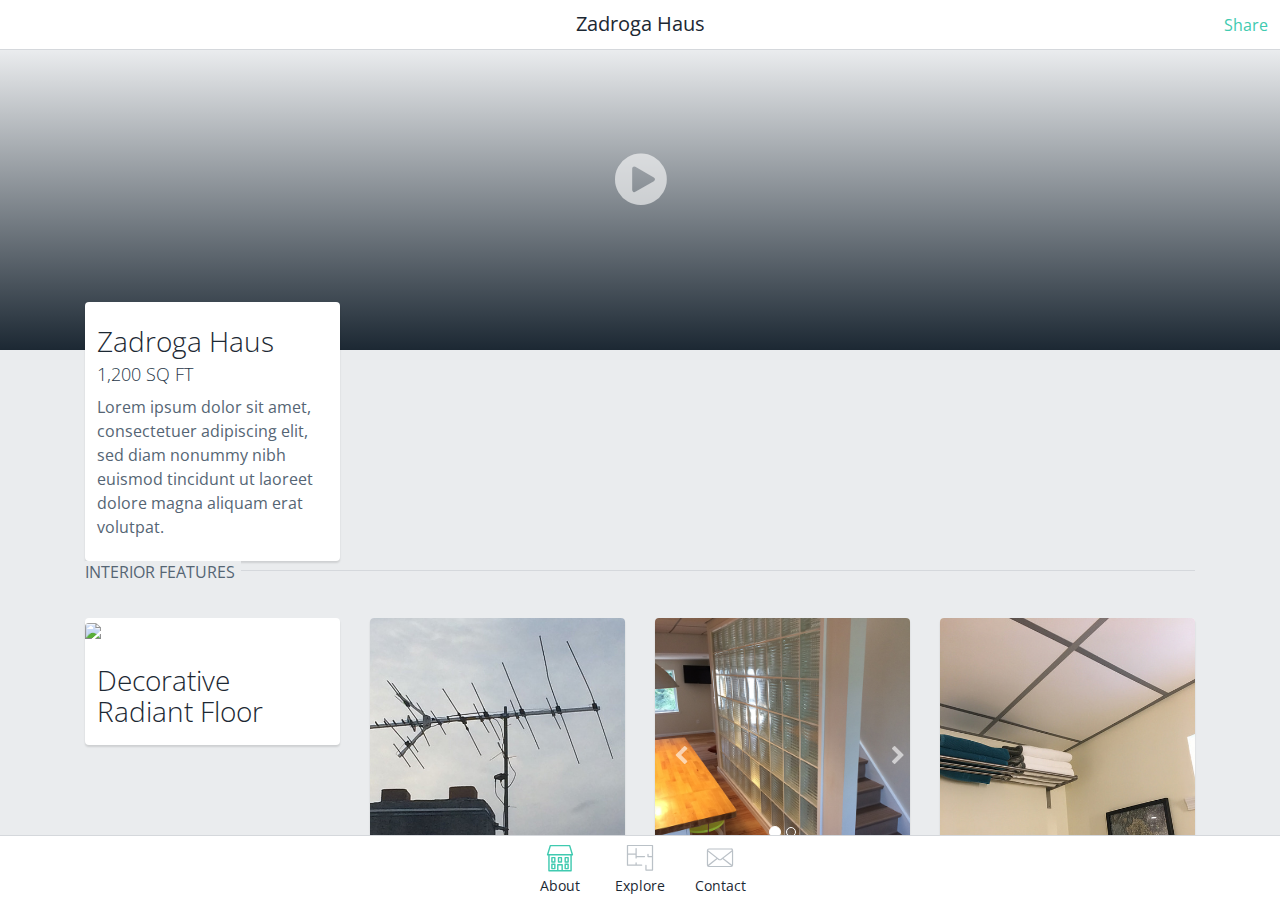
==== commit 0f912f40: "added images to homeage" ====
--- a/index.html
+++ b/index.html
@@ -65,38 +65,432 @@
 						</div>
 					</div>
 				</div>	
-				<div class="col-md-3 col-sm-6">
-					<div class="card">
-						<div class="card-header">
-							<img src="img/features/example.png">
-						</div>
-						<div class="card-body">
-							<h1>Feature Title</h1>
-							<p>Lorem ipsum dolor sit amet, consectetuer adipiscing elit, sed diam nonummy nibh euismod tincidunt ut laoreet dolore magna aliquam erat volutpat.</p>
-						</div>
-					</div>
-				</div>
-				<div class="col-md-3 col-sm-6">
-					<div class="card">
-						<div class="card-header">
-							<img src="img/features/example.png">
-						</div>
-						<div class="card-body">
-							<h1>Feature Title</h1>
-						</div>
-					</div>
-				</div>
-				<div class="col-md-3 col-sm-6">
-					<div class="card">
-						<div class="card-header">
-							<img src="img/features/example.png">
-						</div>
-						<div class="card-body">
-							<h1>Feature Title</h1>
-							<p>Lorem ipsum dolor sit amet, consectetuer adipiscing elit, sed diam nonummy nibh euismod tincidunt ut laoreet dolore magna aliquam erat volutpat.</p>
-						</div>
-					</div>
-				</div>	
+				
+				<div class="row divider">
+					<div class="col-sm-12">
+						<label>Interior Features</label>
+						<span></span>
+					</div>
+				</div>
+				
+				<div class="col-md-3 col-sm-6">
+					<div class="card">
+						<div class="card-header">
+							<img src="img/features/interior/DecorativeWarmFloors.jpg">
+						</div>
+						<div class="card-body">
+							<h1>Decorative Radiant Floor</h1>
+						</div>
+					</div>
+				</div>
+
+				<div class="col-md-3 col-sm-6">
+					<div class="card">
+						<div class="card-header">
+							<img src="img/features/interior/CableCutting.jpg">
+						</div>
+						<div class="card-body">
+							<h1>Cable Cutting</h1>
+						</div>
+					</div>
+				</div>
+
+				<div class="col-md-3 col-sm-6">
+					<div class="card">
+						<div class="card-header">
+							<div id="carousel-glass-block" class="carousel slide" data-ride="carousel">
+								<!-- Indicators -->
+								<ol class="carousel-indicators">
+									<li data-target="#carousel-glass-block" data-slide-to="0" class="active"></li>
+									<li data-target="#carousel-glass-block" data-slide-to="1"></li>
+								</ol>
+
+								<!-- Wrapper for slides -->
+								<div class="carousel-inner" role="listbox">
+									<div class="item active">
+									  <img src="img/features/interior/GlassBlockWall.jpg">
+									</div>
+									<div class="item">
+									  <img src="img/features/interior/GlassBlockAccelerated.jpg">
+									</div>
+								</div>
+
+								<!-- Controls -->
+								<a class="left carousel-control" href="#carousel-glass-block" role="button" data-slide="prev">
+									<i class="fa fa-chevron-left" aria-hidden="true"></i>
+									<span class="sr-only">Previous</span>
+								</a>
+								<a class="right carousel-control" href="#carousel-glass-block" role="button" data-slide="next">
+									<i class="fa fa-chevron-right" aria-hidden="true"></i>
+									<span class="sr-only">Next</span>
+								</a>
+							</div>
+						</div>
+						<div class="card-body">
+							<h1>Glass Block</h1>
+						</div>
+					</div>
+				</div>
+
+				<div class="col-md-3 col-sm-6">
+					<div class="card">
+						<div class="card-header">
+							<img src="img/features/interior/LowProfileDropCeiling.jpg">
+						</div>
+						<div class="card-body">
+							<h1>Low Profile Drop Ceiling</h1>
+						</div>
+					</div>
+				</div>
+
+				<div class="col-md-3 col-sm-6">
+					<div class="card">
+						<div class="card-header">
+							<div id="carousel-skylight" class="carousel slide" data-ride="carousel">
+								<!-- Indicators -->
+								<ol class="carousel-indicators">
+									<li data-target="#carousel-skylight" data-slide-to="0" class="active"></li>
+									<li data-target="#carousel-skylight" data-slide-to="1"></li>
+								</ol>
+
+								<!-- Wrapper for slides -->
+								<div class="carousel-inner" role="listbox">
+									<div class="item active">
+									  <img src="img/features/interior/TubularSkylight2.jpg">
+									</div>
+									<div class="item">
+									  <img src="img/features/interior/TubularSkylight1.jpg">
+									</div>
+								</div>
+
+								<!-- Controls -->
+								<a class="left carousel-control" href="#carousel-skylight" role="button" data-slide="prev">
+									<i class="fa fa-chevron-left" aria-hidden="true"></i>
+									<span class="sr-only">Previous</span>
+								</a>
+								<a class="right carousel-control" href="#carousel-skylight" role="button" data-slide="next">
+									<i class="fa fa-chevron-right" aria-hidden="true"></i>
+									<span class="sr-only">Next</span>
+								</a>
+							</div>
+						</div>
+						<div class="card-body">
+							<h1>Glass Block</h1>
+						</div>
+					</div>
+				</div>
+
+				<div class="col-md-3 col-sm-6">
+					<div class="card">
+						<div class="card-header">
+							<img src="img/features/interior/PortableStairs.jpg">
+						</div>
+						<div class="card-body">
+							<h1>Portable Stairs</h1>
+						</div>
+					</div>
+				</div>
+
+				<div class="col-md-3 col-sm-6">
+					<div class="card">
+						<div class="card-header">
+							<img src="img/features/interior/StackableWasher.jpg">
+						</div>
+						<div class="card-body">
+							<h1>Stackable Washer & Dryer</h1>
+						</div>
+					</div>
+				</div>
+
+				<div class="col-md-3 col-sm-6">
+					<div class="card">
+						<div class="card-header">
+							<img src="img/features/interior/SumpPump.jpg">
+						</div>
+						<div class="card-body">
+							<h1>Sump Pump</h1>
+						</div>
+					</div>
+				</div>
+
+				<div class="col-md-3 col-sm-6">
+					<div class="card">
+						<div class="card-header">
+							<img src="img/features/interior/WAterFilter.jpg">
+						</div>
+						<div class="card-body">
+							<h1>Water Filter</h1>
+						</div>
+					</div>
+				</div>
+
+				<div class="row divider">
+					<div class="col-sm-12">
+						<label>Exterior Features</label>
+						<span></span>
+					</div>
+				</div>
+				
+				<div class="col-md-3 col-sm-6">
+					<div class="card">
+						<div class="card-header">
+							<div id="carousel-solar-gear" class="carousel slide" data-ride="carousel">
+								<!-- Indicators -->
+								<ol class="carousel-indicators">
+									<li data-target="#carousel-solar-gear" data-slide-to="0" class="active"></li>
+									<li data-target="#carousel-solar-gear" data-slide-to="1"></li>
+								</ol>
+
+								<!-- Wrapper for slides -->
+								<div class="carousel-inner" role="listbox">
+									<div class="item active">
+									  <img src="img/features/exterior/SolarGear1.jpg">
+									</div>
+									<div class="item">
+									  <img src="img/features/exterior/SolarGear2.jpg">
+									</div>
+								</div>
+
+								<!-- Controls -->
+								<a class="left carousel-control" href="#carousel-solar-gear" role="button" data-slide="prev">
+									<i class="fa fa-chevron-left" aria-hidden="true"></i>
+									<span class="sr-only">Previous</span>
+								</a>
+								<a class="right carousel-control" href="#carousel-solar-gear" role="button" data-slide="next">
+									<i class="fa fa-chevron-right" aria-hidden="true"></i>
+									<span class="sr-only">Next</span>
+								</a>
+							</div>
+						</div>
+						<div class="card-body">
+							<h1>Solar Power</h1>
+						</div>
+					</div>
+				</div>
+
+				<div class="col-md-3 col-sm-6">
+					<div class="card">
+						<div class="card-header">
+							<img src="img/features/exterior/CommunityGarden.jpg">
+						</div>
+						<div class="card-body">
+							<h1>Community Garden</h1>
+						</div>
+					</div>
+				</div>
+				
+				<div class="col-md-3 col-sm-6">
+					<div class="card">
+						<div class="card-header">
+							<img src="img/features/exterior/DoubledeckerShed.jpg">
+						</div>
+						<div class="card-body">
+							<h1>Double decker shed</h1>
+						</div>
+					</div>
+				</div>
+
+				<div class="col-md-3 col-sm-6">
+					<div class="card">
+						<div class="card-header">
+							<img src="img/features/exterior/ElephantTrunk.jpg">
+						</div>
+						<div class="card-body">
+							<h1>Elephant Trunk</h1>
+						</div>
+					</div>
+				</div>
+
+				<div class="col-md-3 col-sm-6">
+					<div class="card">
+						<div class="card-header">
+							<img src="img/features/exterior/EVCarCharger.jpg">
+						</div>
+						<div class="card-body">
+							<h1>Electric Car Charger</h1>
+						</div>
+					</div>
+				</div>
+
+				<div class="col-md-3 col-sm-6">
+					<div class="card">
+						<div class="card-header">
+							<div id="carousel-pavers" class="carousel slide" data-ride="carousel">
+								<!-- Indicators -->
+								<ol class="carousel-indicators">
+									<li data-target="#carousel-pavers" data-slide-to="0" class="active"></li>
+									<li data-target="#carousel-pavers" data-slide-to="1"></li>
+									<li data-target="#carousel-pavers" data-slide-to="2"></li>
+									<li data-target="#carousel-pavers" data-slide-to="3"></li>
+								</ol>
+
+								<!-- Wrapper for slides -->
+								<div class="carousel-inner" role="listbox">
+									<div class="item active">
+									  <img src="img/features/exterior/RecycledPatioPavers1.jpg">
+									</div>
+									<div class="item">
+									  <img src="img/features/exterior/RecycledPatioPavers2.jpg">
+									</div>
+									<div class="item">
+									  <img src="img/features/exterior/RecycledPatioPavers3.jpg">
+									</div>
+									<div class="item">
+									  <img src="img/features/exterior/RecycledPatioPavers4.jpg">
+									</div>
+								</div>
+
+								<!-- Controls -->
+								<a class="left carousel-control" href="#carousel-pavers" role="button" data-slide="prev">
+									<i class="fa fa-chevron-left" aria-hidden="true"></i>
+									<span class="sr-only">Previous</span>
+								</a>
+								<a class="right carousel-control" href="#carousel-pavers" role="button" data-slide="next">
+									<i class="fa fa-chevron-right" aria-hidden="true"></i>
+									<span class="sr-only">Next</span>
+								</a>
+							</div>
+						</div>
+						<div class="card-body">
+							<h1>Recycled Patio Pavers</h1>
+						</div>
+					</div>
+				</div>
+
+				<div class="col-md-3 col-sm-6">
+					<div class="card">
+						<div class="card-header">
+							<img src="img/features/exterior/RecycledDrivewayPavers.jpg">
+						</div>
+						<div class="card-body">
+							<h1>Recycled Driveway Pavers</h1>
+						</div>
+					</div>
+				</div>
+
+				<div class="col-md-3 col-sm-6">
+					<div class="card">
+						<div class="card-header">
+							<img src="img/features/exterior/RecycledAluminumAwning.jpg">
+						</div>
+						<div class="card-body">
+							<h1>Recycled Aluminum Awning</h1>
+						</div>
+					</div>
+				</div>
+
+				<div class="col-md-3 col-sm-6">
+					<div class="card">
+						<div class="card-header">
+							<div id="carousel-outdoor-light" class="carousel slide" data-ride="carousel">
+								<!-- Indicators -->
+								<ol class="carousel-indicators">
+									<li data-target="#carousel-outdoor-light" data-slide-to="0" class="active"></li>
+									<li data-target="#carousel-outdoor-light" data-slide-to="1"></li>
+									<li data-target="#carousel-outdoor-light" data-slide-to="2"></li>
+								</ol>
+
+								<!-- Wrapper for slides -->
+								<div class="carousel-inner" role="listbox">
+									<div class="item active">
+									  <img src="img/features/exterior/RecycledG5LEDLight1.jpg">
+									</div>
+									<div class="item">
+									  <img src="img/features/exterior/RecycledG5LEDLight2.jpg">
+									</div>
+									<div class="item">
+									  <img src="img/features/exterior/RecycledG5LEDLight3.jpg">
+									</div>
+								</div>
+
+								<!-- Controls -->
+								<a class="left carousel-control" href="#carousel-outdoor-light" role="button" data-slide="prev">
+									<i class="fa fa-chevron-left" aria-hidden="true"></i>
+									<span class="sr-only">Previous</span>
+								</a>
+								<a class="right carousel-control" href="#carousel-outdoor-light" role="button" data-slide="next">
+									<i class="fa fa-chevron-right" aria-hidden="true"></i>
+									<span class="sr-only">Next</span>
+								</a>
+							</div>
+						</div>
+						<div class="card-body">
+							<h1>Recycled Mac LED Light</h1>
+						</div>
+					</div>
+				</div>
+
+				<div class="col-md-3 col-sm-6">
+					<div class="card">
+						<div class="card-header">
+							<div id="carousel-backup-power" class="carousel slide" data-ride="carousel">
+								<!-- Indicators -->
+								<ol class="carousel-indicators">
+									<li data-target="#carousel-backup-power" data-slide-to="0" class="active"></li>
+									<li data-target="#carousel-backup-power" data-slide-to="1"></li>
+								</ol>
+
+								<!-- Wrapper for slides -->
+								<div class="carousel-inner" role="listbox">
+									<div class="item active">
+									  <img src="img/features/exterior/BackupPower2.jpg">
+									</div>
+									<div class="item">
+									  <img src="img/features/exterior/BackupPower1.jpg">
+									</div>
+								</div>
+
+								<!-- Controls -->
+								<a class="left carousel-control" href="#carousel-backup-power" role="button" data-slide="prev">
+									<i class="fa fa-chevron-left" aria-hidden="true"></i>
+									<span class="sr-only">Previous</span>
+								</a>
+								<a class="right carousel-control" href="#carousel-backup-power" role="button" data-slide="next">
+									<i class="fa fa-chevron-right" aria-hidden="true"></i>
+									<span class="sr-only">Next</span>
+								</a>
+							</div>
+						</div>
+						<div class="card-body">
+							<h1>Backup Power</h1>
+						</div>
+					</div>
+				</div>
+
+				<div class="col-md-3 col-sm-6">
+					<div class="card">
+						<div class="card-header">
+							<img src="img/features/exterior/DecorativeWindows.jpg">
+						</div>
+						<div class="card-body">
+							<h1>Decorative Windows & Door</h1>
+						</div>
+					</div>
+				</div>
+
+				<div class="col-md-3 col-sm-6">
+					<div class="card">
+						<div class="card-header">
+							<img src="img/features/exterior/DryerVEnt.jpg">
+						</div>
+						<div class="card-body">
+							<h1>Dryer Vent</h1>
+						</div>
+					</div>
+				</div>
+
+				<div class="col-md-3 col-sm-6">
+					<div class="card">
+						<div class="card-header">
+							<img src="img/features/exterior/StepsToNoWhere.jpg">
+						</div>
+						<div class="card-body">
+							<h1>Steps To Nowhere</h1>
+						</div>
+					</div>
+				</div>
+
+
 			</div>
 		</div>
 	</div>
@@ -157,6 +551,9 @@
 	
 
 	<!-- Scripts -->
+	<script type="text/javascript">
+		$('.carousel').carousel()
+	</script>
 	<script type="text/javascript" src="/js/retina.js"></script>
 	<script src="https://ajax.googleapis.com/ajax/libs/jquery/1.11.1/jquery.min.js"></script>
 	<script src="https://maxcdn.bootstrapcdn.com/bootstrap/3.3.6/js/bootstrap.min.js" integrity="sha384-0mSbJDEHialfmuBBQP6A4Qrprq5OVfW37PRR3j5ELqxss1yVqOtnepnHVP9aJ7xS" crossorigin="anonymous"></script>
--- a/stylesheets/main.css
+++ b/stylesheets/main.css
@@ -9344,6 +9344,35 @@
   color: #1C2833;
 }
 
+/* line 29, ../sass/base/_typography.scss */
+.divider {
+  position: relative;
+  display: block;
+  padding: 18px 0;
+}
+/* line 34, ../sass/base/_typography.scss */
+.divider label {
+  font-size: 0.8rem;
+  text-transform: uppercase;
+  color: #556574;
+  display: relative;
+  background-color: #EAECEE;
+  padding-right: 6px;
+  position: relative;
+  z-index: 20;
+}
+/* line 45, ../sass/base/_typography.scss */
+.divider span {
+  height: 1px;
+  background-color: #D5D8DC;
+  position: absolute;
+  margin: 0 15px;
+  top: 9px;
+  left: 0;
+  right: 0;
+  z-index: 10;
+}
+
 /* line 1, ../sass/base/_header.scss */
 header {
   position: fixed;
@@ -10647,10 +10676,16 @@
 .carousel i {
   position: absolute;
   top: 50%;
-}
-/* line 20, ../sass/components/_carousel.scss */
+  color: rgba(255, 255, 255, 0.6);
+}
+/* line 18, ../sass/components/_carousel.scss */
+.carousel i:hover {
+  color: #ffffff;
+}
+/* line 25, ../sass/components/_carousel.scss */
 .carousel .carousel-inner .item img {
   margin: 0 auto;
+  width: 100%;
 }
 
 /* line 1, ../sass/components/_modals.scss */
@@ -10693,7 +10728,7 @@
   left: 0;
   bottom: 0;
   right: 0;
-  background: -webkit-linear-gradient(top, #1c2833, rgba(28, 40, 51, 0));
+  background: -webkit-linear-gradient(bottom, #1c2833, rgba(28, 40, 51, 0));
   padding: 100px 0;
 }
 /* line 24, ../sass/pages/_home.scss */
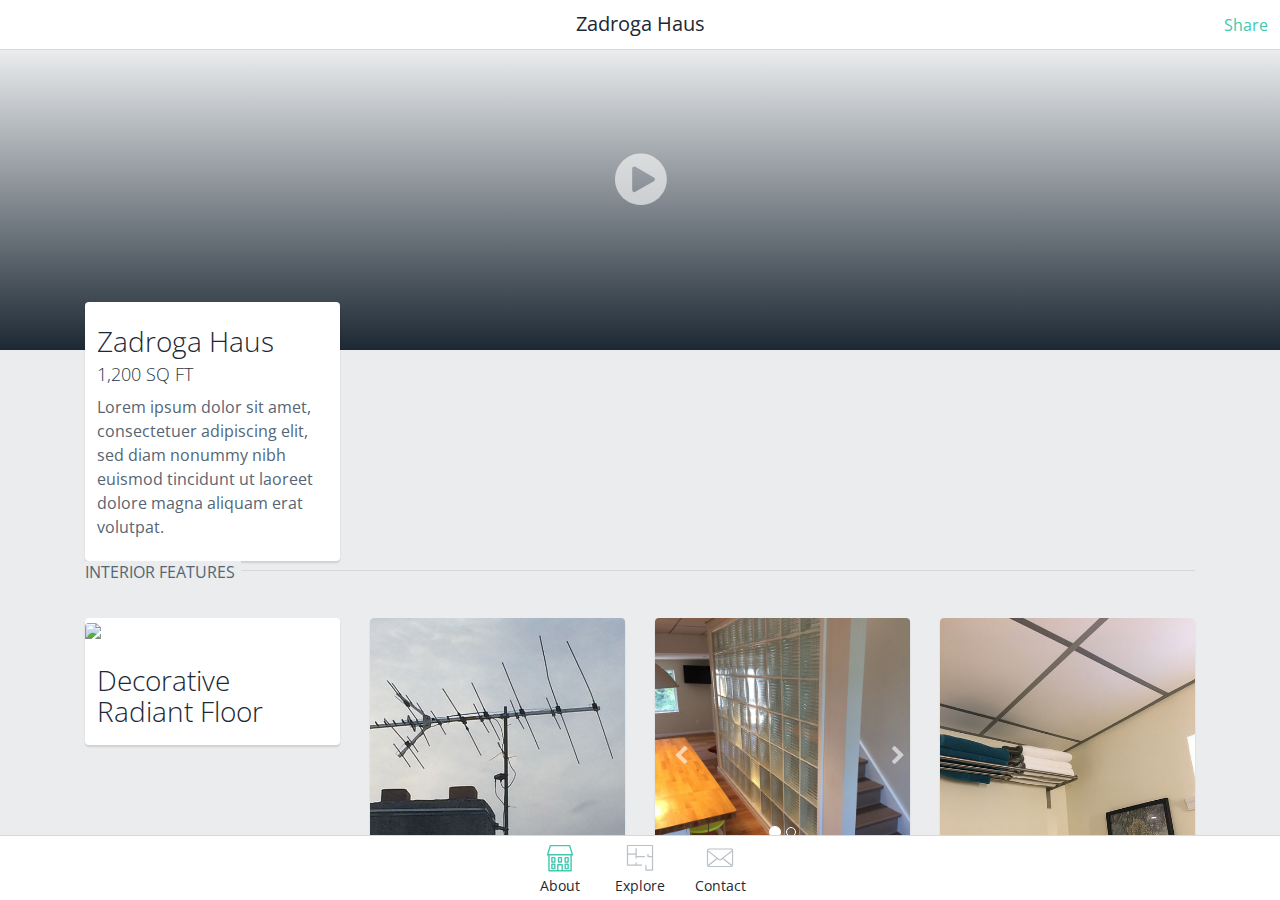
==== commit 747dceef: "added all room images" ====
--- a/index.html
+++ b/index.html
@@ -175,7 +175,7 @@
 							</div>
 						</div>
 						<div class="card-body">
-							<h1>Glass Block</h1>
+							<h1>Skylight</h1>
 						</div>
 					</div>
 				</div>
@@ -216,7 +216,7 @@
 				<div class="col-md-3 col-sm-6">
 					<div class="card">
 						<div class="card-header">
-							<img src="img/features/interior/WAterFilter.jpg">
+							<img src="img/features/interior/WaterFilter.jpg">
 						</div>
 						<div class="card-body">
 							<h1>Water Filter</h1>
@@ -471,7 +471,7 @@
 				<div class="col-md-3 col-sm-6">
 					<div class="card">
 						<div class="card-header">
-							<img src="img/features/exterior/DryerVEnt.jpg">
+							<img src="img/features/exterior/DryerVent.jpg">
 						</div>
 						<div class="card-body">
 							<h1>Dryer Vent</h1>
--- a/stylesheets/main.css
+++ b/stylesheets/main.css
@@ -10812,32 +10812,32 @@
 }
 /* line 63, ../sass/pages/_explore.scss */
 .plan-container#house-plan #btn-bed {
-  top: 400px;
-  left: 90px;
-}
-/* line 68, ../sass/pages/_explore.scss */
-.plan-container#house-plan #btn-laundry {
-  bottom: 30px;
-  left: 45px;
-}
-/* line 75, ../sass/pages/_explore.scss */
+  bottom: 130px;
+  left: 110px;
+}
+/* line 70, ../sass/pages/_explore.scss */
 .plan-container#living-plan {
   width: 326px;
   height: 316px;
 }
-/* line 79, ../sass/pages/_explore.scss */
+/* line 74, ../sass/pages/_explore.scss */
 .plan-container#living-plan .plan-layer {
   background-image: url(../img/plans/living.svg);
 }
+/* line 78, ../sass/pages/_explore.scss */
+.plan-container#living-plan #btn-living-1 {
+  top: 25px;
+  left: 50px;
+}
 /* line 83, ../sass/pages/_explore.scss */
-.plan-container#living-plan #btn-living-1 {
-  top: 80px;
+.plan-container#living-plan #btn-living-2 {
+  top: 92px;
+  left: 150px;
+}
+/* line 88, ../sass/pages/_explore.scss */
+.plan-container#living-plan #btn-living-3 {
   left: 50px;
-}
-/* line 88, ../sass/pages/_explore.scss */
-.plan-container#living-plan #btn-living-2 {
-  top: 80px;
-  right: 50px;
+  bottom: 60px;
 }
 /* line 95, ../sass/pages/_explore.scss */
 .plan-container#kitchen-plan {
@@ -10850,87 +10850,88 @@
 }
 /* line 103, ../sass/pages/_explore.scss */
 .plan-container#kitchen-plan #btn-kitchen-1 {
-  top: 180px;
-  right: 50px;
+  top: 100px;
+  left: 90px;
 }
 /* line 108, ../sass/pages/_explore.scss */
 .plan-container#kitchen-plan #btn-kitchen-2 {
-  top: 80px;
+  top: 40px;
+  right: 112px;
+}
+/* line 113, ../sass/pages/_explore.scss */
+.plan-container#kitchen-plan #btn-kitchen-3 {
+  top: 230px;
   right: 50px;
 }
-/* line 115, ../sass/pages/_explore.scss */
+/* line 120, ../sass/pages/_explore.scss */
 .plan-container#potter-plan {
   width: 326px;
   height: 450px;
 }
-/* line 119, ../sass/pages/_explore.scss */
+/* line 124, ../sass/pages/_explore.scss */
 .plan-container#potter-plan .plan-layer {
   background-image: url(../img/plans/potter.svg);
 }
-/* line 123, ../sass/pages/_explore.scss */
+/* line 128, ../sass/pages/_explore.scss */
 .plan-container#potter-plan #btn-potter-1 {
   bottom: 30px;
   left: 50px;
 }
-/* line 128, ../sass/pages/_explore.scss */
+/* line 133, ../sass/pages/_explore.scss */
 .plan-container#potter-plan #btn-potter-2 {
   bottom: 140px;
   left: 100px;
 }
-/* line 135, ../sass/pages/_explore.scss */
+/* line 140, ../sass/pages/_explore.scss */
 .plan-container#bath-plan {
   width: 326px;
   height: 389px;
 }
-/* line 139, ../sass/pages/_explore.scss */
+/* line 144, ../sass/pages/_explore.scss */
 .plan-container#bath-plan .plan-layer {
   background-image: url(../img/plans/bath.svg);
 }
-/* line 143, ../sass/pages/_explore.scss */
+/* line 148, ../sass/pages/_explore.scss */
 .plan-container#bath-plan #btn-bath-1 {
-  bottom: 30px;
+  top: 30px;
   right: 50px;
 }
-/* line 148, ../sass/pages/_explore.scss */
+/* line 153, ../sass/pages/_explore.scss */
 .plan-container#bath-plan #btn-bath-2 {
   bottom: 200px;
   right: 50px;
 }
-/* line 155, ../sass/pages/_explore.scss */
+/* line 160, ../sass/pages/_explore.scss */
 .plan-container#bed-plan {
   width: 326px;
   height: 324px;
 }
-/* line 159, ../sass/pages/_explore.scss */
+/* line 164, ../sass/pages/_explore.scss */
 .plan-container#bed-plan .plan-layer {
   background-image: url(../img/plans/bed.svg);
 }
-/* line 163, ../sass/pages/_explore.scss */
+/* line 168, ../sass/pages/_explore.scss */
 .plan-container#bed-plan #btn-bed-1 {
+  bottom: 150px;
+  left: 30px;
+}
+/* line 173, ../sass/pages/_explore.scss */
+.plan-container#bed-plan #btn-bed-2 {
+  bottom: 145px;
+  right: 19px;
+}
+/* line 178, ../sass/pages/_explore.scss */
+.plan-container#bed-plan #btn-bed-3 {
   top: 50px;
-  right: 80px;
-}
-/* line 168, ../sass/pages/_explore.scss */
-.plan-container#bed-plan #btn-bed-2 {
-  bottom: 200px;
-  left: 40px;
-}
-/* line 175, ../sass/pages/_explore.scss */
-.plan-container#laundry-plan {
-  width: 326px;
-  height: 464px;
-}
-/* line 179, ../sass/pages/_explore.scss */
-.plan-container#laundry-plan .plan-layer {
-  background-image: url(../img/plans/laundry.svg);
+  left: 100px;
 }
 /* line 183, ../sass/pages/_explore.scss */
-.plan-container#laundry-plan #btn-laundry-1 {
-  bottom: 80px;
-  right: 60px;
+.plan-container#bed-plan #btn-bed-4 {
+  bottom: 70px;
+  left: 30px;
 }
 /* line 188, ../sass/pages/_explore.scss */
-.plan-container#laundry-plan #btn-laundry-2 {
-  bottom: 150px;
-  left: 80px;
-}
+.plan-container#bed-plan #btn-bed-5 {
+  bottom: 70px;
+  right: 130px;
+}
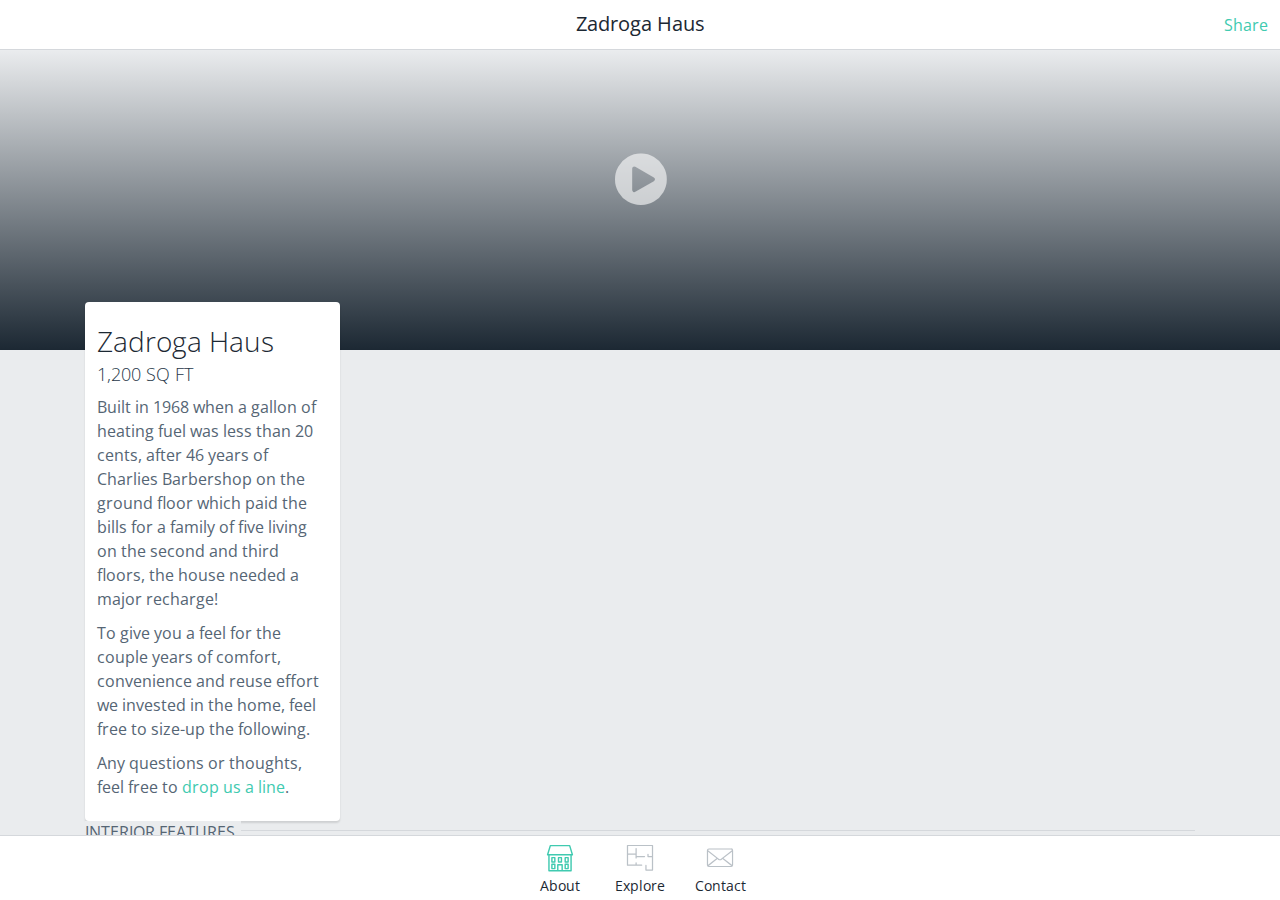
==== commit bf8e7e0c: "added zadroga description" ====
--- a/index.html
+++ b/index.html
@@ -61,7 +61,9 @@
 						<div class="card-body">
 							<h1>Zadroga Haus</h1>
 							<h3>1,200 SQ FT</h3>
-							<p>Lorem ipsum dolor sit amet, consectetuer adipiscing elit, sed diam nonummy nibh euismod tincidunt ut laoreet dolore magna aliquam erat volutpat.</p>
+							<p>Built in 1968 when a gallon of heating fuel was less than 20 cents, after 46 years of Charlies Barbershop on the ground floor which paid the bills for a family of five living on the second and third floors, the house needed a major recharge!</p>
+							<p>To give you a feel for the couple years of comfort, convenience and reuse effort we invested in the home, feel free to size-up the following.</p>
+							<p>Any questions or thoughts, feel free to <a href="contact.html">drop us a line</a>.</p>
 						</div>
 					</div>
 				</div>	
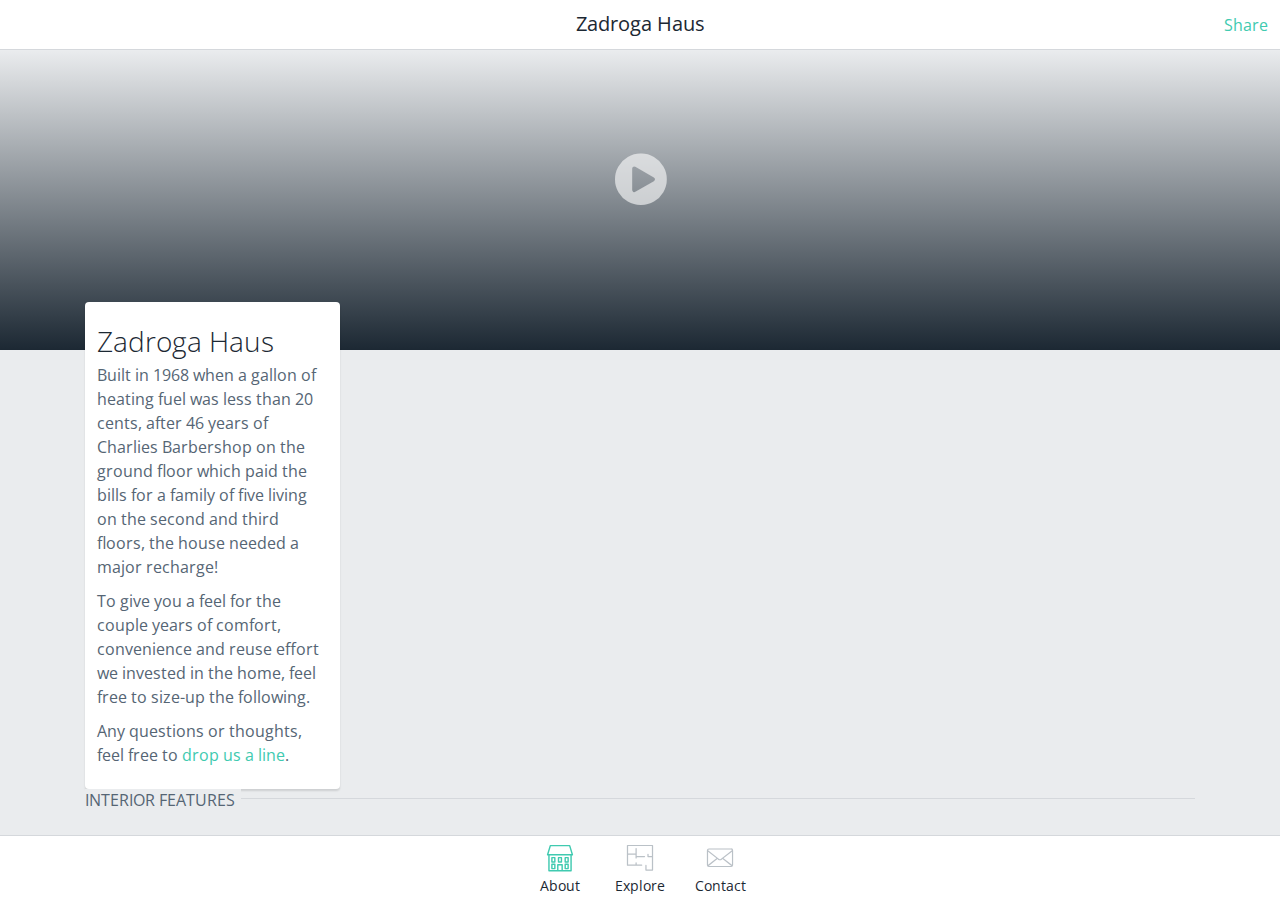
==== commit 30f52704: "removed square feet" ====
--- a/index.html
+++ b/index.html
@@ -60,7 +60,6 @@
 					<div class="card">
 						<div class="card-body">
 							<h1>Zadroga Haus</h1>
-							<h3>1,200 SQ FT</h3>
 							<p>Built in 1968 when a gallon of heating fuel was less than 20 cents, after 46 years of Charlies Barbershop on the ground floor which paid the bills for a family of five living on the second and third floors, the house needed a major recharge!</p>
 							<p>To give you a feel for the couple years of comfort, convenience and reuse effort we invested in the home, feel free to size-up the following.</p>
 							<p>Any questions or thoughts, feel free to <a href="contact.html">drop us a line</a>.</p>
--- a/stylesheets/main.css
+++ b/stylesheets/main.css
@@ -10591,8 +10591,8 @@
 
 /* line 47, ../sass/components/_buttons.scss */
 .btn-dot {
-  background-color: rgba(64, 202, 176, 0.9);
-  box-shadow: 0 0 0 9px rgba(64, 202, 176, 0.2);
+  background-color: #68d5c1;
+  box-shadow: 0 0 0 9px #b8ebe2;
   width: 18px;
   height: 18px;
   border-radius: 9px;
@@ -10600,8 +10600,8 @@
 }
 /* line 55, ../sass/components/_buttons.scss */
 .btn-dot:hover, .btn-dot:focus {
-  background-color: #40cab0;
-  box-shadow: 0 0 0 9px rgba(64, 202, 176, 0.1);
+  background-color: #54d0b8;
+  box-shadow: 0 0 0 9px #90e0d1;
 }
 
 /* line 1, ../sass/components/_inputs.scss */
@@ -10627,7 +10627,7 @@
 
 /* line 1, ../sass/components/_banners.scss */
 .alert-info {
-  background-color: #CFE7E4;
+  background-color: #b8ebe2;
   border-color: #40CAB0;
   color: #556574;
   margin: 12px 0;
